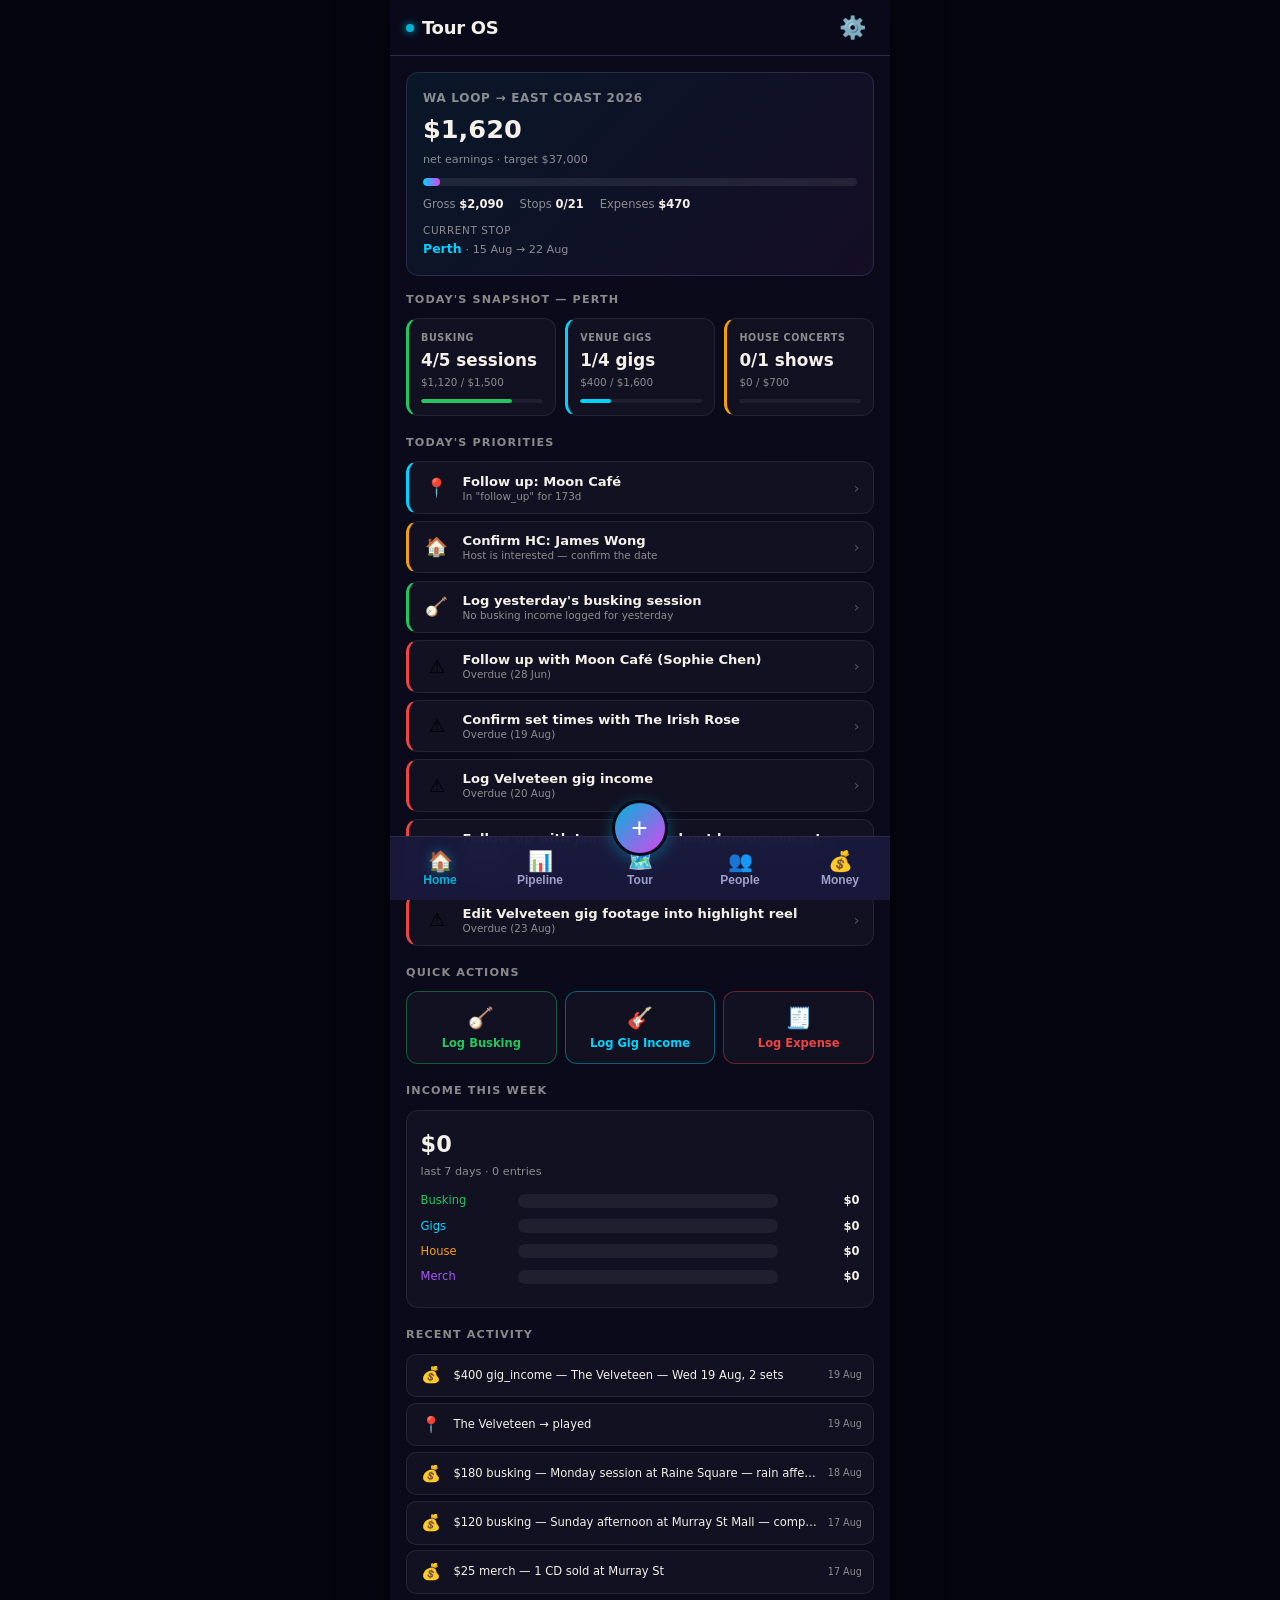
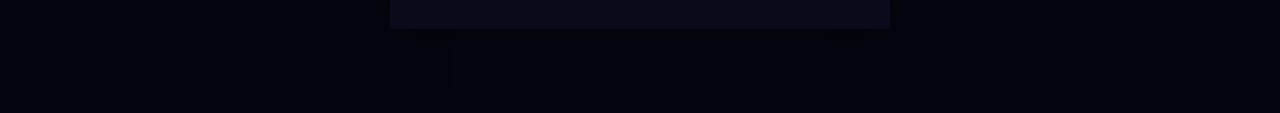
==== dashboard/index.html @ 9dd9453d "Tour OS v3 — Polish: fix all audit issues (WCAG, touch targets, auto-refresh, null guards, ARIA, con" ====
<!DOCTYPE html>
<html lang="en">
<head>
  <meta charset="UTF-8">
  <meta name="viewport" content="width=device-width, initial-scale=1.0">
  <meta name="apple-mobile-web-app-capable" content="yes">
  <meta name="apple-mobile-web-app-status-bar-style" content="black-translucent">
  <title>Tour OS v3 — Dylan Crowe Music</title>
  <style>
    /* ===== CSS Variables — Brand Colors ===== */
    :root {
      --bg: #0a0a1a;
      --bg-card: #1A1A3E;
      --bg-card-hover: #252555;
      --text: #F5F0E8;
      --text-muted: #a0a0c8;
      --cyan: #00B4D8;
      --cyan-bright: #00d2ff;
      --magenta: #D946EF;
      --amber: #D97706;
      --green: #166534;
      --green-bright: #22c55e;
      --red: #ef4444;
      --border: #2a2a4a;

      /* Stream colors */
      --stream-busking: #166534;
      --stream-venue: #00B4D8;
      --stream-house-concert: #D97706;

      /* Layout */
      --nav-height: 64px;
      --header-height: 56px;
      --max-width: 500px;
      --safe-bottom: env(safe-area-inset-bottom, 0px);
    }

    /* ===== Reset ===== */
    *, *::before, *::after {
      box-sizing: border-box;
      margin: 0;
      padding: 0;
    }

    html {
      -webkit-text-size-adjust: 100%;
      -webkit-tap-highlight-color: transparent;
    }

    body {
      font-family: -apple-system, system-ui, sans-serif;
      background: var(--bg);
      color: var(--text);
      line-height: 1.5;
      min-height: 100vh;
      overflow-x: hidden;
      padding-bottom: calc(var(--nav-height) + var(--safe-bottom) + 20px);
    }

    /* ===== App Container — Mobile-first, centered on desktop ===== */
    #app {
      max-width: var(--max-width);
      margin: 0 auto;
      min-height: 100vh;
      position: relative;
      background: var(--bg);
    }

    /* ===== Header ===== */
    .app-header {
      position: sticky;
      top: 0;
      z-index: 100;
      height: var(--header-height);
      background: rgba(10, 10, 26, 0.95);
      backdrop-filter: blur(10px);
      -webkit-backdrop-filter: blur(10px);
      border-bottom: 1px solid var(--border);
      display: flex;
      align-items: center;
      justify-content: space-between;
      padding: 0 16px;
    }

    .app-header h1 {
      font-size: 18px;
      font-weight: 700;
      letter-spacing: -0.3px;
      color: var(--text);
    }

    .app-header .header-title {
      display: flex;
      align-items: center;
      gap: 8px;
    }

    .app-header .header-title .logo-dot {
      width: 8px;
      height: 8px;
      border-radius: 50%;
      background: var(--cyan);
      box-shadow: 0 0 8px var(--cyan);
    }

    .settings-btn {
      width: 44px;
      height: 44px;
      border: none;
      background: transparent;
      color: var(--text-muted);
      font-size: 22px;
      cursor: pointer;
      display: flex;
      align-items: center;
      justify-content: center;
      border-radius: 50%;
      transition: all 0.2s ease;
    }

    .settings-btn:hover, .settings-btn:active {
      background: var(--bg-card-hover);
      color: var(--text);
    }

    /* ===== View Container ===== */
    .view-container {
      display: none;
      padding: 16px;
      animation: fadeIn 0.25s ease;
    }

    .view-container.active {
      display: block;
    }

    @keyframes fadeIn {
      from { opacity: 0; transform: translateY(4px); }
      to { opacity: 1; transform: translateY(0); }
    }

    /* ===== Bottom Navigation ===== */
    .bottom-nav {
      position: fixed;
      bottom: 0;
      left: 50%;
      transform: translateX(-50%);
      width: 100%;
      max-width: var(--max-width);
      height: calc(var(--nav-height) + var(--safe-bottom));
      padding-bottom: var(--safe-bottom);
      background: rgba(26, 26, 62, 0.95);
      backdrop-filter: blur(10px);
      -webkit-backdrop-filter: blur(10px);
      border-top: 1px solid var(--border);
      display: flex;
      align-items: center;
      justify-content: space-around;
      z-index: 200;
    }

    .nav-item {
      flex: 1;
      height: var(--nav-height);
      border: none;
      background: transparent;
      color: var(--text-muted);
      font-size: 12px;
      font-weight: 600;
      cursor: pointer;
      display: flex;
      flex-direction: column;
      align-items: center;
      justify-content: center;
      gap: 2px;
      transition: color 0.2s ease;
      -webkit-tap-highlight-color: transparent;
    }

    .nav-item .nav-icon {
      font-size: 20px;
      line-height: 1;
    }

    .nav-item.active {
      color: var(--cyan);
    }

    .nav-item.active .nav-icon {
      filter: drop-shadow(0 0 6px rgba(0, 180, 216, 0.5));
    }

    /* Center gap for FAB */
    .nav-item:nth-child(3) {
      position: relative;
    }

    /* ===== Floating Action Button (FAB) ===== */
    .fab {
      position: fixed;
      bottom: calc(var(--nav-height) - 20px + var(--safe-bottom));
      left: 50%;
      transform: translateX(-50%);
      width: 56px;
      height: 56px;
      border-radius: 50%;
      background: linear-gradient(135deg, var(--cyan), var(--magenta));
      border: 3px solid var(--bg);
      color: white;
      font-size: 28px;
      font-weight: 300;
      cursor: pointer;
      display: flex;
      align-items: center;
      justify-content: center;
      z-index: 210;
      box-shadow: 0 4px 16px rgba(0, 180, 216, 0.4);
      transition: transform 0.2s ease, box-shadow 0.2s ease;
      -webkit-tap-highlight-color: transparent;
    }

    .fab:hover, .fab:active {
      transform: translateX(-50%) scale(1.1);
      box-shadow: 0 6px 24px rgba(0, 180, 216, 0.6);
    }

    /* ===== Card ===== */
    .card {
      background: var(--bg-card);
      border: 1px solid var(--border);
      border-radius: 12px;
      padding: 16px;
      margin-bottom: 12px;
      transition: background 0.2s ease, border-color 0.2s ease;
    }

    .card:hover {
      background: var(--bg-card-hover);
    }

    .card-title {
      font-size: 14px;
      font-weight: 700;
      margin-bottom: 8px;
      color: var(--text);
    }

    .card-subtitle {
      font-size: 12px;
      color: var(--text-muted);
    }

    /* ===== Buttons ===== */
    .btn {
      min-height: 44px;
      padding: 10px 20px;
      border: 1px solid var(--border);
      border-radius: 8px;
      background: var(--bg-card);
      color: var(--text);
      font-size: 14px;
      font-weight: 600;
      cursor: pointer;
      display: inline-flex;
      align-items: center;
      justify-content: center;
      gap: 6px;
      transition: all 0.2s ease;
      -webkit-tap-highlight-color: transparent;
    }

    .btn:hover, .btn:active {
      background: var(--bg-card-hover);
      border-color: var(--cyan);
    }

    .btn-primary {
      background: var(--cyan);
      border-color: var(--cyan);
      color: var(--bg);
    }

    .btn-primary:hover, .btn-primary:active {
      background: var(--cyan-bright);
      border-color: var(--cyan-bright);
    }

    .btn-danger {
      border-color: var(--red);
      color: var(--red);
    }

    .btn-danger:hover, .btn-danger:active {
      background: rgba(239, 68, 68, 0.15);
    }

    .btn-block {
      width: 100%;
    }

    /* ===== Modal ===== */
    .modal-overlay {
      position: fixed;
      top: 0;
      left: 0;
      width: 100%;
      height: 100%;
      background: rgba(0, 0, 0, 0.7);
      backdrop-filter: blur(4px);
      -webkit-backdrop-filter: blur(4px);
      z-index: 300;
      display: none;
      align-items: flex-end;
      justify-content: center;
      animation: fadeIn 0.2s ease;
    }

    .modal-overlay.active {
      display: flex;
    }

    .modal {
      width: 100%;
      max-width: var(--max-width);
      max-height: 85vh;
      overflow-y: auto;
      background: var(--bg-card);
      border-radius: 16px 16px 0 0;
      border-top: 1px solid var(--border);
      padding: 20px 16px calc(20px + var(--safe-bottom));
      animation: slideUp 0.3s ease;
    }

    @keyframes slideUp {
      from { transform: translateY(100%); }
      to { transform: translateY(0); }
    }

    .modal-header {
      display: flex;
      align-items: center;
      justify-content: space-between;
      margin-bottom: 16px;
    }

    .modal-title {
      font-size: 18px;
      font-weight: 700;
    }

    .modal-close {
      width: 44px;
      height: 44px;
      border: none;
      background: transparent;
      color: var(--text-muted);
      font-size: 24px;
      cursor: pointer;
      display: flex;
      align-items: center;
      justify-content: center;
      border-radius: 50%;
      transition: all 0.2s ease;
    }

    .modal-close:hover, .modal-close:active {
      background: var(--bg-card-hover);
      color: var(--text);
    }

    /* ===== Form Elements ===== */
    .form-group {
      margin-bottom: 16px;
    }

    .form-label {
      display: block;
      font-size: 13px;
      font-weight: 600;
      color: var(--text-muted);
      margin-bottom: 6px;
    }

    .form-input, .form-select, .form-textarea {
      width: 100%;
      min-height: 44px;
      padding: 10px 12px;
      background: var(--bg);
      border: 1px solid var(--border);
      border-radius: 8px;
      color: var(--text);
      font-size: 15px;
      font-family: inherit;
      transition: border-color 0.2s ease;
    }

    .form-input:focus, .form-select:focus, .form-textarea:focus {
      outline: none;
      border-color: var(--cyan);
    }

    .form-textarea {
      min-height: 80px;
      resize: vertical;
    }

    /* ===== Toast Notification ===== */
    .toast {
      position: fixed;
      bottom: calc(var(--nav-height) + 20px + var(--safe-bottom));
      left: 50%;
      transform: translateX(-50%) translateY(100px);
      background: var(--bg-card);
      border: 1px solid var(--cyan);
      color: var(--text);
      padding: 12px 20px;
      border-radius: 8px;
      font-size: 14px;
      font-weight: 500;
      z-index: 400;
      opacity: 0;
      transition: all 0.3s ease;
      max-width: 90%;
      text-align: center;
      box-shadow: 0 4px 12px rgba(0, 0, 0, 0.3);
      pointer-events: none;
    }

    .toast.show {
      opacity: 1;
      transform: translateX(-50%) translateY(0);
    }

    .toast.success { border-color: var(--green-bright); }
    .toast.error { border-color: var(--red); }
    .toast.warning { border-color: var(--amber); }

    /* ===== Utility ===== */
    .text-muted { color: var(--text-muted); }
    .text-cyan { color: var(--cyan); }
    .text-magenta { color: var(--magenta); }
    .text-amber { color: var(--amber); }
    .text-green { color: var(--green-bright); }
    .text-red { color: var(--red); }
    .text-center { text-align: center; }
    .text-right { text-align: right; }
    .mt-8 { margin-top: 8px; }
    .mt-16 { margin-top: 16px; }
    .mb-8 { margin-bottom: 8px; }
    .mb-16 { margin-bottom: 16px; }
    .flex { display: flex; }
    .flex-col { flex-direction: column; }
    .items-center { align-items: center; }
    .justify-between { justify-content: space-between; }
    .gap-8 { gap: 8px; }
    .gap-12 { gap: 12px; }
    .w-full { width: 100%;; }

    /* ===== Badge ===== */
    .badge {
      display: inline-block;
      padding: 3px 8px;
      border-radius: 4px;
      font-size: 11px;
      font-weight: 600;
      text-transform: uppercase;
      letter-spacing: 0.3px;
    }

    .badge-cyan { background: rgba(0, 180, 216, 0.2); color: var(--cyan); }
    .badge-green { background: rgba(22, 101, 52, 0.3); color: var(--green-bright); }
    .badge-amber { background: rgba(217, 119, 6, 0.2); color: var(--amber); }
    .badge-red { background: rgba(239, 68, 68, 0.2); color: var(--red); }
    .badge-muted { background: rgba(136, 136, 170, 0.2); color: var(--text-muted); }

    /* ===== Progress Bar ===== */
    .progress-bar {
      width: 100%;
      height: 6px;
      background: var(--border);
      border-radius: 3px;
      overflow: hidden;
    }

    .progress-bar-fill {
      height: 100%;
      background: linear-gradient(90deg, var(--cyan), var(--magenta));
      border-radius: 3px;
      transition: width 0.3s ease;
    }

    /* ===== Empty State ===== */
    .empty-state {
      text-align: center;
      padding: 40px 20px;
      color: var(--text-muted);
    }

    .empty-state-icon {
      font-size: 48px;
      margin-bottom: 12px;
      opacity: 0.5;
    }

    /* ===== Responsive desktop centering ===== */
    @media (min-width: 501px) {
      body {
        background: #050510;
      }
      #app {
        box-shadow: 0 0 40px rgba(0, 0, 0, 0.5);
      }
    }
  
    /* ===== Additional CSS Variables (v3 integration) ===== */
    :root {
      --card: var(--bg-card);
      --card-brd: var(--border);
      --card-h: var(--bg-card-hover);
      --text-dim: var(--text-muted);
      --text-faint: rgba(136, 136, 170, 0.55);
      --off-white: var(--text);
      --expense: var(--red);
      --busking-l: var(--green-bright);
      --gig-l: var(--cyan-bright);
      --house-l: var(--amber);
      --merch: #a855f7;
      --st-booked: var(--green-bright);
    }

    /* ===== Modal sheet (used by pipeline modals) ===== */
    .modal-sheet {
      width: 100%;
      max-width: var(--max-width);
      max-height: 85vh;
      overflow-y: auto;
      background: var(--bg-card);
      border-radius: 16px 16px 0 0;
      border-top: 1px solid var(--border);
      padding: 20px 16px calc(20px + var(--safe-bottom));
      animation: slideUp 0.3s ease;
    }
    .modal-overlay.show { display: flex !important; }
    .modal-overlay .modal-sheet { animation: slideUp 0.3s ease; }

    /* ===== Section title ===== */
    .section-title {
      font-size: 0.75rem;
      text-transform: uppercase;
      letter-spacing: 0.1em;
      color: var(--text-muted);
      font-weight: 600;
      margin-bottom: 0.6rem;
      margin-top: 0.8rem;
    }

    /* ===== Filter bar ===== */
    .filter-bar {
      display: flex;
      gap: 0.4rem;
      align-items: center;
      margin-bottom: 0.8rem;
      flex-wrap: wrap;
    }
    .filter-bar select,
    .filter-bar input {
      min-height: 44px;
      padding: 6px 10px;
      background: var(--bg);
      border: 1px solid var(--border);
      border-radius: 8px;
      color: var(--text);
      font-size: 0.72rem;
      font-family: inherit;
    }
    .filter-bar select { flex: 0 0 auto; }
    .filter-bar input { flex: 1; min-width: 100px; }

    /* ===== Pipe group ===== */
    .pipe-group {
      margin-bottom: 0.8rem;
    }
    .pipe-group-title {
      display: flex;
      align-items: center;
      gap: 0.4rem;
      font-size: 0.78rem;
      font-weight: 700;
      margin-bottom: 0.4rem;
    }
    .pipe-count {
      background: rgba(255,255,255,0.08);
      border-radius: 10px;
      padding: 1px 8px;
      font-size: 0.65rem;
      color: var(--text-muted);
    }
    .pipe-terminal { opacity: 0.85; }
    .pipe-terminal-body { margin-top: 0.3rem; }

    /* ===== Entity / Venue cards ===== */
    .venue-card {
      background: var(--bg-card);
      border: 1px solid var(--border);
      border-radius: 8px;
      padding: 0.7rem;
      margin-bottom: 0.4rem;
      cursor: pointer;
      transition: background 0.2s;
    }
    .venue-card:active { background: var(--bg-card-hover); }
    .entity-card {
      background: var(--bg-card);
      border: 1px solid var(--border);
      border-radius: 8px;
      padding: 0.7rem;
      margin-bottom: 0.4rem;
    }
    .entity-hdr {
      display: flex;
      justify-content: space-between;
      align-items: flex-start;
      gap: 0.4rem;
    }
    .entity-name {
      font-size: 0.85rem;
      font-weight: 700;
      color: var(--text);
    }
    .entity-sub {
      font-size: 0.68rem;
      color: var(--text-muted);
    }
    .entity-row {
      display: flex;
      justify-content: space-between;
      align-items: center;
      padding: 0.2rem 0;
      font-size: 0.72rem;
    }
    .entity-row .lbl {
      color: var(--text-muted);
      font-size: 0.65rem;
      text-transform: uppercase;
      letter-spacing: 0.04em;
      font-weight: 600;
      flex-shrink: 0;
      margin-right: 0.4rem;
    }

    /* ===== Venue stage badge ===== */
    .venue-stage-badge {
      display: inline-block;
      padding: 2px 8px;
      border-radius: 4px;
      font-size: 0.6rem;
      font-weight: 700;
      text-transform: uppercase;
      letter-spacing: 0.03em;
    }
    .followup-alert {
      font-size: 0.6rem;
      color: var(--amber);
      font-weight: 600;
      margin-top: 0.3rem;
    }

    /* ===== Buttons (venue-btn) ===== */
    .venue-btn {
      min-height: 44px;
      padding: 6px 12px;
      border: 1px solid var(--border);
      border-radius: 8px;
      background: var(--bg-card);
      color: var(--text);
      font-size: 0.72rem;
      font-weight: 600;
      font-family: inherit;
      cursor: pointer;
      display: inline-flex;
      align-items: center;
      justify-content: center;
      gap: 4px;
      transition: all 0.2s;
      -webkit-tap-highlight-color: transparent;
    }
    .venue-btn:hover, .venue-btn:active {
      background: var(--bg-card-hover);
      border-color: var(--cyan);
    }
    .venue-btn.advance {
      color: var(--green-bright);
      border-color: rgba(34,197,94,0.3);
    }
    .venue-btn.advance:hover, .venue-btn.advance:active {
      background: rgba(34,197,94,0.1);
    }
    .venue-btn.call {
      color: var(--cyan);
      border-color: rgba(0,180,216,0.3);
    }
    .venue-btn.danger {
      color: var(--red);
      border-color: rgba(239,68,68,0.3);
    }

    /* ===== Modal fields (pipeline / finance) ===== */
    .modal-hdr {
      display: flex;
      align-items: center;
      justify-content: space-between;
      margin-bottom: 1rem;
    }
    .modal-field {
      margin-bottom: 0.8rem;
    }
    .modal-field label {
      display: block;
      font-size: 0.7rem;
      font-weight: 600;
      color: var(--text-muted);
      margin-bottom: 4px;
    }
    .modal-field input,
    .modal-field select,
    .modal-field textarea {
      width: 100%;
      min-height: 44px;
      padding: 8px 10px;
      background: var(--bg);
      border: 1px solid var(--border);
      border-radius: 8px;
      color: var(--text);
      font-size: 0.85rem;
      font-family: inherit;
      transition: border-color 0.2s;
    }
    .modal-field input:focus,
    .modal-field select:focus,
    .modal-field textarea:focus {
      outline: none;
      border-color: var(--cyan);
    }
    .modal-field textarea {
      min-height: 60px;
      resize: vertical;
    }
    .modal-submit {
      width: 100%;
      min-height: 44px;
      padding: 10px 20px;
      border: none;
      border-radius: 8px;
      background: linear-gradient(135deg, var(--cyan), var(--magenta));
      color: white;
      font-size: 0.85rem;
      font-weight: 700;
      cursor: pointer;
      margin-top: 0.4rem;
      transition: transform 0.1s;
      font-family: inherit;
    }
    .modal-submit:active { transform: scale(0.98); }
    .inline-edit {
      min-height: 32px !important;
      padding: 4px 8px !important;
      font-size: 0.72rem !important;
      border-radius: 4px !important;
      border: 1px solid var(--border);
      background: var(--bg);
      color: var(--text);
    }

    /* ===== Marketing checklist ===== */
    .mkt-check {
      display: flex;
      align-items: center;
      gap: 0.5rem;
      padding: 0.4rem 0.5rem;
      cursor: pointer;
      border-radius: 6px;
      transition: background 0.2s;
    }
    .mkt-check:hover { background: rgba(255,255,255,0.04); }
    .mkt-check.done .todo-text { text-decoration: line-through; opacity: 0.6; }
    .todo-check {
      width: 18px;
      height: 18px;
      border-radius: 4px;
      border: 2px solid var(--text-muted);
      flex-shrink: 0;
      position: relative;
      transition: all 0.2s;
    }
    .todo-check.done {
      background: var(--green-bright);
      border-color: var(--green-bright);
    }
    .todo-check.done::after {
      content: '✓';
      position: absolute;
      top: -2px;
      left: 2px;
      color: var(--bg);
      font-size: 12px;
      font-weight: 900;
    }
    .todo-text {
      font-size: 0.75rem;
      color: var(--text);
    }

    /* ===== Timeline (Tour tab) ===== */
    .timeline {
      position: relative;
      padding-left: 1.5rem;
    }
    .timeline::before {
      content: '';
      position: absolute;
      left: 5px;
      top: 0;
      bottom: 0;
      width: 2px;
      background: var(--border);
    }
    .stop-node {
      position: relative;
      margin-bottom: 0.6rem;
    }
    .stop-dot {
      position: absolute;
      left: -1.5rem;
      top: 0.6rem;
      width: 12px;
      height: 12px;
      border-radius: 50%;
      border: 2px solid var(--border);
      background: var(--bg);
      z-index: 1;
    }
    .stop-dot.planned { background: var(--text-muted); }
    .stop-dot.current { background: var(--cyan); box-shadow: 0 0 8px var(--cyan); }
    .stop-dot.completed { background: var(--green-bright); }
    .stop-card {
      background: var(--bg-card);
      border: 1px solid var(--border);
      border-radius: 8px;
      padding: 0.7rem;
      cursor: pointer;
      transition: border-color 0.2s;
    }
    .stop-card:active { border-color: var(--cyan); }
    .stop-card.active { border-color: var(--cyan); box-shadow: 0 0 8px rgba(0,180,216,0.2); }
    .stop-hdr {
      display: flex;
      justify-content: space-between;
      align-items: flex-start;
    }
    .stop-name { font-size: 0.85rem; font-weight: 700; }
    .stop-num { font-size: 0.6rem; color: var(--text-muted); }
    .stop-badge {
      font-size: 0.55rem;
      text-transform: uppercase;
      font-weight: 700;
      padding: 2px 6px;
      border-radius: 4px;
    }
    .stop-badge.planned { background: rgba(136,136,170,0.2); color: var(--text-muted); }
    .stop-badge.current { background: rgba(0,180,216,0.2); color: var(--cyan); }
    .stop-badge.completed { background: rgba(34,197,94,0.2); color: var(--green-bright); }
    .stop-meta {
      font-size: 0.65rem;
      color: var(--text-muted);
      margin-top: 0.2rem;
    }
    .stop-bars {
      display: flex;
      gap: 3px;
      margin-top: 0.4rem;
    }
    .stop-bar {
      flex: 1;
      height: 4px;
      border-radius: 2px;
      background: rgba(255,255,255,0.06);
      overflow: hidden;
    }
    .stop-bar-fill {
      height: 100%;
      border-radius: 2px;
      transition: width 0.4s;
    }
    .stop-bar-fill.busking { background: var(--green-bright); }
    .stop-bar-fill.gig { background: var(--cyan); }
    .stop-bar-fill.house { background: var(--amber); }

    /* ===== Stop detail ===== */
    .stop-detail-hdr {
      background: var(--bg-card);
      border: 1px solid var(--border);
      border-radius: 8px;
      padding: 0.8rem;
      margin-bottom: 0.8rem;
    }
    .stop-detail-name {
      font-size: 1.1rem;
      font-weight: 800;
    }
    .stop-detail-meta {
      font-size: 0.72rem;
      color: var(--text-muted);
      margin-top: 0.2rem;
    }

    /* ===== Tab bar ===== */
    .tab-bar {
      display: flex;
      gap: 0.3rem;
      margin-bottom: 0.8rem;
      background: var(--bg-card);
      border-radius: 10px;
      padding: 3px;
    }
    .tab-btn {
      flex: 1;
      padding: 0.5rem;
      border: none;
      background: transparent;
      color: var(--text-muted);
      font-family: inherit;
      font-size: 0.72rem;
      font-weight: 600;
      border-radius: 8px;
      cursor: pointer;
      transition: all 0.2s;
      min-height: 44px;
    }
    .tab-btn.active {
      background: rgba(255,255,255,0.06);
      color: var(--text);
    }
    .tab-btn.busking.active { color: var(--green-bright); }
    .tab-btn.gig.active { color: var(--cyan); }
    .tab-btn.house.active { color: var(--amber); }

    /* ===== Financial cards ===== */
    .fin-card {
      background: var(--bg-card);
      border: 1px solid var(--border);
      border-radius: 8px;
      padding: 0.7rem;
      margin-bottom: 0.6rem;
    }
    .fin-row {
      display: flex;
      justify-content: space-between;
      align-items: center;
      padding: 0.25rem 0;
      font-size: 0.78rem;
    }
    .fin-row .lbl {
      color: var(--text-muted);
      font-size: 0.7rem;
    }
    .fin-row .val {
      font-weight: 700;
    }
    .fin-row.income .val { color: var(--green-bright); }
    .fin-row.expense .val { color: var(--red); }
    .fin-row.fin-total {
      border-top: 1px solid var(--border);
      margin-top: 0.3rem;
      padding-top: 0.4rem;
      font-weight: 800;
      font-size: 0.85rem;
    }

    /* ===== Stream bars ===== */
    .stream-bar {
      height: 6px;
      border-radius: 3px;
      background: rgba(255,255,255,0.06);
      overflow: hidden;
    }
    .stream-bar-fill {
      height: 100%;
      border-radius: 3px;
      transition: width 0.4s;
    }

    /* ===== Stat grid (Money tab) ===== */
    .stat-grid {
      display: grid;
      gap: 0.6rem;
      margin-bottom: 0.8rem;
    }
    .stat-card {
      background: var(--bg-card);
      border: 1px solid var(--border);
      border-radius: 12px;
      padding: 0.8rem;
    }
    .stat-label {
      font-size: 0.75rem;
      text-transform: uppercase;
      letter-spacing: 0.06em;
      color: var(--text-muted);
      font-weight: 600;
    }
    .stat-val {
      font-size: 1.2rem;
      font-weight: 800;
      margin: 0.15rem 0;
    }
    .stat-sub {
      font-size: 0.75rem;
      color: var(--text-muted);
    }
    .stat-bar {
      height: 5px;
      border-radius: 3px;
      background: rgba(255,255,255,0.06);
      overflow: hidden;
      margin-top: 0.4rem;
    }
    .stat-bar-fill {
      height: 100%;
      border-radius: 3px;
      transition: width 0.4s;
    }

    /* ===== Pct badge ===== */
    .pct-badge {
      display: inline-block;
      padding: 2px 6px;
      border-radius: 4px;
      font-size: 0.55rem;
      font-weight: 700;
      text-transform: uppercase;
    }

    /* ===== People tab ===== */
    .contact-card {
      background: var(--bg-card);
      border: 1px solid var(--border);
      border-radius: 8px;
      padding: 0.7rem;
      margin-bottom: 0.4rem;
    }
    .contact-name {
      font-size: 0.85rem;
      font-weight: 700;
    }
    .contact-role {
      font-size: 0.65rem;
      color: var(--text-muted);
    }
    .contact-info {
      font-size: 0.7rem;
      color: var(--text-muted);
      margin-top: 0.3rem;
    }

    /* ===== Create sheet tabs ===== */
    .create-sheet-tabs {
      display: flex;
      gap: 0.3rem;
      margin-bottom: 0.8rem;
      background: var(--bg);
      border-radius: 10px;
      padding: 3px;
    }
    .create-tab {
      flex: 1;
      padding: 0.5rem;
      border: none;
      background: transparent;
      color: var(--text-muted);
      font-family: inherit;
      font-size: 0.7rem;
      font-weight: 600;
      border-radius: 8px;
      cursor: pointer;
      transition: all 0.2s;
    }
    .create-tab.active {
      background: rgba(255,255,255,0.06);
      color: var(--text);
    }

  </style>
</head>
<body>
  <div id="app">
    <main>
    <!-- Header -->
    <header class="app-header">
      <div class="header-title">
        <span class="logo-dot"></span>
        <h1 id="header-title">Tour OS</h1>
      </div>
      <button class="settings-btn" id="settings-btn" aria-label="Settings">⚙️</button>
    </header>

    <!-- Tab Views -->
    <div class="view-container active" id="view-home">
      <!-- Home tab content injected by command_center.js -->
      <div class="empty-state">
        <div class="empty-state-icon">🏠</div>
        <p>Home tab ready for content.</p>
      </div>
    </div>

    <div class="view-container" id="view-pipeline">
      <div id="pipeline-container"></div>
    </div>

    <div class="view-container" id="view-tour">
      <!-- Tour tab content injected by finance_busking.js -->
      <div class="empty-state">
        <div class="empty-state-icon">🗺️</div>
        <p>Tour tab ready for content.</p>
      </div>
    </div>

    <div class="view-container" id="view-people">
      <!-- People tab content injected by contacts_todos.js -->
      <div class="empty-state">
        <div class="empty-state-icon">👥</div>
        <p>People tab ready for content.</p>
      </div>
    </div>

    <div class="view-container" id="view-money">
      <!-- Money tab content injected by finance_busking.js -->
      <div class="empty-state">
        <div class="empty-state-icon">💰</div>
        <p>Money tab ready for content.</p>
      </div>
    </div>

    <!-- Modal Container -->
    <div class="modal-overlay" id="modal-overlay">
      <div class="modal" id="modal">
        <!-- Modal content injected dynamically -->
      </div>
    </div>

    <!-- Toast Notification -->
    <div class="toast" id="toast"></div>

    <!-- Floating Action Button -->
    <button class="fab" id="fab" aria-label="Create">+</button>

    <!-- Bottom Navigation -->
    <nav class="bottom-nav">
      <button class="nav-item active" data-tab="home" aria-label="Home — Command Center">
        <span class="nav-icon">🏠</span>
        <span>Home</span>
      </button>
      <button class="nav-item" data-tab="pipeline" aria-label="Pipeline — Venue and House Concert CRM">
        <span class="nav-icon">📊</span>
        <span>Pipeline</span>
      </button>
      <button class="nav-item" data-tab="tour" aria-label="Tour — Stops and Timeline">
        <span class="nav-icon">🗺️</span>
        <span>Tour</span>
      </button>
      <button class="nav-item" data-tab="people" aria-label="People — Contacts and Todos">
        <span class="nav-icon">👥</span>
        <span>People</span>
      </button>
      <button class="nav-item" data-tab="money" aria-label="Money — Income and Expenses">
        <span class="nav-icon">💰</span>
        <span>Money</span>
      </button>
    </nav>
    </main>
  </div>

<!-- ═══ V3 Seed Data ═══ -->
<script>
/**
 * Tour OS v3 — Seed Data
 * 
 * Migrated from v2 data.json. Contains:
 * - 21 tour stops (Perth → Sunshine Coast)
 * - 3 Perth venues (The Irish Rose, Moon Café, The Velveteen)
 * - 2 Perth busking spots (Raine Square, Murray Street Mall)
 * - 2 Perth house concerts (Sarah Mitchell, James Wong)
 * - 3 contacts (Dave O'Brien, Sophie Chen, Marcus Webb)
 * - 8 income entries
 * - 2 expenses
 * - 5 todos
 */

window.DASHBOARD_DATA = {
  tour_stops: [
    {
      id: 'stop_01',
      name: 'Perth',
      state: 'WA',
      segment: 'WA Loop',
      arrival_date: '2026-08-15',
      departure_date: '2026-08-22',
      status: 'current',
      targets: { busking_sessions: 5, busking_earnings: 1500, gigs: 4, gig_earnings: 1600, hc_shows: 1, hc_earnings: 700 },
      actuals: { busking_sessions: 4, busking_earnings: 1120, gigs_played: 1, gig_earnings: 400, hc_completed: 0, hc_earnings: 0 },
      venue_ids: ['ven_001', 'ven_002', 'ven_003'],
      house_concert_ids: ['hc_001', 'hc_002'],
      busking_spot_ids: ['bsk_001', 'bsk_002'],
      notes: 'Metro bandrooms, Raine Square busking, breweries.',
      created_at: '2026-06-01',
      updated_at: '2026-06-27'
    },
    {
      id: 'stop_02',
      name: 'Fremantle',
      state: 'WA',
      segment: 'WA Loop',
      arrival_date: '2026-08-22',
      departure_date: '2026-08-26',
      status: 'planned',
      targets: { busking_sessions: 3, busking_earnings: 900, gigs: 3, gig_earnings: 1200, hc_shows: 1, hc_earnings: 700 },
      actuals: { busking_sessions: 0, busking_earnings: 0, gigs_played: 0, gig_earnings: 0, hc_completed: 0, hc_earnings: 0 },
      venue_ids: [], house_concert_ids: [], busking_spot_ids: [],
      notes: 'Fremantle Markets, trendy late-night bars, busking.',
      created_at: '2026-06-01', updated_at: ''
    },
    {
      id: 'stop_03',
      name: 'Bunbury',
      state: 'WA',
      segment: 'WA Loop',
      arrival_date: '2026-08-26',
      departure_date: '2026-08-29',
      status: 'planned',
      targets: { busking_sessions: 3, busking_earnings: 900, gigs: 2, gig_earnings: 800, hc_shows: 0, hc_earnings: 0 },
      actuals: { busking_sessions: 0, busking_earnings: 0, gigs_played: 0, gig_earnings: 0, hc_completed: 0, hc_earnings: 0 },
      venue_ids: [], house_concert_ids: [], busking_spot_ids: [],
      notes: 'Local taverns, South West wine bars, regional theatres.',
      created_at: '2026-06-01', updated_at: ''
    },
    {
      id: 'stop_04',
      name: 'Margaret River',
      state: 'WA',
      segment: 'WA Loop',
      arrival_date: '2026-08-29',
      departure_date: '2026-09-03',
      status: 'planned',
      targets: { busking_sessions: 4, busking_earnings: 1200, gigs: 4, gig_earnings: 1600, hc_shows: 1, hc_earnings: 700 },
      actuals: { busking_sessions: 0, busking_earnings: 0, gigs_played: 0, gig_earnings: 0, hc_completed: 0, hc_earnings: 0 },
      venue_ids: [], house_concert_ids: [], busking_spot_ids: [],
      notes: 'High-paying tourist craft breweries, cellar doors.',
      created_at: '2026-06-01', updated_at: ''
    },
    {
      id: 'stop_05',
      name: 'Albany',
      state: 'WA',
      segment: 'WA Loop',
      arrival_date: '2026-09-03',
      departure_date: '2026-09-06',
      status: 'planned',
      targets: { busking_sessions: 3, busking_earnings: 900, gigs: 2, gig_earnings: 800, hc_shows: 0, hc_earnings: 0 },
      actuals: { busking_sessions: 0, busking_earnings: 0, gigs_played: 0, gig_earnings: 0, hc_completed: 0, hc_earnings: 0 },
      venue_ids: [], house_concert_ids: [], busking_spot_ids: [],
      notes: 'Historic pubs, Great Southern community spaces.',
      created_at: '2026-06-01', updated_at: ''
    },
    {
      id: 'stop_06',
      name: 'Esperance',
      state: 'WA',
      segment: 'WA Loop',
      arrival_date: '2026-09-06',
      departure_date: '2026-09-09',
      status: 'planned',
      targets: { busking_sessions: 2, busking_earnings: 600, gigs: 1, gig_earnings: 400, hc_shows: 0, hc_earnings: 0 },
      actuals: { busking_sessions: 0, busking_earnings: 0, gigs_played: 0, gig_earnings: 0, hc_completed: 0, hc_earnings: 0 },
      venue_ids: [], house_concert_ids: [], busking_spot_ids: [],
      notes: 'Esperance Yacht Club, regional community hub.',
      created_at: '2026-06-01', updated_at: ''
    },
    {
      id: 'stop_07',
      name: 'Kalgoorlie',
      state: 'WA',
      segment: 'WA Loop',
      arrival_date: '2026-09-09',
      departure_date: '2026-09-12',
      status: 'planned',
      targets: { busking_sessions: 2, busking_earnings: 600, gigs: 2, gig_earnings: 800, hc_shows: 0, hc_earnings: 0 },
      actuals: { busking_sessions: 0, busking_earnings: 0, gigs_played: 0, gig_earnings: 0, hc_completed: 0, hc_earnings: 0 },
      venue_ids: [], house_concert_ids: [], busking_spot_ids: [],
      notes: 'Historic goldfields pubs, high-paying working clubs.',
      created_at: '2026-06-01', updated_at: ''
    },
    {
      id: 'stop_08',
      name: 'Adelaide',
      state: 'SA',
      segment: 'SA Crossing',
      arrival_date: '2026-09-16',
      departure_date: '2026-09-22',
      status: 'planned',
      targets: { busking_sessions: 5, busking_earnings: 1500, gigs: 4, gig_earnings: 1600, hc_shows: 2, hc_earnings: 1400 },
      actuals: { busking_sessions: 0, busking_earnings: 0, gigs_played: 0, gig_earnings: 0, hc_completed: 0, hc_earnings: 0 },
      venue_ids: [], house_concert_ids: [], busking_spot_ids: [],
      notes: 'Rundle Mall high-volume busking, Grace Emily Hotel. Home base for ground ops.',
      created_at: '2026-06-01', updated_at: ''
    },
    {
      id: 'stop_09',
      name: 'Mount Gambier',
      state: 'SA',
      segment: 'SA Crossing',
      arrival_date: '2026-09-22',
      departure_date: '2026-09-24',
      status: 'planned',
      targets: { busking_sessions: 2, busking_earnings: 600, gigs: 1, gig_earnings: 400, hc_shows: 0, hc_earnings: 0 },
      actuals: { busking_sessions: 0, busking_earnings: 0, gigs_played: 0, gig_earnings: 0, hc_completed: 0, hc_earnings: 0 },
      venue_ids: [], house_concert_ids: [], busking_spot_ids: [],
      notes: 'Blue Lake regional pubs, acoustic wine lounges.',
      created_at: '2026-06-01', updated_at: ''
    },
    {
      id: 'stop_10',
      name: 'Warrnambool',
      state: 'VIC',
      segment: 'VIC Run',
      arrival_date: '2026-09-24',
      departure_date: '2026-09-26',
      status: 'planned',
      targets: { busking_sessions: 2, busking_earnings: 600, gigs: 1, gig_earnings: 400, hc_shows: 0, hc_earnings: 0 },
      actuals: { busking_sessions: 0, busking_earnings: 0, gigs_played: 0, gig_earnings: 0, hc_completed: 0, hc_earnings: 0 },
      venue_ids: [], house_concert_ids: [], busking_spot_ids: [],
      notes: 'Great Ocean Road coastal pubs, local arts center.',
      created_at: '2026-06-01', updated_at: ''
    },
    {
      id: 'stop_11',
      name: 'Geelong/Torquay',
      state: 'VIC',
      segment: 'VIC Run',
      arrival_date: '2026-09-26',
      departure_date: '2026-09-30',
      status: 'planned',
      targets: { busking_sessions: 3, busking_earnings: 900, gigs: 3, gig_earnings: 1200, hc_shows: 1, hc_earnings: 700 },
      actuals: { busking_sessions: 0, busking_earnings: 0, gigs_played: 0, gig_earnings: 0, hc_completed: 0, hc_earnings: 0 },
      venue_ids: [], house_concert_ids: [], busking_spot_ids: [],
      notes: 'Surf lifesaving clubs, Torquay breweries, coastal busking.',
      created_at: '2026-06-01', updated_at: ''
    },
    {
      id: 'stop_12',
      name: 'Melbourne',
      state: 'VIC',
      segment: 'VIC Run',
      arrival_date: '2026-09-30',
      departure_date: '2026-10-08',
      status: 'planned',
      targets: { busking_sessions: 6, busking_earnings: 1800, gigs: 5, gig_earnings: 2000, hc_shows: 2, hc_earnings: 1400 },
      actuals: { busking_sessions: 0, busking_earnings: 0, gigs_played: 0, gig_earnings: 0, hc_completed: 0, hc_earnings: 0 },
      venue_ids: [], house_concert_ids: [], busking_spot_ids: [],
      notes: 'Bourke St Mall high-traffic busking, iconic Fitzroy bandrooms.',
      created_at: '2026-06-01', updated_at: ''
    },
    {
      id: 'stop_13',
      name: 'Sydney',
      state: 'NSW',
      segment: 'NSW Coast',
      arrival_date: '2026-10-08',
      departure_date: '2026-10-16',
      status: 'planned',
      targets: { busking_sessions: 6, busking_earnings: 1800, gigs: 5, gig_earnings: 2000, hc_shows: 2, hc_earnings: 1400 },
      actuals: { busking_sessions: 0, busking_earnings: 0, gigs_played: 0, gig_earnings: 0, hc_completed: 0, hc_earnings: 0 },
      venue_ids: [], house_concert_ids: [], busking_spot_ids: [],
      notes: 'Inner West pubs, Pitt St Mall busking, beachside venues.',
      created_at: '2026-06-01', updated_at: ''
    },
    {
      id: 'stop_14',
      name: 'Newcastle',
      state: 'NSW',
      segment: 'NSW Coast',
      arrival_date: '2026-10-16',
      departure_date: '2026-10-20',
      status: 'planned',
      targets: { busking_sessions: 3, busking_earnings: 900, gigs: 3, gig_earnings: 1200, hc_shows: 1, hc_earnings: 700 },
      actuals: { busking_sessions: 0, busking_earnings: 0, gigs_played: 0, gig_earnings: 0, hc_completed: 0, hc_earnings: 0 },
      venue_ids: [], house_concert_ids: [], busking_spot_ids: [],
      notes: 'Beachfront beer gardens, Hunter region craft breweries.',
      created_at: '2026-06-01', updated_at: ''
    },
    {
      id: 'stop_15',
      name: 'Port Macquarie',
      state: 'NSW',
      segment: 'NSW Coast',
      arrival_date: '2026-10-20',
      departure_date: '2026-10-23',
      status: 'planned',
      targets: { busking_sessions: 3, busking_earnings: 900, gigs: 2, gig_earnings: 800, hc_shows: 0, hc_earnings: 0 },
      actuals: { busking_sessions: 0, busking_earnings: 0, gigs_played: 0, gig_earnings: 0, hc_completed: 0, hc_earnings: 0 },
      venue_ids: [], house_concert_ids: [], busking_spot_ids: [],
      notes: 'Mid North Coast taverns, tourist-heavy holiday park gigs.',
      created_at: '2026-06-01', updated_at: ''
    },
    {
      id: 'stop_16',
      name: 'Coffs Harbour',
      state: 'NSW',
      segment: 'NSW Coast',
      arrival_date: '2026-10-23',
      departure_date: '2026-10-26',
      status: 'planned',
      targets: { busking_sessions: 3, busking_earnings: 900, gigs: 2, gig_earnings: 800, hc_shows: 0, hc_earnings: 0 },
      actuals: { busking_sessions: 0, busking_earnings: 0, gigs_played: 0, gig_earnings: 0, hc_completed: 0, hc_earnings: 0 },
      venue_ids: [], house_concert_ids: [], busking_spot_ids: [],
      notes: 'Solitary Islands tourist pubs, coastal clubs.',
      created_at: '2026-06-01', updated_at: ''
    },
    {
      id: 'stop_17',
      name: 'Byron Bay',
      state: 'NSW',
      segment: 'NSW Coast',
      arrival_date: '2026-10-26',
      departure_date: '2026-10-31',
      status: 'planned',
      targets: { busking_sessions: 5, busking_earnings: 1500, gigs: 4, gig_earnings: 1600, hc_shows: 1, hc_earnings: 700 },
      actuals: { busking_sessions: 0, busking_earnings: 0, gigs_played: 0, gig_earnings: 0, hc_completed: 0, hc_earnings: 0 },
      venue_ids: [], house_concert_ids: [], busking_spot_ids: [],
      notes: 'Byron Great Dunny/Beachfront busking, boutique hotel lounges.',
      created_at: '2026-06-01', updated_at: ''
    },
    {
      id: 'stop_18',
      name: 'Brunswick Heads',
      state: 'NSW',
      segment: 'NSW Coast',
      arrival_date: '2026-10-31',
      departure_date: '2026-11-02',
      status: 'planned',
      targets: { busking_sessions: 2, busking_earnings: 600, gigs: 1, gig_earnings: 400, hc_shows: 0, hc_earnings: 0 },
      actuals: { busking_sessions: 0, busking_earnings: 0, gigs_played: 0, gig_earnings: 0, hc_completed: 0, hc_earnings: 0 },
      venue_ids: [], house_concert_ids: [], busking_spot_ids: [],
      notes: 'Hotel Brunswick (famous beer garden), riverside busking.',
      created_at: '2026-06-01', updated_at: ''
    },
    {
      id: 'stop_19',
      name: 'Gold Coast',
      state: 'QLD',
      segment: 'QLD Finale',
      arrival_date: '2026-11-02',
      departure_date: '2026-11-07',
      status: 'planned',
      targets: { busking_sessions: 4, busking_earnings: 1200, gigs: 3, gig_earnings: 1200, hc_shows: 1, hc_earnings: 700 },
      actuals: { busking_sessions: 0, busking_earnings: 0, gigs_played: 0, gig_earnings: 0, hc_completed: 0, hc_earnings: 0 },
      venue_ids: [], house_concert_ids: [], busking_spot_ids: [],
      notes: 'Surf clubs, Burleigh Heads busking, high-turnover hotels.',
      created_at: '2026-06-01', updated_at: ''
    },
    {
      id: 'stop_20',
      name: 'Brisbane',
      state: 'QLD',
      segment: 'QLD Finale',
      arrival_date: '2026-11-07',
      departure_date: '2026-11-14',
      status: 'planned',
      targets: { busking_sessions: 5, busking_earnings: 1500, gigs: 4, gig_earnings: 1600, hc_shows: 1, hc_earnings: 700 },
      actuals: { busking_sessions: 0, busking_earnings: 0, gigs_played: 0, gig_earnings: 0, hc_completed: 0, hc_earnings: 0 },
      venue_ids: [], house_concert_ids: [], busking_spot_ids: [],
      notes: 'Queen St Mall busking, Fortitude Valley live venues.',
      created_at: '2026-06-01', updated_at: ''
    },
    {
      id: 'stop_21',
      name: 'Sunshine Coast',
      state: 'QLD',
      segment: 'QLD Finale',
      arrival_date: '2026-11-14',
      departure_date: '2026-11-20',
      status: 'planned',
      targets: { busking_sessions: 5, busking_earnings: 1500, gigs: 4, gig_earnings: 1600, hc_shows: 1, hc_earnings: 700 },
      actuals: { busking_sessions: 0, busking_earnings: 0, gigs_played: 0, gig_earnings: 0, hc_completed: 0, hc_earnings: 0 },
      venue_ids: [], house_concert_ids: [], busking_spot_ids: [],
      notes: 'Hinterland breweries, Noosa waterfront spaces, tour wrap party.',
      created_at: '2026-06-01', updated_at: ''
    }
  ],

  venues: [
    {
      id: 'ven_001',
      name: 'The Irish Rose',
      phone: '(08) 9221 1234',
      email: 'bookings@irishroseperth.com.au',
      contact_name: "Dave O'Brien",
      contact_id: 'con_001',
      type: 'Irish Pub',
      city: 'Perth',
      state: 'WA',
      priority: 'high',
      tour_stop_id: 'stop_01',
      stage: 'booked',
      stage_history: [
        { stage: 'not_contacted', date: '2026-06-01', notes: 'Added to pipeline' },
        { stage: 'contacted', date: '2026-06-05', notes: 'Spoke to Dave. Interested. Send EPK.' },
        { stage: 'follow_up', date: '2026-06-12', notes: 'Followed up. Dave said checking calendar.' },
        { stage: 'booked', date: '2026-06-18', notes: 'Confirmed! Friday 21 Aug, 8pm set.' }
      ],
      follow_up_count: 1,
      first_contacted_date: '2026-06-05',
      gig: {
        date: '2026-08-21',
        fee: 400,
        set_times: '8:00pm - 9:15pm',
        sound_check: '6:30pm',
        pa_provided: true,
        rider: '1 meal + 2 drinks provided. BYO merch.',
        accommodation_offered: false
      },
      marketing: { epk_sent: true, epk_sent_date: '2026-06-05', media_pack_sent: false, media_pack_sent_date: null, tcs_sent: false, tcs_sent_date: null, reels_captured: true, venue_tagged: true, content_notes: 'Got great footage of the Friday night crowd. Venue posted on their IG story and tagged.' },
      decline_reason: null,
      tags: ['pub', 'live_music_friendly', 'fri_night'],
      status: 'active',
      created_at: '2026-06-01',
      updated_at: '2026-06-18'
    },
    {
      id: 'ven_002',
      name: 'Moon Café',
      phone: '(08) 9221 5678',
      email: 'hello@mooncafeperth.com.au',
      contact_name: 'Sophie Chen',
      contact_id: 'con_002',
      type: 'Café/Bar',
      city: 'Perth',
      state: 'WA',
      priority: 'medium',
      tour_stop_id: 'stop_01',
      stage: 'follow_up',
      stage_history: [
        { stage: 'not_contacted', date: '2026-06-01', notes: 'Added to pipeline' },
        { stage: 'contacted', date: '2026-06-08', notes: 'Left voicemail with Sophie.' },
        { stage: 'follow_up', date: '2026-06-16', notes: 'Emailed follow-up. No response yet.' }
      ],
      follow_up_count: 1,
      first_contacted_date: '2026-06-08',
      gig: null,
      marketing: { epk_sent: true, epk_sent_date: '2026-06-09', media_pack_sent: false, media_pack_sent_date: null, tcs_sent: false, tcs_sent_date: null, reels_captured: false, venue_tagged: false, content_notes: '' },
      decline_reason: null,
      tags: ['cafe', 'northbridge', 'weekend'],
      status: 'active',
      created_at: '2026-06-01',
      updated_at: '2026-06-16'
    },
    {
      id: 'ven_003',
      name: 'The Velveteen',
      phone: '(08) 9321 9012',
      email: 'bookings@velveteenperth.com.au',
      contact_name: 'Marcus Webb',
      contact_id: 'con_003',
      type: 'Live Music Venue',
      city: 'Perth',
      state: 'WA',
      priority: 'high',
      tour_stop_id: 'stop_01',
      stage: 'played',
      stage_history: [
        { stage: 'not_contacted', date: '2026-06-01', notes: 'Added to pipeline' },
        { stage: 'contacted', date: '2026-06-03', notes: 'Spoke to Marcus. Keen. Send EPK.' },
        { stage: 'booked', date: '2026-06-10', notes: 'Confirmed for Wed 19 Aug.' },
        { stage: 'played', date: '2026-08-19', notes: 'Great gig! 60 people, good energy. Marcus wants us back.' }
      ],
      follow_up_count: 0,
      first_contacted_date: '2026-06-03',
      gig: {
        date: '2026-08-19',
        fee: 400,
        set_times: '7:30pm - 8:45pm',
        sound_check: '6:00pm',
        pa_provided: true,
        rider: 'Drinks tab $50. Meal provided.',
        accommodation_offered: false
      },
      marketing: { epk_sent: true, epk_sent_date: '2026-06-03', media_pack_sent: false, media_pack_sent_date: null, tcs_sent: false, tcs_sent_date: null, reels_captured: true, venue_tagged: true, content_notes: 'Marcus posted on venue IG. Got 2 great reels — one crowd singing along.' },
      decline_reason: null,
      tags: ['live_venue', 'good_sound', 'repeat_booking'],
      status: 'active',
      created_at: '2026-06-01',
      updated_at: '2026-08-19'
    }
  ],

  house_concerts: [
    {
      id: 'hc_001',
      host_name: 'Sarah Mitchell',
      host_contact_id: null,
      source: 'Facebook group',
      source_detail: 'Perth Music Lovers',
      tour_stop_id: 'stop_01',
      stage: 'confirmed',
      stage_history: [
        { stage: 'posted', date: '2026-07-10', notes: 'Posted house concert invitation to Perth Music Lovers Facebook group.' },
        { stage: 'interested', date: '2026-07-14', notes: 'Sarah reached out via DM. Has a large living room, 25-30 friends.' },
        { stage: 'confirmed', date: '2026-07-20', notes: 'Confirmed for Tue 18 Aug. Classic tier, 25-35 guests.' }
      ],
      event: {
        date: '2026-08-18',
        tier: 'tier_2',
        tickets_sold: 28,
        tickets_target: 30,
        revenue_actual: 0,
        humanitix_link: 'https://events.humanitix.com/dylan-crowe-perth-sarah',
        door_time: '7:00pm',
        start_time: '7:30pm'
      },
      marketing: { promo_kit_sent: true, promo_kit_sent_date: '2026-07-21', invite_generated: false, invite_url: null, host_posted_socials: true, reels_captured: false, content_notes: 'Sarah has been great at sharing the invite link. Pre-event content planned.' },
      tags: ['facebook_referral', 'standard_tier', 'weeknight'],
      status: 'active',
      created_at: '2026-07-10',
      updated_at: '2026-07-20'
    },
    {
      id: 'hc_002',
      host_name: 'James Wong',
      host_contact_id: null,
      source: 'Venue referral',
      source_detail: 'Referred by Marcus at The Velveteen',
      tour_stop_id: 'stop_01',
      stage: 'interested',
      stage_history: [
        { stage: 'posted', date: '2026-07-15', notes: 'Marcus at The Velveteen mentioned James might host. Reached out.' },
        { stage: 'interested', date: '2026-07-22', notes: 'James responded. Interested but checking dates. Has outdoor deck space.' }
      ],
      event: null,
      marketing: { promo_kit_sent: false, promo_kit_sent_date: null, invite_generated: false, invite_url: null, host_posted_socials: false, reels_captured: false, content_notes: '' },
      tags: ['venue_referral', 'outdoor_space', 'potential_premium'],
      status: 'active',
      created_at: '2026-07-15',
      updated_at: '2026-07-22'
    }
  ],

  busking_spots: [
    {
      id: 'bsk_001',
      name: 'Raine Square',
      city: 'Perth',
      address: 'Raine Square, 300 Murray St, Perth WA 6000',
      traffic_rating: 5,
      permit_required: true,
      permit_obtained: true,
      best_time: 'Lunch 11:30am-2pm — office workers on lunch break. High foot traffic, high tips.',
      acoustics_notes: 'Covered arcade — good natural reverb, protected from wind.',
      tour_stop_id: 'stop_01',
      status: 'regular',
      sessions: [
        { id: 'ses_001', date: '2026-08-16', duration_minutes: 180, earnings: 320, merch_sales: 45, notes: 'Saturday lunch rush. Played 2 hours, crowd was generous. Sold 2 CDs.', income_id: 'inc_001' },
        { id: 'ses_002', date: '2026-08-18', duration_minutes: 150, earnings: 180, merch_sales: 0, notes: 'Monday, quieter than expected. Rain affected afternoon traffic.', income_id: 'inc_006' }
      ],
      earnings_stats: { total_earnings: 1000, total_sessions: 3, avg_earnings: 333.33 },
      tags: ['covered', 'high_traffic', 'lunch_rush', 'permit_free'],
      created_at: '2026-08-15',
      updated_at: '2026-08-18'
    },
    {
      id: 'bsk_002',
      name: 'Murray Street Mall',
      city: 'Perth',
      address: 'Murray Street Mall, Perth WA 6000',
      traffic_rating: 4,
      permit_required: true,
      permit_obtained: true,
      best_time: 'Afternoon 2pm-5pm — shoppers and tourists. Busiest Thu-Sat.',
      acoustics_notes: 'Open mall — some wind exposure. Position near Hay St entrance for shelter.',
      tour_stop_id: 'stop_01',
      status: 'tested',
      sessions: [
        { id: 'ses_003', date: '2026-08-17', duration_minutes: 200, earnings: 120, merch_sales: 25, notes: 'Sunday afternoon. Decent crowd but lots of competing buskers.', income_id: 'inc_003' }
      ],
      earnings_stats: { total_earnings: 120, total_sessions: 1, avg_earnings: 120 },
      tags: ['open_air', 'shopping', 'weekend_peak'],
      created_at: '2026-08-15',
      updated_at: '2026-08-17'
    }
  ],

  contacts: [
    {
      id: 'con_001',
      name: "Dave O'Brien",
      role: 'Venue Booker',
      phone: '(08) 9221 1234',
      email: 'bookings@irishroseperth.com.au',
      org: 'The Irish Rose',
      city: 'Perth',
      tags: ['venue_booker', 'repeat_referrer'],
      source: '',
      linked_entity_type: 'venue',
      linked_entity_id: 'ven_001',
      notes: 'Prefers phone over email. Great to work with.',
      last_contacted_date: '2026-06-18',
      status: 'active',
      created_at: '2026-06-01',
      updated_at: '2026-06-18'
    },
    {
      id: 'con_002',
      name: 'Sophie Chen',
      role: 'Venue Booker',
      phone: '(08) 9221 5678',
      email: 'hello@mooncafeperth.com.au',
      org: 'Moon Café',
      city: 'Perth',
      tags: ['venue_booker'],
      source: '',
      linked_entity_type: 'venue',
      linked_entity_id: 'ven_002',
      notes: 'Left voicemail. Emailed EPK. Awaiting response.',
      last_contacted_date: '2026-06-16',
      status: 'active',
      created_at: '2026-06-01',
      updated_at: '2026-06-16'
    },
    {
      id: 'con_003',
      name: 'Marcus Webb',
      role: 'Venue Booker',
      phone: '(08) 9321 9012',
      email: 'bookings@velveteenperth.com.au',
      org: 'The Velveteen',
      city: 'Perth',
      tags: ['venue_booker', 'content_collaborator', 'referrer'],
      source: '',
      linked_entity_type: 'venue',
      linked_entity_id: 'ven_003',
      notes: 'Referred James Wong for house concert. Excellent sound system. Wants us back.',
      last_contacted_date: '2026-08-19',
      status: 'active',
      created_at: '2026-06-01',
      updated_at: '2026-08-19'
    }
  ],

  income_log: [
    {
      id: 'inc_001',
      date: '2026-08-16',
      type: 'busking',
      amount: 320.00,
      source_entity_type: 'busking_spot',
      source_entity_id: 'bsk_001',
      tour_stop_id: 'stop_01',
      payment_method: 'cash',
      merch_sales: 45,
      notes: 'Saturday lunch rush at Raine Square — 3hr session',
      created_at: '2026-08-16',
      updated_at: '2026-08-16'
    },
    {
      id: 'inc_002',
      date: '2026-08-16',
      type: 'merch',
      amount: 45.00,
      source_entity_type: 'busking_spot',
      source_entity_id: 'bsk_001',
      tour_stop_id: 'stop_01',
      payment_method: 'cash',
      merch_sales: 0,
      notes: '2 CDs sold at Raine Square busking session',
      created_at: '2026-08-16',
      updated_at: '2026-08-16'
    },
    {
      id: 'inc_003',
      date: '2026-08-17',
      type: 'busking',
      amount: 120.00,
      source_entity_type: 'busking_spot',
      source_entity_id: 'bsk_002',
      tour_stop_id: 'stop_01',
      payment_method: 'cash',
      merch_sales: 25,
      notes: 'Sunday afternoon at Murray St Mall — competing buskers',
      created_at: '2026-08-17',
      updated_at: '2026-08-17'
    },
    {
      id: 'inc_004',
      date: '2026-08-17',
      type: 'merch',
      amount: 25.00,
      source_entity_type: 'busking_spot',
      source_entity_id: 'bsk_002',
      tour_stop_id: 'stop_01',
      payment_method: 'cash',
      merch_sales: 0,
      notes: '1 CD sold at Murray St',
      created_at: '2026-08-17',
      updated_at: '2026-08-17'
    },
    {
      id: 'inc_005',
      date: '2026-08-19',
      type: 'gig_income',
      amount: 400.00,
      source_entity_type: 'venue',
      source_entity_id: 'ven_003',
      tour_stop_id: 'stop_01',
      payment_method: 'cash',
      merch_sales: 0,
      notes: 'The Velveteen — Wed 19 Aug, 2 sets',
      created_at: '2026-08-19',
      updated_at: '2026-08-19'
    },
    {
      id: 'inc_006',
      date: '2026-08-18',
      type: 'busking',
      amount: 180.00,
      source_entity_type: 'busking_spot',
      source_entity_id: 'bsk_001',
      tour_stop_id: 'stop_01',
      payment_method: 'cash',
      merch_sales: 0,
      notes: 'Monday session at Raine Square — rain affected traffic',
      created_at: '2026-08-18',
      updated_at: '2026-08-18'
    },
    {
      id: 'inc_007',
      date: '2026-06-26',
      type: 'busking',
      amount: 500.00,
      source_entity_type: null,
      source_entity_id: null,
      tour_stop_id: 'stop_08',
      payment_method: 'cash',
      merch_sales: 0,
      notes: 'Test session — Coles Glenelg, 3 hours',
      created_at: '2026-06-26',
      updated_at: '2026-06-26'
    },
    {
      id: 'inc_008',
      date: '2026-06-26',
      type: 'busking',
      amount: 500.00,
      source_entity_type: 'busking_spot',
      source_entity_id: 'bsk_001',
      tour_stop_id: 'stop_01',
      payment_method: 'cash',
      merch_sales: 0,
      notes: 'Test busking session — 3hrs at Raine Square',
      created_at: '2026-06-26',
      updated_at: '2026-06-26'
    }
  ],

  expense_log: [
    {
      id: 'exp_001',
      date: '2026-08-15',
      category: 'fuel',
      amount: 350.00,
      description: 'Initial fuel fill-up for tour start',
      tour_stop_id: 'stop_01',
      odometer: 45230,
      vehicle_related: true,
      receipt_ref: '',
      created_at: '2026-08-15',
      updated_at: '2026-08-15'
    },
    {
      id: 'exp_002',
      date: '2026-08-16',
      category: 'gear',
      amount: 120.00,
      description: 'New guitar strings, capo, patch cable',
      tour_stop_id: 'stop_01',
      odometer: null,
      vehicle_related: false,
      receipt_ref: '',
      created_at: '2026-08-16',
      updated_at: '2026-08-16'
    }
  ],

  todos: [
    {
      id: 'todo_001',
      text: 'Follow up with Moon Café (Sophie Chen)',
      category: 'venue',
      priority: 'high',
      due_date: '2026-06-28',
      completed: false,
      completed_at: null,
      auto_generated: true,
      source_entity_type: 'venue',
      source_entity_id: 'ven_002',
      created_at: '2026-06-16',
      updated_at: '2026-06-16'
    },
    {
      id: 'todo_002',
      text: 'Confirm set times with The Irish Rose',
      category: 'venue',
      priority: 'high',
      due_date: '2026-08-19',
      completed: false,
      completed_at: null,
      auto_generated: true,
      source_entity_type: 'venue',
      source_entity_id: 'ven_001',
      created_at: '2026-06-18',
      updated_at: '2026-06-18'
    },
    {
      id: 'todo_003',
      text: 'Log Velveteen gig income',
      category: 'ops',
      priority: 'medium',
      due_date: '2026-08-20',
      completed: false,
      completed_at: null,
      auto_generated: false,
      source_entity_type: 'venue',
      source_entity_id: 'ven_003',
      created_at: '2026-08-19',
      updated_at: '2026-08-19'
    },
    {
      id: 'todo_004',
      text: 'Follow up with James Wong about house concert dates',
      category: 'house_concert',
      priority: 'medium',
      due_date: '2026-07-29',
      completed: false,
      completed_at: null,
      auto_generated: true,
      source_entity_type: 'house_concert',
      source_entity_id: 'hc_002',
      created_at: '2026-07-22',
      updated_at: '2026-07-22'
    },
    {
      id: 'todo_005',
      text: 'Edit Velveteen gig footage into highlight reel',
      category: 'content',
      priority: 'medium',
      due_date: '2026-08-23',
      completed: false,
      completed_at: null,
      auto_generated: false,
      source_entity_type: null,
      source_entity_id: null,
      created_at: '2026-08-19',
      updated_at: '2026-08-19'
    }
  ]
};

</script>

<!-- ═══ V3 Foundation / Data Layer ═══ -->
<script>
/**
 * Tour OS v3 — Foundation / Data Layer
 * 
 * Provides: localStorage persistence, CRUD operations, pipeline management,
 * stop recalculation, import/export, v2 migration, and event system.
 * 
 * Entities managed: tour_stops, contacts, venues, gigs, house_concerts,
 * busking_spots, income_log, expense_log, todos
 */

const TourOS = (function () {
  'use strict';

  const STORAGE_KEY = 'tourOS_v3_data';
  const V2_STORAGE_KEY = 'tourOS_data'; // old v2 localStorage key

  // ===== Canonical Pipeline Maps =====
  const PIPELINES = {
    venue: {
      not_contacted: ['contacted', 'declined'],
      contacted: ['follow_up', 'booked', 'declined'],
      follow_up: ['follow_up', 'booked', 'declined'],
      booked: ['confirmed', 'cancelled'],
      confirmed: ['played', 'cancelled'],
      played: [],
      declined: ['not_contacted'],
      cancelled: ['not_contacted']
    },
    house_concert: {
      posted: ['interested'],
      interested: ['confirmed', 'cancelled'],
      confirmed: ['completed', 'cancelled'],
      completed: [],
      cancelled: ['posted']
    },
    busking_spot: {
      discovered: ['tested'],
      tested: ['regular', 'discovered'],
      regular: ['retired'],
      retired: ['discovered']
    }
  };

  // ===== Entity type → collection key mapping =====
  // Supports both singular (pipeline type) and plural (collection) keys
  const ENTITY_COLLECTIONS = {
    tour_stops: 'tour_stops',
    tour_stop: 'tour_stops',
    contacts: 'contacts',
    contact: 'contacts',
    venues: 'venues',
    venue: 'venues',
    gigs: 'gigs',
    gig: 'gigs',
    house_concerts: 'house_concerts',
    house_concert: 'house_concerts',
    hc: 'house_concerts',
    busking_spots: 'busking_spots',
    busking_spot: 'busking_spots',
    bsk: 'busking_spots',
    income_log: 'income_log',
    income: 'income_log',
    expense_log: 'expense_log',
    expense: 'expense_log',
    todos: 'todos',
    todo: 'todos'
  };

  // ===== In-memory state =====
  let _data = null;
  let _changeCallbacks = [];

  // ===== Default empty state (merged with seed data on first load) =====
  function _defaultState() {
    return {
      meta: {
        version: '3.0',
        schema_version: '3.0',
        created_at: new Date().toISOString().split('T')[0],
        updated_at: new Date().toISOString(),
        artist: {
          name: 'Dylan Crowe',
          email: 'dylancrowemusic@gmail.com',
          phone: '0411 926 271',
          ig: '@dylan_crowe_music',
          yt: '@dylancrowemusic'
        }
      },
      config: {
        tour_name: 'WA Loop → East Coast 2026',
        tour_target: 37000,
        busking_min_session: 300,
        gig_target: 400,
        currency: 'AUD',
        brand: {
          cosmic_blue: '#1A1A3E',
          cyan: '#00B4D8',
          magenta: '#D946EF',
          amber: '#D97706',
          green: '#166534',
          off_white: '#F5F0E8'
        },
        stream_colors: {
          busking: '#166534',
          venue: '#00B4D8',
          house_concert: '#D97706'
        },
        hc_tiers: [
          { id: 'tier_1', label: 'Intimate', guests: '15-25', ticket_price: 25 },
          { id: 'tier_2', label: 'Standard', guests: '25-40', ticket_price: 25 },
          { id: 'tier_3', label: 'Large', guests: '40-50', ticket_price: 25 }
        ],
        venue_stages: ['not_contacted', 'contacted', 'follow_up', 'booked', 'confirmed', 'played', 'declined', 'cancelled'],
        hc_stages: ['posted', 'interested', 'confirmed', 'completed', 'cancelled']
      },
      tour_stops: [],
      contacts: [],
      venues: [],
      gigs: [],
      house_concerts: [],
      busking_spots: [],
      income_log: [],
      expense_log: [],
      todos: []
    };
  }

  // ===== Deep merge helper =====
  function _deepMerge(target, source) {
    if (!source) return target;
    if (typeof target !== 'object' || target === null) return source;
    if (typeof source !== 'object' || source === null) return source;
    if (Array.isArray(source)) return source; // arrays replace, don't merge
    const result = { ...target };
    for (const key of Object.keys(source)) {
      result[key] = _deepMerge(target[key], source[key]);
    }
    return result;
  }

  // ===== Load data from localStorage =====
  function loadData() {
    if (_data) return _data;

    const stored = localStorage.getItem(STORAGE_KEY);
    if (stored) {
      try {
        _data = JSON.parse(stored);
        // Merge with default state to ensure new fields exist
        _data = _deepMerge(_defaultState(), _data);
      } catch (e) {
        console.error('TourOS: Failed to parse stored data, falling back to seed', e);
        _data = _deepMerge(_defaultState(), _getSeedData());
        saveData();
      }
    } else {
      // First run — use seed data
      _data = _deepMerge(_defaultState(), _getSeedData());
      saveData();
    }
    return _data;
  }

  // ===== Get seed data from window.DASHBOARD_DATA (v3-seed-data.js) =====
  function _getSeedData() {
    if (typeof window !== 'undefined' && window.DASHBOARD_DATA) {
      return window.DASHBOARD_DATA;
    }
    return {};
  }

  // ===== Save data to localStorage =====
  function saveData() {
    if (!_data) return;
    _data.meta = _data.meta || {};
    _data.meta.updated_at = new Date().toISOString();
    try {
      localStorage.setItem(STORAGE_KEY, JSON.stringify(_data));
    } catch (e) {
      console.error('TourOS: Failed to save data', e);
    }
    notifyChange();
  }

  // ===== Generate ID =====
  function generateId(prefix) {
    const chars = 'abcdefghijklmnopqrstuvwxyz0123456789';
    let id = '';
    for (let i = 0; i < 6; i++) {
      id += chars[Math.floor(Math.random() * chars.length)];
    }
    return prefix + '_' + id;
  }

  // ===== Get current stop =====
  function getCurrentStop() {
    const stops = getAllEntities('tour_stops');
    return stops.find(s => s.status === 'current') || null;
  }

  // ===== Set current stop =====
  function setCurrentStop(id) {
    const stops = getAllEntities('tour_stops');
    stops.forEach(stop => {
      if (stop.status === 'current') {
        stop.status = 'completed';
        stop.updated_at = new Date().toISOString();
      }
    });
    const stop = getEntity('tour_stops', id);
    if (stop) {
      stop.status = 'current';
      stop.updated_at = new Date().toISOString();
      saveData();
      return stop;
    }
    return null;
  }

  // ===== CRUD: Create =====
  function createEntity(type, data) {
    if (!_data) loadData();
    const collection = ENTITY_COLLECTIONS[type];
    if (!collection) throw new Error(`Unknown entity type: ${type}`);

    if (!_data[collection]) _data[collection] = [];

    const now = new Date().toISOString();
    const prefixMap = {
      tour_stops: 'stop',
      contacts: 'con',
      venues: 'ven',
      gigs: 'gig',
      house_concerts: 'hc',
      busking_spots: 'bsk',
      income_log: 'inc',
      expense_log: 'exp',
      todos: 'todo'
    };

    const entity = {
      id: data.id || generateId(prefixMap[type] || type),
      ...data,
      created_at: data.created_at || now,
      updated_at: now
    };

    _data[collection].push(entity);
    saveData();
    return entity;
  }

  // ===== CRUD: Get single =====
  function getEntity(type, id) {
    if (!_data) loadData();
    const collection = ENTITY_COLLECTIONS[type];
    if (!collection || !_data[collection]) return null;
    return _data[collection].find(e => e.id === id) || null;
  }

  // ===== CRUD: Get all =====
  function getAllEntities(type) {
    if (!_data) loadData();
    const collection = ENTITY_COLLECTIONS[type];
    if (!collection || !_data[collection]) return [];
    return _data[collection];
  }

  // ===== CRUD: Update =====
  function updateEntity(type, id, data) {
    if (!_data) loadData();
    const collection = ENTITY_COLLECTIONS[type];
    if (!collection || !_data[collection]) return null;

    const idx = _data[collection].findIndex(e => e.id === id);
    if (idx === -1) return null;

    _data[collection][idx] = {
      ..._data[collection][idx],
      ...data,
      id: id, // preserve ID
      updated_at: new Date().toISOString()
    };

    saveData();
    return _data[collection][idx];
  }

  // ===== CRUD: Delete =====
  function deleteEntity(type, id) {
    if (!_data) loadData();
    const collection = ENTITY_COLLECTIONS[type];
    if (!collection || !_data[collection]) return false;

    const idx = _data[collection].findIndex(e => e.id === id);
    if (idx === -1) return false;

    _data[collection].splice(idx, 1);
    saveData();
    return true;
  }

  // ===== Archive entity =====
  function archiveEntity(type, id, reason) {
    const entity = getEntity(type, id);
    if (!entity) return null;
    return updateEntity(type, id, {
      status: 'archived',
      archive_reason: reason || '',
      archived_at: new Date().toISOString()
    });
  }

  // ===== Get valid pipeline transitions =====
  function getValidTransitions(type, currentStage) {
    const pipeline = PIPELINES[type];
    if (!pipeline) return [];
    return pipeline[currentStage] || [];
  }

  // ===== Advance pipeline stage =====
  function advancePipeline(type, id, newStage) {
    const entity = getEntity(type, id);
    if (!entity) throw new Error(`Entity not found: ${type}/${id}`);

    const currentStage = entity.stage || entity.status;
    const valid = getValidTransitions(type, currentStage);

    if (!valid.includes(newStage)) {
      throw new Error(`Invalid transition: ${currentStage} → ${newStage} for ${type}. Valid: ${valid.join(', ')}`);
    }

    // Build stage history entry
    const historyEntry = {
      stage: newStage,
      date: new Date().toISOString().split('T')[0],
      notes: ''
    };

    // Update entity
    const update = {
      stage: newStage,
      stage_history: [...(entity.stage_history || []), historyEntry]
    };

    // Special: follow_up → follow_up increments follow_up_count
    if (type === 'venue' && newStage === 'follow_up') {
      update.follow_up_count = (entity.follow_up_count || 0) + 1;
    }

    // Set first_contacted_date on first contact
    if (type === 'venue' && !entity.first_contacted_date && newStage === 'contacted') {
      update.first_contacted_date = historyEntry.date;
    }

    const updated = updateEntity(type, id, update);
    return updated;
  }

  // ===== Recalculate a single stop's actuals from income/expense logs =====
  function recalculateStop(stopId) {
    const stop = getEntity('tour_stops', stopId);
    if (!stop) return null;

    const incomeEntries = getAllEntities('income_log').filter(i => i.tour_stop_id === stopId);
    const expenseEntries = getAllEntities('expense_log').filter(e => e.tour_stop_id === stopId);

    // Calculate actuals
    let buskingSessions = 0;
    let buskingEarnings = 0;
    let gigsPlayed = 0;
    let gigEarnings = 0;
    let hcCompleted = 0;
    let hcEarnings = 0;
    let totalIncome = 0;
    let totalExpenses = 0;

    incomeEntries.forEach(entry => {
      totalIncome += entry.amount || 0;
      if (entry.type === 'busking') {
        buskingSessions++;
        buskingEarnings += entry.amount || 0;
      } else if (entry.type === 'venue' || entry.type === 'venue_gig') {
        gigEarnings += entry.amount || 0;
        // Count as played if income is logged
        gigsPlayed++;
      } else if (entry.type === 'house_concert') {
        hcEarnings += entry.amount || 0;
        hcCompleted++;
      }
    });

    expenseEntries.forEach(entry => {
      totalExpenses += entry.amount || 0;
    });

    const updated = updateEntity('tour_stops', stopId, {
      actuals: {
        busking_sessions: buskingSessions,
        busking_earnings: buskingEarnings,
        gigs_played: gigsPlayed,
        gig_earnings: gigEarnings,
        hc_completed: hcCompleted,
        hc_earnings: hcEarnings
      },
      financials: {
        actual_income: totalIncome,
        actual_expenses: totalExpenses,
        net: totalIncome - totalExpenses
      }
    });

    return updated;
  }

  // ===== Recalculate all stops =====
  function recalculateAll() {
    const stops = getAllEntities('tour_stops');
    stops.forEach(stop => recalculateStop(stop.id));
  }

  // ===== Export data as JSON string =====
  function exportData() {
    if (!_data) loadData();
    return JSON.stringify(_data, null, 2);
  }

  // ===== Import data from JSON string =====
  function importData(jsonString) {
    try {
      const parsed = JSON.parse(jsonString);
      if (!parsed.meta || !parsed.config) {
        throw new Error('Invalid data: missing meta or config');
      }
      _data = _deepMerge(_defaultState(), parsed);
      saveData();
      return true;
    } catch (e) {
      console.error('TourOS: Import failed', e);
      return false;
    }
  }

  // ===== Migrate v2 data if present =====
  function migrateV2Data() {
    const v2Stored = localStorage.getItem(V2_STORAGE_KEY);
    if (!v2Stored) return null;

    try {
      const v2 = JSON.parse(v2Stored);
      const migrated = _defaultState();

      // Migrate tour stops
      if (v2.tour_stops && Array.isArray(v2.tour_stops)) {
        migrated.tour_stops = v2.tour_stops.map((stop, idx) => {
          const segmentMap = ['WA Loop', 'WA Loop', 'WA Loop', 'WA Loop', 'WA Loop', 'WA Loop', 'WA Loop',
            'SA Crossing', 'SA Crossing', 'VIC Run', 'VIC Run', 'VIC Run',
            'NSW Coast', 'NSW Coast', 'NSW Coast', 'NSW Coast', 'NSW Coast', 'NSW Coast', 'NSW Coast',
            'QLD Finale', 'QLD Finale', 'QLD Finale'];

          const targets = stop.targets || {};
          const actuals = stop.actuals || {};

          return {
            id: `stop_${String(idx + 1).padStart(2, '0')}`,
            name: stop.name || '',
            state: stop.state || '',
            segment: segmentMap[idx] || '',
            arrival_date: stop.arrival_date || '',
            departure_date: stop.departure_date || '',
            status: stop.status ? stop.status.toLowerCase() : 'planned',
            targets: {
              busking_sessions: targets.busking?.sessions_target || 0,
              busking_earnings: targets.busking?.earnings_target || 0,
              gigs: targets.venue_gig?.gigs_target || 0,
              gig_earnings: targets.venue_gig?.earnings_target || 0,
              hc_shows: targets.house_concert?.shows_target || 0,
              hc_earnings: targets.house_concert?.earnings_target || 0
            },
            actuals: {
              busking_sessions: actuals.busking?.sessions_completed || 0,
              busking_earnings: actuals.busking?.earnings_actual || 0,
              gigs_played: actuals.venue_gig?.gigs_played || 0,
              gig_earnings: actuals.venue_gig?.earnings_actual || 0,
              hc_completed: actuals.house_concert?.shows_completed || 0,
              hc_earnings: actuals.house_concert?.earnings_actual || 0
            },
            venue_ids: [],
            house_concert_ids: [],
            busking_spot_ids: [],
            notes: stop.notes || '',
            created_at: '',
            updated_at: ''
          };
        });
      }

      // Migrate venues
      if (v2.venues && Array.isArray(v2.venues)) {
        migrated.venues = v2.venues.map((ven, idx) => {
          const stageMap = {
            'not_contacted': 'not_contacted',
            'called': 'contacted', 'emailed': 'contacted',
            'follow_up_1': 'follow_up', 'follow_up_2': 'follow_up',
            'booked': 'booked', 'confirmed': 'confirmed',
            'played': 'played', 'declined': 'declined', 'cancelled': 'cancelled'
          };
          return {
            id: ven.id || `ven_${String(idx + 1).padStart(3, '0')}`,
            name: ven.name || '',
            phone: ven.phone || '',
            email: ven.email || '',
            contact_name: ven.contact_name || '',
            contact_id: null,
            type: ven.venue_type || '',
            city: ven.city || '',
            state: ven.state || '',
            priority: ven.priority || 'medium',
            tour_stop_id: ven.tour_stop_id ? `stop_${String(ven.tour_stop_id).padStart(2, '0')}` : null,
            stage: stageMap[ven.pipeline_stage] || 'not_contacted',
            stage_history: (ven.stage_history || []).map(h => ({
              stage: stageMap[h.stage] || h.stage,
              date: h.date || '',
              notes: h.notes || ''
            })),
            follow_up_count: (ven.stage_history || []).filter(h => h.stage && h.stage.includes('follow_up')).length,
            first_contacted_date: ven.first_contacted_date || null,
            gig: ven.gig ? {
              date: ven.gig.date || '',
              fee: ven.gig.fee || 0,
              set_times: ven.gig.set_times ? (typeof ven.gig.set_times === 'string' ? ven.gig.set_times : ven.gig.set_times.join(' - ')) : '',
              sound_check: ven.gig.sound_check_time || '',
              pa_provided: ven.gig.pa_provided || false,
              rider: ven.gig.rider_notes || '',
              accommodation_offered: ven.gig.accommodation_offered || false
            } : null,
            marketing: { epk_sent: false, epk_sent_date: null, media_pack_sent: false, media_pack_sent_date: null, tcs_sent: false, tcs_sent_date: null, reels_captured: ven.marketing?.reels_captured || false, venue_tagged: ven.marketing?.venue_tagged_dylan || false, content_notes: ven.marketing?.content_notes || '' },
            decline_reason: null,
            tags: ven.tags || [],
            status: ven.status === 'in_pipeline' ? 'active' : (ven.status || 'active'),
            created_at: '',
            updated_at: ''
          };
        });
      }

      // Migrate house concerts
      if (v2.house_concerts && Array.isArray(v2.house_concerts)) {
        migrated.house_concerts = v2.house_concerts.map((hc, idx) => {
          const stageMap = { 'posted': 'posted', 'interested': 'interested', 'confirmed': 'confirmed', 'completed': 'completed', 'cancelled': 'cancelled' };
          return {
            id: hc.id || `hc_${String(idx + 1).padStart(3, '0')}`,
            host_name: hc.host_name || '',
            host_contact_id: null,
            source: hc.source || '',
            source_detail: hc.source_detail || '',
            tour_stop_id: hc.tour_stop_id ? `stop_${String(hc.tour_stop_id).padStart(2, '0')}` : null,
            stage: stageMap[hc.pipeline_stage] || 'posted',
            stage_history: (hc.stage_history || []).map(h => ({
              stage: stageMap[h.stage] || h.stage,
              date: h.date || '',
              notes: h.notes || ''
            })),
            event: hc.event ? {
              date: hc.event.date || '',
              tier: hc.event.tier === 'starter' ? 'tier_1' : hc.event.tier === 'standard' ? 'tier_2' : hc.event.tier === 'premium' ? 'tier_3' : hc.event.tier,
              tickets_sold: hc.event.tickets_sold || 0,
              tickets_target: hc.event.tickets_target || 0,
              revenue_actual: hc.event.revenue_actual || 0,
              humanitix_link: hc.event.humanitix_link || '',
              door_time: '',
              start_time: hc.event.set_times ? hc.event.set_times[0] : ''
            } : null,
            marketing: { promo_kit_sent: hc.marketing?.promo_kit_sent || false, promo_kit_sent_date: hc.marketing?.promo_kit_sent_date || null, invite_generated: false, invite_url: null, host_posted_socials: hc.marketing?.host_posted_socials || false, reels_captured: hc.marketing?.reels_captured || false, content_notes: hc.marketing?.content_notes || '' },
            tags: hc.tags || [],
            status: hc.status === 'in_pipeline' ? 'active' : (hc.status || 'active'),
            created_at: '',
            updated_at: ''
          };
        });
      }

      // Migrate busking spots
      if (v2.busking_spots && Array.isArray(v2.busking_spots)) {
        migrated.busking_spots = v2.busking_spots.map((bsk, idx) => {
          const statusMap = { 'discovered': 'discovered', 'tested': 'tested', 'played': 'tested', 'regular': 'regular', 'retired': 'retired' };
          return {
            id: bsk.id || `bsk_${String(idx + 1).padStart(3, '0')}`,
            name: bsk.name || '',
            city: bsk.city || '',
            address: bsk.address || '',
            traffic_rating: bsk.foot_traffic_rating || 3,
            permit_required: bsk.permit_required || false,
            permit_obtained: bsk.permit_obtained || false,
            best_time: bsk.best_time_notes || '',
            acoustics_notes: bsk.acoustics_notes || '',
            tour_stop_id: bsk.tour_stop_id ? `stop_${String(bsk.tour_stop_id).padStart(2, '0')}` : null,
            status: statusMap[bsk.status] || 'discovered',
            sessions: (bsk.earnings_history || []).map((s, si) => ({
              id: `ses_${idx}_${si}`,
              date: s.date || '',
              duration_minutes: s.duration_minutes || 0,
              earnings: s.earnings || 0,
              merch_sales: s.merch_sales || 0,
              notes: s.notes || '',
              income_id: null
            })),
            earnings_stats: {
              total_earnings: bsk.total_earnings_logged || 0,
              total_sessions: bsk.total_sessions || 0,
              avg_earnings: bsk.avg_earnings_per_session || 0
            },
            tags: bsk.tags || [],
            created_at: bsk.discovered_date || '',
            updated_at: ''
          };
        });
      }

      // Migrate income history
      if (v2.income_history && Array.isArray(v2.income_history)) {
        migrated.income_log = v2.income_history.map((inc, idx) => {
          const typeMap = { 'busking': 'busking', 'venue_gig': 'gig_income', 'merch': 'merch', 'house_concert': 'house_concert', 'gig': 'gig_income', 'venue': 'gig_income' };
          let sourceType = '';
          let sourceId = '';
          if (inc.busking_spot_id) { sourceType = 'busking_spot'; sourceId = inc.busking_spot_id; }
          else if (inc.venue_id) { sourceType = 'venue'; sourceId = inc.venue_id; }
          return {
            id: inc.id || `inc_${String(idx + 1).padStart(3, '0')}`,
            date: inc.date ? inc.date.split('T')[0] : '',
            type: typeMap[inc.type] || inc.type || 'misc',
            amount: inc.amount || 0,
            source_entity_type: sourceType,
            source_entity_id: sourceId,
            tour_stop_id: inc.tour_stop_id ? `stop_${String(inc.tour_stop_id).padStart(2, '0')}` : null,
            payment_method: 'cash',
            merch_sales: 0,
            notes: inc.description || '',
            created_at: '',
            updated_at: ''
          };
        });
      }

      // Migrate expense history
      if (v2.expense_history && Array.isArray(v2.expense_history)) {
        migrated.expense_log = v2.expense_history.map((exp, idx) => ({
          id: exp.id || `exp_${String(idx + 1).padStart(3, '0')}`,
          date: exp.date ? exp.date.split('T')[0] : '',
          category: exp.category === 'dog' ? 'maverick' : exp.category || 'misc',
          amount: exp.amount || 0,
          description: exp.description || '',
          tour_stop_id: exp.tour_stop_id ? `stop_${String(exp.tour_stop_id).padStart(2, '0')}` : null,
          odometer: null,
          vehicle_related: exp.category === 'fuel' || exp.category === 'vehicle_maintenance',
          receipt_ref: '',
          created_at: '',
          updated_at: ''
        }));
      }

      // Migrate todos (if they exist in v2)
      if (v2.todos && Array.isArray(v2.todos)) {
        migrated.todos = v2.todos.map((todo, idx) => ({
          id: todo.id || `todo_${String(idx + 1).padStart(3, '0')}`,
          text: todo.text || todo.title || '',
          category: todo.category || 'ops',
          priority: todo.priority || 'medium',
          due_date: todo.due_date || null,
          completed: todo.completed || false,
          completed_at: todo.completed_at || null,
          auto_generated: false,
          source_entity_type: null,
          source_entity_id: null,
          created_at: '',
          updated_at: ''
        }));
      }

      // Migrate meta
      if (v2.meta) {
        migrated.meta.artist = {
          name: v2.meta.artist?.name || 'Dylan Crowe',
          email: v2.meta.artist?.email || '',
          phone: '0411 926 271',
          ig: v2.meta.artist?.instagram || '',
          yt: '@dylancrowemusic'
        };
      }

      _data = migrated;
      saveData();
      return migrated;
    } catch (e) {
      console.error('TourOS: v2 migration failed', e);
      return null;
    }
  }

  // ===== Event System =====
  function onDataChange(callback) {
    if (typeof callback === 'function') {
      _changeCallbacks.push(callback);
    }
  }

  function notifyChange() {
    _changeCallbacks.forEach(cb => {
      try {
        cb(_data);
      } catch (e) {
        console.error('TourOS: Change callback error', e);
      }
    });
    document.dispatchEvent(new CustomEvent('tour-os:data-changed', { detail: _data }));
  }

  // ===== Reset to seed data =====
  function resetToSeed() {
    _data = _deepMerge(_defaultState(), _getSeedData());
    saveData();
    return _data;
  }

  // ===== Get full data object =====
  function getData() {
    if (!_data) loadData();
    return _data;
  }

  // ===== Public API =====
  return {
    // Storage
    loadData,
    saveData,
    getData,
    resetToSeed,
    exportData,
    importData,
    migrateV2Data,
    // IDs
    generateId,
    // Current stop
    getCurrentStop,
    setCurrentStop,
    // CRUD
    createEntity,
    getEntity,
    getAllEntities,
    updateEntity,
    deleteEntity,
    archiveEntity,
    // Pipeline
    advancePipeline,
    getValidTransitions,
    // Recalculation
    recalculateStop,
    recalculateAll,
    // Events
    onDataChange,
    notifyChange,
    // Config
    PIPELINES,
    STORAGE_KEY
  };
})();

// Expose globally
if (typeof window !== 'undefined') {
  window.TourOS = TourOS;
}

</script>

<!-- ═══ Bridge: expose TourOS as globals ═══ -->

<script>
// ═════════════════════════════════════════════════════════════════
// BRIDGE: Expose TourOS functions as bare globals for v3 modules
// ═════════════════════════════════════════════════════════════════
(function() {
  'use strict';

  // Live reference to data object (used by pipeline.js as global D)
  window.D = TourOS.getData();

  // Expose all TourOS functions as bare globals
  var fns = ['loadData','saveData','getData','resetToSeed','exportData','importData',
    'generateId','getCurrentStop','setCurrentStop','createEntity','getEntity',
    'getAllEntities','updateEntity','deleteEntity','archiveEntity',
    'advancePipeline','getValidTransitions','recalculateStop','recalculateAll',
    'onDataChange','notifyChange'];
  fns.forEach(function(fn) {
    if (typeof TourOS[fn] === 'function') {
      window[fn] = TourOS[fn];
    }
  });

  // saveEdits = saveData (pipeline.js calls saveEdits())
  window.saveEdits = TourOS.saveData;

  // ── Toast ──────────────────────────────────────────────────────
  window.showToast = function(msg) {
    var toast = document.getElementById('toast');
    if (!toast) {
      toast = document.createElement('div');
      toast.className = 'toast';
      toast.id = 'toast';
      document.body.appendChild(toast);
    }
    toast.textContent = msg;
    toast.className = 'toast show';
    clearTimeout(toast._timer);
    toast._timer = setTimeout(function() {
      toast.classList.remove('show');
    }, 2800);
  };

  // ── Modal helpers (used by pipeline.js) ────────────────────────
  // All V3 Pipe modals (venue detail, HC detail, media pack, T&Cs) share the
  // openModal() reveals a modal overlay. If modalId matches a dynamically
  // created overlay (e.g. 'mp-modal', 'tc-modal'), show that one. Otherwise
  // fall back to the static #modal-overlay / #modal container.
  window.openModal = function(modalId) {
    // Try to find a dynamic overlay by modalId first
    var dynOverlay = document.getElementById(modalId);
    if (dynOverlay && dynOverlay.classList.contains('modal-overlay')) {
      dynOverlay.classList.add('active');
      dynOverlay.classList.add('show');
      dynOverlay.style.display = 'flex';
      return;
    }
    // Fall back to static #modal-overlay / #modal
    var overlay = document.getElementById('modal-overlay');
    var modal = document.getElementById('modal');
    if (modal) {
      if (!modal.classList.contains('modal') && !modal.classList.contains('modal-sheet')) {
        modal.classList.add('modal');
      }
    }
    if (overlay) {
      overlay.classList.add('active');
      overlay.classList.add('show');
      overlay.style.display = 'flex';
    }
  };
  window.closeModal = function(modalId) {
    // Try dynamic overlay first
    var dynOverlay = document.getElementById(modalId);
    if (dynOverlay && dynOverlay.classList.contains('modal-overlay')) {
      dynOverlay.classList.remove('active');
      dynOverlay.classList.remove('show');
      dynOverlay.style.display = 'none';
      return;
    }
    // Fall back to static #modal-overlay / #modal
    var overlay = document.getElementById('modal-overlay');
    var modal = document.getElementById('modal');
    if (overlay) {
      overlay.classList.remove('active');
      overlay.classList.remove('show');
      overlay.style.display = 'none';
    }
    if (modal) {
      modal.innerHTML = '';
    }
  };

  // ── openEntity hook (used by command-center.js) ─────────────────
  window.openEntity = function(type, id) {
    if (type === 'venue' || type === 'venues') {
      if (window.V3Pipe) V3Pipe.openVenueDetail(id);
    } else if (type === 'house_concert' || type === 'house_concerts') {
      if (window.V3Pipe) V3Pipe.openHCDetail(id);
    }
  };

  // ── openCreateSheet hook (used by command-center.js) ────────────
  window.openCreateSheet = function(subtype) {
    if (typeof openCreateSheetModal === 'function') {
      openCreateSheetModal(subtype);
    }
  };

  // ── logBuskingSession hook (used by command-center.js) ──────────
  window.logBuskingSession = function(hint) {
    if (window.v3FinanceBusking) {
      v3FinanceBusking.openLogBuskingSession();
    }
  };

  // Keep D in sync after data changes
  TourOS.onDataChange(function(newData) {
    window.D = newData;
  });

})();
</script>


<!-- ═══ V3 Command Center (Home tab) ═══ -->
<script>
/* ═══════════════════════════════════════════════════════════════════════
   TOUR OS v3 — COMMAND CENTER (Home tab)
   The morning standup. Answers: "What do I need to do today?"
   ═══════════════════════════════════════════════════════════════════════

   Depends on v3-foundation.js which exposes:
     loadData()            -> full data object
     getCurrentStop()     -> current tour stop object | null
     getAllEntities(type) -> array of entities for the given type
     getEntity(type, id)   -> single entity

   Entity types (strings passed to getAllEntities/getEntity):
     'tour_stops', 'venues', 'gigs', 'house_concerts',
     'busking_spots', 'income_log', 'expense_log', 'todos', 'contacts'

   Renders into <div id="view-home">.
   Exposes: renderCommandCenter()
   ═══════════════════════════════════════════════════════════════════════ */

(function () {
  'use strict';

  /* ── Brand palette (mirrors foundation CSS vars; kept here so the
        command center is self-documenting and resilient if a var is
        missing). ───────────────────────────────────────────────────── */
  const COLORS = {
    busking: '#22c55e',   // green
    venue:   '#00d2ff',   // cyan
    house:   '#f59e0b',   // amber
    merch:   '#a855f7',
    expense: '#ef4444',
    cyan:    '#00d2ff',
    magenta: '#D946EF',
    muted:   'rgba(245,240,232,0.55)',
    card:    'rgba(255,255,255,0.03)',
    cardBrd: 'rgba(255,255,255,0.08)',
    cardHov: 'rgba(255,255,255,0.06)',
    text:    '#F5F0E8',
    bgCard:  '#1A1A3E'
  };

  /* ── Helpers ──────────────────────────────────────────────────────── */

  /** Format a number as AUD-style money: $1,234 (no decimals shown for
   *  whole dollars; two decimals if cents present). */
  function fmtMoney(n) {
    if (n == null || isNaN(n)) return '$0';
    const v = Math.abs(n) < 0.005 ? 0 : n;
    const rounded = Math.round(v * 100) / 100;
    const hasCents = Math.abs(rounded - Math.round(rounded)) > 0.005;
    const str = hasCents
      ? rounded.toLocaleString('en-AU', { minimumFractionDigits: 2, maximumFractionDigits: 2 })
      : Math.round(rounded).toLocaleString('en-AU');
    return '$' + str;
  }

  /** Today's date as YYYY-MM-DD in the user's local timezone. */
  function todayStr() {
    const d = new Date();
    const y = d.getFullYear();
    const m = String(d.getMonth() + 1).padStart(2, '0');
    const day = String(d.getDate()).padStart(2, '0');
    return `${y}-${m}-${day}`;
  }

  /** Date string offset by `days` from today (can be negative). */
  function dateOffsetStr(days) {
    const d = new Date();
    d.setDate(d.getDate() + days);
    const y = d.getFullYear();
    const m = String(d.getMonth() + 1).padStart(2, '0');
    const day = String(d.getDate()).padStart(2, '0');
    return `${y}-${m}-${day}`;
  }

  /** Pretty date: "15 Aug" or "15 Aug 2026" if year differs. */
  function fmtDate(iso) {
    if (!iso) return '';
    const d = new Date(iso + 'T00:00:00');
    if (isNaN(d.getTime())) return iso;
    const months = ['Jan','Feb','Mar','Apr','May','Jun','Jul','Aug','Sep','Oct','Nov','Dec'];
    const base = `${d.getDate()} ${months[d.getMonth()]}`;
    if (d.getFullYear() !== new Date().getFullYear()) return base + ' ' + d.getFullYear();
    return base;
  }

  /** Relative time: "2h ago", "3d ago", etc. */
  function relTime(iso) {
    if (!iso) return '';
    let d;
    if (typeof iso === 'string' && iso.includes('T')) {
      d = new Date(iso);
    } else {
      d = new Date(iso + 'T00:00:00');
    }
    if (isNaN(d.getTime())) return '';
    const now = new Date();
    const mins = Math.round((now - d) / 60000);
    if (mins < 1) return 'just now';
    if (mins < 60) return mins + 'm ago';
    const hrs = Math.floor(mins / 60);
    if (hrs < 24) return hrs + 'h ago';
    const days = Math.floor(hrs / 24);
    if (days < 7) return days + 'd ago';
    const weeks = Math.floor(days / 7);
    if (weeks < 5) return weeks + 'w ago';
    return fmtDate(typeof iso === 'string' && iso.includes('T') ? iso.slice(0, 10) : iso);
  }

  /** Clamp a value 0..100 for progress bars. */
  function pct(actual, target) {
    if (!target || target <= 0) return 0;
    return Math.max(0, Math.min(100, Math.round((actual / target) * 100)));
  }

  /** Escape text for safe HTML insertion. */
  function esc(s) {
    if (s == null) return '';
    return String(s)
      .replace(/&/g, '&amp;')
      .replace(/</g, '&lt;')
      .replace(/>/g, '&gt;')
      .replace(/"/g, '&quot;')
      .replace(/'/g, '&#39;');
  }

  /** Compute net earnings = total income - total expenses across the tour. */
  function computeNet(data) {
    const income = (data.income_log || []).reduce((s, e) => s + (Number(e.amount) || 0), 0);
    const expenses = (data.expense_log || []).reduce((s, e) => s + (Number(e.amount) || 0), 0);
    return { income, expenses, net: income - expenses };
  }

  /** Compute gross earnings = total income. */
  function computeGross(data) {
    return (data.income_log || []).reduce((s, e) => s + (Number(e.amount) || 0), 0);
  }

  /** Count stops completed (status === 'completed'). */
  function stopsCompleted(data) {
    return (data.tour_stops || []).filter(s => s.status && s.status.toLowerCase() === 'completed').length;
  }

  /** Income entries in the last 7 days, grouped by type. */
  function incomeThisWeek(data) {
    const cutoff = dateOffsetStr(-6); // 7 days inclusive of today
    const entries = (data.income_log || []).filter(e => e.date && e.date >= cutoff);
    const byType = { busking: 0, gig: 0, house_concert: 0, merch: 0, other: 0 };
    let total = 0;
    entries.forEach(e => {
      const amt = Number(e.amount) || 0;
      total += amt;
      const t = e.type;
      if (t === 'busking') byType.busking += amt;
      else if (t === 'gig' || t === 'gig_income' || t === 'venue' || t === 'venue_gig') byType.gig += amt;
      else if (t === 'house_concert' || t === 'hc') byType.house_concert += amt;
      else if (t === 'merch') byType.merch += amt;
      else byType.other += amt;
    });
    return { total, byType, count: entries.length };
  }

  /** Most-recent stage change date for an entity (from stage_history). */
  function lastStageChange(entity) {
    if (!entity.stage_history || !entity.stage_history.length) {
      return entity.updated_at || entity.created_at || null;
    }
    const dates = entity.stage_history
      .map(h => h.date || h.timestamp)
      .filter(Boolean)
      .sort();
    return dates.length ? dates[dates.length - 1] : null;
  }

  /** Hours since a given ISO date string (or 0 if unparseable). */
  function hoursSince(iso) {
    if (!iso) return Infinity;
    const d = new Date(iso.includes('T') ? iso : iso + 'T00:00:00');
    if (isNaN(d.getTime())) return Infinity;
    return (Date.now() - d.getTime()) / 3600000;
  }

  /** Recent activity items (income, expense, pipeline, todos), last 5. */
  function recentActivity(data) {
    const items = [];
    (data.income_log || []).forEach(e => {
      items.push({
        ts: e.created_at || e.date,
        icon: '💰',
        color: COLORS.busking,
        text: `${fmtMoney(e.amount)} ${e.type || 'income'} — ${e.notes || ''}`
      });
    });
    (data.expense_log || []).forEach(e => {
      items.push({
        ts: e.created_at || e.date,
        icon: '🧾',
        color: COLORS.expense,
        text: `${fmtMoney(e.amount)} ${e.category || 'expense'} — ${e.description || ''}`
      });
    });
    (data.venues || []).forEach(v => {
      (v.stage_history || []).forEach(h => {
        items.push({
          ts: h.date || h.timestamp,
          icon: '📍',
          color: COLORS.venue,
          text: `${v.name} → ${h.stage}`
        });
      });
    });
    (data.house_concerts || []).forEach(hc => {
      (hc.stage_history || []).forEach(h => {
        items.push({
          ts: h.date || h.timestamp,
          icon: '🏠',
          color: COLORS.house,
          text: `${hc.host_name} HC → ${h.stage}`
        });
      });
    });
    (data.todos || []).forEach(t => {
      if (t.completed && t.completed_at) {
        items.push({
          ts: t.completed_at,
          icon: '✅',
          color: COLORS.cyan,
          text: `Todo: ${t.text}`
        });
      }
    });
    items.sort((a, b) => {
      const ta = new Date(a.ts && a.ts.includes('T') ? a.ts : (a.ts || '') + 'T00:00:00').getTime() || 0;
      const tb = new Date(b.ts && b.ts.includes('T') ? b.ts : (b.ts || '') + 'T00:00:00').getTime() || 0;
      return tb - ta;
    });
    return items.slice(0, 5);
  }

  /* ── Priority computation ────────────────────────────────────────── */

  /**
   * Build the list of today's priority cards. Each card:
   *   { type, icon, color, title, subtitle, action }
   * `action` is a string token the host page can interpret, e.g.
   *   'open:venue:ven_001'  → open venue detail
   *   'open:house_concert:hc_001'
   *   'open:gig:gig_001'
   *   'log:busking:yesterday'
   *   'open:todo:todo_001'
   */
  function computePriorities(data) {
    const today = todayStr();
    const yesterday = dateOffsetStr(-1);
    const priorities = [];

    /* 1. Venues needing follow-up (stage = "follow_up", last change > 72h) */
    (data.venues || []).forEach(v => {
      if (v.stage === 'follow_up') {
        const last = lastStageChange(v);
        if (hoursSince(last) > 72) {
          priorities.push({
            type: 'venue_followup',
            icon: '📍',
            color: COLORS.venue,
            title: `Follow up: ${v.name}`,
            subtitle: `In "follow_up" for ${Math.round(hoursSince(last) / 24)}d`,
            action: `open:venue:${v.id}`
          });
        }
      }
    });

    /* 2. House concerts needing action:
          - posted but no responses (no stage_history beyond "posted")
          - interested needing confirmation */
    (data.house_concerts || []).forEach(hc => {
      if (hc.stage === 'posted') {
        const last = lastStageChange(hc);
        if (hoursSince(last) > 48) {
          priorities.push({
            type: 'hc_action',
            icon: '🏠',
            color: COLORS.house,
            title: `HC posted, no responses: ${hc.host_name}`,
            subtitle: 'Posted but no interest yet — re-post or chase',
            action: `open:house_concert:${hc.id}`
          });
        }
      } else if (hc.stage === 'interested') {
        priorities.push({
          type: 'hc_confirm',
          icon: '🏠',
          color: COLORS.house,
          title: `Confirm HC: ${hc.host_name}`,
          subtitle: 'Host is interested — confirm the date',
          action: `open:house_concert:${hc.id}`
        });
      }
    });

    /* 3. Gigs tonight (gig.date = today) */
    (data.gigs || []).forEach(g => {
      if (g.date === today) {
        const venue = getEntity ? getEntity('venues', g.venue_id) : null;
        const name = venue ? venue.name : 'Venue';
        priorities.push({
          type: 'gig_tonight',
          icon: '🎸',
          color: COLORS.venue,
          title: `Gig tonight: ${name}`,
          subtitle: g.set_times ? `Sets: ${g.set_times}` : 'Check set times',
          action: `open:gig:${g.id}`
        });
      }
    });

    /* 4. House concerts tonight (event.date = today) */
    (data.house_concerts || []).forEach(hc => {
      if (hc.event && hc.event.date === today) {
        priorities.push({
          type: 'hc_tonight',
          icon: '🎵',
          color: COLORS.house,
          title: `House concert tonight: ${hc.host_name}`,
          subtitle: hc.event.start_time ? `Starts ${hc.event.start_time}` : 'Tonight',
          action: `open:house_concert:${hc.id}`
        });
      }
    });

    /* 5. Unlogged busking sessions — if yesterday has no busking income
          entry, prompt to log. */
    const yBusking = (data.income_log || []).some(
      e => e.type === 'busking' && e.date === yesterday
    );
    if (!yBusking) {
      priorities.push({
        type: 'unlogged_busking',
        icon: '🪕',
        color: COLORS.busking,
        title: "Log yesterday's busking session",
        subtitle: 'No busking income logged for yesterday',
        action: 'log:busking:yesterday'
      });
    }

    /* 6. Open todos with due_date ≤ today */
    (data.todos || []).forEach(t => {
      if (!t.completed && t.due_date && t.due_date <= today) {
        const overdue = t.due_date < today;
        priorities.push({
          type: 'todo_due',
          icon: overdue ? '⚠️' : '✓',
          color: overdue ? COLORS.expense : COLORS.cyan,
          title: t.text,
          subtitle: overdue ? `Overdue (${fmtDate(t.due_date)})` : `Due today`,
          action: `open:todo:${t.id}`
        });
      }
    });

    return priorities;
  }

  /* ── HTML fragment builders ──────────────────────────────────────── */

  /** Inject scoped styles for the command center once. */
  let _stylesInjected = false;
  function injectStyles() {
    if (_stylesInjected) return;
    _stylesInjected = true;
    const css = `
      .cc-wrap { max-width: 720px; margin: 0 auto; }

      /* Tour progress header */
      .cc-tour-hdr {
        background: linear-gradient(135deg, rgba(0,180,216,0.08), rgba(217,70,239,0.05));
        border: 1px solid var(--card-brd, ${COLORS.cardBrd});
        border-radius: 12px; padding: 1rem; margin-bottom: 1rem;
      }
      .cc-tour-name { font-size: 0.75rem; text-transform: uppercase; letter-spacing: 0.06em;
        color: ${COLORS.muted}; font-weight: 600; }
      .cc-tour-net { font-size: 1.6rem; font-weight: 800; margin: 0.2rem 0; }
      .cc-tour-target { font-size: 0.7rem; color: ${COLORS.muted}; margin-bottom: 0.6rem; }
      .cc-progbar { height: 8px; border-radius: 4px; background: rgba(255,255,255,0.08);
        overflow: hidden; margin: 0.5rem 0; }
      .cc-progbar-fill { height: 100%; border-radius: 4px;
        background: linear-gradient(90deg, ${COLORS.cyan}, ${COLORS.magenta});
        transition: width 0.8s ease; }
      .cc-tour-stats { display: flex; gap: 1rem; flex-wrap: wrap; margin-top: 0.6rem;
        font-size: 0.72rem; color: ${COLORS.muted}; }
      .cc-tour-stats b { color: ${COLORS.text}; font-weight: 700; }
      .cc-current-stop { margin-top: 0.5rem; font-size: 0.78rem; }
      .cc-current-stop .cs-name { font-weight: 700; color: ${COLORS.cyan}; }

      /* Section heading */
      .cc-sec { margin-bottom: 1.2rem; }
      .cc-sec-title {
        font-size: 0.7rem; text-transform: uppercase; letter-spacing: 0.1em;
        color: ${COLORS.muted}; font-weight: 600; margin-bottom: 0.6rem;
      }

      /* Snapshot stream cards */
      .cc-snap-grid { display: grid; grid-template-columns: 1fr; gap: 0.6rem; }
      @media(min-width:600px){ .cc-snap-grid { grid-template-columns: repeat(3,1fr); } }
      .cc-snap-card {
        background: ${COLORS.card}; border: 1px solid ${COLORS.cardBrd};
        border-radius: 12px; padding: 0.75rem;
      }
      .cc-snap-card.busking { border-left: 3px solid ${COLORS.busking}; }
      .cc-snap-card.venue   { border-left: 3px solid ${COLORS.venue}; }
      .cc-snap-card.house   { border-left: 3px solid ${COLORS.house}; }
      .cc-snap-label { font-size: 0.6rem; text-transform: uppercase; letter-spacing: 0.06em;
        color: ${COLORS.muted}; font-weight: 600; }
      .cc-snap-val { font-size: 1.05rem; font-weight: 800; margin: 0.15rem 0; }
      .cc-snap-sub { font-size: 0.65rem; color: ${COLORS.muted}; }
      .cc-snap-bar { height: 4px; border-radius: 2px; background: rgba(255,255,255,0.06);
        margin-top: 0.5rem; overflow: hidden; }
      .cc-snap-bar-fill { height: 100%; border-radius: 2px; transition: width 0.6s ease; }
      .cc-snap-bar-fill.busking { background: ${COLORS.busking}; }
      .cc-snap-bar-fill.venue   { background: ${COLORS.venue}; }
      .cc-snap-bar-fill.house   { background: ${COLORS.house}; }

      /* Priority cards */
      .cc-priority {
        display: flex; align-items: center; gap: 0.7rem;
        background: ${COLORS.card}; border: 1px solid ${COLORS.cardBrd};
        border-radius: 12px; padding: 0.7rem 0.85rem; margin-bottom: 0.45rem;
        cursor: pointer; transition: background 0.2s, transform 0.1s;
        text-align: left; width: 100%; font-family: inherit;
        border-left: 3px solid var(--cc-pcolor, ${COLORS.muted});
      }
      .cc-priority:hover { background: ${COLORS.cardHov}; }
      .cc-priority:active { transform: scale(0.99); }
      .cc-pri-icon { font-size: 1.15rem; flex-shrink: 0; width: 1.8rem; text-align: center; }
      .cc-pri-body { flex: 1; min-width: 0; }
      .cc-pri-title { font-size: 0.82rem; font-weight: 700; color: ${COLORS.text}; }
      .cc-pri-sub { font-size: 0.65rem; color: ${COLORS.muted}; margin-top: 1px; }
      .cc-pri-chev { color: rgba(245,240,232,0.3); font-size: 0.9rem; flex-shrink: 0; }
      .cc-empty { text-align: center; padding: 1.2rem; color: ${COLORS.muted};
        font-size: 0.78rem; }

      /* Quick actions */
      .cc-quick-row { display: grid; grid-template-columns: repeat(3, 1fr); gap: 0.5rem; position: relative; z-index: 220; }
      .cc-quick-btn {
        position: relative;
        z-index: 220;
        min-height: 44px;
        padding: 0.85rem 0.5rem; border-radius: 12px; border: 1px solid;
        background: ${COLORS.card}; font-family: inherit; font-size: 0.72rem;
        font-weight: 700; color: ${COLORS.text}; cursor: pointer;
        display: flex; flex-direction: column; align-items: center; gap: 0.35rem;
        transition: background 0.2s, transform 0.1s; text-align: center;
      }
      .cc-quick-btn:active { transform: scale(0.97); }
      .cc-quick-btn.busking { border-color: rgba(34,197,94,0.4); color: ${COLORS.busking}; }
      .cc-quick-btn.busking:hover { background: rgba(34,197,94,0.08); }
      .cc-quick-btn.gig { border-color: rgba(0,210,255,0.4); color: ${COLORS.venue}; }
      .cc-quick-btn.gig:hover { background: rgba(0,210,255,0.08); }
      .cc-quick-btn.expense { border-color: rgba(239,68,68,0.4); color: ${COLORS.expense}; }
      .cc-quick-btn.expense:hover { background: rgba(239,68,68,0.08); }
      .cc-quick-icon { font-size: 1.3rem; }

      /* Income this week */
      .cc-week-total { font-size: 1.4rem; font-weight: 800; margin: 0.2rem 0; }
      .cc-week-sub { font-size: 0.7rem; color: ${COLORS.muted}; margin-bottom: 0.7rem; }
      .cc-week-row { display: flex; align-items: center; gap: 0.6rem; margin-bottom: 0.5rem; }
      .cc-week-label { font-size: 0.72rem; width: 5.5rem; flex-shrink: 0; }
      .cc-week-track { flex: 1; height: 14px; border-radius: 7px;
        background: rgba(255,255,255,0.06); overflow: hidden; position: relative; }
      .cc-week-fill { height: 100%; border-radius: 7px; transition: width 0.6s ease; }
      .cc-week-amt { font-size: 0.72rem; font-weight: 700; width: 4.5rem; text-align: right; flex-shrink: 0; }

      /* Recent activity */
      .cc-activity { display: flex; align-items: center; gap: 0.6rem;
        padding: 0.55rem 0.7rem; background: ${COLORS.card};
        border: 1px solid ${COLORS.cardBrd}; border-radius: 10px; margin-bottom: 0.35rem; }
      .cc-act-icon { font-size: 1rem; flex-shrink: 0; width: 1.6rem; text-align: center; }
      .cc-act-text { flex: 1; min-width: 0; font-size: 0.72rem; overflow: hidden;
        text-overflow: ellipsis; white-space: nowrap; }
      .cc-act-time { font-size: 0.6rem; color: ${COLORS.muted}; flex-shrink: 0; }
    `;
    const style = document.createElement('style');
    style.id = 'cc-v3-styles';
    style.textContent = css;
    document.head.appendChild(style);
  }

  /* ── Section renderers ────────────────────────────────────────────── */

  function renderTourHeader(data, stop) {
    const cfg = data.config || {};
    const tourName = cfg.tour_name || 'Tour';
    const target = cfg.tour_target || 37000;
    const { net, income, expenses } = computeNet(data);
    const gross = computeGross(data);
    const completed = stopsCompleted(data);
    const totalStops = (data.tour_stops || []).length;
    const netPct = pct(net, target);

    let stopHtml = '';
    if (stop) {
      stopHtml = `
        <div class="cc-current-stop">
          <span style="font-size:0.65rem;text-transform:uppercase;letter-spacing:0.06em;color:${COLORS.muted};">Current stop</span><br>
          <span class="cs-name">${esc(stop.name)}</span>
          <span style="color:${COLORS.muted};font-size:0.7rem;">
            · ${fmtDate(stop.arrival_date)} → ${fmtDate(stop.departure_date)}
          </span>
        </div>`;
    }

    return `
      <div class="cc-tour-hdr">
        <div class="cc-tour-name">${esc(tourName)}</div>
        <div class="cc-tour-net">${fmtMoney(net)}</div>
        <div class="cc-tour-target">net earnings · target ${fmtMoney(target)}</div>
        <div class="cc-progbar" role="progressbar" aria-valuenow="${netPct}" aria-valuemin="0" aria-valuemax="100">
          <div class="cc-progbar-fill" style="width:${netPct}%"></div>
        </div>
        <div class="cc-tour-stats">
          <span>Gross <b>${fmtMoney(gross)}</b></span>
          <span>Stops <b>${completed}/${totalStops}</b></span>
          <span>Expenses <b>${fmtMoney(expenses)}</b></span>
        </div>
        ${stopHtml}
      </div>`;
  }

  function renderSnapshot(data, stop) {
    if (!stop) {
      return `<div class="cc-sec">
        <div class="cc-sec-title">Today's Snapshot</div>
        <div class="cc-empty">No current tour stop set.</div>
      </div>`;
    }
    const t = stop.targets || {};
    const a = stop.actuals || {};

    // Busking
    const bT = t.busking_sessions || (t.busking && t.busking.sessions_target) || 0;
    const bA = a.busking_sessions || (a.busking && a.busking.sessions_completed) || 0;
    const bET = t.busking_earnings || (t.busking && t.busking.earnings_target) || 0;
    const bEA = a.busking_earnings || (a.busking && a.busking.earnings_actual) || 0;

    // Venue gigs
    const gT = t.gigs || (t.venue_gig && t.venue_gig.gigs_booked_target) || 0;
    const gA = a.gigs_played || (a.venue_gig && a.venue_gig.gigs_played) || 0;
    const gET = t.gig_earnings || (t.venue_gig && t.venue_gig.earnings_target) || 0;
    const gEA = a.gig_earnings || (a.venue_gig && a.venue_gig.earnings_actual) || 0;

    // House concerts
    const hT = t.hc_shows || (t.house_concert && t.house_concert.shows_confirmed_target) || 0;
    const hA = a.hc_completed || (a.house_concert && a.house_concert.shows_completed) || 0;
    const hET = t.hc_earnings || (t.house_concert && t.house_concert.earnings_target) || 0;
    const hEA = a.hc_earnings || (a.house_concert && a.house_concert.earnings_actual) || 0;

    function streamCard(cls, label, countTxt, earnTxt, earnPct) {
      return `
        <div class="cc-snap-card ${cls}">
          <div class="cc-snap-label">${label}</div>
          <div class="cc-snap-val">${esc(countTxt)}</div>
          <div class="cc-snap-sub">${esc(earnTxt)}</div>
          <div class="cc-snap-bar"><div class="cc-snap-bar-fill ${cls}" style="width:${earnPct}%"></div></div>
        </div>`;
    }

    return `
      <div class="cc-sec">
        <div class="cc-sec-title">Today's Snapshot — ${esc(stop.name)}</div>
        <div class="cc-snap-grid">
          ${streamCard('busking', 'Busking', `${bA}/${bT} sessions${bT > 0 ? (bA > bT ? ' ⚡' : (bA >= bT ? ' ✓' : '')) : ''}`,
              `${fmtMoney(bEA)} / ${fmtMoney(bET)}`, pct(bEA, bET))}
          ${streamCard('venue', 'Venue Gigs', `${gA}/${gT} gigs${gT > 0 ? (gA > gT ? ' ⚡' : (gA >= gT ? ' ✓' : '')) : ''}`,
              `${fmtMoney(gEA)} / ${fmtMoney(gET)}`, pct(gEA, gET))}
          ${streamCard('house', 'House Concerts', `${hA}/${hT} shows${hT > 0 ? (hA > hT ? ' ⚡' : (hA >= hT ? ' ✓' : '')) : ''}`,
              `${fmtMoney(hEA)} / ${fmtMoney(hET)}`, pct(hEA, hET))}
        </div>
      </div>`;
  }

  function renderPriorities(data) {
    const priorities = computePriorities(data);
    let html = `<div class="cc-sec">
      <div class="cc-sec-title">Today's Priorities</div>`;

    if (!priorities.length) {
      html += `<div class="cc-empty">✨ Nothing urgent today. You're on track.</div>`;
    } else {
      priorities.forEach(p => {
        html += `
          <button class="cc-priority" style="--cc-pcolor:${p.color}" data-action="${esc(p.action)}">
            <span class="cc-pri-icon">${p.icon}</span>
            <span class="cc-pri-body">
              <div class="cc-pri-title">${esc(p.title)}</div>
              <div class="cc-pri-sub">${esc(p.subtitle)}</div>
            </span>
            <span class="cc-pri-chev">›</span>
          </button>`;
      });
    }
    html += `</div>`;
    return html;
  }

  function renderQuickActions() {
    return `
      <div class="cc-sec">
        <div class="cc-sec-title">Quick Actions</div>
        <div class="cc-quick-row">
          <button class="cc-quick-btn busking" data-action="create:busking">
            <span class="cc-quick-icon">🪕</span>Log Busking
          </button>
          <button class="cc-quick-btn gig" data-action="create:gig_income">
            <span class="cc-quick-icon">🎸</span>Log Gig Income
          </button>
          <button class="cc-quick-btn expense" data-action="create:expense">
            <span class="cc-quick-icon">🧾</span>Log Expense
          </button>
        </div>
      </div>`;
  }

  function renderIncomeWeek(data) {
    const week = incomeThisWeek(data);
    const rows = [
      { label: 'Busking',  amt: week.byType.busking,        color: COLORS.busking },
      { label: 'Gigs',     amt: week.byType.gig,            color: COLORS.venue },
      { label: 'House',    amt: week.byType.house_concert,  color: COLORS.house },
      { label: 'Merch',    amt: week.byType.merch,          color: COLORS.merch }
    ];
    if (week.byType.other > 0) {
      rows.push({ label: 'Other', amt: week.byType.other, color: COLORS.muted });
    }
    const maxAmt = Math.max(1, ...rows.map(r => r.amt));

    let rowsHtml = '';
    rows.forEach(r => {
      const w = Math.max(2, Math.round((r.amt / maxAmt) * 100));
      rowsHtml += `
        <div class="cc-week-row">
          <span class="cc-week-label" style="color:${r.color}">${r.label}</span>
          <span class="cc-week-track"><span class="cc-week-fill" style="width:${w}%;background:${r.color}"></span></span>
          <span class="cc-week-amt">${fmtMoney(r.amt)}</span>
        </div>`;
    });

    return `
      <div class="cc-sec">
        <div class="cc-sec-title">Income This Week</div>
        <div style="background:${COLORS.card};border:1px solid ${COLORS.cardBrd};border-radius:12px;padding:0.85rem;">
          <div class="cc-week-total">${fmtMoney(week.total)}</div>
          <div class="cc-week-sub">last 7 days · ${week.count} entries</div>
          ${rowsHtml}
        </div>
      </div>`;
  }

  function renderRecentActivity(data) {
    const items = recentActivity(data);
    let html = `<div class="cc-sec">
      <div class="cc-sec-title">Recent Activity</div>`;
    if (!items.length) {
      html += `<div class="cc-empty">No recent activity yet.</div>`;
    } else {
      items.forEach(it => {
        html += `
          <div class="cc-activity">
            <span class="cc-act-icon" style="color:${it.color}">${it.icon}</span>
            <span class="cc-act-text">${esc(it.text)}</span>
            <span class="cc-act-time">${esc(relTime(it.ts))}</span>
          </div>`;
      });
    }
    html += `</div>`;
    return html;
  }

  /* ── Event wiring ─────────────────────────────────────────────────── */

  /** Dispatch a command-center action token to the host page.
   *  We try several well-known global hooks so this file is decoupled
   *  from the exact integration layer:
   *    1. window.openEntity(type, id)        — open detail
   *    2. window.openCreateSheet(type)       — open create sheet
   *    3. window.logBuskingSession(dateHint) — quick busking log
   *  If none exist, we dispatch a CustomEvent on document so the host
   *  can listen: 'tour-os:action' with detail.token. */
  function dispatchAction(token) {
    if (!token) return;
    const parts = token.split(':');
    const kind = parts[0];

    if (kind === 'open') {
      const type = parts[1];
      const id = parts[2];
      if (typeof window.openEntity === 'function') {
        window.openEntity(type, id);
        return;
      }
    } else if (kind === 'create') {
      const subtype = parts[1];
      if (typeof window.openCreateSheet === 'function') {
        window.openCreateSheet(subtype);
        return;
      }
    } else if (kind === 'log') {
      const sub = parts[1];
      const hint = parts[2];
      if (sub === 'busking' && typeof window.logBuskingSession === 'function') {
        window.logBuskingSession(hint);
        return;
      }
      // Fallback: treat like create:busking
      if (typeof window.openCreateSheet === 'function') {
        window.openCreateSheet('busking');
        return;
      }
    }

    // Generic fallback: emit a custom event
    document.dispatchEvent(new CustomEvent('tour-os:action', { detail: { token } }));
  }

  /** Attach click handlers to all [data-action] elements inside the view. */
  function wireActions(container) {
    container.querySelectorAll('[data-action]').forEach(el => {
      el.addEventListener('click', () => dispatchAction(el.getAttribute('data-action')));
    });
  }

  /* ── Main render entry point ─────────────────────────────────────── */

  /**
   * renderCommandCenter() — builds the Home tab content and injects it
   * into <div id="view-home">. Safe to call repeatedly (idempotent).
   */
  function renderCommandCenter() {
    injectStyles();

    let data;
    try {
      data = (typeof loadData === 'function') ? loadData() : window.__tourOSData;
    } catch (e) {
      console.error('[CommandCenter] loadData failed:', e);
      data = null;
    }
    if (!data) {
      const view = document.getElementById('view-home');
      if (view) view.innerHTML = `<div class="cc-empty">Unable to load tour data.</div>`;
      return;
    }

    let stop = null;
    try {
      stop = (typeof getCurrentStop === 'function') ? getCurrentStop() : null;
    } catch (e) {
      console.warn('[CommandCenter] getCurrentStop failed:', e);
    }
    // Fallback: find stop with status 'current'
    if (!stop && data.tour_stops) {
      stop = data.tour_stops.find(s => s.status && s.status.toLowerCase() === 'current') || null;
    }

    const html = `
      <div class="cc-wrap">
        ${renderTourHeader(data, stop)}
        ${renderSnapshot(data, stop)}
        ${renderPriorities(data)}
        ${renderQuickActions()}
        ${renderIncomeWeek(data)}
        ${renderRecentActivity(data)}
      </div>`;

    const view = document.getElementById('view-home');
    if (!view) {
      console.error('[CommandCenter] #view-home not found');
      return;
    }
    view.innerHTML = html;
    wireActions(view);
  }

  /* ── Public export ───────────────────────────────────────────────── */

  // Expose globally so foundation.js / index.html can call it.
  window.renderCommandCenter = renderCommandCenter;

  // Also re-render when the host signals a data change, if it dispatches
  // a 'tour-os:data-changed' event.
  document.addEventListener('tour-os:data-changed', renderCommandCenter);

})();

</script>

<!-- ═══ V3 Pipeline ═══ -->
<script>
/* ═══════════════════════════════════════════════════════════════
   TOUR OS v3 — PIPELINE VIEW
   Venue + House Concert Kanban, Detail Modals, Stage Advancement,
   Media Pack / T&Cs Sending, Marketing Checklists
   
   Renders into div#view-pipeline
   Loaded after main dashboard script — overrides renderPipeline()
   ═══════════════════════════════════════════════════════════════ */

(function() {
'use strict';

/* ═══════════════════════════════════════════════════════════════
   SECTION 0: V3 DATA LAYER ADAPTER
   Wraps the existing D global with v3 API functions.
   Normalizes v2 field names (pipeline_stage) and stage names to v3 canonical.
   ═══════════════════════════════════════════════════════════════ */

// V2 → V3 stage mapping for venues
var VENUE_STAGE_MAP = {
  'not_contacted': 'not_contacted',
  'called':        'contacted',
  'emailed':       'contacted',
  'follow_up_1':   'follow_up',
  'follow_up_2':   'follow_up',
  'booked':        'booked',
  'confirmed':     'confirmed',
  'played':        'played',
  'declined':      'declined',
  'cancelled':     'cancelled'
};

// V3 canonical venue stages in pipeline order
var VENUE_STAGES_V3 = ['not_contacted', 'contacted', 'follow_up', 'booked', 'confirmed', 'played'];
var VENUE_TERMINAL  = ['declined', 'cancelled'];

// V3 venue stage transitions
var VENUE_TRANSITIONS = {
  'not_contacted': ['contacted', 'declined'],
  'contacted':    ['follow_up', 'booked', 'declined'],
  'follow_up':    ['follow_up', 'booked', 'declined'],
  'booked':       ['confirmed', 'cancelled'],
  'confirmed':    ['played', 'cancelled'],
  'played':       [],
  'declined':     ['not_contacted'],
  'cancelled':    ['not_contacted']
};

// V3 canonical HC stages in pipeline order
var HC_STAGES_V3 = ['posted', 'interested', 'confirmed', 'completed'];
var HC_TERMINAL  = ['cancelled'];

// V3 HC stage transitions
var HC_TRANSITIONS = {
  'posted':     ['interested'],
  'interested': ['confirmed', 'cancelled'],
  'confirmed':  ['completed', 'cancelled'],
  'completed':  [],
  'cancelled':  ['posted']
};

// Stage display labels
var VENUE_STAGE_LABELS = {
  'not_contacted': 'Not Contacted',
  'contacted':     'Contacted',
  'follow_up':     'Follow Up',
  'booked':        'Booked',
  'confirmed':     'Confirmed',
  'played':        'Played',
  'declined':      'Declined',
  'cancelled':     'Cancelled'
};

var HC_STAGE_LABELS = {
  'posted':     'Posted',
  'interested': 'Interested',
  'confirmed':  'Confirmed',
  'completed':  'Completed',
  'cancelled':  'Cancelled'
};

// Stage colors
var VENUE_STAGE_COLORS = {
  'not_contacted': '#6b7280',
  'contacted':     '#3b82f6',
  'follow_up':     '#f59e0b',
  'booked':        '#22c55e',
  'confirmed':     '#06b6d4',
  'played':        '#14b8a6',
  'declined':      '#ef4444',
  'cancelled':     '#ef4444'
};

var HC_STAGE_COLORS = {
  'posted':     '#6b7280',
  'interested': '#f59e0b',
  'confirmed':  '#22c55e',
  'completed':  '#14b8a6',
  'cancelled':  '#ef4444'
};

// Decline reasons
var DECLINE_REASONS = [
  'No availability on tour dates',
  'Already booked',
  'Budget constraints',
  'Not interested in live music',
  'Venue closing/renovating',
  'No response after 3+ follow-ups',
  'Other'
];

/* ── Normalize: v2 venue → v3 venue ── */
function normalizeVenue(v) {
  var rawStage = v.stage || v.pipeline_stage || 'not_contacted';
  var stage = VENUE_STAGE_MAP[rawStage] || rawStage;
  
  // Normalize marketing fields (v2 → v3)
  var mkt = v.marketing || {};
  var marketing = {
    epk_sent:           !!(mkt.epk_sent),
    epk_sent_date:      mkt.epk_sent_date || null,
    media_pack_sent:    !!(mkt.media_pack_sent),
    media_pack_sent_date: mkt.media_pack_sent_date || null,
    tcs_sent:           !!(mkt.tcs_sent),
    tcs_sent_date:      mkt.tcs_sent_date || null,
    reels_captured:     !!(mkt.reels_captured),
    venue_tagged:       !!(mkt.venue_tagged || mkt.venue_tagged_dylan),
    content_notes:      mkt.content_notes || ''
  };
  
  // Normalize stage_history
  var stageHistory = (v.stage_history || []).map(function(sh) {
    return {
      stage: VENUE_STAGE_MAP[sh.stage] || sh.stage,
      date: sh.date || '',
      notes: sh.notes || ''
    };
  });
  
  // Normalize gig
  var gig = v.gig ? {
    date: v.gig.date || '',
    fee: v.gig.fee || 0,
    set_times: v.gig.set_times || [],
    set_duration_minutes: v.gig.set_duration_minutes || 45,
    sound_check: v.gig.sound_check_time || v.gig.sound_check || '',
    pa_provided: v.gig.pa_provided !== undefined ? v.gig.pa_provided : true,
    rider: v.gig.rider_notes || v.gig.rider || '',
    accommodation_offered: v.gig.accommodation_offered || false
  } : null;
  
  return {
    id: v.id,
    name: v.name || '',
    phone: v.phone || '',
    email: v.email || '',
    contact_name: v.contact_name || '',
    contact_id: v.contact_id || '',
    type: v.venue_type || v.type || '',
    city: v.city || '',
    state: v.state || '',
    priority: v.priority || 'medium',
    tour_stop_id: v.tour_stop_id,
    stage: stage,
    stage_history: stageHistory,
    follow_up_count: v.follow_up_count || 0,
    first_contacted_date: v.first_contacted_date || null,
    gig: gig,
    marketing: marketing,
    decline_reason: v.decline_reason || null,
    tags: v.tags || [],
    status: v.status || 'active',
    _raw: v  // keep reference to original for saving
  };
}

/* ── Normalize: v2 HC → v3 HC ── */
function normalizeHC(h) {
  var rawStage = h.stage || h.pipeline_stage || 'posted';
  // HC stages already match v3, but handle edge cases
  var stage = rawStage;
  
  var mkt = h.marketing || {};
  var marketing = {
    promo_kit_sent:        !!(mkt.promo_kit_sent),
    promo_kit_sent_date:   mkt.promo_kit_sent_date || null,
    invite_generated:      !!(mkt.invite_generated),
    invite_url:            mkt.invite_url || null,
    host_posted_socials:   !!(mkt.host_posted_socials),
    reels_captured:        !!(mkt.reels_captured),
    content_notes:         mkt.content_notes || ''
  };
  
  var stageHistory = (h.stage_history || []).map(function(sh) {
    return {
      stage: sh.stage,
      date: sh.date || '',
      notes: sh.notes || ''
    };
  });
  
  var event = h.event ? {
    date: h.event.date || '',
    tier: h.event.tier || 'tier_2',
    tickets_sold: h.event.tickets_sold || 0,
    tickets_target: h.event.tickets_target || 0,
    revenue_actual: h.event.revenue_actual || 0,
    revenue_projected: h.event.revenue_projected || 0,
    humanitix_link: h.event.humanitix_link || '',
    door_time: h.event.door_time || '',
    start_time: h.event.start_time || ''
  } : null;
  
  return {
    id: h.id,
    host_name: h.host_name || '',
    host_phone: h.host_phone || '',
    host_email: h.host_email || '',
    host_contact_id: h.host_contact_id || '',
    source: h.source || '',
    source_detail: h.source_detail || '',
    tour_stop_id: h.tour_stop_id,
    stage: stage,
    stage_history: stageHistory,
    event: event,
    marketing: marketing,
    tags: h.tags || [],
    status: h.status || 'active',
    _raw: h
  };
}

/* ── V3 Data API (wraps existing D global) ── */
function v3_getAllEntities(type) {
  if (type === 'venues') return (D.venues || []).map(normalizeVenue);
  if (type === 'house_concerts') return (D.house_concerts || []).map(normalizeHC);
  return [];
}

function v3_getEntity(type, id) {
  var arr = type === 'venues' ? D.venues : (type === 'house_concerts' ? D.house_concerts : []);
  var raw = arr.find(function(e) { return e.id === id; });
  if (!raw) return null;
  return type === 'venues' ? normalizeVenue(raw) : normalizeHC(raw);
}

function v3_getRawEntity(type, id) {
  var arr = type === 'venues' ? D.venues : (type === 'house_concerts' ? D.house_concerts : []);
  return arr.find(function(e) { return e.id === id; });
}

function v3_updateEntity(type, id, data) {
  var raw = v3_getRawEntity(type, id);
  if (!raw) return;
  // Merge data into raw object
  Object.keys(data).forEach(function(k) {
    if (k === '_raw' || k === 'stage' || k === 'stage_history') return;
    raw[k] = data[k];
  });
  // Handle stage updates specially
  if (data.stage) {
    raw.stage = data.stage;
    raw.pipeline_stage = data.stage; // keep v2 compat
    raw.status = data.stage;
  }
  if (data.stage_history) {
    raw.stage_history = data.stage_history;
  }
  if (data.marketing) {
    raw.marketing = raw.marketing || {};
    Object.keys(data.marketing).forEach(function(k) {
      raw.marketing[k] = data.marketing[k];
    });
  }
  if (data.gig) {
    raw.gig = data.gig;
  }
  if (data.event) {
    raw.event = data.event;
  }
  raw.updated_at = new Date().toISOString();
  saveEdits();
}

function v3_advancePipeline(type, id, newStage, notes) {
  var raw = v3_getRawEntity(type, id);
  if (!raw) return;
  var today = new Date().toISOString().slice(0, 10);
  
  // Get current stage (normalized)
  var currentStage;
  if (type === 'venues') {
    var norm = normalizeVenue(raw);
    currentStage = norm.stage;
  } else {
    currentStage = raw.stage || raw.pipeline_stage || 'posted';
  }
  
  // Update stage
  raw.stage = newStage;
  raw.pipeline_stage = newStage; // v2 compat
  raw.status = newStage;
  
  // Log to stage_history
  raw.stage_history = raw.stage_history || [];
  raw.stage_history.push({
    stage: newStage,
    date: today,
    notes: notes || ''
  });
  
  // Handle follow_up count increment
  if (type === 'venues' && newStage === 'follow_up' && currentStage === 'follow_up') {
    raw.follow_up_count = (raw.follow_up_count || 0) + 1;
  }
  
  // Handle first_contacted_date
  if (type === 'venues' && !raw.first_contacted_date && (newStage === 'contacted' || newStage === 'called' || newStage === 'emailed')) {
    raw.first_contacted_date = today;
  }
  
  // Handle decline_reason
  if (newStage === 'declined' && notes) {
    raw.decline_reason = notes;
  }
  
  // Handle confirmed venue → init gig if missing
  if (type === 'venues' && newStage === 'booked' && !raw.gig) {
    raw.gig = {
      date: '', fee: 400, set_times: [], set_duration_minutes: 45,
      sound_check_time: '', pa_provided: true, rider_notes: '', venue_notes: ''
    };
  }
  
  // Handle HC confirmed → init event if missing
  if (type === 'house_concerts' && newStage === 'confirmed' && !raw.event) {
    var stop = (D.tour_stops || []).find(function(s) { return s.id === raw.tour_stop_id; });
    raw.event = {
      date: stop ? (stop.arrival_date || '') : '',
      tier: 'tier_2',
      tickets_sold: 0,
      tickets_target: 30,
      revenue_projected: 750,
      revenue_actual: 0,
      humanitix_link: ''
    };
  }
  
  raw.updated_at = new Date().toISOString();
  saveEdits();
}

function v3_getValidTransitions(type, stage) {
  var transitions = type === 'venues' ? VENUE_TRANSITIONS : HC_TRANSITIONS;
  return transitions[stage] || [];
}

function v3_archiveEntity(type, id) {
  var raw = v3_getRawEntity(type, id);
  if (!raw) return;
  raw.status = 'archived';
  raw.updated_at = new Date().toISOString();
  saveEdits();
}

function v3_deleteEntity(type, id) {
  if (type === 'venues') {
    D.venues = (D.venues || []).filter(function(v) { return v.id !== id; });
  } else if (type === 'house_concerts') {
    D.house_concerts = (D.house_concerts || []).filter(function(h) { return h.id !== id; });
  }
  // Also remove from tour_stop arrays
  (D.tour_stops || []).forEach(function(stop) {
    if (type === 'venues' && stop.venue_ids) {
      stop.venue_ids = stop.venue_ids.filter(function(vid) { return vid !== id; });
    }
    if (type === 'house_concerts' && stop.house_concert_ids) {
      stop.house_concert_ids = stop.house_concert_ids.filter(function(hid) { return hid !== id; });
    }
  });
  saveEdits();
}

/* ═══════════════════════════════════════════════════════════════
   SECTION 1: PIPELINE STATE
   ═══════════════════════════════════════════════════════════════ */

var pipeState = {
  mode: 'venues',          // 'venues' | 'house_concerts'
  filterStage: 'all',      // 'all' or a specific stage
  searchTerm: '',
  showAllStops: false,     // false = current stop only
  editMode: false          // for detail modal edit toggle
};

/* ═══════════════════════════════════════════════════════════════
   SECTION 2: MAIN RENDER — overrides existing renderPipeline()
   ═══════════════════════════════════════════════════════════════ */

window.renderPipeline = function() {
  var container = document.getElementById('pipeline-container');
  if (!container) return;
  
  var stop = getCurrentStop();
  
  // ── Segmented control ──
  var html = '';
  html += '<div class="seg-control">';
  html += '<button class="seg-btn ' + (pipeState.mode === 'venues' ? 'active' : '') + '" onclick="V3Pipe.setMode(\'venues\')">🏢 Venues</button>';
  html += '<button class="seg-btn ' + (pipeState.mode === 'house_concerts' ? 'active' : '') + '" onclick="V3Pipe.setMode(\'house_concerts\')">🏠 House Concerts</button>';
  html += '</div>';
  
  // ── Filter bar ──
  html += renderFilterBar();
  
  // ── Scope label ──
  var allEntities = getScopedEntities();
  var scopeLabel = pipeState.showAllStops ? 'All stops' : (stop ? stop.name : 'No active stop');
  html += '<div class="pipe-scope-label">' + scopeLabel + ' — ' + allEntities.length + ' total</div>';
  
  // ── Render pipeline groups ──
  if (pipeState.mode === 'venues') {
    html += renderVenuePipeline(allEntities);
  } else {
    html += renderHCPipeline(allEntities);
  }
  
  if (!allEntities.length) {
    var emptyMsg = pipeState.mode === 'venues' 
      ? 'No venues in pipeline. Tap + to add a venue.'
      : 'No house concerts yet. Tap + to add a host.';
    html = html.replace(/<div class="pipe-scope-label">.*<\/div>/, '');
    html += '<div class="empty-state">' + emptyMsg + '</div>';
  }
  
  container.innerHTML = html;
};

/* ── Scoped entities (current stop or all) ── */
function getScopedEntities() {
  var stop = getCurrentStop();
  var type = pipeState.mode;
  
  var entities;
  if (pipeState.showAllStops) {
    entities = v3_getAllEntities(type);
  } else {
    if (!stop) return [];
    entities = v3_getAllEntities(type).filter(function(e) {
      return e.tour_stop_id === stop.id;
    });
    // If current stop has few, also show next stop
    if (entities.length < 3) {
      var stopIdx = (D.tour_stops || []).findIndex(function(s) { return s.id === stop.id; });
      if (stopIdx >= 0 && stopIdx < D.tour_stops.length - 1) {
        var nextStop = D.tour_stops[stopIdx + 1];
        var nextEntities = v3_getAllEntities(type).filter(function(e) {
          return e.tour_stop_id === nextStop.id;
        });
        entities = entities.concat(nextEntities);
      }
    }
  }
  
  // Apply search filter
  var searchLower = (pipeState.searchTerm || '').toLowerCase();
  if (searchLower) {
    entities = entities.filter(function(e) {
      var name = (pipeState.mode === 'venues' ? e.name : e.host_name) || '';
      var city = e.city || '';
      var contact = e.contact_name || e.host_name || '';
      return name.toLowerCase().indexOf(searchLower) !== -1 ||
             city.toLowerCase().indexOf(searchLower) !== -1 ||
             contact.toLowerCase().indexOf(searchLower) !== -1;
    });
  }
  
  return entities;
}

/* ── Filter bar ── */
function renderFilterBar() {
  var stages = pipeState.mode === 'venues' ? VENUE_STAGES_V3.concat(VENUE_TERMINAL) : HC_STAGES_V3.concat(HC_TERMINAL);
  var labels = pipeState.mode === 'venues' ? VENUE_STAGE_LABELS : HC_STAGE_LABELS;
  
  var html = '<div class="filter-bar">';
  html += '<select onchange="V3Pipe.setFilterStage(this.value)">';
  html += '<option value="all"' + (pipeState.filterStage === 'all' ? ' selected' : '') + '>All Stages</option>';
  stages.forEach(function(s) {
    html += '<option value="' + s + '"' + (pipeState.filterStage === s ? ' selected' : '') + '>' + labels[s] + '</option>';
  });
  html += '</select>';
  html += '<input type="text" placeholder="🔍 Search…" value="' + escAttr(pipeState.searchTerm) + '" oninput="V3Pipe.setSearch(this.value)">';
  html += '<label class="pipe-toggle"><input type="checkbox" ' + (pipeState.showAllStops ? 'checked' : '') + ' onchange="V3Pipe.setShowAll(this.checked)"> All stops</label>';
  html += '</div>';
  
  return html;
}

/* ═══════════════════════════════════════════════════════════════
   SECTION 3: VENUE PIPELINE
   ═══════════════════════════════════════════════════════════════ */

function renderVenuePipeline(entities) {
  var html = '';
  var stagesToShow = pipeState.filterStage === 'all' 
    ? VENUE_STAGES_V3 
    : [pipeState.filterStage];
  
  // Main stages
  stagesToShow.forEach(function(stage) {
    var stageVenues = entities.filter(function(v) { return v.stage === stage; });
    if (!stageVenues.length) return;
    html += renderVenueStageGroup(stage, stageVenues);
  });
  
  // Terminal stages (collapsible)
  if (pipeState.filterStage === 'all' || VENUE_TERMINAL.indexOf(pipeState.filterStage) !== -1) {
    VENUE_TERMINAL.forEach(function(stage) {
      if (pipeState.filterStage !== 'all' && pipeState.filterStage !== stage) return;
      var stageVenues = entities.filter(function(v) { return v.stage === stage; });
      if (!stageVenues.length) return;
      html += renderVenueTerminalGroup(stage, stageVenues);
    });
  }
  
  return html;
}

function renderVenueStageGroup(stage, venues) {
  var color = VENUE_STAGE_COLORS[stage] || '#888';
  var label = VENUE_STAGE_LABELS[stage] || stage;
  
  var html = '<div class="pipe-group">';
  html += '<div class="pipe-group-title" style="color:' + color + '">';
  html += '<span style="width:8px;height:8px;border-radius:50%;background:' + color + ';display:inline-block"></span>';
  html += label;
  html += '<span class="pipe-count">' + venues.length + '</span>';
  html += '</div>';
  
  venues.forEach(function(v) {
    html += renderVenueCard(v);
  });
  
  html += '</div>';
  return html;
}

function renderVenueTerminalGroup(stage, venues) {
  var color = VENUE_STAGE_COLORS[stage] || '#888';
  var label = VENUE_STAGE_LABELS[stage] || stage;
  var groupId = 'venue-terminal-' + stage;
  
  var html = '<div class="pipe-group pipe-terminal">';
  html += '<div class="pipe-group-title collapsible" style="color:' + color + ';cursor:pointer" onclick="V3Pipe.toggleCollapse(\'' + groupId + '\')">';
  html += '<span style="width:8px;height:8px;border-radius:50%;background:' + color + ';display:inline-block"></span>';
  html += label;
  html += '<span class="pipe-count">' + venues.length + '</span>';
  html += '<span class="collapse-icon" id="' + groupId + '-icon">▼</span>';
  html += '</div>';
  html += '<div class="pipe-terminal-body" id="' + groupId + '" style="display:none">';
  venues.forEach(function(v) {
    html += renderVenueCard(v);
  });
  html += '</div>';
  html += '</div>';
  return html;
}

function renderVenueCard(v) {
  var color = VENUE_STAGE_COLORS[v.stage] || '#888';
  var prioColor, prioBg, prioText;
  if (v.priority === 'high') { prioColor = '#ef4444'; prioBg = 'rgba(239,68,68,0.15)'; prioText = 'HIGH'; }
  else if (v.priority === 'low') { prioColor = '#9ca3af'; prioBg = 'rgba(156,163,175,0.12)'; prioText = 'LOW'; }
  else { prioColor = '#f59e0b'; prioBg = 'rgba(245,158,11,0.15)'; prioText = 'MED'; }
  
  var vid = v.id.replace(/'/g, "\\'");
  
  var html = '<div class="venue-card v3-venue-card" style="border-left:3px solid ' + color + '" onclick="V3Pipe.openVenueDetail(\'' + vid + '\')">';
  html += '<div class="entity-hdr">';
  html += '<div>';
  html += '<div class="entity-name">' + escHtml(v.name) + ' <span class="venue-stage-badge" style="background:' + prioBg + ';color:' + prioColor + '">' + prioText + '</span></div>';
  html += '<div class="entity-sub">' + escHtml(v.type) + ' · ' + escHtml(v.city) + '</div>';
  html += '</div>';
  html += '<span class="venue-stage-badge" style="background:' + color + '22;color:' + color + '">' + VENUE_STAGE_LABELS[v.stage] + '</span>';
  html += '</div>';
  
  if (v.contact_name) {
    html += '<div class="entity-row"><span class="lbl">Contact</span><span>' + escHtml(v.contact_name) + '</span></div>';
  }
  if (v.phone) {
    html += '<div class="entity-row"><span class="lbl">📞</span><a href="tel:' + encodeURIComponent(v.phone) + '" style="color:var(--cyan)" onclick="event.stopPropagation()">' + escHtml(v.phone) + '</a></div>';
  }
  if (v.gig && v.gig.date) {
    html += '<div class="entity-row"><span class="lbl">Gig Date</span><span style="color:var(--st-booked)">' + v.gig.date + '</span></div>';
  }
  
  // Follow-up count badge
  if (v.stage === 'follow_up' && v.follow_up_count > 0) {
    html += '<div class="followup-alert">Follow-up #' + v.follow_up_count + '</div>';
  }
  
  html += '</div>';
  return html;
}

/* ═══════════════════════════════════════════════════════════════
   SECTION 4: HOUSE CONCERT PIPELINE
   ═══════════════════════════════════════════════════════════════ */

function renderHCPipeline(entities) {
  var html = '';
  var stagesToShow = pipeState.filterStage === 'all' 
    ? HC_STAGES_V3 
    : [pipeState.filterStage];
  
  // Main stages
  stagesToShow.forEach(function(stage) {
    var stageHCs = entities.filter(function(h) { return h.stage === stage; });
    if (!stageHCs.length) return;
    html += renderHCStageGroup(stage, stageHCs);
  });
  
  // Terminal (cancelled) — collapsible
  if (pipeState.filterStage === 'all' || pipeState.filterStage === 'cancelled') {
    var cancelledHCs = entities.filter(function(h) { return h.stage === 'cancelled'; });
    if (cancelledHCs.length) {
      html += renderHCTerminalGroup('cancelled', cancelledHCs);
    }
  }
  
  return html;
}

function renderHCStageGroup(stage, hcs) {
  var color = HC_STAGE_COLORS[stage] || '#888';
  var label = HC_STAGE_LABELS[stage] || stage;
  
  var html = '<div class="pipe-group">';
  html += '<div class="pipe-group-title" style="color:' + color + '">';
  html += '<span style="width:8px;height:8px;border-radius:50%;background:' + color + ';display:inline-block"></span>';
  html += label;
  html += '<span class="pipe-count">' + hcs.length + '</span>';
  html += '</div>';
  
  hcs.forEach(function(h) {
    html += renderHCCard(h);
  });
  
  html += '</div>';
  return html;
}

function renderHCTerminalGroup(stage, hcs) {
  var color = HC_STAGE_COLORS[stage] || '#888';
  var label = HC_STAGE_LABELS[stage] || stage;
  var groupId = 'hc-terminal-' + stage;
  
  var html = '<div class="pipe-group pipe-terminal">';
  html += '<div class="pipe-group-title collapsible" style="color:' + color + ';cursor:pointer" onclick="V3Pipe.toggleCollapse(\'' + groupId + '\')">';
  html += '<span style="width:8px;height:8px;border-radius:50%;background:' + color + ';display:inline-block"></span>';
  html += label;
  html += '<span class="pipe-count">' + hcs.length + '</span>';
  html += '<span class="collapse-icon" id="' + groupId + '-icon">▼</span>';
  html += '</div>';
  html += '<div class="pipe-terminal-body" id="' + groupId + '" style="display:none">';
  hcs.forEach(function(h) {
    html += renderHCCard(h);
  });
  html += '</div>';
  html += '</div>';
  return html;
}

function renderHCCard(h) {
  var color = HC_STAGE_COLORS[h.stage] || '#888';
  var hid = h.id.replace(/'/g, "\\'");
  
  var html = '<div class="venue-card v3-hc-card" style="border-left:3px solid ' + color + '" onclick="V3Pipe.openHCDetail(\'' + hid + '\')">';
  html += '<div class="entity-hdr">';
  html += '<div>';
  html += '<div class="entity-name">🏠 ' + escHtml(h.host_name) + '</div>';
  html += '<div class="entity-sub">' + escHtml(h.source) + '</div>';
  html += '</div>';
  html += '<span class="venue-stage-badge" style="background:' + color + '22;color:' + color + '">' + HC_STAGE_LABELS[h.stage] + '</span>';
  html += '</div>';
  
  if (h.event && h.event.date) {
    html += '<div class="entity-row"><span class="lbl">Event Date</span><span style="color:var(--house-l)">' + h.event.date + '</span></div>';
  }
  if (h.source_detail) {
    html += '<div class="entity-row"><span class="lbl">Detail</span><span>' + escHtml(h.source_detail) + '</span></div>';
  }
  
  // Ticket progress if confirmed
  if (h.stage === 'confirmed' && h.event && h.event.tickets_target > 0) {
    var pct = Math.round((h.event.tickets_sold / h.event.tickets_target) * 100);
    html += '<div class="entity-row"><span class="lbl">Tickets</span><span>' + (h.event.tickets_sold||0) + '/' + h.event.tickets_target + ' (' + pct + '%)</span></div>';
    html += '<div class="stat-bar"><div class="stat-bar-fill" style="width:' + Math.min(pct,100) + '%;background:var(--house-l)"></div></div>';
  }
  
  html += '</div>';
  return html;
}

/* ═══════════════════════════════════════════════════════════════
   SECTION 5: VENUE DETAIL MODAL
   ═══════════════════════════════════════════════════════════════ */

window.V3Pipe_openVenueDetail = function(venueId) {
  var v = v3_getEntity('venues', venueId);
  if (!v) return;
  pipeState.editMode = false;
  renderVenueDetailModal(v);
};

function renderVenueDetailModal(v) {
  var color = VENUE_STAGE_COLORS[v.stage] || '#888';
  var vid = v.id.replace(/'/g, "\\'");
  var isEditing = pipeState.editMode;
  
  var html = '';
  
  // Header
  html += '<div class="modal-hdr">';
  html += '<div class="modal-title">' + escHtml(v.name) + '</div>';
  html += '<button class="modal-close" onclick="closeModal(\'vd-modal\')">✕</button>';
  html += '</div>';
  
  // Venue header info
  html += '<div class="venue-detail-hdr">';
  html += '<div class="entity-row"><span class="lbl">Type</span><span>' + escHtml(v.type || '—') + '</span></div>';
  html += '<div class="entity-row"><span class="lbl">City</span><span>' + escHtml(v.city) + '</span></div>';
  html += '<div class="entity-row"><span class="lbl">Stage</span><span class="venue-stage-badge" style="background:' + color + '22;color:' + color + '">' + VENUE_STAGE_LABELS[v.stage] + '</span></div>';
  html += '</div>';
  
  // Editable fields
  html += '<div class="section-title" style="margin:0.6rem 0 0.4rem">Details</div>';
  if (isEditing) {
    html += renderVenueEditFields(v, vid);
  } else {
    html += renderVenueReadFields(v);
  }
  
  // Call button
  if (v.phone) {
    html += '<a href="tel:' + encodeURIComponent(v.phone) + '" class="venue-btn call" style="display:block;text-align:center;margin:0.5rem 0;text-decoration:none">📞 Call ' + escHtml(v.phone) + '</a>';
  }
  
  // Stage advancement
  html += renderVenueStageAdvancement(v, vid);
  
  // Stage history
  html += renderStageHistory(v.stage_history, VENUE_STAGE_LABELS);
  
  // Marketing checklist
  html += renderVenueMarketingChecklist(v, vid);
  
  // Gig details (if stage >= booked)
  var stageIdx = VENUE_STAGES_V3.indexOf(v.stage);
  if (stageIdx >= 3 || v.gig) { // booked, confirmed, played
    html += renderGigDetails(v, vid);
  }
  
  // Media Pack + T&Cs buttons
  html += '<div class="venue-actions" style="margin-top:0.6rem">';
  html += '<button class="venue-btn" style="color:var(--magenta);border-color:rgba(217,70,239,0.3);flex:1" onclick="V3Pipe.openMediaPack(\'venues\',\'' + vid + '\')">📦 Send Media Pack</button>';
  if (stageIdx >= 3) {
    html += '<button class="venue-btn" style="color:var(--cyan);border-color:rgba(0,210,255,0.3);flex:1" onclick="V3Pipe.openTcsComposer(\'' + vid + '\')">📋 Send T&Cs</button>';
  }
  html += '</div>';
  
  // Footer actions
  html += '<div class="venue-actions" style="margin-top:0.8rem;padding-top:0.6rem;border-top:1px solid var(--card-brd)">';
  html += '<button class="venue-btn" onclick="V3Pipe.toggleEdit()">' + (isEditing ? '✓ Save' : '✏ Edit') + '</button>';
  html += '<button class="venue-btn" onclick="V3Pipe.archiveVenue(\'' + vid + '\')">📦 Archive</button>';
  html += '<button class="venue-btn" style="color:var(--expense);border-color:rgba(239,68,68,0.3)" onclick="V3Pipe.deleteVenue(\'' + vid + '\')">🗑 Delete</button>';
  html += '</div>';
  
  var sheet = document.getElementById('modal');
  if (sheet) sheet.innerHTML = html;
  openModal('vd-modal');
}

function renderVenueReadFields(v) {
  var html = '';
  if (v.contact_name) html += '<div class="entity-row"><span class="lbl">Contact</span><span>' + escHtml(v.contact_name) + '</span></div>';
  if (v.phone) html += '<div class="entity-row"><span class="lbl">Phone</span><span>' + escHtml(v.phone) + '</span></div>';
  if (v.email) html += '<div class="entity-row"><span class="lbl">Email</span><span>' + escHtml(v.email) + '</span></div>';
  if (v.priority) html += '<div class="entity-row"><span class="lbl">Priority</span><span style="text-transform:capitalize">' + v.priority + '</span></div>';
  if (v.tags && v.tags.length) html += '<div class="entity-row"><span class="lbl">Tags</span><span>' + v.tags.join(', ') + '</span></div>';
  return html;
}

function renderVenueEditFields(v, vid) {
  var html = '';
  html += '<div class="modal-field"><label>Venue Name</label><input type="text" id="vd-edit-name" value="' + escAttr(v.name) + '"></div>';
  html += '<div class="modal-field"><label>Phone</label><input type="tel" id="vd-edit-phone" value="' + escAttr(v.phone) + '"></div>';
  html += '<div class="modal-field"><label>Email</label><input type="email" id="vd-edit-email" value="' + escAttr(v.email) + '"></div>';
  html += '<div class="modal-field"><label>Contact Name</label><input type="text" id="vd-edit-contact_name" value="' + escAttr(v.contact_name) + '"></div>';
  html += '<div class="modal-field"><label>Venue Type</label><input type="text" id="vd-edit-type" value="' + escAttr(v.type) + '"></div>';
  html += '<div class="modal-field"><label>Priority</label><select id="vd-edit-priority"><option value="high"' + (v.priority==='high'?' selected':'') + '>High</option><option value="medium"' + (v.priority==='medium'?' selected':'') + '>Medium</option><option value="low"' + (v.priority==='low'?' selected':'') + '>Low</option></select></div>';
  html += '<div class="modal-field"><label>Notes</label><textarea id="vd-edit-notes" rows="3">' + escAttr((v.marketing && v.marketing.content_notes) || '') + '</textarea></div>';
  return html;
}

function renderVenueStageAdvancement(v, vid) {
  var transitions = v3_getValidTransitions('venues', v.stage);
  if (!transitions.length) {
    return '<div class="section-title" style="margin:0.6rem 0 0.4rem">Stage Advancement</div><div class="empty-state" style="padding:0.5rem">No further stages (terminal)</div>';
  }
  
  var html = '<div class="section-title" style="margin:0.6rem 0 0.4rem">Stage Advancement</div>';
  html += '<div class="venue-actions">';
  
  transitions.forEach(function(newStage) {
    var label = VENUE_STAGE_LABELS[newStage] || newStage;
    var isDecline = newStage === 'declined';
    var isCancel = newStage === 'cancelled';
    var isReengage = newStage === 'not_contacted' && (v.stage === 'declined' || v.stage === 'cancelled');
    var isFollowUp = newStage === 'follow_up' && v.stage === 'follow_up';
    
    var btnColor = isDecline || isCancel ? 'var(--expense)' : 'var(--st-booked)';
    var btnBorder = isDecline || isCancel ? 'rgba(239,68,68,0.3)' : 'rgba(34,197,94,0.3)';
    var btnLabel = label;
    if (isReengage) btnLabel = '🔄 Re-engage';
    if (isFollowUp) btnLabel = 'Follow Up → (count: ' + (v.follow_up_count + 1) + ')';
    
    var action = 'V3Pipe.advanceVenueStage(\'' + vid + '\',\'' + newStage + '\')';
    if (isDecline) action = 'V3Pipe.showDeclinePicker(\'' + vid + '\')';
    
    html += '<button class="venue-btn advance" style="color:' + btnColor + ';border-color:' + btnBorder + ';flex:1" onclick="' + action + '">→ ' + btnLabel + '</button>';
  });
  
  html += '</div>';
  return html;
}

function renderStageHistory(history, labels) {
  if (!history || !history.length) {
    return '<div class="section-title" style="margin:0.6rem 0 0.4rem">Stage History</div><div class="empty-state" style="padding:0.5rem">No history</div>';
  }
  
  var html = '<div class="section-title" style="margin:0.6rem 0 0.4rem">Stage History</div>';
  html += '<div class="stage-timeline">';
  history.forEach(function(sh, idx) {
    var label = labels[sh.stage] || sh.stage;
    html += '<div class="stage-tl-item">' + label + ' — ' + sh.date + (sh.notes ? ' (' + sh.notes + ')' : '') + '</div>';
  });
  html += '</div>';
  return html;
}

function renderVenueMarketingChecklist(v, vid) {
  var items = [
    { field: 'epk_sent', label: 'EPK Sent' },
    { field: 'media_pack_sent', label: 'Media Pack Sent' },
    { field: 'tcs_sent', label: 'T&Cs Sent' },
    { field: 'reels_captured', label: 'Reels Captured' },
    { field: 'venue_tagged', label: 'Venue Tagged' }
  ];
  
  var html = '<div class="section-title" style="margin:0.6rem 0 0.4rem">Marketing Checklist</div>';
  items.forEach(function(item) {
    var done = v.marketing && v.marketing[item.field];
    var dateField = item.field.replace('_sent', '_sent_date').replace('_tagged', '_tagged_date');
    var dateStr = (v.marketing && v.marketing[dateField]) ? ' (' + v.marketing[dateField] + ')' : '';
    html += '<div class="mkt-check ' + (done ? 'done' : '') + '" onclick="V3Pipe.toggleVenueMarketing(\'' + vid + '\',\'' + item.field + '\')">';
    html += '<div class="todo-check ' + (done ? 'done' : '') + '"></div>';
    html += '<span class="todo-text">' + item.label + dateStr + '</span>';
    html += '</div>';
  });
  return html;
}

function renderGigDetails(v, vid) {
  var gig = v.gig;
  if (!gig) {
    if (v.stage === 'booked') {
      return '<button class="modal-submit" onclick="V3Pipe.initGig(\'' + vid + '\')">Add Gig Details</button>';
    }
    return '';
  }
  
  var html = '<div class="section-title" style="margin:0.6rem 0 0.4rem">Gig Details</div>';
  html += '<div style="padding:0.5rem;background:rgba(34,197,94,0.06);border-radius:6px">';
  html += '<div class="entity-row"><span class="lbl">Date</span><input class="inline-edit" style="width:auto" type="date" value="' + (gig.date||'') + '" onchange="V3Pipe.updateGigField(\'' + vid + '\',\'date\',this.value)"></div>';
  html += '<div class="entity-row"><span class="lbl">Fee $</span><input class="inline-edit" type="number" value="' + (gig.fee||0) + '" onchange="V3Pipe.updateGigField(\'' + vid + '\',\'fee\',parseFloat(this.value)||0)"></div>';
  html += '<div class="entity-row"><span class="lbl">Set Times</span><input class="inline-edit" style="width:60%" type="text" value="' + escAttr(typeof gig.set_times === 'string' ? gig.set_times : (gig.set_times||[]).join(', ')) + '" onchange="V3Pipe.updateGigField(\'' + vid + '\',\'set_times\',this.value)"></div>';
  html += '<div class="entity-row"><span class="lbl">Sound Check</span><input class="inline-edit" style="width:80px" type="time" value="' + escAttr(gig.sound_check||'') + '" onchange="V3Pipe.updateGigField(\'' + vid + '\',\'sound_check\',this.value)"></div>';
  html += '<div class="entity-row"><span class="lbl">PA Provided</span><select class="inline-edit" onchange="V3Pipe.updateGigField(\'' + vid + '\',\'pa_provided\',this.value===\'true\')"><option value="true"' + (gig.pa_provided?' selected':'') + '>Yes</option><option value="false"' + (!gig.pa_provided?' selected':'') + '>No</option></select></div>';
  html += '<div class="entity-row"><span class="lbl">Rider</span><input class="inline-edit" style="width:60%" type="text" value="' + escAttr(gig.rider||'') + '" onchange="V3Pipe.updateGigField(\'' + vid + '\',\'rider\',this.value)"></div>';
  html += '</div>';
  return html;
}

/* ═══════════════════════════════════════════════════════════════
   SECTION 6: HC DETAIL MODAL
   ═══════════════════════════════════════════════════════════════ */

window.V3Pipe_openHCDetail = function(hcId) {
  var h = v3_getEntity('house_concerts', hcId);
  if (!h) return;
  pipeState.editMode = false;
  renderHCDetailModal(h);
};

function renderHCDetailModal(h) {
  var color = HC_STAGE_COLORS[h.stage] || '#888';
  var hid = h.id.replace(/'/g, "\\'");
  var isEditing = pipeState.editMode;
  
  var html = '';
  
  // Header
  html += '<div class="modal-hdr">';
  html += '<div class="modal-title">🏠 ' + escHtml(h.host_name) + '</div>';
  html += '<button class="modal-close" onclick="closeModal(\'modal-overlay\')">✕</button>';
  html += '</div>';
  
  // HC header info
  html += '<div class="venue-detail-hdr">';
  html += '<div class="entity-row"><span class="lbl">Source</span><span>' + escHtml(h.source || '—') + '</span></div>';
  if (h.source_detail) html += '<div class="entity-row"><span class="lbl">Detail</span><span>' + escHtml(h.source_detail) + '</span></div>';
  html += '<div class="entity-row"><span class="lbl">Stage</span><span class="venue-stage-badge" style="background:' + color + '22;color:' + color + '">' + HC_STAGE_LABELS[h.stage] + '</span></div>';
  html += '</div>';
  
  // Editable fields
  html += '<div class="section-title" style="margin:0.6rem 0 0.4rem">Host Details</div>';
  if (isEditing) {
    html += renderHCEditFields(h, hid);
  } else {
    html += renderHCReadFields(h);
  }
  
  // Stage advancement
  html += renderHCStageAdvancement(h, hid);
  
  // Stage history
  html += renderStageHistory(h.stage_history, HC_STAGE_LABELS);
  
  // Event details (if stage >= confirmed)
  var stageIdx = HC_STAGES_V3.indexOf(h.stage);
  if (stageIdx >= 2 || h.event) { // confirmed, completed
    html += renderHCEventDetails(h, hid);
  }
  
  // Marketing checklist
  html += renderHCMarketingChecklist(h, hid);
  
  // Promo Kit button
  html += '<div class="venue-actions" style="margin-top:0.6rem">';
  html += '<button class="venue-btn" style="color:var(--magenta);border-color:rgba(217,70,239,0.3);flex:1" onclick="V3Pipe.openMediaPack(\'house_concerts\',\'' + hid + '\')">📦 Send Promo Kit</button>';
  html += '</div>';
  
  // Footer actions
  html += '<div class="venue-actions" style="margin-top:0.8rem;padding-top:0.6rem;border-top:1px solid var(--card-brd)">';
  html += '<button class="venue-btn" onclick="V3Pipe.toggleEdit()">' + (isEditing ? '✓ Save' : '✏ Edit') + '</button>';
  html += '<button class="venue-btn" onclick="V3Pipe.archiveHC(\'' + hid + '\')">📦 Archive</button>';
  html += '<button class="venue-btn" style="color:var(--expense);border-color:rgba(239,68,68,0.3)" onclick="V3Pipe.deleteHC(\'' + hid + '\')">🗑 Delete</button>';
  html += '</div>';
  
  var sheet = document.getElementById('modal');
  if (sheet) sheet.innerHTML = html;
  openModal('modal-overlay');
}

function renderHCReadFields(h) {
  var html = '';
  if (h.host_phone) html += '<div class="entity-row"><span class="lbl">Phone</span><span>' + escHtml(h.host_phone) + '</span></div>';
  if (h.host_email) html += '<div class="entity-row"><span class="lbl">Email</span><span>' + escHtml(h.host_email) + '</span></div>';
  if (h.marketing && h.marketing.content_notes) html += '<div class="entity-row"><span class="lbl">Notes</span><span>' + escHtml(h.marketing.content_notes) + '</span></div>';
  return html;
}

function renderHCEditFields(h, hid) {
  var html = '';
  html += '<div class="modal-field"><label>Host Name</label><input type="text" id="hd-edit-host_name" value="' + escAttr(h.host_name) + '"></div>';
  html += '<div class="modal-field"><label>Phone</label><input type="tel" id="hd-edit-host_phone" value="' + escAttr(h.host_phone) + '"></div>';
  html += '<div class="modal-field"><label>Email</label><input type="email" id="hd-edit-host_email" value="' + escAttr(h.host_email) + '"></div>';
  html += '<div class="modal-field"><label>Source</label><select id="hd-edit-source">';
  ['Facebook group','Venue referral','Word of mouth','Instagram','Other'].forEach(function(s) {
    html += '<option value="' + s + '"' + (h.source === s ? ' selected' : '') + '>' + s + '</option>';
  });
  html += '</select></div>';
  html += '<div class="modal-field"><label>Notes</label><textarea id="hd-edit-notes" rows="3">' + escAttr((h.marketing && h.marketing.content_notes) || '') + '</textarea></div>';
  return html;
}

function renderHCStageAdvancement(h, hid) {
  var transitions = v3_getValidTransitions('house_concerts', h.stage);
  if (!transitions.length) {
    return '<div class="section-title" style="margin:0.6rem 0 0.4rem">Stage Advancement</div><div class="empty-state" style="padding:0.5rem">No further stages (terminal)</div>';
  }
  
  var html = '<div class="section-title" style="margin:0.6rem 0 0.4rem">Stage Advancement</div>';
  html += '<div class="venue-actions">';
  
  transitions.forEach(function(newStage) {
    var label = HC_STAGE_LABELS[newStage] || newStage;
    var isCancel = newStage === 'cancelled';
    var isReengage = newStage === 'posted' && h.stage === 'cancelled';
    
    var btnColor = isCancel ? 'var(--expense)' : 'var(--st-booked)';
    var btnBorder = isCancel ? 'rgba(239,68,68,0.3)' : 'rgba(34,197,94,0.3)';
    if (isReengage) label = '🔄 Re-engage';
    
    html += '<button class="venue-btn advance" style="color:' + btnColor + ';border-color:' + btnBorder + ';flex:1" onclick="V3Pipe.advanceHCStage(\'' + hid + '\',\'' + newStage + '\')">→ ' + label + '</button>';
  });
  
  html += '</div>';
  return html;
}

function renderHCEventDetails(h, hid) {
  var event = h.event;
  if (!event) {
    if (h.stage === 'confirmed') {
      return '<button class="modal-submit" onclick="V3Pipe.initHCEvent(\'' + hid + '\')">Add Event Details</button>';
    }
    return '';
  }
  
  var html = '<div class="section-title" style="margin:0.6rem 0 0.4rem">Event Details</div>';
  html += '<div style="padding:0.5rem;background:rgba(217,119,6,0.06);border-radius:6px">';
  html += '<div class="entity-row"><span class="lbl">Date</span><input class="inline-edit" style="width:auto" type="date" value="' + (event.date||'') + '" onchange="V3Pipe.updateHCEventField(\'' + hid + '\',\'date\',this.value)"></div>';
  html += '<div class="entity-row"><span class="lbl">Tier</span><select class="inline-edit" onchange="V3Pipe.updateHCEventField(\'' + hid + '\',\'tier\',this.value)">';
  var tiers = (D.config && D.config.hc_tiers) || [
    {id:'tier_1',label:'Intimate'},{id:'tier_2',label:'Standard'},{id:'tier_3',label:'Large'}
  ];
  tiers.forEach(function(t) {
    html += '<option value="' + t.id + '"' + (event.tier === t.id ? ' selected' : '') + '>' + t.label + ' (' + (t.guests||'') + ')</option>';
  });
  html += '</select></div>';
  html += '<div class="entity-row"><span class="lbl">Tickets Sold</span><input class="inline-edit" type="number" value="' + (event.tickets_sold||0) + '" onchange="V3Pipe.updateHCEventField(\'' + hid + '\',\'tickets_sold\',parseInt(this.value)||0)"></div>';
  html += '<div class="entity-row"><span class="lbl">Tickets Target</span><input class="inline-edit" type="number" value="' + (event.tickets_target||0) + '" onchange="V3Pipe.updateHCEventField(\'' + hid + '\',\'tickets_target\',parseInt(this.value)||0)"></div>';
  html += '<div class="entity-row"><span class="lbl">Humanitix</span><input class="inline-edit" style="width:60%" type="text" value="' + escAttr(event.humanitix_link||'') + '" onchange="V3Pipe.updateHCEventField(\'' + hid + '\',\'humanitix_link\',this.value)"></div>';
  html += '</div>';
  return html;
}

function renderHCMarketingChecklist(h, hid) {
  var items = [
    { field: 'promo_kit_sent', label: 'Promo Kit Sent' },
    { field: 'invite_generated', label: 'Invite Generated' },
    { field: 'host_posted_socials', label: 'Host Posted Socials' },
    { field: 'reels_captured', label: 'Reels Captured' }
  ];
  
  var html = '<div class="section-title" style="margin:0.6rem 0 0.4rem">Marketing Checklist</div>';
  items.forEach(function(item) {
    var done = h.marketing && h.marketing[item.field];
    var dateStr = '';
    if (item.field === 'promo_kit_sent' && h.marketing && h.marketing.promo_kit_sent_date) {
      dateStr = ' (' + h.marketing.promo_kit_sent_date + ')';
    }
    html += '<div class="mkt-check ' + (done ? 'done' : '') + '" onclick="V3Pipe.toggleHCMarketing(\'' + hid + '\',\'' + item.field + '\')">';
    html += '<div class="todo-check ' + (done ? 'done' : '') + '"></div>';
    html += '<span class="todo-text">' + item.label + dateStr + '</span>';
    html += '</div>';
  });
  return html;
}

/* ═══════════════════════════════════════════════════════════════
   SECTION 7: MEDIA PACK COMPOSER
   ═══════════════════════════════════════════════════════════════ */

var mediaPackComponents = {
  epk:        { label: 'EPK Link',        included: true },
  bio:        { label: 'Bio',             included: true },
  quotes:     { label: 'Press Quotes',    included: true },
  photos:     { label: 'Photos',          included: true },
  videos:     { label: 'Videos',           included: true },
  tech:       { label: 'Tech Requirements', included: true },
  availability: { label: 'Availability',  included: true },
  tcs:        { label: 'T&Cs',            included: true }
};

window.V3Pipe_openMediaPack = function(type, entityId) {
  var entity, recipientName, recipientEmail, venueName, gigDate, fee;
  
  if (type === 'venues') {
    entity = v3_getEntity('venues', entityId);
    if (!entity) return;
    recipientName = entity.contact_name || entity.name;
    recipientEmail = entity.email || '';
    venueName = entity.name;
    gigDate = entity.gig ? entity.gig.date : '';
    fee = entity.gig ? entity.gig.fee : 400;
  } else {
    entity = v3_getEntity('house_concerts', entityId);
    if (!entity) return;
    recipientName = entity.host_name;
    recipientEmail = entity.host_email || '';
    venueName = entity.host_name + ' (House Concert)';
    gigDate = entity.event ? entity.event.date : '';
    fee = entity.event ? (entity.event.revenue_projected || 700) : 700;
  }
  
  // Store context for sending
  pipeState._mediaPackContext = { type: type, entityId: entityId, entity: entity };
  
  var html = '';
  html += '<div class="modal-hdr">';
  html += '<div class="modal-title">📦 Media Pack Composer</div>';
  html += '<button class="modal-close" onclick="closeModal(\'mp-modal\')">✕</button>';
  html += '</div>';
  
  // Recipient
  html += '<div class="entity-row"><span class="lbl">To</span><span>' + escHtml(recipientName) + (recipientEmail ? ' &lt;' + escHtml(recipientEmail) + '&gt;' : ' (no email)') + '</span></div>';
  
  // Components
  html += '<div class="section-title" style="margin:0.6rem 0 0.4rem">Components</div>';
  Object.keys(mediaPackComponents).forEach(function(key) {
    var comp = mediaPackComponents[key];
    html += '<div class="mkt-check ' + (comp.included ? '' : '') + '" onclick="V3Pipe.toggleMediaComp(\'' + key + '\')">';
    html += '<div class="todo-check ' + (comp.included ? 'done' : '') + '"></div>';
    html += '<span class="todo-text">' + comp.label + '</span>';
    html += '</div>';
  });
  
  // Delivery options
  html += '<div class="section-title" style="margin:0.6rem 0 0.4rem">Delivery</div>';
  html += '<div class="venue-actions">';
  html += '<button class="venue-btn advance" style="flex:1" onclick="V3Pipe.sendMediaPack(\'email\')">📧 Email (mailto:)</button>';
  html += '<button class="venue-btn" style="flex:1;color:var(--cyan);border-color:rgba(0,210,255,0.3)" onclick="V3Pipe.sendMediaPack(\'clipboard\')">📋 Copy to Clipboard</button>';
  html += '</div>';
  
  // Preview
  html += '<div class="section-title" style="margin:0.6rem 0 0.4rem">Preview</div>';
  html += '<div id="mp-preview" style="background:rgba(0,0,0,0.3);border-radius:8px;padding:0.6rem;font-size:0.7rem;white-space:pre-wrap;max-height:200px;overflow-y:auto">' + escHtml(buildMediaPackText(entity, type)) + '</div>';
  
  var sheet = ensureModalSheet('mp-modal');
  sheet.innerHTML = html;
  openModal('mp-modal');
};

function buildMediaPackText(entity, type) {
  var artistName = (D.meta && D.meta.artist && D.meta.artist.name) || 'Dylan Crowe';
  var artistEmail = (D.meta && D.meta.artist && D.meta.artist.email) || 'dylancrowemusic@gmail.com';
  var artistIG = (D.meta && D.meta.artist && D.meta.artist.ig) || '@dylan_crowe_music';
  var venueName, gigDate, fee;
  
  if (type === 'venues') {
    venueName = entity.name;
    gigDate = entity.gig ? entity.gig.date : '';
    fee = entity.gig ? entity.gig.fee : 400;
  } else {
    venueName = entity.host_name + ' (House Concert)';
    gigDate = entity.event ? entity.event.date : '';
    fee = entity.event ? (entity.event.revenue_projected || 700) : 700;
  }
  
  var subject = 'Dylan Crowe — Media Pack & T&Cs for ' + venueName;
  var lines = [];
  lines.push('Subject: ' + subject);
  lines.push('');
  lines.push('Hi ' + (entity.contact_name || entity.host_name || 'there') + ',');
  lines.push('');
  lines.push('Thanks for your interest in having ' + artistName + ' perform at ' + venueName + '.');
  lines.push('');
  lines.push('Here\'s everything you need:');
  lines.push('');
  
  if (mediaPackComponents.epk.included) {
    lines.push('── EPK ──');
    lines.push('Link: https://dylancrowemusic.github.io/epk');
    lines.push('');
  }
  if (mediaPackComponents.bio.included) {
    lines.push('── BIO ──');
    lines.push('Dylan Crowe is a solo musician touring Australia — one guitar, one dog, every town. Raw, authentic performances blending folk, blues, and roots.');
    lines.push('');
  }
  if (mediaPackComponents.quotes.included) {
    lines.push('── PRESS QUOTES ──');
    lines.push('"A voice that stops you in your tracks." — RTRFM');
    lines.push('"Genuine, heartfelt, and unmissable." — Tone Deaf');
    lines.push('');
  }
  if (mediaPackComponents.photos.included) {
    lines.push('── PHOTOS ──');
    lines.push('Hi-res: https://dylancrowemusic.github.io/photos');
    lines.push('');
  }
  if (mediaPackComponents.videos.included) {
    lines.push('── VIDEOS ──');
    lines.push('Live: https://youtube.com/@dylancrowemusic');
    lines.push('Reels: https://instagram.com/' + artistIG.replace('@',''));
    lines.push('');
  }
  if (mediaPackComponents.tech.included) {
    lines.push('── TECH REQUIREMENTS ──');
    lines.push('• 1× vocal mic (SM58 or similar)');
    lines.push('• 1× DI box for acoustic guitar');
    lines.push('• 2× floor monitors');
    lines.push('• PA with mixing (or bring own)');
    lines.push('');
  }
  if (mediaPackComponents.availability.included) {
    lines.push('── AVAILABILITY ──');
    if (gigDate) lines.push('Date: ' + gigDate);
    lines.push('Touring Aug–Dec 2026');
    lines.push('');
  }
  if (mediaPackComponents.tcs.included) {
    lines.push('── TERMS & CONDITIONS ──');
    lines.push('Fee: $' + fee);
    lines.push('Payment: Cash or transfer on the night');
    lines.push('Cancellation: 48hrs notice required');
    lines.push('Performance: 2× 45min sets + sound check');
    lines.push('Merch: Artist retains 100%');
    lines.push('');
  }
  
  lines.push('Looking forward to it!');
  lines.push('');
  lines.push(artistName);
  lines.push(artistEmail + ' | ' + artistIG);
  
  return lines.join('\n');
}

/* ═══════════════════════════════════════════════════════════════
   SECTION 8: T&Cs COMPOSER
   ═══════════════════════════════════════════════════════════════ */

window.V3Pipe_openTcsComposer = function(venueId) {
  var v = v3_getEntity('venues', venueId);
  if (!v) return;
  
  var gig = v.gig || {};
  var venueName = v.name;
  var gigDate = gig.date || '';
  var fee = gig.fee || 400;
  var setTimes = typeof gig.set_times === 'string' ? gig.set_times : (gig.set_times || []).join(', ');
  var setDuration = gig.set_duration_minutes || 45;
  
  var html = '';
  html += '<div class="modal-hdr">';
  html += '<div class="modal-title">📋 T&Cs Composer</div>';
  html += '<button class="modal-close" onclick="closeModal(\'tc-modal\')">✕</button>';
  html += '</div>';
  
  // Context display
  html += '<div class="entity-row"><span class="lbl">Venue</span><span>' + escHtml(venueName) + '</span></div>';
  html += '<div class="entity-row"><span class="lbl">Date</span><span>' + (gigDate || 'TBD') + '</span></div>';
  html += '<div class="entity-row"><span class="lbl">Fee</span><span>$' + fee + '</span></div>';
  
  // T&Cs text with variable substitution
  var tcsText = buildTcsText(venueName, gigDate, fee, setTimes, setDuration);
  
  html += '<div class="section-title" style="margin:0.6rem 0 0.4rem">T&Cs Text</div>';
  html += '<div id="tc-preview" style="background:rgba(0,0,0,0.3);border-radius:8px;padding:0.6rem;font-size:0.7rem;white-space:pre-wrap;max-height:250px;overflow-y:auto">' + escHtml(tcsText) + '</div>';
  
  // Delivery options
  html += '<div class="section-title" style="margin:0.6rem 0 0.4rem">Delivery</div>';
  html += '<div class="venue-actions">';
  html += '<button class="venue-btn advance" style="flex:1" onclick="V3Pipe.sendTcs(\'email\',\'' + venueId.replace(/'/g,"\\'") + '\')">📧 Email (mailto:)</button>';
  html += '<button class="venue-btn" style="flex:1;color:var(--cyan);border-color:rgba(0,210,255,0.3)" onclick="V3Pipe.sendTcs(\'clipboard\',\'' + venueId.replace(/'/g,"\\'") + '\')">📋 Copy to Clipboard</button>';
  html += '</div>';
  
  var sheet = ensureModalSheet('tc-modal');
  sheet.innerHTML = html;
  openModal('tc-modal');
};

function buildTcsText(venueName, gigDate, fee, setTimes, setDuration) {
  var artistName = (D.meta && D.meta.artist && D.meta.artist.name) || 'Dylan Crowe';
  var subject = 'Dylan Crowe — Terms & Conditions for ' + venueName + (gigDate ? ' (' + gigDate + ')' : '');
  
  var lines = [];
  lines.push('Subject: ' + subject);
  lines.push('');
  lines.push('TERMS & CONDITIONS');
  lines.push('');
  lines.push('Venue: ' + venueName);
  if (gigDate) lines.push('Date: ' + gigDate);
  if (setTimes) lines.push('Set Times: ' + setTimes);
  lines.push('');
  lines.push('Fee: $' + fee);
  lines.push('Payment: Cash or bank transfer on the night');
  lines.push('Cancellation: 48hrs notice required (either party)');
  lines.push('Included: 1× ' + setDuration + 'min performance + sound check');
  lines.push('Merch: Artist retains 100% of merchandise sales');
  lines.push('PA: Provided by venue (unless otherwise agreed)');
  lines.push('Accommodation: Not required');
  lines.push('');
  lines.push('Please confirm by reply to lock in the date.');
  lines.push('');
  lines.push(artistName);
  
  return lines.join('\n');
}

/* ═══════════════════════════════════════════════════════════════
   SECTION 9: V3Pipe PUBLIC API (called from onclick handlers)
   ═══════════════════════════════════════════════════════════════ */

window.V3Pipe = {
  
  /* ── Segmented control ── */
  setMode: function(mode) {
    pipeState.mode = mode;
    pipeState.filterStage = 'all';
    pipeState.searchTerm = '';
    renderPipeline();
  },
  
  /* ── Filters ── */
  setFilterStage: function(stage) {
    pipeState.filterStage = stage;
    renderPipeline();
  },
  
  setSearch: function(term) {
    clearTimeout(pipeState._searchTimer);
    pipeState._searchTimer = setTimeout(function() {
      pipeState.searchTerm = term;
      renderPipeline();
    }, 200);
  },
  
  setShowAll: function(val) {
    pipeState.showAllStops = val;
    renderPipeline();
  },
  
  /* ── Collapsible sections ── */
  toggleCollapse: function(groupId) {
    var body = document.getElementById(groupId);
    var icon = document.getElementById(groupId + '-icon');
    if (body) {
      var isHidden = body.style.display === 'none';
      body.style.display = isHidden ? 'block' : 'none';
      if (icon) icon.textContent = isHidden ? '▲' : '▼';
    }
  },
  
  /* ── Venue detail ── */
  openVenueDetail: function(venueId) {
    V3Pipe_openVenueDetail(venueId);
  },
  
  openHCDetail: function(hcId) {
    V3Pipe_openHCDetail(hcId);
  },
  
  toggleEdit: function() {
    pipeState.editMode = !pipeState.editMode;
    // Save fields if switching from edit to read
    if (!pipeState.editMode) {
      // Determine which modal is open and save
      var vdModal = document.getElementById('vd-modal');
      var hdModal = document.getElementById('hd-modal');
      if (vdModal && vdModal.classList.contains('show')) {
        saveVenueEditFields();
      } else if (hdModal && hdModal.classList.contains('show')) {
        saveHCEditFields();
      }
    }
    // Re-render the open modal
    var vdModalEl = document.getElementById('vd-modal');
    var hdModalEl = document.getElementById('hd-modal');
    if (vdModalEl && vdModalEl.classList.contains('show')) {
      var vid = getCurrentModalEntityId('venues');
      if (vid) {
        var v = v3_getEntity('venues', vid);
        if (v) renderVenueDetailModal(v);
      }
    } else if (hdModalEl && hdModalEl.classList.contains('show')) {
      var hid = getCurrentModalEntityId('house_concerts');
      if (hid) {
        var h = v3_getEntity('house_concerts', hid);
        if (h) renderHCDetailModal(h);
      }
    }
  },
  
  /* ── Stage advancement ── */
  advanceVenueStage: function(venueId, newStage) {
    var v = v3_getEntity('venues', venueId);
    if (!v) return;
    
    var notes = '';
    if (newStage === 'follow_up' && v.stage === 'follow_up') {
      notes = 'Follow-up #' + (v.follow_up_count + 1);
    }
    
    v3_advancePipeline('venues', venueId, newStage, notes);
    showToast('✓ Stage: ' + VENUE_STAGE_LABELS[newStage]);
    
    // Re-render modal
    var updated = v3_getEntity('venues', venueId);
    if (updated) renderVenueDetailModal(updated);
  },
  
  advanceHCStage: function(hcId, newStage) {
    var h = v3_getEntity('house_concerts', hcId);
    if (!h) return;
    
    v3_advancePipeline('house_concerts', hcId, newStage, '');
    showToast('✓ Stage: ' + HC_STAGE_LABELS[newStage]);
    
    var updated = v3_getEntity('house_concerts', hcId);
    if (updated) renderHCDetailModal(updated);
  },
  
  showDeclinePicker: function(venueId) {
    var html = '';
    html += '<div class="modal-hdr">';
    html += '<div class="modal-title">Decline Venue</div>';
    html += '<button class="modal-close" onclick="closeModal(\'mp-modal\')">✕</button>';
    html += '</div>';
    html += '<div class="section-title" style="margin:0.6rem 0 0.4rem">Select Reason</div>';
    DECLINE_REASONS.forEach(function(reason) {
      var safeReason = reason.replace(/'/g, "\\'");
      html += '<button class="venue-btn" style="width:100%;margin-bottom:0.3rem;text-align:left" onclick="V3Pipe.confirmDecline(\'' + venueId + '\',\'' + safeReason + '\')">' + reason + '</button>';
    });
    
    var sheet = ensureModalSheet('mp-modal');
    sheet.innerHTML = html;
    openModal('mp-modal');
  },
  
  confirmDecline: function(venueId, reason) {
    v3_advancePipeline('venues', venueId, 'declined', reason);
    var raw = v3_getRawEntity('venues', venueId);
    if (raw) raw.decline_reason = reason;
    saveEdits();
    closeModal('mp-modal');
    showToast('✗ Venue declined: ' + reason);
    renderPipeline();
  },
  
  /* ── Marketing toggles ── */
  toggleVenueMarketing: function(venueId, field) {
    var v = v3_getEntity('venues', venueId);
    if (!v || !v.marketing) return;
    var newVal = !v.marketing[field];
    var data = { marketing: {} };
    data.marketing[field] = newVal;
    // Set date fields
    if (field === 'epk_sent' && newVal) data.marketing.epk_sent_date = new Date().toISOString().slice(0,10);
    if (field === 'media_pack_sent' && newVal) data.marketing.media_pack_sent_date = new Date().toISOString().slice(0,10);
    if (field === 'tcs_sent' && newVal) data.marketing.tcs_sent_date = new Date().toISOString().slice(0,10);
    v3_updateEntity('venues', venueId, data);
    
    var updated = v3_getEntity('venues', venueId);
    if (updated) renderVenueDetailModal(updated);
  },
  
  toggleHCMarketing: function(hcId, field) {
    var h = v3_getEntity('house_concerts', hcId);
    if (!h || !h.marketing) return;
    var newVal = !h.marketing[field];
    var data = { marketing: {} };
    data.marketing[field] = newVal;
    if (field === 'promo_kit_sent' && newVal) data.marketing.promo_kit_sent_date = new Date().toISOString().slice(0,10);
    v3_updateEntity('house_concerts', hcId, data);
    
    var updated = v3_getEntity('house_concerts', hcId);
    if (updated) renderHCDetailModal(updated);
  },
  
  /* ── Gig field update ── */
  updateGigField: function(venueId, field, value) {
    var raw = v3_getRawEntity('venues', venueId);
    if (!raw || !raw.gig) return;
    raw.gig[field] = value;
    // Map v3 field names to v2 for sound_check
    if (field === 'sound_check') raw.gig.sound_check_time = value;
    if (field === 'rider') raw.gig.rider_notes = value;
    saveEdits();
  },
  
  /* ── HC event field update ── */
  updateHCEventField: function(hcId, field, value) {
    var raw = v3_getRawEntity('house_concerts', hcId);
    if (!raw || !raw.event) return;
    raw.event[field] = value;
    // Recompute projected revenue
    if (field === 'tickets_target' || field === 'tier') {
      var price = 25;
      if (D.config && D.config.hc_tiers) {
        var tier = (D.config.hc_tiers || []).find(function(t) { return t.id === raw.event.tier; });
        if (tier) price = tier.ticket_price || 25;
      }
      raw.event.revenue_projected = (raw.event.tickets_target || 0) * price;
    }
    saveEdits();
  },
  
  /* ── Init gig ── */
  initGig: function(venueId) {
    var raw = v3_getRawEntity('venues', venueId);
    if (!raw) return;
    raw.gig = {
      date: '', fee: 400, set_times: [], set_duration_minutes: 45,
      sound_check_time: '', pa_provided: true, rider_notes: '', venue_notes: ''
    };
    saveEdits();
    var updated = v3_getEntity('venues', venueId);
    if (updated) renderVenueDetailModal(updated);
  },
  
  /* ── Init HC event ── */
  initHCEvent: function(hcId) {
    var raw = v3_getRawEntity('house_concerts', hcId);
    if (!raw) return;
    var stop = (D.tour_stops || []).find(function(s) { return s.id === raw.tour_stop_id; });
    raw.event = {
      date: stop ? (stop.arrival_date || '') : '',
      tier: 'tier_2', tickets_sold: 0, tickets_target: 30,
      revenue_projected: 750, revenue_actual: 0, humanitix_link: ''
    };
    saveEdits();
    var updated = v3_getEntity('house_concerts', hcId);
    if (updated) renderHCDetailModal(updated);
  },
  
  /* ── Archive ── */
  archiveVenue: function(venueId) {
    if (!confirm('Archive this venue?')) return;
    v3_archiveEntity('venues', venueId);
    closeModal('vd-modal');
    showToast('📦 Venue archived');
    renderPipeline();
  },
  
  archiveHC: function(hcId) {
    if (!confirm('Archive this house concert?')) return;
    v3_archiveEntity('house_concerts', hcId);
    closeModal('hd-modal');
    showToast('📦 House concert archived');
    renderPipeline();
  },
  
  /* ── Delete ── */
  deleteVenue: function(venueId) {
    if (!confirm('Permanently delete this venue? This cannot be undone.')) return;
    v3_deleteEntity('venues', venueId);
    closeModal('vd-modal');
    showToast('🗑 Venue deleted');
    renderPipeline();
  },
  
  deleteHC: function(hcId) {
    if (!confirm('Permanently delete this house concert? This cannot be undone.')) return;
    v3_deleteEntity('house_concerts', hcId);
    closeModal('hd-modal');
    showToast('🗑 House concert deleted');
    renderPipeline();
  },
  
  /* ── Media Pack ── */
  openMediaPack: function(type, entityId) {
    V3Pipe_openMediaPack(type, entityId);
  },
  
  toggleMediaComp: function(key) {
    if (mediaPackComponents[key]) {
      mediaPackComponents[key].included = !mediaPackComponents[key].included;
      // Update the checkbox visually
      var ctx = pipeState._mediaPackContext;
      if (ctx) {
        V3Pipe_openMediaPack(ctx.type, ctx.entityId);
      }
    }
  },
  
  sendMediaPack: function(method) {
    var ctx = pipeState._mediaPackContext;
    if (!ctx) return;
    var entity = ctx.type === 'venues' ? v3_getEntity('venues', ctx.entityId) : v3_getEntity('house_concerts', ctx.entityId);
    if (!entity) return;
    
    var text = buildMediaPackText(entity, ctx.type);
    var email = ctx.type === 'venues' ? entity.email : entity.host_email;
    var subject = 'Dylan Crowe — Media Pack & T&Cs for ' + (ctx.type === 'venues' ? entity.name : entity.host_name + ' (House Concert)');
    
    // Limit to 2000 chars for mailto
    if (text.length > 2000) text = text.substring(0, 1997) + '...';
    
    if (method === 'email' && email) {
      var mailto = 'mailto:' + encodeURIComponent(email) + '?subject=' + encodeURIComponent(subject) + '&body=' + encodeURIComponent(text);
      window.location.href = mailto;
    } else if (method === 'clipboard') {
      copyToClipboard(text);
      showToast('📋 Media pack copied to clipboard');
    } else if (method === 'email' && !email) {
      copyToClipboard(text);
      showToast('⚠ No email — copied to clipboard instead');
    }
    
    // Log marketing
    var today = new Date().toISOString().slice(0,10);
    if (ctx.type === 'venues') {
      v3_updateEntity('venues', ctx.entityId, {
        marketing: { media_pack_sent: true, media_pack_sent_date: today }
      });
    } else {
      v3_updateEntity('house_concerts', ctx.entityId, {
        marketing: { promo_kit_sent: true, promo_kit_sent_date: today }
      });
    }
    
    // Create follow-up reminder (5 days)
    var followUpDate = new Date();
    followUpDate.setDate(followUpDate.getDate() + 5);
    var fuDateStr = followUpDate.toISOString().slice(0,10);
    var todoText = 'Follow up on media pack — ' + (ctx.type === 'venues' ? entity.name : entity.host_name);
    addTodo(todoText, 'venue', 'medium', fuDateStr, ctx.type, ctx.entityId);
    
    showToast('✓ Media pack sent & logged');
    closeModal('mp-modal');
  },
  
  /* ── T&Cs ── */
  openTcsComposer: function(venueId) {
    V3Pipe_openTcsComposer(venueId);
  },
  
  sendTcs: function(method, venueId) {
    var v = v3_getEntity('venues', venueId);
    if (!v || !v.gig) return;
    
    var text = buildTcsText(v.name, v.gig.date, v.gig.fee, typeof v.gig.set_times === 'string' ? v.gig.set_times : (v.gig.set_times||[]).join(', '), v.gig.set_duration_minutes || 45);
    var email = v.email;
    var subject = 'Dylan Crowe — Terms & Conditions for ' + v.name + (v.gig.date ? ' (' + v.gig.date + ')' : '');
    
    if (text.length > 2000) text = text.substring(0, 1997) + '...';
    
    if (method === 'email' && email) {
      var mailto = 'mailto:' + encodeURIComponent(email) + '?subject=' + encodeURIComponent(subject) + '&body=' + encodeURIComponent(text);
      window.location.href = mailto;
    } else if (method === 'clipboard') {
      copyToClipboard(text);
      showToast('📋 T&Cs copied to clipboard');
    } else if (method === 'email' && !email) {
      copyToClipboard(text);
      showToast('⚠ No email — copied to clipboard instead');
    }
    
    // Log marketing
    var today = new Date().toISOString().slice(0,10);
    v3_updateEntity('venues', venueId, {
      marketing: { tcs_sent: true, tcs_sent_date: today }
    });
    
    showToast('✓ T&Cs sent & logged');
    closeModal('tc-modal');
  }
};

/* ═══════════════════════════════════════════════════════════════
   SECTION 10: HELPER FUNCTIONS
   ═══════════════════════════════════════════════════════════════ */

/* ── Get current modal entity ID (tracks which entity is in the modal) ── */
var _currentModalEntity = { venues: null, house_concerts: null };

var _origOpenVenueDetail = window.V3Pipe_openVenueDetail;
window.V3Pipe_openVenueDetail = function(venueId) {
  _currentModalEntity.venues = venueId;
  _origOpenVenueDetail(venueId);
};

var _origOpenHCDetail = window.V3Pipe_openHCDetail;
window.V3Pipe_openHCDetail = function(hcId) {
  _currentModalEntity.house_concerts = hcId;
  _origOpenHCDetail(hcId);
};

function getCurrentModalEntityId(type) {
  return _currentModalEntity[type];
}

/* ── Save venue edit fields ── */
function saveVenueEditFields() {
  var vid = _currentModalEntity.venues;
  if (!vid) return;
  var name = valSafe('vd-edit-name');
  var data = {};
  if (name !== null) data.name = name;
  data.phone = valSafe('vd-edit-phone') || '';
  data.email = valSafe('vd-edit-email') || '';
  data.contact_name = valSafe('vd-edit-contact_name') || '';
  data.venue_type = valSafe('vd-edit-type') || '';
  data.type = data.venue_type;
  data.priority = valSafe('vd-edit-priority') || 'medium';
  var notes = valSafe('vd-edit-notes');
  if (notes !== null) {
    data.marketing = data.marketing || {};
    data.marketing.content_notes = notes;
  }
  v3_updateEntity('venues', vid, data);
  showToast('✓ Venue saved');
}

/* ── Save HC edit fields ── */
function saveHCEditFields() {
  var hid = _currentModalEntity.house_concerts;
  if (!hid) return;
  var data = {};
  data.host_name = valSafe('hd-edit-host_name') || '';
  data.host_phone = valSafe('hd-edit-host_phone') || '';
  data.host_email = valSafe('hd-edit-host_email') || '';
  data.source = valSafe('hd-edit-source') || '';
  var notes = valSafe('hd-edit-notes');
  if (notes !== null) {
    data.marketing = data.marketing || {};
    data.marketing.content_notes = notes;
  }
  v3_updateEntity('house_concerts', hid, data);
  showToast('✓ House concert saved');
}

/* ── Safe value getter (returns null if element doesn't exist) ── */
function valSafe(id) {
  var el = document.getElementById(id);
  if (!el) return null;
  return el.value;
}

/* ── Ensure modal exists (create if not) ── */
function ensureModalSheet(modalId) {
  var modal = document.getElementById(modalId);
  if (!modal) {
    modal = document.createElement('div');
    modal.className = 'modal-overlay';
    modal.id = modalId;
    var sheet = document.createElement('div');
    sheet.className = 'modal-sheet';
    modal.appendChild(sheet);
    modal.addEventListener('click', function(e) {
      if (e.target === modal) modal.classList.remove('show');
    });
    document.body.appendChild(modal);
    return sheet;
  }
  var sheet = modal.querySelector('.modal-sheet');
  if (!sheet) {
    sheet = document.createElement('div');
    sheet.className = 'modal-sheet';
    modal.appendChild(sheet);
  }
  return sheet;
}

/* ── Copy to clipboard ── */
function copyToClipboard(text) {
  if (navigator.clipboard && navigator.clipboard.writeText) {
    navigator.clipboard.writeText(text).catch(function() {
      fallbackCopy(text);
    });
  } else {
    fallbackCopy(text);
  }
}

function fallbackCopy(text) {
  var textarea = document.createElement('textarea');
  textarea.value = text;
  textarea.style.position = 'fixed';
  textarea.style.opacity = '0';
  document.body.appendChild(textarea);
  textarea.select();
  try { document.execCommand('copy'); } catch(e) {}
  document.body.removeChild(textarea);
}

/* ── Add todo ── */
function addTodo(text, category, priority, dueDate, sourceType, sourceId) {
  D.todos = D.todos || [];
  D.todos.push({
    id: 'todo-' + Date.now(),
    text: text,
    category: category || 'venue',
    priority: priority || 'medium',
    due_date: dueDate || '',
    completed: false,
    completed_at: null,
    auto_generated: true,
    source_entity_type: sourceType || '',
    source_entity_id: sourceId || '',
    created_at: new Date().toISOString().slice(0,10),
    updated_at: new Date().toISOString()
  });
  saveEdits();
}

/* ── Escape helpers ── */
function escAttr(s) {
  if (s === null || s === undefined) return '';
  return String(s).replace(/&/g,'&amp;').replace(/"/g,'&quot;').replace(/'/g,'&#39;').replace(/</g,'&lt;').replace(/>/g,'&gt;');
}

function escHtml(s) {
  if (s === null || s === undefined) return '';
  return String(s).replace(/&/g,'&amp;').replace(/</g,'&lt;').replace(/>/g,'&gt;').replace(/"/g,'&quot;');
}

/* ── Toast (use existing if available, else fallback) ── */
function showToast(msg) {
  if (typeof window.showToast === 'function') {
    window.showToast(msg);
  } else {
    var toast = document.getElementById('toast');
    if (!toast) {
      toast = document.createElement('div');
      toast.className = 'toast';
      toast.id = 'toast';
      document.body.appendChild(toast);
    }
    toast.textContent = msg;
    toast.classList.add('show');
    clearTimeout(toast._t);
    toast._t = setTimeout(function() { toast.classList.remove('show'); }, 2500);
  }
}

/* ═══════════════════════════════════════════════════════════════
   SECTION 11: INJECT CSS FOR V3 PIPELINE COMPONENTS
   ═══════════════════════════════════════════════════════════════ */

(function injectCSS() {
  var css = `
/* ── V3 Pipeline: Segmented Control ── */
.seg-control {
  display: flex;
  gap: 0.25rem;
  background: var(--card);
  border: 1px solid var(--card-brd);
  border-radius: 10px;
  padding: 3px;
  margin-bottom: 0.8rem;
}
.seg-btn {
  flex: 1;
  padding: 0.5rem;
  border: none;
  background: transparent;
  color: var(--text-dim);
  font-family: inherit;
  font-size: 0.75rem;
  font-weight: 600;
  border-radius: 8px;
  cursor: pointer;
  transition: all 0.2s;
  min-height: 40px;
}
.seg-btn.active {
  background: rgba(255,255,255,0.06);
  color: var(--off-white);
}

/* ── V3 Pipeline: Scope label ── */
.pipe-scope-label {
  font-size: 0.75rem;
  color: var(--text-dim);
  margin-bottom: 0.8rem;
}

/* ── V3 Pipeline: Toggle ── */
.pipe-toggle {
  display: flex;
  align-items: center;
  gap: 0.3rem;
  font-size: 0.65rem;
  color: var(--text-dim);
  white-space: nowrap;
  cursor: pointer;
}
.pipe-toggle input {
  width: 16px;
  height: 16px;
  accent-color: var(--cyan);
}

/* ── V3 Pipeline: Terminal groups ── */
.pipe-terminal .pipe-group-title {
  opacity: 0.7;
}
.collapse-icon {
  margin-left: auto;
  font-size: 0.65rem;
  color: var(--text-dim);
}

/* ── V3 Pipeline: Venue/HC cards ── */
.v3-venue-card, .v3-hc-card {
  background: var(--card);
  border: 1px solid var(--card-brd);
  border-radius: 8px;
  padding: 0.7rem;
  margin-bottom: 0.4rem;
  cursor: pointer;
  transition: background 0.2s;
}
.v3-venue-card:active, .v3-hc-card:active {
  background: var(--card-h, rgba(255,255,255,0.06));
}

/* ── V3 Pipeline: Stage timeline ── */
.stage-timeline {
  display: flex;
  flex-direction: column;
  gap: 0.2rem;
}
.stage-tl-item {
  font-size: 0.68rem;
  padding: 0.35rem 0.5rem;
  background: rgba(255,255,255,0.02);
  border-radius: 4px;
  border-left: 2px solid var(--card-brd);
}

/* ── V3 Pipeline: Modal sheets for media pack / T&Cs ── */
#mp-modal .modal-sheet, #tc-modal .modal-sheet {
  max-height: 90vh;
}

/* ── V3 Pipeline: Venue actions flex ── */
.venue-actions {
  display: flex;
  gap: 0.4rem;
  margin-top: 0.5rem;
  flex-wrap: wrap;
}
.venue-actions .venue-btn {
  flex: 1;
  min-width: 80px;
  text-align: center;
}
  `;
  
  var style = document.createElement('style');
  style.textContent = css;
  document.head.appendChild(style);
})();

/* ═══════════════════════════════════════════════════════════════
   SECTION 12: INITIALIZE — hook into existing switchView
   ═══════════════════════════════════════════════════════════════ */

// The existing switchView('pipeline') already calls renderPipeline(),
// which we've overridden above. No additional wiring needed.

// Re-render pipeline if it's the active view on load
if (document.readyState !== 'loading') {
  var activeView = document.querySelector('.view.active');
  if (activeView && activeView.id === 'view-pipeline') {
    renderPipeline();
  }
} else {
  document.addEventListener('DOMContentLoaded', function() {
    var activeView = document.querySelector('.view.active');
    if (activeView && activeView.id === 'view-pipeline') {
      renderPipeline();
    }
  });
}

})();

</script>

<!-- ═══ V3 Finance & Busking ═══ -->
<script>
/* ═══════════════════════════════════════════════════════════════════════
   TOUR OS v3 — FINANCE & BUSKING MODULE
   Agent 4: Busking + Financials
   
   Renders:
   - Tour tab (div id="view-tour"): Route timeline + Stop detail + Busking session logging
   - Money tab (div id="view-money"): Financials dashboard + Income/Expense logging
   
   Depends on v3 data layer:
   - loadData(), saveData()
   - getAllEntities(type), getEntity(type, id)
   - createEntity(type, data), updateEntity(type, id, data), deleteEntity(type, id)
   - getCurrentStop(), setCurrentStop(id)
   - recalculateStop(stopId), recalculateAll()
   - generateId(prefix)
   ═══════════════════════════════════════════════════════════════════════ */

(function () {
  'use strict';

  // ── Helpers ────────────────────────────────────────────────────────────

  /** Format a number as AUD currency: $X,XXX.XX */
  function fmt$(amount) {
    var n = Number(amount) || 0;
    return '$' + n.toLocaleString('en-AU', { minimumFractionDigits: 2, maximumFractionDigits: 2 });
  }

  /** Format a date string (YYYY-MM-DD) to a readable label */
  function fmtDate(dateStr) {
    if (!dateStr) return '';
    var d = new Date(dateStr + 'T00:00:00');
    if (isNaN(d.getTime())) return dateStr;
    return d.toLocaleDateString('en-AU', { day: 'numeric', month: 'short' });
  }

  /** Format a date range */
  function fmtDateRange(a, b) {
    if (!a && !b) return '';
    if (!b || a === b) return fmtDate(a);
    return fmtDate(a) + ' – ' + fmtDate(b);
  }

  /** Escape HTML */
  function esc(str) {
    if (str === null || str === undefined) return '';
    return String(str).replace(/&/g, '&amp;').replace(/</g, '&lt;').replace(/>/g, '&gt;')
      .replace(/"/g, '&quot;').replace(/'/g, '&#39;');
  }

  /** Clamp a value between min and max */
  function clamp(val, min, max) {
    val = Number(val) || 0;
    return Math.max(min, Math.min(max, val));
  }

  /** Percentage helper — returns "XX%" string */
  function pct(numerator, denominator) {
    var d = Number(denominator) || 0;
    if (d === 0) return '0%';
    return Math.round((Number(numerator) || 0) / d * 100) + '%';
  }

  /** Today's date as YYYY-MM-DD */
  function today() {
    var d = new Date();
    var mo = String(d.getMonth() + 1).padStart(2, '0');
    var da = String(d.getDate()).padStart(2, '0');
    return d.getFullYear() + '-' + mo + '-' + da;
  }

  /** Show a toast (if showToast exists, else alert) */
  function notify(msg) {
    if (typeof showToast === 'function') showToast(msg);
    else alert(msg);
  }

  /** Open/close modal helpers (use global modal system if available) */
  var modalCounter = 0;

  function openModalSheet(id, contentHTML, opts) {
    opts = opts || {};
    var overlayId = 'v3modal-' + id;
    var existing = document.getElementById(overlayId);
    if (existing) existing.remove();

    var overlay = document.createElement('div');
    overlay.className = 'modal-overlay show';
    overlay.id = overlayId;
    overlay.style.zIndex = opts.zIndex || 350;

    var sheet = document.createElement('div');
    sheet.className = 'modal-sheet';
    sheet.innerHTML = contentHTML;

    overlay.appendChild(sheet);

    // Close on overlay click (but not sheet click)
    overlay.addEventListener('click', function (e) {
      if (e.target === overlay) closeModalSheet(id);
    });

    document.body.appendChild(overlay);
    return overlay;
  }

  function closeModalSheet(id) {
    var overlay = document.getElementById('v3modal-' + id);
    if (overlay) overlay.remove();
  }

  // Close sheet when clicking elements with data-close="id"
  document.addEventListener('click', function (e) {
    var el = e.target.closest('[data-close-sheet]');
    if (el) {
      var sid = el.getAttribute('data-close-sheet');
      closeModalSheet(sid);
    }
  });

  // ── Income type labels & colors ────────────────────────────────────────
  var INCOME_TYPES = {
    busking: { label: 'Busking', color: '#22c55e', icon: '🎸' },
    gig_income: { label: 'Gig Income', color: '#00d2ff', icon: '🎤' },
    house_concert: { label: 'House Concert', color: '#f59e0b', icon: '🏠' },
    merch: { label: 'Merch', color: '#a855f7', icon: '👕' },
    other: { label: 'Other', color: '#8888aa', icon: '💰' }
  };

  var EXPENSE_CATEGORIES = {
    fuel: { label: 'Fuel', color: '#ef4444', icon: '⛽' },
    accommodation: { label: 'Accommodation', color: '#8b5cf6', icon: '🏨' },
    food: { label: 'Food', color: '#f59e0b', icon: '🍔' },
    gear: { label: 'Gear', color: '#06b6d4', icon: '🎛️' },
    maverick: { label: 'Maverick', color: '#22c55e', icon: '🐕' },
    marketing: { label: 'Marketing', color: '#ec4899', icon: '📢' },
    vehicle_maintenance: { label: 'Vehicle Maint.', color: '#f97316', icon: '🔧' },
    misc: { label: 'Misc', color: '#8888aa', icon: '📦' }
  };

  // ═══════════════════════════════════════════════════════════════════════
  // PART A: TOUR TAB
  // ═══════════════════════════════════════════════════════════════════════

  /** Current state for Tour tab */
  var tourState = {
    subview: 'route',      // 'route' | 'calendar'
    selectedStopId: null,  // when in stop detail
    stopDetailTab: 'busking' // 'busking' | 'gigs' | 'financials'
  };

  // ── Main render entry point for Tour tab ───────────────────────────────
  function renderTour() {
    var container = document.getElementById('view-tour');
    if (!container) return;

    // If a stop is selected, show stop detail
    if (tourState.selectedStopId) {
      container.innerHTML = renderStopDetailHTML(tourState.selectedStopId);
      bindStopDetailEvents();
      return;
    }

    // Segmented control: Route | Calendar
    var html = '' +
      '<div style="display:flex;gap:0.3rem;margin-bottom:1rem;background:var(--card);border-radius:10px;padding:3px;">' +
        '<button id="v3-tour-seg-route" class="tab-btn ' + (tourState.subview === 'route' ? 'active' : '') + '" style="flex:1;text-align:center;">🗺️ Route</button>' +
        '<button id="v3-tour-seg-calendar" class="tab-btn ' + (tourState.subview === 'calendar' ? 'active' : '') + '" style="flex:1;text-align:center;">📅 Calendar</button>' +
      '</div>';

    if (tourState.subview === 'calendar') {
      html += '<div class="empty-state">' +
        '<div style="font-size:2rem;margin-bottom:0.5rem">📅</div>' +
        '<div style="font-weight:700;margin-bottom:0.3rem">Calendar View</div>' +
        '<div>Coming in Phase 2</div>' +
        '<div style="font-size:0.65rem;margin-top:0.5rem;color:var(--text-faint)">Unified calendar for gigs, busking sessions, HC shows, and travel.</div>' +
      '</div>';
    } else {
      html += renderRouteTimeline();
    }

    container.innerHTML = html;

    // Bind segmented control
    var routeBtn = document.getElementById('v3-tour-seg-route');
    var calBtn = document.getElementById('v3-tour-seg-calendar');
    if (routeBtn) routeBtn.addEventListener('click', function () {
      tourState.subview = 'route';
      renderTour();
    });
    if (calBtn) calBtn.addEventListener('click', function () {
      tourState.subview = 'calendar';
      renderTour();
    });

    // Bind stop card clicks
    container.querySelectorAll('[data-stop-id]').forEach(function (el) {
      el.addEventListener('click', function () {
        tourState.selectedStopId = el.getAttribute('data-stop-id');
        renderTour();
      });
    });
  }

  // ── Route Timeline ─────────────────────────────────────────────────────
  function renderRouteTimeline() {
    var stops = getAllEntities('tour_stops') || [];
    if (stops.length === 0) {
      return '<div class="empty-state">No tour stops yet. Add stops in Settings.</div>';
    }

    // Sort by arrival date
    stops.sort(function (a, b) {
      return (a.arrival_date || '').localeCompare(b.arrival_date || '');
    });

    var currentStop = getCurrentStop();

    var html = '<div class="section-title">Tour Route — ' + stops.length + ' Stops</div>';
    html += '<div class="timeline">';

    stops.forEach(function (stop, idx) {
      var status = stop.status || 'planned';
      var isCurrent = status === 'current';
      var isCompleted = status === 'completed';

      // Dot class
      var dotClass = 'planned';
      if (isCurrent) dotClass = 'current';
      else if (isCompleted) dotClass = 'completed';

      // Badge
      var badgeClass = dotClass;
      var badgeLabel = status.charAt(0).toUpperCase() + status.slice(1);

      // Progress bars
      var targets = stop.targets || {};
      var actuals = stop.actuals || {};

      // Support both v3 flat structure and nested structure
      var bTargetSessions = targets.busking_sessions || (targets.busking && targets.busking.sessions_target) || 0;
      var bActualSessions = actuals.busking_sessions || (actuals.busking && actuals.busking.sessions_completed) || 0;
      var bPct = bTargetSessions > 0 ? clamp(bActualSessions / bTargetSessions * 100, 0, 100) : 0;

      var gTargetGigs = targets.gigs || (targets.venue_gig && targets.venue_gig.gigs_target) || 0;
      var gActualGigs = actuals.gigs_played || (actuals.venue_gig && actuals.venue_gig.gigs_played) || 0;
      var gPct = gTargetGigs > 0 ? clamp(gActualGigs / gTargetGigs * 100, 0, 100) : 0;

      var hTargetShows = targets.hc_shows || (targets.house_concert && targets.house_concert.shows_target) || 0;
      var hActualShows = actuals.hc_completed || (actuals.house_concert && actuals.house_concert.shows_completed) || 0;
      var hPct = hTargetShows > 0 ? clamp(hActualShows / hTargetShows * 100, 0, 100) : 0;

      var isActive = currentStop && currentStop.id === stop.id;

      html += '<div class="stop-node">' +
        '<div class="stop-dot ' + dotClass + '"></div>' +
        '<div class="stop-card ' + (isActive ? 'active' : '') + '" data-stop-id="' + esc(stop.id) + '">' +
          '<div class="stop-hdr">' +
            '<div>' +
              '<span class="stop-name">' + esc(stop.name) + ', ' + esc(stop.state || '') + '</span>' +
              ' <span class="stop-num">#' + (idx + 1) + '</span>' +
            '</div>' +
            '<span class="stop-badge ' + badgeClass + '">' + esc(badgeLabel) + '</span>' +
          '</div>' +
          '<div class="stop-meta">' + fmtDateRange(stop.arrival_date, stop.departure_date) + (stop.segment ? ' · ' + esc(stop.segment) : '') + '</div>' +
          '<div class="stop-bars">' +
            '<div class="stop-bar" title="Busking: ' + bActualSessions + '/' + bTargetSessions + ' sessions"><div class="stop-bar-fill busking" style="width:' + bPct + '%"></div></div>' +
            '<div class="stop-bar" title="Gigs: ' + gActualGigs + '/' + gTargetGigs + ' gigs"><div class="stop-bar-fill gig" style="width:' + gPct + '%"></div></div>' +
            '<div class="stop-bar" title="HC: ' + hActualShows + '/' + hTargetShows + ' shows"><div class="stop-bar-fill house" style="width:' + hPct + '%"></div></div>' +
          '</div>' +
        '</div>' +
      '</div>';
    });

    html += '</div>';
    return html;
  }

  // ── Stop Detail ────────────────────────────────────────────────────────
  function renderStopDetailHTML(stopId) {
    var stop = getEntity('tour_stops', stopId);
    if (!stop) {
      tourState.selectedStopId = null;
      return '<div class="empty-state">Stop not found. <button class="venue-btn" onclick="window._v3TourBack()">← Back</button></div>';
    }

    var status = stop.status || 'planned';
    var badgeClass = status === 'current' ? 'current' : (status === 'completed' ? 'completed' : 'planned');

    var html = '' +
      '<div style="margin-bottom:0.8rem;">' +
        '<button class="venue-btn" id="v3-stop-back">← Back to Route</button>' +
      '</div>';

    // Stop detail header
    html += '<div class="stop-detail-hdr">' +
      '<div class="stop-detail-name">' + esc(stop.name) + ', ' + esc(stop.state || '') + '</div>' +
      '<div class="stop-detail-meta">' +
        fmtDateRange(stop.arrival_date, stop.departure_date) +
        (stop.segment ? ' · ' + esc(stop.segment) : '') +
      '</div>' +
      '<div style="margin-top:0.4rem;">' +
        '<span class="stop-badge ' + badgeClass + '">' + esc(status.charAt(0).toUpperCase() + status.slice(1)) + '</span>' +
      '</div>' +
    '</div>';

    // Tabs: Busking | Gigs | Financials
    var activeTab = tourState.stopDetailTab;
    html += '<div class="tab-bar">' +
      '<button class="tab-btn busking ' + (activeTab === 'busking' ? 'active' : '') + '" data-tab="busking">🎸 Busking</button>' +
      '<button class="tab-btn gig ' + (activeTab === 'gigs' ? 'active' : '') + '" data-tab="gigs">🎤 Gigs</button>' +
      '<button class="tab-btn house ' + (activeTab === 'financials' ? 'active' : '') + '" data-tab="financials">💰 Financials</button>' +
    '</div>';

    // Tab content
    if (activeTab === 'busking') {
      html += renderStopBuskingTab(stop);
    } else if (activeTab === 'gigs') {
      html += renderStopGigsTab(stop);
    } else {
      html += renderStopFinancialsTab(stop);
    }

    return html;
  }

  // ── Stop Detail: Busking Tab ───────────────────────────────────────────
  function renderStopBuskingTab(stop) {
    var spots = (getAllEntities('busking_spots') || []).filter(function (s) {
      return s.tour_stop_id === stop.id;
    });

    // Sync spot IDs from stop if available
    if (stop.busking_spot_ids && stop.busking_spot_ids.length > 0 && spots.length === 0) {
      // Try matching by id reference
      stop.busking_spot_ids.forEach(function (sid) {
        var spot = getEntity('busking_spots', sid);
        if (spot) spots.push(spot);
      });
    }

    var html = '' +
      '<div style="display:flex;gap:0.4rem;margin-bottom:0.8rem;">' +
        '<button class="venue-btn advance" id="v3-log-session" style="flex:1;font-size:0.72rem;">📝 Log Session</button>' +
        '<button class="venue-btn call" id="v3-add-spot" style="flex:1;font-size:0.72rem;">➕ Add Spot</button>' +
      '</div>';

    if (spots.length === 0) {
      html += '<div class="empty-state">' +
        '<div style="font-size:1.5rem;margin-bottom:0.3rem">🎸</div>' +
        '<div>No busking spots for ' + esc(stop.name) + ' yet.</div>' +
        '<div style="font-size:0.65rem;margin-top:0.3rem;color:var(--text-faint)">Tap "Add Spot" to discover a new location.</div>' +
      '</div>';
      return html;
    }

    html += '<div class="section-title">Busking Spots (' + spots.length + ')</div>';

    spots.forEach(function (spot) {
      var stats = spot.earnings_stats || { total_earnings: 0, total_sessions: 0, avg_earnings: 0 };
      var sessions = spot.sessions || [];
      var rating = spot.traffic_rating || 0;
      var ratingStars = '';
      for (var i = 0; i < 5; i++) {
        ratingStars += i < rating ? '★' : '☆';
      }

      html += '<div class="entity-card" data-spot-id="' + esc(spot.id) + '" style="cursor:pointer;">' +
        '<div class="entity-hdr">' +
          '<div>' +
            '<div class="entity-name">' + esc(spot.name) + '</div>' +
            '<div class="entity-sub">' + esc(spot.city || '') + ' · <span style="color:var(--amber);">' + ratingStars + '</span></div>' +
          '</div>' +
          '<div style="text-align:right;">' +
            '<div style="font-size:0.8rem;font-weight:700;color:var(--busking-l);">' + fmt$(stats.total_earnings) + '</div>' +
            '<div class="entity-sub">' + (stats.total_sessions || sessions.length) + ' sessions</div>' +
          '</div>' +
        '</div>' +
        '<div class="entity-row">' +
          '<span class="lbl">Status</span>' +
          '<span style="font-size:0.65rem;text-transform:uppercase;">' + esc(spot.status || 'discovered') + '</span>' +
        '</div>' +
      '</div>';
    });

    return html;
  }

  // ── Stop Detail: Gigs Tab ──────────────────────────────────────────────
  function renderStopGigsTab(stop) {
    // Get gigs for this stop
    var gigs = (getAllEntities('gigs') || []).filter(function (g) {
      return g.tour_stop_id === stop.id;
    });

    // Also get venues for this stop (gigs may not exist yet)
    var venues = (getAllEntities('venues') || []).filter(function (v) {
      return v.tour_stop_id === stop.id;
    });

    var html = '';

    if (gigs.length === 0 && venues.length === 0) {
      html += '<div class="empty-state">' +
        '<div style="font-size:1.5rem;margin-bottom:0.3rem">🎤</div>' +
        '<div>No gigs for ' + esc(stop.name) + ' yet.</div>' +
        '<div style="font-size:0.65rem;margin-top:0.3rem;color:var(--text-faint)">Add venues in the Pipeline tab to start booking gigs.</div>' +
      '</div>';
      return html;
    }

    // Gigs list
    if (gigs.length > 0) {
      html += '<div class="section-title">Booked Gigs (' + gigs.length + ')</div>';
      gigs.forEach(function (gig) {
        var venue = gig.venue_id ? getEntity('venues', gig.venue_id) : null;
        var venueName = venue ? venue.name : 'Unknown Venue';
        var statusBadge = gig.status || 'booked';
        var incomeBadge = gig.income_logged ? '<span class="pct-badge" style="background:rgba(34,197,94,0.15);color:var(--green-bright);">Income Logged</span>' : '<span class="pct-badge" style="background:rgba(245,158,11,0.15);color:#f59e0b;">Income Pending</span>';

        html += '<div class="entity-card" data-gig-id="' + esc(gig.id) + '" style="cursor:pointer;">' +
          '<div class="entity-hdr">' +
            '<div>' +
              '<div class="entity-name">' + esc(venueName) + '</div>' +
              '<div class="entity-sub">' + fmtDate(gig.date) + (gig.set_times ? ' · ' + esc(gig.set_times) : '') + '</div>' +
            '</div>' +
            '<div style="text-align:right;">' +
              '<div style="font-size:0.8rem;font-weight:700;color:var(--gig-l);">' + fmt$(gig.fee) + '</div>' +
              incomeBadge +
            '</div>' +
          '</div>' +
          '<div class="entity-row">' +
            '<span class="lbl">Status</span>' +
            '<span style="font-size:0.65rem;text-transform:uppercase;font-weight:700;">' + esc(statusBadge) + '</span>' +
          '</div>' +
        '</div>';
      });
    }

    // Venues without gigs (pipeline)
    if (venues.length > 0) {
      var unbooked = venues.filter(function (v) {
        return !gigs.some(function (g) { return g.venue_id === v.id; });
      });
      if (unbooked.length > 0) {
        html += '<div class="section-title" style="margin-top:1rem;">Pipeline Venues (' + unbooked.length + ')</div>';
        unbooked.forEach(function (venue) {
          html += '<div class="entity-card">' +
            '<div class="entity-hdr">' +
              '<div>' +
                '<div class="entity-name">' + esc(venue.name) + '</div>' +
                '<div class="entity-sub">' + esc(venue.type || '') + ' · ' + esc(venue.city || '') + '</div>' +
              '</div>' +
              '<span style="font-size:0.6rem;text-transform:uppercase;padding:2px 6px;border-radius:4px;background:rgba(255,255,255,0.06);color:var(--text-dim);">' + esc(venue.stage || 'not_contacted') + '</span>' +
            '</div>' +
          '</div>';
        });
      }
    }

    return html;
  }

  // ── Stop Detail: Financials Tab ────────────────────────────────────────
  function renderStopFinancialsTab(stop) {
    var targets = stop.targets || {};
    var actuals = stop.actuals || {};
    var fin = stop.financials || {};

    // Projected vs actual income
    var projectedIncome = fin.projected_income || 0;
    var actualIncome = fin.actual_income || 0;
    var actualExpenses = fin.actual_expenses || 0;
    var net = fin.net !== undefined ? fin.net : (actualIncome - actualExpenses);

    // Recalculate from income/expense logs to ensure accuracy
    var incomes = (getAllEntities('income_log') || []).filter(function (i) {
      return i.tour_stop_id === stop.id;
    });
    var expenses = (getAllEntities('expense_log') || []).filter(function (e) {
      return e.tour_stop_id === stop.id;
    });
    var calcIncome = incomes.reduce(function (sum, i) { return sum + (Number(i.amount) || 0); }, 0);
    var calcExpenses = expenses.reduce(function (sum, e) { return sum + (Number(e.amount) || 0); }, 0);
    var calcNet = calcIncome - calcExpenses;

    // Use calculated values (more accurate)
    actualIncome = calcIncome;
    actualExpenses = calcExpenses;
    net = calcNet;

    var html = '<div class="fin-card">' +
      '<div class="fin-row income"><span class="lbl">Projected Income</span><span class="val">' + fmt$(projectedIncome) + '</span></div>' +
      '<div class="fin-row income"><span class="lbl">Actual Income</span><span class="val">' + fmt$(actualIncome) + '</span></div>' +
      '<div class="fin-row expense"><span class="lbl">Actual Expenses</span><span class="val">-' + fmt$(actualExpenses) + '</span></div>' +
      '<div class="fin-row fin-total"><span>Net</span><span style="color:' + (net >= 0 ? 'var(--green-bright)' : 'var(--expense)') + '">' + fmt$(net) + '</span></div>' +
    '</div>';

    // Editable projection
    html += '<div class="section-title">Edit Projections</div>';
    html += '<div class="fin-card">' +
      '<div class="modal-field">' +
        '<label>Projected Income ($)</label>' +
        '<input type="number" step="0.01" value="' + projectedIncome + '" data-projection="projected_income" data-stop-id="' + esc(stop.id) + '" style="width:100%;padding:0.6rem;border-radius:8px;border:1px solid var(--card-brd);background:rgba(0,0,0,0.3);color:var(--off-white);font-size:0.85rem;min-height:44px;" />' +
      '</div>' +
    '</div>';

    // Income breakdown for this stop
    if (incomes.length > 0) {
      html += '<div class="section-title" style="margin-top:1rem;">Income Breakdown</div>';
      html += '<div class="fin-card">';
      var incomeByType = {};
      incomes.forEach(function (i) {
        var t = i.type || 'other';
        incomeByType[t] = (incomeByType[t] || 0) + (Number(i.amount) || 0);
      });
      Object.keys(incomeByType).forEach(function (type) {
        var typeInfo = INCOME_TYPES[type] || INCOME_TYPES.other;
        var amt = incomeByType[type];
        var barPct = actualIncome > 0 ? clamp(amt / actualIncome * 100, 0, 100) : 0;
        html += '<div class="fin-row income">' +
          '<span class="lbl">' + typeInfo.icon + ' ' + esc(typeInfo.label) + '</span>' +
          '<span class="val">' + fmt$(amt) + '</span>' +
        '</div>' +
        '<div class="stream-bar" style="margin:0.2rem 0 0.5rem;"><div class="stream-bar-fill" style="width:' + barPct + '%;background:' + typeInfo.color + ';"></div></div>';
      });
      html += '</div>';
    }

    // Expense breakdown for this stop
    if (expenses.length > 0) {
      html += '<div class="section-title" style="margin-top:1rem;">Expense Breakdown</div>';
      html += '<div class="fin-card">';
      var expByCat = {};
      expenses.forEach(function (e) {
        var c = e.category || 'misc';
        expByCat[c] = (expByCat[c] || 0) + (Number(e.amount) || 0);
      });
      Object.keys(expByCat).forEach(function (cat) {
        var catInfo = EXPENSE_CATEGORIES[cat] || EXPENSE_CATEGORIES.misc;
        var amt = expByCat[cat];
        var barPct = actualExpenses > 0 ? clamp(amt / actualExpenses * 100, 0, 100) : 0;
        html += '<div class="fin-row expense">' +
          '<span class="lbl">' + catInfo.icon + ' ' + esc(catInfo.label) + '</span>' +
          '<span class="val">-' + fmt$(amt) + '</span>' +
        '</div>' +
        '<div class="stream-bar" style="margin:0.2rem 0 0.5rem;"><div class="stream-bar-fill" style="width:' + barPct + '%;background:' + catInfo.color + ';"></div></div>';
      });
      html += '</div>';
    }

    if (incomes.length === 0 && expenses.length === 0) {
      html += '<div class="empty-state" style="margin-top:1rem;">No transactions logged for this stop yet.</div>';
    }

    return html;
  }

  // ── Stop Detail Event Binding ──────────────────────────────────────────
  function bindStopDetailEvents() {
    // Back button
    var backBtn = document.getElementById('v3-stop-back');
    if (backBtn) backBtn.addEventListener('click', function () {
      tourState.selectedStopId = null;
      renderTour();
    });

    // Tab buttons
    document.querySelectorAll('[data-tab]').forEach(function (btn) {
      btn.addEventListener('click', function () {
        tourState.stopDetailTab = btn.getAttribute('data-tab');
        renderTour();
      });
    });

    // Log Session button
    var logBtn = document.getElementById('v3-log-session');
    if (logBtn) logBtn.addEventListener('click', function () {
      openLogBuskingSessionModal(tourState.selectedStopId);
    });

    // Add Spot button
    var addSpotBtn = document.getElementById('v3-add-spot');
    if (addSpotBtn) addSpotBtn.addEventListener('click', function () {
      openAddBuskingSpotModal(tourState.selectedStopId);
    });

    // Spot card clicks
    document.querySelectorAll('[data-spot-id]').forEach(function (el) {
      el.addEventListener('click', function () {
        openSpotDetailModal(el.getAttribute('data-spot-id'));
      });
    });

    // Gig card clicks
    document.querySelectorAll('[data-gig-id]').forEach(function (el) {
      el.addEventListener('click', function () {
        openGigDetailModal(el.getAttribute('data-gig-id'));
      });
    });

    // Projection input
    document.querySelectorAll('[data-projection]').forEach(function (input) {
      input.addEventListener('change', function () {
        var field = input.getAttribute('data-projection');
        var stopId = input.getAttribute('data-stop-id');
        var val = parseFloat(input.value) || 0;
        var stop = getEntity('tour_stops', stopId);
        if (stop) {
          if (!stop.financials) stop.financials = {};
          stop.financials[field] = val;
          stop.updated_at = new Date().toISOString();
          updateEntity('tour_stops', stopId, stop);
          saveData();
          recalculateStop(stopId);
          notify('Projection updated');
        }
      });
    });
  }

  // ── Log Busking Session Modal ───────────────────────────────────────────
  function openLogBuskingSessionModal(stopId) {
    var stop = getEntity('tour_stops', stopId);
    if (!stop) return;

    // Get spots for this stop
    var spots = (getAllEntities('busking_spots') || []).filter(function (s) {
      return s.tour_stop_id === stopId;
    });

    var spotOptions = spots.map(function (s) {
      return '<option value="' + esc(s.id) + '">' + esc(s.name) + '</option>';
    }).join('');

    var html = '' +
      '<div class="modal-hdr">' +
        '<div class="modal-title">🎸 Log Busking Session</div>' +
        '<button class="modal-close" data-close-sheet="log-session">✕</button>' +
      '</div>' +
      '<div class="modal-field">' +
        '<label>Busking Spot</label>' +
        '<select id="v3-session-spot">' +
          (spotOptions || '<option value="">No spots yet</option>') +
          '<option value="__quick_add">➕ Quick Add New Spot</option>' +
        '</select>' +
      '</div>' +
      '<div class="modal-field">' +
        '<label>Date</label>' +
        '<input type="date" id="v3-session-date" value="' + today() + '" />' +
      '</div>' +
      '<div class="modal-field">' +
        '<label>Duration (minutes)</label>' +
        '<input type="number" id="v3-session-duration" value="120" min="0" step="15" />' +
      '</div>' +
      '<div class="modal-field">' +
        '<label>Earnings ($)</label>' +
        '<input type="number" id="v3-session-earnings" value="0" min="0" step="0.01" placeholder="0.00 (rainout/moved on is OK)" />' +
      '</div>' +
      '<div class="modal-field">' +
        '<label>Merch Sales ($) — Optional</label>' +
        '<input type="number" id="v3-session-merch" value="0" min="0" step="0.01" />' +
      '</div>' +
      '<div class="modal-field">' +
        '<label>Notes</label>' +
        '<textarea id="v3-session-notes" rows="2" placeholder="Good crowd, weather, etc." style="min-height:60px;"></textarea>' +
      '</div>' +
      '<button class="modal-submit" id="v3-session-save">Save Session</button>';

    openModalSheet('log-session', html);

    // Handle spot selector change — show quick add fields
    var spotSelect = document.getElementById('v3-session-spot');
    var quickAddDiv = null;
    if (spotSelect) {
      spotSelect.addEventListener('change', function () {
        if (this.value === '__quick_add') {
          if (!quickAddDiv) {
            quickAddDiv = document.createElement('div');
            quickAddDiv.id = 'v3-quick-add-spot';
            quickAddDiv.innerHTML =
              '<div class="modal-field" style="margin-top:0.6rem;padding:0.6rem;border-radius:8px;border:1px solid var(--card-brd);background:rgba(0,0,0,0.2);">' +
                '<label>New Spot Name</label>' +
                '<input type="text" id="v3-quick-spot-name" placeholder="e.g. Murray St Mall" />' +
                '<label style="margin-top:0.4rem;">Traffic Rating (1-5)</label>' +
                '<input type="number" id="v3-quick-spot-rating" value="3" min="1" max="5" />' +
              '</div>';
            spotSelect.parentNode.appendChild(quickAddDiv);
          }
        } else {
          if (quickAddDiv) {
            quickAddDiv.remove();
            quickAddDiv = null;
          }
        }
      });
    }

    // Save button
    var saveBtn = document.getElementById('v3-session-save');
    if (saveBtn) saveBtn.addEventListener('click', function () {
      saveBuskingSession(stopId);
    });
  }

  function saveBuskingSession(stopId) {
    var spotSelect = document.getElementById('v3-session-spot');
    var dateInput = document.getElementById('v3-session-date');
    var durationInput = document.getElementById('v3-session-duration');
    var earningsInput = document.getElementById('v3-session-earnings');
    var merchInput = document.getElementById('v3-session-merch');
    var notesInput = document.getElementById('v3-session-notes');

    if (!spotSelect || !spotSelect.value) {
      notify('Please select a spot (or quick add one)');
      return;
    }

    var spotId = spotSelect.value;
    var spotName = '';

    // Handle quick add
    if (spotId === '__quick_add') {
      var nameInput = document.getElementById('v3-quick-spot-name');
      var ratingInput = document.getElementById('v3-quick-spot-rating');
      if (!nameInput || !nameInput.value.trim()) {
        notify('Enter a name for the new spot');
        return;
      }
      spotName = nameInput.value.trim();
      var rating = parseInt(ratingInput ? ratingInput.value : '3') || 3;

      // Create new busking spot
      var newSpot = {
        id: generateId('bsk'),
        name: spotName,
        city: '',
        address: '',
        traffic_rating: rating,
        permit_required: false,
        permit_obtained: false,
        best_time: '',
        acoustics_notes: '',
        tour_stop_id: stopId,
        status: 'discovered',
        sessions: [],
        earnings_stats: { total_earnings: 0, total_sessions: 0, avg_earnings: 0 },
        tags: [],
        created_at: new Date().toISOString(),
        updated_at: new Date().toISOString()
      };
      newSpot = createEntity('busking_spots', newSpot);

      // Link to stop
      var stop = getEntity('tour_stops', stopId);
      if (stop) {
        if (!stop.busking_spot_ids) stop.busking_spot_ids = [];
        stop.busking_spot_ids.push(newSpot.id);
        stop.updated_at = new Date().toISOString();
        updateEntity('tour_stops', stopId, stop);
      }

      spotId = newSpot.id;
    } else {
      var existingSpot = getEntity('busking_spots', spotId);
      spotName = existingSpot ? existingSpot.name : 'Busking';
    }

    var date = dateInput ? dateInput.value : today();
    var duration = parseInt(durationInput ? durationInput.value : '120') || 0;
    var earnings = parseFloat(earningsInput ? earningsInput.value : '0') || 0;
    var merch = parseFloat(merchInput ? merchInput.value : '0') || 0;
    var notes = notesInput ? notesInput.value.trim() : '';

    // Create income_log entry
    var incomeEntry = {
      id: generateId('inc'),
      date: date,
      type: 'busking',
      amount: earnings + merch, // Include merch in total income if separate merch income entry needed
      source_entity_type: 'busking_spot',
      source_entity_id: spotId,
      tour_stop_id: stopId,
      payment_method: 'cash',
      merch_sales: merch,
      notes: notes || (duration + 'min session at ' + spotName),
      created_at: new Date().toISOString(),
      updated_at: new Date().toISOString()
    };
    incomeEntry = createEntity('income_log', incomeEntry);

    // If merch sales > 0, also create a merch income entry
    if (merch > 0) {
      var merchEntry = {
        id: generateId('inc'),
        date: date,
        type: 'merch',
        amount: merch,
        source_entity_type: 'busking_spot',
        source_entity_id: spotId,
        tour_stop_id: stopId,
        payment_method: 'cash',
        merch_sales: merch,
        notes: 'Merch sales during busking session at ' + spotName,
        created_at: new Date().toISOString(),
        updated_at: new Date().toISOString()
      };
      createEntity('income_log', merchEntry);
      // Adjust the busking income entry to exclude merch (since merch is separate)
      incomeEntry.amount = earnings;
      updateEntity('income_log', incomeEntry.id, incomeEntry);
    }

    // Create session entry and append to spot's sessions[]
    var session = {
      id: generateId('ses'),
      date: date,
      duration_minutes: duration,
      earnings: earnings,
      merch_sales: merch,
      notes: notes,
      income_id: incomeEntry.id
    };

    var spot = getEntity('busking_spots', spotId);
    if (spot) {
      if (!spot.sessions) spot.sessions = [];
      spot.sessions.push(session);

      // Update earnings stats
      var totalEarnings = spot.sessions.reduce(function (sum, s) { return sum + (Number(s.earnings) || 0); }, 0);
      var totalSessions = spot.sessions.length;
      spot.earnings_stats = {
        total_earnings: totalEarnings,
        total_sessions: totalSessions,
        avg_earnings: totalSessions > 0 ? totalEarnings / totalSessions : 0
      };

      // Auto-update status: discovered → tested after first session
      if (spot.status === 'discovered') {
        spot.status = 'tested';
      }

      spot.updated_at = new Date().toISOString();
      updateEntity('busking_spots', spotId, spot);
    }

    // Update stop actuals
    var stopEntity = getEntity('tour_stops', stopId);
    if (stopEntity) {
      if (!stopEntity.actuals) stopEntity.actuals = {};
      // Support both flat and nested structures
      if (stopEntity.actuals.busking_sessions !== undefined) {
        stopEntity.actuals.busking_sessions = (stopEntity.actuals.busking_sessions || 0) + 1;
      } else if (stopEntity.actuals.busking) {
        stopEntity.actuals.busking.sessions_completed = (stopEntity.actuals.busking.sessions_completed || 0) + 1;
        stopEntity.actuals.busking.earnings_actual = (stopEntity.actuals.busking.earnings_actual || 0) + earnings;
      }
      stopEntity.updated_at = new Date().toISOString();
      updateEntity('tour_stops', stopId, stopEntity);
    }

    saveData();
    recalculateStop(stopId);

    closeModalSheet('log-session');
    notify('Session logged: ' + fmt$(earnings) + (merch > 0 ? ' + ' + fmt$(merch) + ' merch' : ''));

    // Re-render
    renderTour();
  }

  // ── Add Busking Spot Modal ──────────────────────────────────────────────
  function openAddBuskingSpotModal(stopId) {
    var html = '' +
      '<div class="modal-hdr">' +
        '<div class="modal-title">➕ Add Busking Spot</div>' +
        '<button class="modal-close" data-close-sheet="add-spot">✕</button>' +
      '</div>' +
      '<div class="modal-field">' +
        '<label>Spot Name *</label>' +
        '<input type="text" id="v3-spot-name" placeholder="e.g. Raine Square" />' +
      '</div>' +
      '<div class="modal-field">' +
        '<label>City / Area</label>' +
        '<input type="text" id="v3-spot-city" placeholder="e.g. Perth CBD" />' +
      '</div>' +
      '<div class="modal-field">' +
        '<label>Address</label>' +
        '<input type="text" id="v3-spot-address" placeholder="Street address" />' +
      '</div>' +
      '<div class="modal-field">' +
        '<label>Traffic Rating (1-5)</label>' +
        '<input type="number" id="v3-spot-rating" value="3" min="1" max="5" />' +
      '</div>' +
      '<div class="modal-field">' +
        '<label>Best Time</label>' +
        '<input type="text" id="v3-spot-besttime" placeholder="e.g. Lunch 12-2pm" />' +
      '</div>' +
      '<div class="modal-field">' +
        '<label>Permit Required?</label>' +
        '<select id="v3-spot-permit">' +
          '<option value="false">No</option>' +
          '<option value="true">Yes</option>' +
        '</select>' +
      '</div>' +
      '<div class="modal-field">' +
        '<label>Acoustics Notes</label>' +
        '<textarea id="v3-spot-acoustics" rows="2" placeholder="Reverb, echo, wind exposure..." style="min-height:50px;"></textarea>' +
      '</div>' +
      '<button class="modal-submit" id="v3-spot-save">Add Spot</button>';

    openModalSheet('add-spot', html);

    var saveBtn = document.getElementById('v3-spot-save');
    if (saveBtn) saveBtn.addEventListener('click', function () {
      saveNewSpot(stopId);
    });
  }

  function saveNewSpot(stopId) {
    var name = (document.getElementById('v3-spot-name') || {}).value;
    if (!name || !name.trim()) {
      notify('Spot name is required');
      return;
    }

    var city = (document.getElementById('v3-spot-city') || {}).value || '';
    var address = (document.getElementById('v3-spot-address') || {}).value || '';
    var rating = parseInt((document.getElementById('v3-spot-rating') || {}).value) || 3;
    var bestTime = (document.getElementById('v3-spot-besttime') || {}).value || '';
    var permit = (document.getElementById('v3-spot-permit') || {}).value === 'true';
    var acoustics = (document.getElementById('v3-spot-acoustics') || {}).value || '';

    var newSpot = {
      id: generateId('bsk'),
      name: name.trim(),
      city: city.trim(),
      address: address.trim(),
      traffic_rating: rating,
      permit_required: permit,
      permit_obtained: false,
      best_time: bestTime.trim(),
      acoustics_notes: acoustics.trim(),
      tour_stop_id: stopId,
      status: 'discovered',
      sessions: [],
      earnings_stats: { total_earnings: 0, total_sessions: 0, avg_earnings: 0 },
      tags: [],
      created_at: new Date().toISOString(),
      updated_at: new Date().toISOString()
    };
    newSpot = createEntity('busking_spots', newSpot);

    // Link to stop
    var stop = getEntity('tour_stops', stopId);
    if (stop) {
      if (!stop.busking_spot_ids) stop.busking_spot_ids = [];
      stop.busking_spot_ids.push(newSpot.id);
      stop.updated_at = new Date().toISOString();
      updateEntity('tour_stops', stopId, stop);
    }

    saveData();
    closeModalSheet('add-spot');
    notify('Spot added: ' + name.trim());
    renderTour();
  }

  // ── Spot Detail Modal ──────────────────────────────────────────────────
  function openSpotDetailModal(spotId) {
    var spot = getEntity('busking_spots', spotId);
    if (!spot) return;

    var sessions = spot.sessions || [];
    var stats = spot.earnings_stats || { total_earnings: 0, total_sessions: 0, avg_earnings: 0 };
    var rating = spot.traffic_rating || 0;
    var ratingStars = '';
    for (var i = 0; i < 5; i++) ratingStars += i < rating ? '★' : '☆';

    var html = '' +
      '<div class="modal-hdr">' +
        '<div class="modal-title">🎸 ' + esc(spot.name) + '</div>' +
        '<button class="modal-close" data-close-sheet="spot-detail">✕</button>' +
      '</div>';

    // Spot info
    html += '<div class="entity-card">' +
      '<div class="entity-row"><span class="lbl">Location</span><span>' + esc(spot.city || '') + (spot.address ? ', ' + esc(spot.address) : '') + '</span></div>' +
      '<div class="entity-row"><span class="lbl">Rating</span><span style="color:var(--amber);">' + ratingStars + '</span></div>' +
      '<div class="entity-row"><span class="lbl">Status</span><span style="text-transform:uppercase;font-size:0.65rem;font-weight:700;">' + esc(spot.status || 'discovered') + '</span></div>' +
      (spot.best_time ? '<div class="entity-row"><span class="lbl">Best Time</span><span>' + esc(spot.best_time) + '</span></div>' : '') +
      (spot.permit_required ? '<div class="entity-row"><span class="lbl">Permit</span><span>' + (spot.permit_obtained ? '✅ Obtained' : '⚠️ Required') + '</span></div>' : '') +
      (spot.acoustics_notes ? '<div class="entity-row"><span class="lbl">Acoustics</span><span style="font-size:0.65rem;">' + esc(spot.acoustics_notes) + '</span></div>' : '') +
      '<div style="border-top:1px solid var(--card-brd);margin-top:0.4rem;padding-top:0.4rem;">' +
        '<div class="fin-row income"><span class="lbl">Total Earnings</span><span class="val">' + fmt$(stats.total_earnings) + '</span></div>' +
        '<div class="fin-row"><span class="lbl">Sessions</span><span>' + (stats.total_sessions || sessions.length) + '</span></div>' +
        '<div class="fin-row"><span class="lbl">Avg / Session</span><span>' + fmt$(stats.avg_earnings) + '</span></div>' +
      '</div>' +
    '</div>';

    // Status changer
    var statuses = ['discovered', 'tested', 'regular', 'retired'];
    html += '<div class="section-title">Status</div><div style="display:flex;gap:0.3rem;flex-wrap:wrap;margin-bottom:0.8rem;">';
    statuses.forEach(function (s) {
      var isActive = spot.status === s;
      html += '<button class="venue-btn ' + (isActive ? 'advance' : '') + '" data-spot-status="' + s + '" data-spot-id="' + esc(spotId) + '" style="font-size:0.6rem;text-transform:uppercase;">' + s + '</button>';
    });
    html += '</div>';

    // Sessions list
    html += '<div class="section-title">Sessions (' + sessions.length + ')</div>';
    if (sessions.length === 0) {
      html += '<div class="empty-state" style="padding:1rem;">No sessions logged yet.</div>';
    } else {
      // Sort by date desc
      var sortedSessions = sessions.slice().sort(function (a, b) {
        return (b.date || '').localeCompare(a.date || '');
      });
      sortedSessions.forEach(function (session) {
        html += '<div class="entity-card" style="padding:0.6rem;">' +
          '<div class="entity-hdr">' +
            '<div>' +
              '<div class="entity-sub" style="font-weight:700;color:var(--off-white);">' + fmtDate(session.date) + '</div>' +
              '<div class="entity-sub">' + (session.duration_minutes || 0) + ' min' + (session.notes ? ' · ' + esc(session.notes) : '') + '</div>' +
            '</div>' +
            '<div style="text-align:right;">' +
              '<div style="font-weight:700;color:var(--busking-l);">' + fmt$(session.earnings) + '</div>' +
              (session.merch_sales > 0 ? '<div class="entity-sub" style="color:var(--merch);">+' + fmt$(session.merch_sales) + ' merch</div>' : '') +
            '</div>' +
          '</div>' +
          '<div style="display:flex;gap:0.3rem;margin-top:0.4rem;">' +
            '<button class="venue-btn" data-edit-session="' + esc(session.id) + '" data-spot-id="' + esc(spotId) + '" style="font-size:0.6rem;">✏️ Edit</button>' +
            '<button class="venue-btn danger" data-delete-session="' + esc(session.id) + '" data-spot-id="' + esc(spotId) + '" style="font-size:0.6rem;color:var(--expense);">🗑️ Delete</button>' +
          '</div>' +
        '</div>';
      });
    }

    // Log session button
    html += '<button class="modal-submit" id="v3-spot-log-session" style="margin-top:0.6rem;">📝 Log New Session</button>';

    openModalSheet('spot-detail', html);

    // Bind status buttons
    document.querySelectorAll('[data-spot-status]').forEach(function (btn) {
      btn.addEventListener('click', function () {
        var newStatus = btn.getAttribute('data-spot-status');
        var sid = btn.getAttribute('data-spot-id');
        var s = getEntity('busking_spots', sid);
        if (s) {
          s.status = newStatus;
          s.updated_at = new Date().toISOString();
          updateEntity('busking_spots', sid, s);
          saveData();
          closeModalSheet('spot-detail');
          openSpotDetailModal(sid);
          notify('Status updated to ' + newStatus);
        }
      });
    });

    // Bind edit session
    document.querySelectorAll('[data-edit-session]').forEach(function (btn) {
      btn.addEventListener('click', function () {
        var sessionId = btn.getAttribute('data-edit-session');
        var sid = btn.getAttribute('data-spot-id');
        openEditSessionModal(sid, sessionId);
      });
    });

    // Bind delete session
    document.querySelectorAll('[data-delete-session]').forEach(function (btn) {
      btn.addEventListener('click', function () {
        var sessionId = btn.getAttribute('data-delete-session');
        var sid = btn.getAttribute('data-spot-id');
        deleteSession(sid, sessionId);
      });
    });

    // Log session button
    var logBtn = document.getElementById('v3-spot-log-session');
    if (logBtn) logBtn.addEventListener('click', function () {
      var s = getEntity('busking_spots', spotId);
      closeModalSheet('spot-detail');
      if (s && s.tour_stop_id) {
        openLogBuskingSessionModal(s.tour_stop_id);
      }
    });
  }

  // ── Edit Session Modal ─────────────────────────────────────────────────
  function openEditSessionModal(spotId, sessionId) {
    var spot = getEntity('busking_spots', spotId);
    if (!spot || !spot.sessions) return;

    var session = spot.sessions.find(function (s) { return s.id === sessionId; });
    if (!session) return;

    var html = '' +
      '<div class="modal-hdr">' +
        '<div class="modal-title">✏️ Edit Session</div>' +
        '<button class="modal-close" data-close-sheet="edit-session">✕</button>' +
      '</div>' +
      '<div class="modal-field">' +
        '<label>Date</label>' +
        '<input type="date" id="v3-edit-session-date" value="' + esc(session.date || today()) + '" />' +
      '</div>' +
      '<div class="modal-field">' +
        '<label>Duration (minutes)</label>' +
        '<input type="number" id="v3-edit-session-duration" value="' + (session.duration_minutes || 120) + '" min="0" step="15" />' +
      '</div>' +
      '<div class="modal-field">' +
        '<label>Earnings ($)</label>' +
        '<input type="number" id="v3-edit-session-earnings" value="' + (session.earnings || 0) + '" min="0" step="0.01" />' +
      '</div>' +
      '<div class="modal-field">' +
        '<label>Merch Sales ($)</label>' +
        '<input type="number" id="v3-edit-session-merch" value="' + (session.merch_sales || 0) + '" min="0" step="0.01" />' +
      '</div>' +
      '<div class="modal-field">' +
        '<label>Notes</label>' +
        '<textarea id="v3-edit-session-notes" rows="2" style="min-height:50px;">' + esc(session.notes || '') + '</textarea>' +
      '</div>' +
      '<button class="modal-submit" id="v3-edit-session-save">Update Session</button>';

    openModalSheet('edit-session', html);

    var saveBtn = document.getElementById('v3-edit-session-save');
    if (saveBtn) saveBtn.addEventListener('click', function () {
      var date = (document.getElementById('v3-edit-session-date') || {}).value || today();
      var duration = parseInt((document.getElementById('v3-edit-session-duration') || {}).value) || 0;
      var earnings = parseFloat((document.getElementById('v3-edit-session-earnings') || {}).value) || 0;
      var merch = parseFloat((document.getElementById('v3-edit-session-merch') || {}).value) || 0;
      var notes = ((document.getElementById('v3-edit-session-notes') || {}).value || '').trim();

      // Update session in spot
      session.date = date;
      session.duration_minutes = duration;
      session.earnings = earnings;
      session.merch_sales = merch;
      session.notes = notes;

      // Recalculate spot stats
      var totalEarnings = spot.sessions.reduce(function (sum, s) { return sum + (Number(s.earnings) || 0); }, 0);
      var totalSessions = spot.sessions.length;
      spot.earnings_stats = {
        total_earnings: totalEarnings,
        total_sessions: totalSessions,
        avg_earnings: totalSessions > 0 ? totalEarnings / totalSessions : 0
      };
      spot.updated_at = new Date().toISOString();
      updateEntity('busking_spots', spotId, spot);

      // Update income_log entry if linked
      if (session.income_id) {
        var income = getEntity('income_log', session.income_id);
        if (income) {
          income.amount = earnings;
          income.date = date;
          income.notes = notes || income.notes;
          income.updated_at = new Date().toISOString();
          updateEntity('income_log', income.id, income);
        }
      }

      saveData();
      if (spot.tour_stop_id) recalculateStop(spot.tour_stop_id);

      closeModalSheet('edit-session');
      closeModalSheet('spot-detail');
      notify('Session updated');
      openSpotDetailModal(spotId);
    });
  }

  // ── Delete Session ─────────────────────────────────────────────────────
  function deleteSession(spotId, sessionId) {
    if (!confirm('Delete this session? This cannot be undone.')) return;

    var spot = getEntity('busking_spots', spotId);
    if (!spot || !spot.sessions) return;

    var session = spot.sessions.find(function (s) { return s.id === sessionId; });
    if (!session) return;

    // Remove from spot
    spot.sessions = spot.sessions.filter(function (s) { return s.id !== sessionId; });

    // Recalculate stats
    var totalEarnings = spot.sessions.reduce(function (sum, s) { return sum + (Number(s.earnings) || 0); }, 0);
    var totalSessions = spot.sessions.length;
    spot.earnings_stats = {
      total_earnings: totalEarnings,
      total_sessions: totalSessions,
      avg_earnings: totalSessions > 0 ? totalEarnings / totalSessions : 0
    };
    spot.updated_at = new Date().toISOString();
    updateEntity('busking_spots', spotId, spot);

    // Delete linked income_log entry
    if (session.income_id) {
      deleteEntity('income_log', session.income_id);
    }

    saveData();
    if (spot.tour_stop_id) recalculateStop(spot.tour_stop_id);

    closeModalSheet('spot-detail');
    notify('Session deleted');
    openSpotDetailModal(spotId);
  }

  // ── Gig Detail Modal ───────────────────────────────────────────────────
  function openGigDetailModal(gigId) {
    var gig = getEntity('gigs', gigId);
    if (!gig) return;

    var venue = gig.venue_id ? getEntity('venues', gig.venue_id) : null;
    var venueName = venue ? venue.name : 'Unknown Venue';

    var html = '' +
      '<div class="modal-hdr">' +
        '<div class="modal-title">🎤 ' + esc(venueName) + '</div>' +
        '<button class="modal-close" data-close-sheet="gig-detail">✕</button>' +
      '</div>';

    // Gig details (editable)
    html += '<div class="entity-card">' +
      '<div class="modal-field">' +
        '<label>Gig Date</label>' +
        '<input type="date" id="v3-gig-date" value="' + esc(gig.date || '') + '" />' +
      '</div>' +
      '<div class="modal-field">' +
        '<label>Fee ($)</label>' +
        '<input type="number" id="v3-gig-fee" value="' + (gig.fee || 0) + '" min="0" step="0.01" />' +
      '</div>' +
      '<div class="modal-field">' +
        '<label>Status</label>' +
        '<select id="v3-gig-status">' +
          ['booked', 'confirmed', 'played', 'cancelled'].map(function (s) {
            return '<option value="' + s + '"' + (gig.status === s ? ' selected' : '') + '>' + s.charAt(0).toUpperCase() + s.slice(1) + '</option>';
          }).join('') +
        '</select>' +
      '</div>' +
      '<div class="modal-field">' +
        '<label>Set Times</label>' +
        '<input type="text" id="v3-gig-settimes" value="' + esc(gig.set_times || '') + '" placeholder="e.g. 8:00pm - 10:00pm" />' +
      '</div>' +
      '<div class="modal-field">' +
        '<label>Sound Check</label>' +
        '<input type="text" id="v3-gig-soundcheck" value="' + esc(gig.sound_check || '') + '" placeholder="e.g. 6:30pm" />' +
      '</div>' +
      '<div class="modal-field">' +
        '<label>PA Provided?</label>' +
        '<select id="v3-gig-pa">' +
          '<option value="true"' + (gig.pa_provided ? ' selected' : '') + '>Yes</option>' +
          '<option value="false"' + (!gig.pa_provided ? ' selected' : '') + '>No</option>' +
        '</select>' +
      '</div>' +
      '<div class="modal-field">' +
        '<label>Rider</label>' +
        '<textarea id="v3-gig-rider" rows="2" style="min-height:50px;">' + esc(gig.rider || '') + '</textarea>' +
      '</div>' +
      '<div class="modal-field">' +
        '<label>Accommodation Offered?</label>' +
        '<select id="v3-gig-accomm">' +
          '<option value="true"' + (gig.accommodation_offered ? ' selected' : '') + '>Yes</option>' +
          '<option value="false"' + (!gig.accommodation_offered ? ' selected' : '') + '>No</option>' +
        '</select>' +
      '</div>' +
      '<div class="modal-field">' +
        '<label>Setlist Notes</label>' +
        '<textarea id="v3-gig-setlist" rows="2" style="min-height:50px;">' + esc(gig.setlist_notes || '') + '</textarea>' +
      '</div>' +
    '</div>';

    // Income status
    if (gig.income_logged) {
      html += '<div class="fin-card" style="border-color:rgba(34,197,94,0.2);"><div class="fin-row income"><span class="lbl">✅ Income Logged</span><span class="val">' + fmt$(gig.fee) + '</span></div></div>';
    } else {
      html += '<button class="modal-submit" id="v3-gig-log-income" style="background:linear-gradient(135deg, var(--green-bright), #16a34a);">💰 Log Gig Income (' + fmt$(gig.fee || 0) + ')</button>';
    }

    // Save button
    html += '<button class="modal-submit" id="v3-gig-save">Save Changes</button>';

    openModalSheet('gig-detail', html);

    // Save button
    var saveBtn = document.getElementById('v3-gig-save');
    if (saveBtn) saveBtn.addEventListener('click', function () {
      gig.date = (document.getElementById('v3-gig-date') || {}).value || gig.date;
      gig.fee = parseFloat((document.getElementById('v3-gig-fee') || {}).value) || 0;
      gig.status = (document.getElementById('v3-gig-status') || {}).value || gig.status;
      gig.set_times = (document.getElementById('v3-gig-settimes') || {}).value || '';
      gig.sound_check = (document.getElementById('v3-gig-soundcheck') || {}).value || '';
      gig.pa_provided = (document.getElementById('v3-gig-pa') || {}).value === 'true';
      gig.rider = (document.getElementById('v3-gig-rider') || {}).value || '';
      gig.accommodation_offered = (document.getElementById('v3-gig-accomm') || {}).value === 'true';
      gig.setlist_notes = (document.getElementById('v3-gig-setlist') || {}).value || '';
      gig.updated_at = new Date().toISOString();
      updateEntity('gigs', gigId, gig);
      saveData();
      if (gig.tour_stop_id) recalculateStop(gig.tour_stop_id);
      closeModalSheet('gig-detail');
      notify('Gig updated');
      renderTour();
    });

    // Log income button
    var logIncomeBtn = document.getElementById('v3-gig-log-income');
    if (logIncomeBtn) logIncomeBtn.addEventListener('click', function () {
      // Create income_log entry for this gig
      var incomeEntry = {
        id: generateId('inc'),
        date: gig.date || today(),
        type: 'gig_income',
        amount: gig.fee || 0,
        source_entity_type: 'gig',
        source_entity_id: gigId,
        tour_stop_id: gig.tour_stop_id || '',
        payment_method: 'bank_transfer',
        merch_sales: 0,
        notes: 'Gig at ' + venueName,
        created_at: new Date().toISOString(),
        updated_at: new Date().toISOString()
      };
      createEntity('income_log', incomeEntry);

      // Mark gig income as logged
      gig.income_logged = true;
      gig.updated_at = new Date().toISOString();
      updateEntity('gigs', gigId, gig);

      saveData();
      if (gig.tour_stop_id) recalculateStop(gig.tour_stop_id);

      closeModalSheet('gig-detail');
      notify('Gig income logged: ' + fmt$(gig.fee));
      renderTour();
    });
  }


  // ═══════════════════════════════════════════════════════════════════════
  // PART B: MONEY TAB
  // ═══════════════════════════════════════════════════════════════════════

  /** Current state for Money tab */
  var moneyState = {
    showAllStops: false
  };

  // ── Main render entry point for Money tab ──────────────────────────────
  function renderMoney() {
    var container = document.getElementById('view-money');
    if (!container) return;

    // Ensure recalculation
    if (typeof recalculateAll === 'function') {
      recalculateAll();
    }

    var config = (loadData() && loadData().config) || {};
    var tourTarget = config.tour_target || 37000;

    // Get all income and expenses
    var incomes = getAllEntities('income_log') || [];
    var expenses = getAllEntities('expense_log') || [];

    var grossEarnings = incomes.reduce(function (sum, i) { return sum + (Number(i.amount) || 0); }, 0);
    var totalExpenses = expenses.reduce(function (sum, e) { return sum + (Number(e.amount) || 0); }, 0);
    var netEarnings = grossEarnings - totalExpenses;
    var progressPct = tourTarget > 0 ? clamp(netEarnings / tourTarget * 100, 0, 100) : 0;

    var html = '';

    // Header
    html += '<div style="display:flex;justify-content:space-between;align-items:center;margin-bottom:1rem;">' +
      '<div>' +
        '<div style="font-size:1.1rem;font-weight:800;">💰 Tour Financials</div>' +
        '<div class="entity-sub">' + (config.tour_name || 'WA Loop → East Coast 2026') + '</div>' +
      '</div>' +
      '<button class="venue-btn" id="v3-export-fin" style="font-size:0.65rem;">📥 Export</button>' +
    '</div>';

    // Summary cards (4)
    html += '<div class="stat-grid" style="grid-template-columns:1fr 1fr;">';
    // Gross Earnings
    html += '<div class="stat-card">' +
      '<div class="stat-label">Gross Earnings</div>' +
      '<div class="stat-val fmt-money" style="color:var(--green-bright);">' + fmt$(grossEarnings) + '</div>' +
      '<div class="stat-sub">' + incomes.length + ' income entries</div>' +
    '</div>';
    // Total Expenses
    html += '<div class="stat-card">' +
      '<div class="stat-label">Total Expenses</div>' +
      '<div class="stat-val fmt-money" style="color:var(--expense);">' + fmt$(totalExpenses) + '</div>' +
      '<div class="stat-sub">' + expenses.length + ' expense entries</div>' +
    '</div>';
    // Net Earnings
    var netColor = netEarnings >= 0 ? 'var(--green-bright)' : 'var(--expense)';
    html += '<div class="stat-card">' +
      '<div class="stat-label">Net Earnings</div>' +
      '<div class="stat-val fmt-money" style="color:' + netColor + ';">' + fmt$(netEarnings) + '</div>' +
      '<div class="stat-sub">Gross - Expenses</div>' +
    '</div>';
    // Progress to target
    html += '<div class="stat-card">' +
      '<div class="stat-label">Progress to ' + fmt$(tourTarget) + '</div>' +
      '<div class="stat-val fmt-money" style="color:var(--cyan);">' + Math.round(progressPct) + '%</div>' +
      '<div class="stat-sub">' + fmt$(netEarnings) + ' / ' + fmt$(tourTarget) + '</div>' +
      '<div class="stat-bar"><div class="stat-bar-fill" style="width:' + progressPct + '%;background:var(--cyan);"></div></div>' +
    '</div>';
    html += '</div>';

    // Log Income + Log Expense buttons
    html += '<div style="display:flex;gap:0.4rem;margin-bottom:1rem;">' +
      '<button class="venue-btn advance" id="v3-log-income" style="flex:1;font-size:0.72rem;padding:0.6rem;">💰 Log Income</button>' +
      '<button class="venue-btn" id="v3-log-expense" style="flex:1;font-size:0.72rem;padding:0.6rem;color:var(--expense);border-color:rgba(239,68,68,0.3);">💸 Log Expense</button>' +
    '</div>';

    // Income breakdown by type
    var incomeByType = {};
    incomes.forEach(function (i) {
      var t = i.type || 'other';
      incomeByType[t] = (incomeByType[t] || 0) + (Number(i.amount) || 0);
    });

    html += '<div class="section-title">Income by Type</div>';
    html += '<div class="fin-card">';
    if (Object.keys(incomeByType).length === 0) {
      html += '<div class="empty-state" style="padding:1rem;">No income logged yet.</div>';
    } else {
      Object.keys(incomeByType).forEach(function (type) {
        var typeInfo = INCOME_TYPES[type] || INCOME_TYPES.other;
        var amt = incomeByType[type];
        var barPct = grossEarnings > 0 ? clamp(amt / grossEarnings * 100, 0, 100) : 0;
        html += '<div class="fin-row income">' +
          '<span class="lbl">' + typeInfo.icon + ' ' + esc(typeInfo.label) + '</span>' +
          '<span class="val">' + fmt$(amt) + '</span>' +
        '</div>' +
        '<div class="stream-bar" style="margin:0.2rem 0 0.5rem;"><div class="stream-bar-fill" style="width:' + barPct + '%;background:' + typeInfo.color + ';"></div></div>';
      });
    }
    html += '</div>';

    // Expense breakdown by category
    var expByCat = {};
    expenses.forEach(function (e) {
      var c = e.category || 'misc';
      expByCat[c] = (expByCat[c] || 0) + (Number(e.amount) || 0);
    });

    html += '<div class="section-title">Expenses by Category</div>';
    html += '<div class="fin-card">';
    if (Object.keys(expByCat).length === 0) {
      html += '<div class="empty-state" style="padding:1rem;">No expenses logged yet.</div>';
    } else {
      Object.keys(expByCat).forEach(function (cat) {
        var catInfo = EXPENSE_CATEGORIES[cat] || EXPENSE_CATEGORIES.misc;
        var amt = expByCat[cat];
        var barPct = totalExpenses > 0 ? clamp(amt / totalExpenses * 100, 0, 100) : 0;
        html += '<div class="fin-row expense">' +
          '<span class="lbl">' + catInfo.icon + ' ' + esc(catInfo.label) + '</span>' +
          '<span class="val">-' + fmt$(amt) + '</span>' +
        '</div>' +
        '<div class="stream-bar" style="margin:0.2rem 0 0.5rem;"><div class="stream-bar-fill" style="width:' + barPct + '%;background:' + catInfo.color + ';"></div></div>';
      });
    }
    html += '</div>';

    // Per-stop breakdown table
    html += renderPerStopBreakdown();

    container.innerHTML = html;

    // Bind buttons
    var exportBtn = document.getElementById('v3-export-fin');
    if (exportBtn) exportBtn.addEventListener('click', exportFinancialsJSON);

    var logIncomeBtn = document.getElementById('v3-log-income');
    if (logIncomeBtn) logIncomeBtn.addEventListener('click', openLogIncomeModal);

    var logExpenseBtn = document.getElementById('v3-log-expense');
    if (logExpenseBtn) logExpenseBtn.addEventListener('click', openLogExpenseModal);

    // Bind projection inputs
    container.querySelectorAll('[data-stop-projection]').forEach(function (input) {
      input.addEventListener('change', function () {
        var stopId = input.getAttribute('data-stop-id');
        var field = input.getAttribute('data-stop-projection');
        var val = parseFloat(input.value) || 0;
        var stop = getEntity('tour_stops', stopId);
        if (stop) {
          if (!stop.financials) stop.financials = {};
          stop.financials[field] = val;
          stop.updated_at = new Date().toISOString();
          updateEntity('tour_stops', stopId, stop);
          saveData();
          notify('Projection updated');
        }
      });
    });
  }

  // ── Per-Stop Breakdown Table ───────────────────────────────────────────
  function renderPerStopBreakdown() {
    var stops = getAllEntities('tour_stops') || [];
    if (stops.length === 0) return '';

    // Sort by arrival date
    stops.sort(function (a, b) {
      return (a.arrival_date || '').localeCompare(b.arrival_date || '');
    });

    var incomes = getAllEntities('income_log') || [];
    var expenses = getAllEntities('expense_log') || [];

    var html = '<div class="section-title">Per-Stop Breakdown</div>';
    html += '<div class="fin-card" style="overflow-x:auto;">';

    // Table header
    html += '<table style="width:100%;border-collapse:collapse;font-size:0.7rem;">' +
      '<thead><tr style="border-bottom:1px solid var(--card-brd);">' +
        '<th style="text-align:left;padding:0.4rem 0.3rem;font-weight:700;color:var(--text-dim);font-size:0.6rem;text-transform:uppercase;">Stop</th>' +
        '<th style="text-align:right;padding:0.4rem 0.3rem;font-weight:700;color:var(--text-dim);font-size:0.6rem;text-transform:uppercase;">Projected</th>' +
        '<th style="text-align:right;padding:0.4rem 0.3rem;font-weight:700;color:var(--text-dim);font-size:0.6rem;text-transform:uppercase;">Actual</th>' +
        '<th style="text-align:right;padding:0.4rem 0.3rem;font-weight:700;color:var(--text-dim);font-size:0.6rem;text-transform:uppercase;">Expenses</th>' +
        '<th style="text-align:right;padding:0.4rem 0.3rem;font-weight:700;color:var(--text-dim);font-size:0.6rem;text-transform:uppercase;">Net</th>' +
        '<th style="text-align:right;padding:0.4rem 0.3rem;font-weight:700;color:var(--text-dim);font-size:0.6rem;text-transform:uppercase;">Δ</th>' +
      '</tr></thead><tbody>';

    var totalProjected = 0, totalActual = 0, totalExp = 0;

    stops.forEach(function (stop) {
      var stopIncomes = incomes.filter(function (i) { return i.tour_stop_id === stop.id; });
      var stopExpenses = expenses.filter(function (e) { return e.tour_stop_id === stop.id; });
      var actual = stopIncomes.reduce(function (s, i) { return s + (Number(i.amount) || 0); }, 0);
      var exp = stopExpenses.reduce(function (s, e) { return s + (Number(e.amount) || 0); }, 0);
      var net = actual - exp;

      var fin = stop.financials || {};
      var projected = fin.projected_income || 0;
      var variance = actual - projected;

      totalProjected += projected;
      totalActual += actual;
      totalExp += exp;

      var netColor = net >= 0 ? 'var(--green-bright)' : 'var(--expense)';
      var varColor = variance >= 0 ? 'var(--green-bright)' : 'var(--amber)';

      html += '<tr style="border-bottom:1px solid rgba(255,255,255,0.03);">' +
        '<td style="padding:0.4rem 0.3rem;font-weight:600;">' + esc(stop.name) + '</td>' +
        '<td style="text-align:right;padding:0.4rem 0.3rem;">' +
          '<input type="number" value="' + projected + '" step="0.01" data-stop-projection="projected_income" data-stop-id="' + esc(stop.id) + '" style="width:70px;text-align:right;padding:0.2rem 0.3rem;border-radius:4px;border:1px solid var(--card-brd);background:rgba(0,0,0,0.3);color:var(--off-white);font-size:0.65rem;" />' +
        '</td>' +
        '<td style="text-align:right;padding:0.4rem 0.3rem;color:var(--green-bright);">' + fmt$(actual) + '</td>' +
        '<td style="text-align:right;padding:0.4rem 0.3rem;color:var(--expense);">' + fmt$(exp) + '</td>' +
        '<td style="text-align:right;padding:0.4rem 0.3rem;font-weight:700;color:' + netColor + ';">' + fmt$(net) + '</td>' +
        '<td style="text-align:right;padding:0.4rem 0.3rem;font-size:0.6rem;color:' + varColor + ';">' + (variance >= 0 ? '+' : '') + fmt$(variance) + '</td>' +
      '</tr>';
    });

    // Totals row
    var totalNet = totalActual - totalExp;
    var totalVar = totalActual - totalProjected;
    var totalNetColor = totalNet >= 0 ? 'var(--green-bright)' : 'var(--expense)';
    var totalVarColor = totalVar >= 0 ? 'var(--green-bright)' : 'var(--amber)';

    html += '<tr style="border-top:2px solid var(--card-brd);font-weight:800;">' +
      '<td style="padding:0.5rem 0.3rem;">TOTAL</td>' +
      '<td style="text-align:right;padding:0.5rem 0.3rem;">' + fmt$(totalProjected) + '</td>' +
      '<td style="text-align:right;padding:0.5rem 0.3rem;color:var(--green-bright);">' + fmt$(totalActual) + '</td>' +
      '<td style="text-align:right;padding:0.5rem 0.3rem;color:var(--expense);">' + fmt$(totalExp) + '</td>' +
      '<td style="text-align:right;padding:0.5rem 0.3rem;color:' + totalNetColor + ';">' + fmt$(totalNet) + '</td>' +
      '<td style="text-align:right;padding:0.5rem 0.3rem;font-size:0.6rem;color:' + totalVarColor + ';">' + (totalVar >= 0 ? '+' : '') + fmt$(totalVar) + '</td>' +
    '</tr>';

    html += '</tbody></table>';
    html += '</div>';

    return html;
  }

  // ── Export Financials as JSON ──────────────────────────────────────────
  function exportFinancialsJSON() {
    var data = loadData() || {};
    var exportObj = {
      exported_at: new Date().toISOString(),
      tour_name: (data.config && data.config.tour_name) || 'Tour',
      tour_target: (data.config && data.config.tour_target) || 37000,
      income_log: getAllEntities('income_log') || [],
      expense_log: getAllEntities('expense_log') || [],
      tour_stops: (getAllEntities('tour_stops') || []).map(function (s) {
        return {
          id: s.id,
          name: s.name,
          state: s.state,
          arrival_date: s.arrival_date,
          departure_date: s.departure_date,
          status: s.status,
          targets: s.targets,
          actuals: s.actuals,
          financials: s.financials
        };
      })
    };

    var json = JSON.stringify(exportObj, null, 2);
    var blob = new Blob([json], { type: 'application/json' });
    var url = URL.createObjectURL(blob);
    var a = document.createElement('a');
    a.href = url;
    a.download = 'tour-financials-' + today() + '.json';
    document.body.appendChild(a);
    a.click();
    document.body.removeChild(a);
    URL.revokeObjectURL(url);
    notify('Financials exported');
  }

  // ── Log Income Modal ───────────────────────────────────────────────────
  function openLogIncomeModal() {
    var currentStop = getCurrentStop();
    var stops = getAllEntities('tour_stops') || [];
    var stopOptions = stops.map(function (s) {
      var isCurrent = currentStop && s.id === currentStop.id;
      return '<option value="' + esc(s.id) + '"' + (isCurrent ? ' selected' : '') + '>' + esc(s.name) + ', ' + esc(s.state || '') + (isCurrent ? ' (current)' : '') + '</option>';
    }).join('');

    var typeOptions = Object.keys(INCOME_TYPES).map(function (t) {
      var info = INCOME_TYPES[t];
      return '<option value="' + t + '">' + info.icon + ' ' + esc(info.label) + '</option>';
    }).join('');

    var html = '' +
      '<div class="modal-hdr">' +
        '<div class="modal-title">💰 Log Income</div>' +
        '<button class="modal-close" data-close-sheet="log-income">✕</button>' +
      '</div>' +
      '<div class="modal-field">' +
        '<label>Income Type</label>' +
        '<select id="v3-income-type">' + typeOptions + '</select>' +
      '</div>' +
      '<div class="modal-field">' +
        '<label>Amount ($)</label>' +
        '<input type="number" id="v3-income-amount" value="0" min="0" step="0.01" placeholder="0.00" />' +
      '</div>' +
      '<div class="modal-field">' +
        '<label>Date</label>' +
        '<input type="date" id="v3-income-date" value="' + today() + '" />' +
      '</div>' +
      '<div class="modal-field" id="v3-income-source-field">' +
        '<label>Source (linked entity)</label>' +
        '<select id="v3-income-source-entity"><option value="">— Select —</option></select>' +
      '</div>' +
      '<div class="modal-field" id="v3-income-source-manual-field" style="display:none;">' +
        '<label>Source (manual)</label>' +
        '<input type="text" id="v3-income-source" placeholder="Optional description" />' +
      '</div>' +
      '<div class="modal-field">' +
        '<label>Tour Stop</label>' +
        '<select id="v3-income-stop">' + (stopOptions || '<option value="">No stops</option>') + '</select>' +
      '</div>' +
      '<div class="modal-field">' +
        '<label>Payment Method</label>' +
        '<select id="v3-income-method">' +
          '<option value="cash">💵 Cash</option>' +
          '<option value="bank_transfer">🏦 Bank Transfer</option>' +
          '<option value="paypal">💳 PayPal</option>' +
        '</select>' +
      '</div>' +
      '<div class="modal-field">' +
        '<label>Notes</label>' +
        '<textarea id="v3-income-notes" rows="2" style="min-height:50px;" placeholder="Optional notes..."></textarea>' +
      '</div>' +
      '<button class="modal-submit" id="v3-income-save">Save Income</button>';

    openModalSheet('log-income', html);

    // Wire up dynamic source-entity dropdown based on income type
    var typeSelect = document.getElementById('v3-income-type');
    if (typeSelect) typeSelect.addEventListener('change', updateIncomeSourceDropdown);
    updateIncomeSourceDropdown();

    var saveBtn = document.getElementById('v3-income-save');
    if (saveBtn) saveBtn.addEventListener('click', saveIncomeEntry);
  }

  function updateIncomeSourceDropdown() {
    var type = (document.getElementById('v3-income-type') || {}).value || 'other';
    var selectEl = document.getElementById('v3-income-source-entity');
    var fieldEl = document.getElementById('v3-income-source-field');
    var manualFieldEl = document.getElementById('v3-income-source-manual-field');
    if (!selectEl || !fieldEl) return;

    var optionsHtml = '<option value="">— Select —</option>';

    if (type === 'gig_income' || type === 'venue') {
      var venues = getAllEntities('venues') || [];
      venues.forEach(function (v) {
        optionsHtml += '<option value="venue:' + esc(v.id) + '">' + esc(v.name) + (v.city ? ', ' + esc(v.city) : '') + '</option>';
      });
    } else if (type === 'house_concert') {
      var hcs = getAllEntities('house_concerts') || [];
      hcs.forEach(function (hc) {
        var label = hc.host_name ? esc(hc.host_name) : esc(hc.id);
        optionsHtml += '<option value="house_concert:' + esc(hc.id) + '">' + label + '</option>';
      });
    } else if (type === 'busking') {
      var spots = getAllEntities('busking_spots') || [];
      spots.forEach(function (s) {
        optionsHtml += '<option value="busking_spot:' + esc(s.id) + '">' + esc(s.name || s.id) + '</option>';
      });
    }

    // Show linked dropdown for entity-backed types, show manual field for others
    if (type === 'gig_income' || type === 'venue' || type === 'house_concert' || type === 'busking') {
      fieldEl.style.display = '';
      manualFieldEl.style.display = 'none';
    } else {
      fieldEl.style.display = 'none';
      manualFieldEl.style.display = '';
    }

    selectEl.innerHTML = optionsHtml;
  }

  function saveIncomeEntry() {
    var type = (document.getElementById('v3-income-type') || {}).value || 'other';
    var amount = parseFloat((document.getElementById('v3-income-amount') || {}).value) || 0;
    var date = (document.getElementById('v3-income-date') || {}).value || today();
    var sourceManual = ((document.getElementById('v3-income-source') || {}).value || '').trim();
    var sourceEntityVal = ((document.getElementById('v3-income-source-entity') || {}).value || '').trim();
    var stopId = (document.getElementById('v3-income-stop') || {}).value || '';
    var method = (document.getElementById('v3-income-method') || {}).value || 'cash';
    var notes = ((document.getElementById('v3-income-notes') || {}).value || '').trim();

    if (amount < 0) {
      notify('Amount cannot be negative');
      return;
    }

    // Parse source entity type and id from dropdown value (format: "entity_type:entity_id")
    var sourceEntityType = '';
    var sourceEntityId = '';
    if (sourceEntityVal && sourceEntityVal.indexOf(':') > -1) {
      var parts = sourceEntityVal.split(':');
      sourceEntityType = parts[0];
      sourceEntityId = parts.slice(1).join(':');
    }

    var entry = {
      id: generateId('inc'),
      date: date,
      type: type,
      amount: amount,
      source_entity_type: sourceEntityType || null,
      source_entity_id: sourceEntityId || null,
      tour_stop_id: stopId,
      payment_method: method,
      merch_sales: 0,
      notes: notes || sourceManual || INCOME_TYPES[type].label,
      created_at: new Date().toISOString(),
      updated_at: new Date().toISOString()
    };

    createEntity('income_log', entry);
    saveData();
    if (stopId) recalculateStop(stopId);

    closeModalSheet('log-income');
    notify('Income logged: ' + fmt$(amount));
    renderMoney();
  }

  // ── Log Expense Modal ──────────────────────────────────────────────────
  function openLogExpenseModal() {
    var currentStop = getCurrentStop();
    var stops = getAllEntities('tour_stops') || [];
    var stopOptions = stops.map(function (s) {
      var isCurrent = currentStop && s.id === currentStop.id;
      return '<option value="' + esc(s.id) + '"' + (isCurrent ? ' selected' : '') + '>' + esc(s.name) + ', ' + esc(s.state || '') + (isCurrent ? ' (current)' : '') + '</option>';
    }).join('');

    var catOptions = Object.keys(EXPENSE_CATEGORIES).map(function (c) {
      var info = EXPENSE_CATEGORIES[c];
      return '<option value="' + c + '">' + info.icon + ' ' + esc(info.label) + '</option>';
    }).join('');

    var html = '' +
      '<div class="modal-hdr">' +
        '<div class="modal-title">💸 Log Expense</div>' +
        '<button class="modal-close" data-close-sheet="log-expense">✕</button>' +
      '</div>' +
      '<div class="modal-field">' +
        '<label>Category</label>' +
        '<select id="v3-expense-cat">' + catOptions + '</select>' +
      '</div>' +
      '<div class="modal-field">' +
        '<label>Amount ($)</label>' +
        '<input type="number" id="v3-expense-amount" value="0" min="0" step="0.01" placeholder="0.00" />' +
      '</div>' +
      '<div class="modal-field">' +
        '<label>Date</label>' +
        '<input type="date" id="v3-expense-date" value="' + today() + '" />' +
      '</div>' +
      '<div class="modal-field">' +
        '<label>Tour Stop</label>' +
        '<select id="v3-expense-stop">' + (stopOptions || '<option value="">No stops</option>') + '</select>' +
      '</div>' +
      '<div class="modal-field">' +
        '<label>Description</label>' +
        '<input type="text" id="v3-expense-desc" placeholder="e.g. Diesel fill-up" />' +
      '</div>' +
      '<div class="modal-field">' +
        '<label>Odometer (if vehicle-related)</label>' +
        '<input type="number" id="v3-expense-odo" value="" placeholder="e.g. 45230" />' +
      '</div>' +
      '<div class="modal-field">' +
        '<label>Receipt Reference (optional)</label>' +
        '<input type="text" id="v3-expense-receipt" placeholder="e.g. BP Receipt #12345" />' +
      '</div>' +
      '<button class="modal-submit" id="v3-expense-save" style="background:linear-gradient(135deg, var(--expense), #dc2626);">Save Expense</button>';

    openModalSheet('log-expense', html);

    // Auto-show odometer for vehicle-related categories
    var catSelect = document.getElementById('v3-expense-cat');
    var odoField = document.getElementById('v3-expense-odo');
    if (catSelect && odoField) {
      var odoParent = odoField.closest('.modal-field');
      catSelect.addEventListener('change', function () {
        var isVehicle = this.value === 'fuel' || this.value === 'vehicle_maintenance';
        odoParent.style.opacity = isVehicle ? '1' : '0.4';
      });
    }

    var saveBtn = document.getElementById('v3-expense-save');
    if (saveBtn) saveBtn.addEventListener('click', saveExpenseEntry);
  }

  function saveExpenseEntry() {
    var category = (document.getElementById('v3-expense-cat') || {}).value || 'misc';
    var amount = parseFloat((document.getElementById('v3-expense-amount') || {}).value) || 0;
    var date = (document.getElementById('v3-expense-date') || {}).value || today();
    var stopId = (document.getElementById('v3-expense-stop') || {}).value || '';
    var desc = ((document.getElementById('v3-expense-desc') || {}).value || '').trim();
    var odo = (document.getElementById('v3-expense-odo') || {}).value;
    var receipt = ((document.getElementById('v3-expense-receipt') || {}).value || '').trim();

    if (amount <= 0) {
      notify('Amount must be greater than 0');
      return;
    }

    var isVehicle = category === 'fuel' || category === 'vehicle_maintenance';

    var entry = {
      id: generateId('exp'),
      date: date,
      category: category,
      amount: amount,
      description: desc || EXPENSE_CATEGORIES[category].label,
      tour_stop_id: stopId,
      odometer: odo ? parseInt(odo) : null,
      vehicle_related: isVehicle,
      receipt_ref: receipt,
      created_at: new Date().toISOString(),
      updated_at: new Date().toISOString()
    };

    createEntity('expense_log', entry);
    saveData();
    if (stopId) recalculateStop(stopId);

    closeModalSheet('log-expense');
    notify('Expense logged: ' + fmt$(amount));
    renderMoney();
  }


  // ═══════════════════════════════════════════════════════════════════════
  // PUBLIC API
  // ═══════════════════════════════════════════════════════════════════════

  // Expose render functions globally
  window.renderTour = renderTour;
  window.renderMoney = renderMoney;

  // Expose back button handler for inline onclick
  window._v3TourBack = function () {
    tourState.selectedStopId = null;
    renderTour();
  };

  // Expose for external integration (FAB / Create Sheet)
  window.v3FinanceBusking = {
    renderTour: renderTour,
    renderMoney: renderMoney,
    openLogBuskingSession: function (stopId) {
      var cs = getCurrentStop();
      openLogBuskingSessionModal(stopId || (cs && cs.id));
    },
    openLogIncome: openLogIncomeModal,
    openLogExpense: openLogExpenseModal,
    openAddSpot: function (stopId) {
      var cs = getCurrentStop();
      openAddBuskingSpotModal(stopId || (cs && cs.id));
    },
    // Reset tour detail to route view
    backToRoute: function () {
      tourState.selectedStopId = null;
      tourState.stopDetailTab = 'busking';
      renderTour();
    }
  };

})();

</script>

<!-- ═══ V3 Contacts, Todos & Create Sheet ═══ -->

<script>
// ═════════════════════════════════════════════════════════════════
// TOUR OS v3 — CONTACTS, TODOS & CREATE SHEET MODULE
// Renders People tab and handles + FAB create sheet
// ═════════════════════════════════════════════════════════════════
(function() {
  'use strict';

  function esc(s) {
    if (s == null) return '';
    return String(s).replace(/&/g,'&amp;').replace(/</g,'&lt;').replace(/>/g,'&gt;')
      .replace(/"/g,'&quot;').replace(/'/g,'&#39;');
  }

  function fmtDate(dateStr) {
    if (!dateStr) return '';
    var d = new Date(dateStr + 'T00:00:00');
    if (isNaN(d.getTime())) return dateStr;
    var months = ['Jan','Feb','Mar','Apr','May','Jun','Jul','Aug','Sep','Oct','Nov','Dec'];
    return d.getDate() + ' ' + months[d.getMonth()];
  }

  // ── Render People tab ──────────────────────────────────────────
  window.renderPeople = function() {
    var container = document.getElementById('view-people');
    if (!container) return;

    var contacts = TourOS.getAllEntities('contacts') || [];
    var todos = TourOS.getAllEntities('todos') || [];

    var html = '';

    // Todos section
    html += '<div class="section-title">📋 Todos (' + todos.filter(function(t){return !t.completed;}).length + ' open)</div>';
    if (todos.length === 0) {
      html += '<div class="empty-state" style="padding:1rem;font-size:0.75rem;">No todos yet.</div>';
    } else {
      todos.forEach(function(todo) {
        var prioColor = todo.priority === 'high' ? 'var(--red)' : (todo.priority === 'medium' ? 'var(--amber)' : 'var(--text-muted)');
        var overdue = todo.due_date && todo.due_date < new Date().toISOString().slice(0,10) && !todo.completed;
        html += '<div class="entity-card" style="opacity:' + (todo.completed ? '0.5' : '1') + ';">' +
          '<div class="entity-hdr">' +
            '<div>' +
              '<div class="entity-name" style="' + (todo.completed ? 'text-decoration:line-through;' : '') + '">' + esc(todo.text) + '</div>' +
              '<div class="entity-sub">' + esc(todo.category || 'ops') +
              (todo.due_date ? ' · due ' + fmtDate(todo.due_date) : '') +
              (overdue ? ' ⚠️ overdue' : '') + '</div>' +
            '</div>' +
            '<button class="venue-btn" style="font-size:0.6rem;min-height:44px;padding:4px 8px;" data-toggle-todo="' + esc(todo.id) + '">' +
              (todo.completed ? '↩' : '✓') + '</button>' +
          '</div>' +
          (todo.priority ? '<div style="margin-top:0.2rem;"><span class="badge" style="background:' + prioColor + '22;color:' + prioColor + ';">' + esc(todo.priority) + '</span></div>' : '') +
        '</div>';
      });
    }

    // Contacts section
    html += '<div class="section-title">👥 Contacts (' + contacts.length + ')</div>';
    if (contacts.length === 0) {
      html += '<div class="empty-state" style="padding:1rem;font-size:0.75rem;">No contacts yet. Tap + to add one.</div>';
    } else {
      contacts.forEach(function(c) {
        html += '<div class="contact-card">' +
          '<div class="entity-hdr">' +
            '<div>' +
              '<div class="contact-name">' + esc(c.name) + '</div>' +
              '<div class="contact-role">' + esc(c.role || '') + (c.org ? ' · ' + esc(c.org) : '') + '</div>' +
            '</div>' +
            '<div>' +
              (c.phone ? '<a href="tel:' + encodeURIComponent(c.phone) + '" style="color:var(--cyan);font-size:1rem;text-decoration:none;" onclick="event.stopPropagation()">📞</a> ' : '') +
              (c.email ? '<a href="mailto:' + encodeURIComponent(c.email) + '" style="color:var(--cyan);font-size:1rem;text-decoration:none;" onclick="event.stopPropagation()">✉️</a>' : '') +
            '</div>' +
          '</div>' +
          (c.phone ? '<div class="contact-info">📞 ' + esc(c.phone) + '</div>' : '') +
          (c.email ? '<div class="contact-info">✉️ ' + esc(c.email) + '</div>' : '') +
          (c.city ? '<div class="contact-info">📍 ' + esc(c.city) + '</div>' : '') +
          (c.notes ? '<div class="contact-info" style="font-style:italic;">' + esc(c.notes) + '</div>' : '') +
        '</div>';
      });
    }

    container.innerHTML = html;

    // Bind todo toggle
    container.querySelectorAll('[data-toggle-todo]').forEach(function(btn) {
      btn.addEventListener('click', function() {
        var todoId = btn.getAttribute('data-toggle-todo');
        var todo = TourOS.getEntity('todos', todoId);
        if (todo) {
          todo.completed = !todo.completed;
          todo.completed_at = todo.completed ? new Date().toISOString() : null;
          todo.updated_at = new Date().toISOString();
          TourOS.updateEntity('todos', todoId, todo);
          TourOS.saveData();
          showToast(todo.completed ? '✓ Todo completed' : '↩ Todo reopened');
          renderPeople();
        }
      });
    });
  };

  // ═══════════════════════════════════════════════════════════════
  // CREATE SHEET — opened by + FAB
  // ═══════════════════════════════════════════════════════════════

  var createSheetType = 'contact'; // 'contact' | 'todo' | 'venue' | 'hc'

  window.openCreateSheetModal = function(subtype) {
    if (subtype === 'busking') {
      // Delegate to finance module
      if (window.v3FinanceBusking) {
        v3FinanceBusking.openLogBuskingSession();
      }
      return;
    }
    if (subtype === 'gig_income' || subtype === 'expense') {
      if (subtype === 'gig_income' && window.v3FinanceBusking) {
        v3FinanceBusking.openLogIncome();
      } else if (subtype === 'expense' && window.v3FinanceBusking) {
        v3FinanceBusking.openLogExpense();
      }
      return;
    }

    // Determine initial tab based on current view
    var activeView = document.querySelector('.view-container.active');
    if (activeView) {
      var id = activeView.id;
      if (id === 'view-pipeline') createSheetType = 'venue';
      else if (id === 'view-tour') createSheetType = 'venue';
      else if (id === 'view-people') createSheetType = 'contact';
      else if (id === 'view-money') createSheetType = 'expense';
      else createSheetType = subtype || 'contact';
    } else {
      createSheetType = subtype || 'contact';
    }

    renderCreateSheet();
  };

  function renderCreateSheet() {
    var overlay = document.getElementById('modal-overlay');
    var modal = document.getElementById('modal');
    if (!overlay || !modal) return;

    var html = '';
    // Tab selector
    html += '<div class="create-sheet-tabs">';
    html += '<button class="create-tab ' + (createSheetType === 'contact' ? 'active' : '') + '" data-cs-tab="contact">👤 Contact</button>';
    html += '<button class="create-tab ' + (createSheetType === 'todo' ? 'active' : '') + '" data-cs-tab="todo">📋 Todo</button>';
    html += '<button class="create-tab ' + (createSheetType === 'venue' ? 'active' : '') + '" data-cs-tab="venue">🏢 Venue</button>';
    html += '<button class="create-tab ' + (createSheetType === 'hc' ? 'active' : '') + '" data-cs-tab="hc">🏠 House Concert</button>';
    html += '</div>';

    // Form based on type
    if (createSheetType === 'contact') {
      html += renderContactForm();
    } else if (createSheetType === 'todo') {
      html += renderTodoForm();
    } else if (createSheetType === 'venue') {
      html += renderVenueForm();
    } else if (createSheetType === 'hc') {
      html += renderHCForm();
    }

    modal.innerHTML = html;
    overlay.classList.add('active');

    // Bind tab switching
    modal.querySelectorAll('[data-cs-tab]').forEach(function(btn) {
      btn.addEventListener('click', function() {
        createSheetType = btn.getAttribute('data-cs-tab');
        renderCreateSheet();
      });
    });

    // Bind form submission
    var saveBtn = modal.querySelector('[data-cs-save]');
    if (saveBtn) {
      saveBtn.addEventListener('click', handleCreateSave);
    }

    // Close on overlay click
    overlay.onclick = function(e) {
      if (e.target === overlay) {
        overlay.classList.remove('active');
      }
    };

    // Close button
    var closeBtn = modal.querySelector('[data-cs-close]');
    if (closeBtn) {
      closeBtn.onclick = function() {
        overlay.classList.remove('active');
      };
    }
  }

  function renderContactForm() {
    return '' +
      '<div class="modal-hdr">' +
        '<div class="modal-title">👤 Add Contact</div>' +
        '<button class="modal-close" data-cs-close>✕</button>' +
      '</div>' +
      '<div class="modal-field"><label>Name *</label><input type="text" id="cs-contact-name" placeholder="e.g. Jane Smith" /></div>' +
      '<div class="modal-field"><label>Role</label><input type="text" id="cs-contact-role" placeholder="e.g. Venue Booker, Host" /></div>' +
      '<div class="modal-field"><label>Phone</label><input type="tel" id="cs-contact-phone" placeholder="04xx xxx xxx" /></div>' +
      '<div class="modal-field"><label>Email</label><input type="email" id="cs-contact-email" placeholder="name@example.com" /></div>' +
      '<div class="modal-field"><label>Organisation</label><input type="text" id="cs-contact-org" placeholder="e.g. The Irish Rose" /></div>' +
      '<div class="modal-field"><label>City</label><input type="text" id="cs-contact-city" placeholder="e.g. Perth" /></div>' +
      '<button class="modal-submit" data-cs-save>Save Contact</button>';
  }

  function renderTodoForm() {
    return '' +
      '<div class="modal-hdr">' +
        '<div class="modal-title">📋 Add Todo</div>' +
        '<button class="modal-close" data-cs-close>✕</button>' +
      '</div>' +
      '<div class="modal-field"><label>Task *</label><input type="text" id="cs-todo-text" placeholder="e.g. Follow up with venue" /></div>' +
      '<div class="modal-field"><label>Category</label><select id="cs-todo-category">' +
        '<option value="venue">Venue</option>' +
        '<option value="house_concert">House Concert</option>' +
        '<option value="ops">Ops</option>' +
        '<option value="content">Content</option>' +
        '<option value="finance">Finance</option>' +
        '<option value="personal">Personal</option>' +
      '</select></div>' +
      '<div class="modal-field"><label>Priority</label><select id="cs-todo-priority">' +
        '<option value="high">High</option>' +
        '<option value="medium" selected>Medium</option>' +
        '<option value="low">Low</option>' +
      '</select></div>' +
      '<div class="modal-field"><label>Due Date</label><input type="date" id="cs-todo-due" /></div>' +
      '<button class="modal-submit" data-cs-save>Save Todo</button>';
  }

  function renderVenueForm() {
    var stops = TourOS.getAllEntities('tour_stops') || [];
    var stopOpts = stops.map(function(s) {
      return '<option value="' + esc(s.id) + '">' + esc(s.name) + ', ' + esc(s.state || '') + '</option>';
    }).join('');

    return '' +
      '<div class="modal-hdr">' +
        '<div class="modal-title">🏢 Add Venue</div>' +
        '<button class="modal-close" data-cs-close>✕</button>' +
      '</div>' +
      '<div class="modal-field"><label>Venue Name *</label><input type="text" id="cs-venue-name" placeholder="e.g. The Irish Rose" /></div>' +
      '<div class="modal-field"><label>Contact Name</label><input type="text" id="cs-venue-contact" placeholder="e.g. Dave O\'Brien" /></div>' +
      '<div class="modal-field"><label>Phone</label><input type="tel" id="cs-venue-phone" placeholder="(08) xxxx xxxx" /></div>' +
      '<div class="modal-field"><label>Email</label><input type="email" id="cs-venue-email" placeholder="bookings@venue.com.au" /></div>' +
      '<div class="modal-field"><label>Venue Type</label><input type="text" id="cs-venue-type" placeholder="e.g. Irish Pub, Café/Bar" /></div>' +
      '<div class="modal-field"><label>City</label><input type="text" id="cs-venue-city" placeholder="e.g. Perth" /></div>' +
      '<div class="modal-field"><label>State</label><input type="text" id="cs-venue-state" placeholder="e.g. WA" /></div>' +
      '<div class="modal-field"><label>Tour Stop</label><select id="cs-venue-stop">' + (stopOpts || '<option value="">No stops</option>') + '</select></div>' +
      '<div class="modal-field"><label>Priority</label><select id="cs-venue-priority"><option value="high">High</option><option value="medium" selected>Medium</option><option value="low">Low</option></select></div>' +
      '<button class="modal-submit" data-cs-save>Save Venue</button>';
  }

  function renderHCForm() {
    var stops = TourOS.getAllEntities('tour_stops') || [];
    var stopOpts = stops.map(function(s) {
      return '<option value="' + esc(s.id) + '">' + esc(s.name) + ', ' + esc(s.state || '') + '</option>';
    }).join('');

    return '' +
      '<div class="modal-hdr">' +
        '<div class="modal-title">🏠 Add House Concert</div>' +
        '<button class="modal-close" data-cs-close>✕</button>' +
      '</div>' +
      '<div class="modal-field"><label>Host Name *</label><input type="text" id="cs-hc-host" placeholder="e.g. Sarah Mitchell" /></div>' +
      '<div class="modal-field"><label>Host Phone</label><input type="tel" id="cs-hc-phone" placeholder="04xx xxx xxx" /></div>' +
      '<div class="modal-field"><label>Host Email</label><input type="email" id="cs-hc-email" placeholder="host@example.com" /></div>' +
      '<div class="modal-field"><label>Source</label><select id="cs-hc-source">' +
        '<option value="Facebook group">Facebook group</option>' +
        '<option value="Venue referral">Venue referral</option>' +
        '<option value="Word of mouth">Word of mouth</option>' +
        '<option value="Instagram">Instagram</option>' +
        '<option value="Other">Other</option>' +
      '</select></div>' +
      '<div class="modal-field"><label>Tour Stop</label><select id="cs-hc-stop">' + (stopOpts || '<option value="">No stops</option>') + '</select></div>' +
      '<button class="modal-submit" data-cs-save>Save House Concert</button>';
  }

  function val(id) {
    var el = document.getElementById(id);
    return el ? el.value.trim() : '';
  }

  function handleCreateSave() {
    var today = new Date().toISOString().slice(0, 10);

    if (createSheetType === 'contact') {
      var name = val('cs-contact-name');
      if (!name) { showToast('⚠ Name is required'); return; }
      TourOS.createEntity('contacts', {
        name: name,
        role: val('cs-contact-role'),
        phone: val('cs-contact-phone'),
        email: val('cs-contact-email'),
        org: val('cs-contact-org'),
        city: val('cs-contact-city'),
        tags: [],
        source: '',
        linked_entity_type: '',
        linked_entity_id: '',
        notes: '',
        last_contacted_date: '',
        status: 'active'
      });
      TourOS.saveData();
      showToast('✓ Contact added: ' + name);
      closeModal();
      renderPeople();

    } else if (createSheetType === 'todo') {
      var text = val('cs-todo-text');
      if (!text) { showToast('⚠ Task is required'); return; }
      TourOS.createEntity('todos', {
        text: text,
        category: val('cs-todo-category'),
        priority: val('cs-todo-priority'),
        due_date: val('cs-todo-due') || null,
        completed: false,
        completed_at: null,
        auto_generated: false,
        source_entity_type: null,
        source_entity_id: null
      });
      TourOS.saveData();
      showToast('✓ Todo added');
      closeModal();
      renderPeople();

    } else if (createSheetType === 'venue') {
      var vname = val('cs-venue-name');
      if (!vname) { showToast('⚠ Venue name is required'); return; }
      var stopId = val('cs-venue-stop');
      var venue = {
        name: vname,
        phone: val('cs-venue-phone'),
        email: val('cs-venue-email'),
        contact_name: val('cs-venue-contact'),
        contact_id: null,
        type: val('cs-venue-type'),
        city: val('cs-venue-city'),
        state: val('cs-venue-state'),
        priority: val('cs-venue-priority'),
        tour_stop_id: stopId || null,
        stage: 'not_contacted',
        stage_history: [{ stage: 'not_contacted', date: today, notes: 'Added to pipeline' }],
        follow_up_count: 0,
        first_contacted_date: null,
        gig: null,
        marketing: { epk_sent: false, epk_sent_date: null, media_pack_sent: false, media_pack_sent_date: null, tcs_sent: false, tcs_sent_date: null, reels_captured: false, venue_tagged: false, content_notes: '' },
        decline_reason: null,
        tags: [],
        status: 'active'
      };
      venue = TourOS.createEntity('venues', venue);

      // Link to stop
      if (stopId) {
        var stop = TourOS.getEntity('tour_stops', stopId);
        if (stop) {
          if (!stop.venue_ids) stop.venue_ids = [];
          stop.venue_ids.push(venue.id);
          TourOS.updateEntity('tour_stops', stopId, stop);
        }
      }
      TourOS.saveData();
      showToast('✓ Venue added: ' + vname);
      closeModal();
      if (typeof renderPipeline === 'function') renderPipeline();

    } else if (createSheetType === 'hc') {
      var hostName = val('cs-hc-host');
      if (!hostName) { showToast('⚠ Host name is required'); return; }
      var hcStopId = val('cs-hc-stop');
      var hc = {
        host_name: hostName,
        host_phone: val('cs-hc-phone'),
        host_email: val('cs-hc-email'),
        host_contact_id: null,
        source: val('cs-hc-source'),
        source_detail: '',
        tour_stop_id: hcStopId || null,
        stage: 'posted',
        stage_history: [{ stage: 'posted', date: today, notes: 'Added to pipeline' }],
        event: null,
        marketing: { promo_kit_sent: false, promo_kit_sent_date: null, invite_generated: false, invite_url: null, host_posted_socials: false, reels_captured: false, content_notes: '' },
        tags: [],
        status: 'active'
      };
      hc = TourOS.createEntity('house_concerts', hc);

      // Link to stop
      if (hcStopId) {
        var hcStop = TourOS.getEntity('tour_stops', hcStopId);
        if (hcStop) {
          if (!hcStop.house_concert_ids) hcStop.house_concert_ids = [];
          hcStop.house_concert_ids.push(hc.id);
          TourOS.updateEntity('tour_stops', hcStopId, hcStop);
        }
      }
      TourOS.saveData();
      showToast('✓ House concert added: ' + hostName);
      closeModal();
      if (typeof renderPipeline === 'function') renderPipeline();
    }
  }

  function closeModal() {
    var overlay = document.getElementById('modal-overlay');
    if (overlay) overlay.classList.remove('active');
  }

})();
</script>


<!-- ═══ Init ═══ -->

<script>
// ═════════════════════════════════════════════════════════════════
// INIT — Tab navigation, FAB wiring, default view
// ═════════════════════════════════════════════════════════════════
document.addEventListener('DOMContentLoaded', function() {
  // Load data
  TourOS.loadData();

  // ── Tab navigation ─────────────────────────────────────────────
  var navItems = document.querySelectorAll('.nav-item');
  var views = document.querySelectorAll('.view-container');

  function switchTab(tabName) {
    // Update nav
    navItems.forEach(function(n) {
      n.classList.toggle('active', n.getAttribute('data-tab') === tabName);
    });
    // Update views
    views.forEach(function(v) {
      v.classList.toggle('active', v.id === 'view-' + tabName);
    });
    // Render the active view
    try {
      switch (tabName) {
        case 'home':     if (typeof renderCommandCenter === 'function') renderCommandCenter(); break;
        case 'pipeline': if (typeof renderPipeline === 'function') renderPipeline(); break;
        case 'tour':     if (typeof renderTour === 'function') renderTour(); break;
        case 'people':   if (typeof renderPeople === 'function') renderPeople(); break;
        case 'money':    if (typeof renderMoney === 'function') renderMoney(); break;
      }
    } catch (e) {
      console.error('[Init] Render error for tab "' + tabName + '":', e);
    }
  }

  navItems.forEach(function(item) {
    item.addEventListener('click', function() {
      switchTab(item.getAttribute('data-tab'));
    });
  });

  // ── FAB ────────────────────────────────────────────────────────
  var fab = document.getElementById('fab');
  if (fab) {
    fab.addEventListener('click', function() {
      if (typeof openCreateSheetModal === 'function') {
        openCreateSheetModal();
      }
    });
  }

  // ── Settings button ────────────────────────────────────────────
  var settingsBtn = document.getElementById('settings-btn');
  if (settingsBtn) {
    settingsBtn.addEventListener('click', function() {
      var overlay = document.getElementById('modal-overlay');
      var modal = document.getElementById('modal');
      if (!overlay || !modal) return;
      var html = '';
      html += '<div class="modal-hdr">';
      html += '<div class="modal-title">⚙️ Settings</div>';
      html += '<button class="modal-close" onclick="closeModal(\'modal-overlay\')">✕</button>';
      html += '</div>';
      html += '<div style="padding:0.5rem 0">';
      // Export
      html += '<button class="venue-btn" style="width:100%;margin-bottom:0.5rem" onclick="exportData()">📥 Export Data (JSON)</button>';
      // Import
      html += '<button class="venue-btn" style="width:100%;margin-bottom:0.5rem" onclick="var j=prompt(\'Paste JSON data to import:\');if(j)importData(j)">📤 Import Data</button>';
      // Reset
      html += '<button class="venue-btn" style="width:100%;color:var(--expense);border-color:rgba(239,68,68,0.3)" onclick="if(confirm(\'Reset all data to seed data? This will erase your changes.\')){TourOS.resetToSeed();window.D=TourOS.getData();showToast(\'✓ Data reset to seed\');switchTab(\'home\');closeModal(\'modal-overlay\');}">🗑 Reset to Seed Data</button>';
      html += '</div>';
      modal.innerHTML = html;
      overlay.classList.add('active');
      overlay.classList.add('show');
      overlay.style.display = 'flex';
    });
  }

  // ── Show Home tab by default ───────────────────────────────────
  switchTab('home');
});
</script>

</body>
</html>
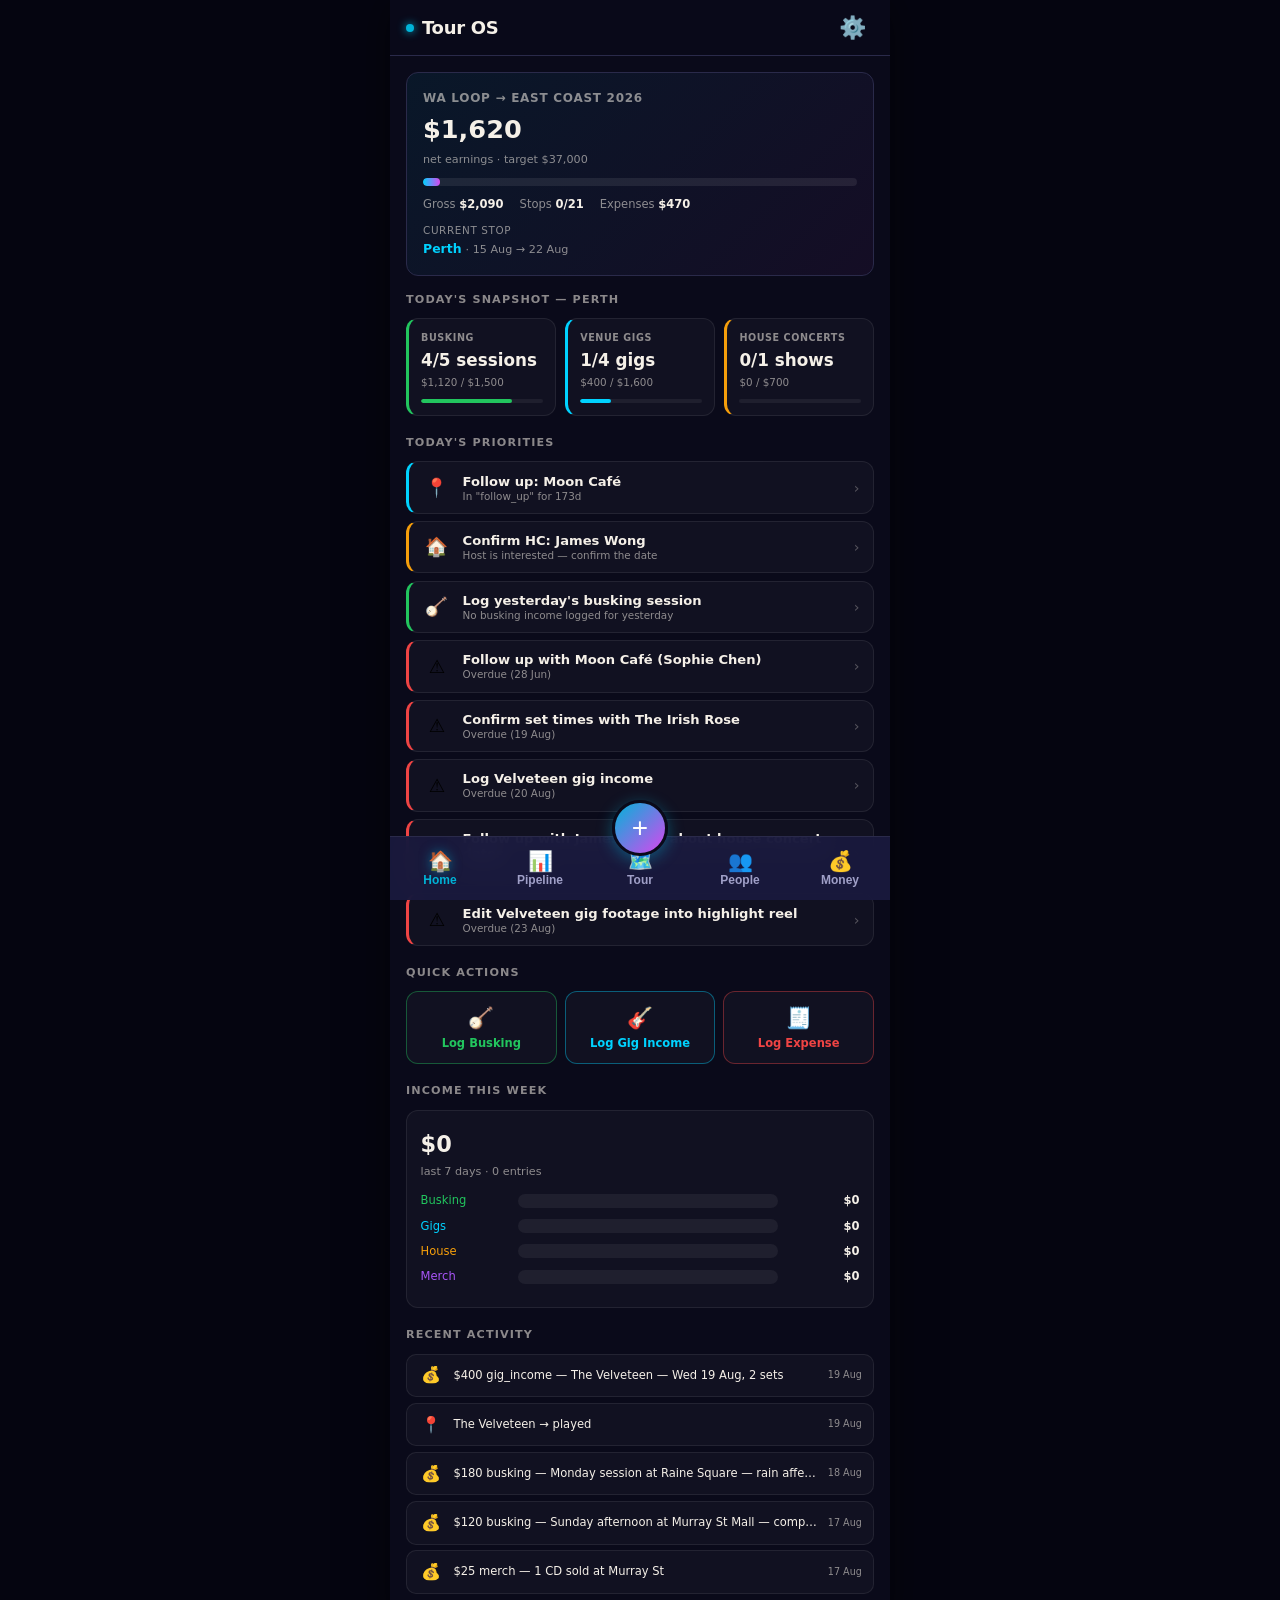
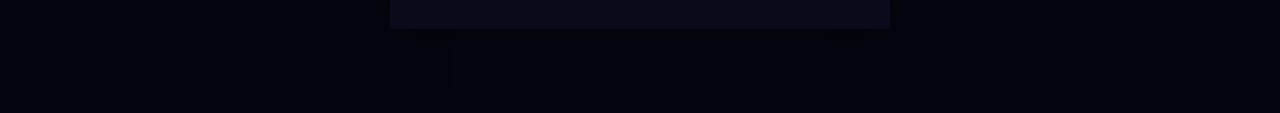
==== commit 3bf82eb7: "Tour tab redesign: 3-segment (Route|Todos|Calendar) + stop detail Todos tab - Tour tab now has 3 seg" ====
--- a/dashboard/index.html
+++ b/dashboard/index.html
@@ -1163,11 +1163,11 @@
         <span class="nav-icon">📊</span>
         <span>Pipeline</span>
       </button>
-      <button class="nav-item" data-tab="tour" aria-label="Tour — Stops and Timeline">
+      <button class="nav-item" data-tab="tour" aria-label="Tour — Stops, Timeline, and Todos">
         <span class="nav-icon">🗺️</span>
         <span>Tour</span>
       </button>
-      <button class="nav-item" data-tab="people" aria-label="People — Contacts and Todos">
+      <button class="nav-item" data-tab="people" aria-label="People — Contacts">
         <span class="nav-icon">👥</span>
         <span>People</span>
       </button>
@@ -2644,6 +2644,7 @@
           category: todo.category || 'ops',
           priority: todo.priority || 'medium',
           due_date: todo.due_date || null,
+          tour_stop_id: todo.tour_stop_id || null,
           completed: todo.completed || false,
           completed_at: todo.completed_at || null,
           auto_generated: false,
@@ -3081,7 +3082,7 @@
     (data.venues || []).forEach(v => {
       (v.stage_history || []).forEach(h => {
         items.push({
-          ts: h.date || h.timestamp,
+          ts: h.timestamp || h.date,
           icon: '📍',
           color: COLORS.venue,
           text: `${v.name} → ${h.stage}`
@@ -3091,7 +3092,7 @@
     (data.house_concerts || []).forEach(hc => {
       (hc.stage_history || []).forEach(h => {
         items.push({
-          ts: h.date || h.timestamp,
+          ts: h.timestamp || h.date,
           icon: '🏠',
           color: COLORS.house,
           text: `${hc.host_name} HC → ${h.stage}`
@@ -3670,6 +3671,29 @@
   // a 'tour-os:data-changed' event.
   document.addEventListener('tour-os:data-changed', renderCommandCenter);
 
+  // Re-render the active tab view when data changes (e.g. stage advancement
+  // via the venue detail modal) so the board refreshes without a tab switch.
+  // Guard against re-entrancy: renderMoney() calls recalculateAll() which calls
+  // saveData() which dispatches this event again — without the guard this is
+  // an infinite loop that freezes the browser.
+  var _tabRenderInProgress = false;
+  document.addEventListener('tour-os:data-changed', function() {
+    if (_tabRenderInProgress) return;
+    var activeTab = document.querySelector('.nav-item.active');
+    if (!activeTab) return;
+    var tab = activeTab.getAttribute('data-tab');
+    _tabRenderInProgress = true;
+    try {
+      if (tab === 'pipeline' && typeof renderPipeline === 'function') renderPipeline();
+      if (tab === 'people' && typeof renderPeople === 'function') renderPeople();
+      if (tab === 'money' && typeof renderMoney === 'function') renderMoney();
+      if (tab === 'tour' && typeof renderTour === 'function') renderTour();
+    } catch (e) {
+      console.error('[Tab auto-refresh] render error:', e);
+    }
+    _tabRenderInProgress = false;
+  });
+
 })();
 
 </script>
@@ -3964,7 +3988,8 @@
 function v3_advancePipeline(type, id, newStage, notes) {
   var raw = v3_getRawEntity(type, id);
   if (!raw) return;
-  var today = new Date().toISOString().slice(0, 10);
+  var now = new Date().toISOString();
+  var today = now.slice(0, 10);
   
   // Get current stage (normalized)
   var currentStage;
@@ -3985,6 +4010,7 @@
   raw.stage_history.push({
     stage: newStage,
     date: today,
+    timestamp: now,
     notes: notes || ''
   });
   
@@ -5794,9 +5820,10 @@
 
   /** Current state for Tour tab */
   var tourState = {
-    subview: 'route',      // 'route' | 'calendar'
+    subview: 'route',      // 'route' | 'todos' | 'calendar'
     selectedStopId: null,  // when in stop detail
-    stopDetailTab: 'busking' // 'busking' | 'gigs' | 'financials'
+    stopDetailTab: 'busking', // 'busking' | 'gigs' | 'todos' | 'financials'
+    todoFilter: 'open'    // 'all' | 'open' | 'completed' | 'overdue'
   };
 
   // ── Main render entry point for Tour tab ───────────────────────────────
@@ -5811,10 +5838,11 @@
       return;
     }
 
-    // Segmented control: Route | Calendar
+    // Segmented control: Route | Todos | Calendar
     var html = '' +
       '<div style="display:flex;gap:0.3rem;margin-bottom:1rem;background:var(--card);border-radius:10px;padding:3px;">' +
         '<button id="v3-tour-seg-route" class="tab-btn ' + (tourState.subview === 'route' ? 'active' : '') + '" style="flex:1;text-align:center;">🗺️ Route</button>' +
+        '<button id="v3-tour-seg-todos" class="tab-btn ' + (tourState.subview === 'todos' ? 'active' : '') + '" style="flex:1;text-align:center;">📋 Todos</button>' +
         '<button id="v3-tour-seg-calendar" class="tab-btn ' + (tourState.subview === 'calendar' ? 'active' : '') + '" style="flex:1;text-align:center;">📅 Calendar</button>' +
       '</div>';
 
@@ -5825,6 +5853,8 @@
         '<div>Coming in Phase 2</div>' +
         '<div style="font-size:0.65rem;margin-top:0.5rem;color:var(--text-faint)">Unified calendar for gigs, busking sessions, HC shows, and travel.</div>' +
       '</div>';
+    } else if (tourState.subview === 'todos') {
+      html += renderTourTodosView();
     } else {
       html += renderRouteTimeline();
     }
@@ -5833,9 +5863,14 @@
 
     // Bind segmented control
     var routeBtn = document.getElementById('v3-tour-seg-route');
+    var todosBtn = document.getElementById('v3-tour-seg-todos');
     var calBtn = document.getElementById('v3-tour-seg-calendar');
     if (routeBtn) routeBtn.addEventListener('click', function () {
       tourState.subview = 'route';
+      renderTour();
+    });
+    if (todosBtn) todosBtn.addEventListener('click', function () {
+      tourState.subview = 'todos';
       renderTour();
     });
     if (calBtn) calBtn.addEventListener('click', function () {
@@ -5850,6 +5885,156 @@
         renderTour();
       });
     });
+
+    // Bind todo toggle
+    container.querySelectorAll('[data-toggle-todo]').forEach(function(btn) {
+      btn.addEventListener('click', function() {
+        var todoId = btn.getAttribute('data-toggle-todo');
+        var todo = TourOS.getEntity('todos', todoId);
+        if (todo) {
+          todo.completed = !todo.completed;
+          todo.completed_at = todo.completed ? new Date().toISOString() : null;
+          todo.updated_at = new Date().toISOString();
+          TourOS.updateEntity('todos', todoId, todo);
+          TourOS.saveData();
+          showToast(todo.completed ? '✓ Todo completed' : '↩ Todo reopened');
+          renderTour();
+        }
+      });
+    });
+
+    // Bind todo filter chips
+    container.querySelectorAll('[data-todo-filter]').forEach(function(chip) {
+      chip.addEventListener('click', function() {
+        tourState.todoFilter = chip.getAttribute('data-todo-filter');
+        renderTour();
+      });
+    });
+
+    // Bind todo "jump to stop"
+    container.querySelectorAll('[data-jump-stop]').forEach(function(el) {
+      el.addEventListener('click', function(e) {
+        e.stopPropagation();
+        var stopId = el.getAttribute('data-jump-stop');
+        tourState.selectedStopId = stopId;
+        tourState.stopDetailTab = 'todos';
+        renderTour();
+      });
+    });
+  }
+
+  // ── Tour Todos View (overarching) ──────────────────────────────────────
+  function renderTourTodosView() {
+    var todos = TourOS.getAllEntities('todos') || [];
+    var today = new Date().toISOString().slice(0, 10);
+    var stops = TourOS.getAllEntities('tour_stops') || [];
+    var stopMap = {};
+    stops.forEach(function(s) { stopMap[s.id] = s; });
+
+    // Helper: resolve which tour stop a todo belongs to
+    function todoStopId(todo) {
+      if (todo.tour_stop_id) return todo.tour_stop_id;
+      if (todo.source_entity_type && todo.source_entity_id) {
+        var ent = TourOS.getEntity(todo.source_entity_type, todo.source_entity_id);
+        if (ent && ent.tour_stop_id) return ent.tour_stop_id;
+      }
+      return null;
+    }
+
+    // Filter
+    var filtered;
+    switch (tourState.todoFilter) {
+      case 'completed':
+        filtered = todos.filter(function(t) { return t.completed; });
+        break;
+      case 'overdue':
+        filtered = todos.filter(function(t) {
+          return !t.completed && t.due_date && t.due_date < today;
+        });
+        break;
+      case 'all':
+        filtered = todos.slice();
+        break;
+      default: // 'open'
+        filtered = todos.filter(function(t) { return !t.completed; });
+    }
+
+    // Sort: overdue first (by due date), then open (by due date), then completed
+    filtered.sort(function(a, b) {
+      var aOver = !a.completed && a.due_date && a.due_date < today ? 1 : 0;
+      var bOver = !b.completed && b.due_date && b.due_date < today ? 1 : 0;
+      if (aOver !== bOver) return bOver - aOver;
+      if (a.completed !== b.completed) return a.completed ? 1 : -1;
+      return (a.due_date || '9999').localeCompare(b.due_date || '9999');
+    });
+
+    var openCount = todos.filter(function(t) { return !t.completed; }).length;
+    var overdueCount = todos.filter(function(t) {
+      return !t.completed && t.due_date && t.due_date < today;
+    }).length;
+    var completedCount = todos.filter(function(t) { return t.completed; }).length;
+
+    var html = '';
+
+    // Title + count
+    html += '<div class="section-title">📋 Todos — ' + openCount + ' open';
+    if (overdueCount > 0) html += ' · <span style="color:var(--red);">' + overdueCount + ' overdue</span>';
+    html += '</div>';
+
+    // Filter chips
+    html += '<div class="ct-filter-bar" style="margin-bottom:0.8rem;">';
+    var filters = [
+      { id: 'open', label: 'Open', count: openCount },
+      { id: 'overdue', label: '⚠️ Overdue', count: overdueCount },
+      { id: 'completed', label: '✓ Done', count: completedCount },
+      { id: 'all', label: 'All', count: todos.length }
+    ];
+    filters.forEach(function(f) {
+      var active = tourState.todoFilter === f.id ? ' active' : '';
+      html += '<button class="ct-chip' + active + '" data-todo-filter="' + f.id + '">' + f.label +
+        '<span class="ct-chip-count">' + f.count + '</span></button>';
+    });
+    html += '</div>';
+
+    // Todo list
+    if (filtered.length === 0) {
+      html += '<div class="empty-state" style="padding:1.5rem;font-size:0.75rem;">' +
+        '<div style="font-size:1.5rem;margin-bottom:0.3rem">📋</div>' +
+        (tourState.todoFilter === 'open' ? 'No open todos. Tap + to add one.' :
+         tourState.todoFilter === 'overdue' ? 'No overdue todos. Nice work!' :
+         tourState.todoFilter === 'completed' ? 'No completed todos yet.' : 'No todos.') +
+      '</div>';
+    } else {
+      filtered.forEach(function(todo) {
+        var prioColor = todo.priority === 'high' ? 'var(--red)' : (todo.priority === 'medium' ? 'var(--amber)' : 'var(--text-muted)');
+        var overdue = todo.due_date && todo.due_date < today && !todo.completed;
+        var stopId = todoStopId(todo);
+        var stopName = stopId && stopMap[stopId] ? stopMap[stopId].name : null;
+
+        html += '<div class="entity-card" style="opacity:' + (todo.completed ? '0.5' : '1') + ';">' +
+          '<div class="entity-hdr">' +
+            '<div>' +
+              '<div class="entity-name" style="' + (todo.completed ? 'text-decoration:line-through;' : '') + '">' + esc(todo.text) + '</div>' +
+              '<div class="entity-sub">' + esc(todo.category || 'ops') +
+              (todo.due_date ? ' · due ' + fmtDate(todo.due_date) : '') +
+              (overdue ? ' ⚠️ overdue' : '') + '</div>' +
+            '</div>' +
+            '<button class="venue-btn" style="font-size:0.6rem;min-height:44px;padding:4px 8px;" data-toggle-todo="' + esc(todo.id) + '">' +
+              (todo.completed ? '↩' : '✓') + '</button>' +
+          '</div>';
+
+        // Badges row
+        var badges = '';
+        if (todo.priority) badges += '<span class="badge" style="background:' + prioColor + '22;color:' + prioColor + ';">' + esc(todo.priority) + '</span>';
+        if (stopName) badges += '<span class="badge" style="background:var(--cyan)22;color:var(--cyan);cursor:pointer;" data-jump-stop="' + esc(stopId) + '">📍 ' + esc(stopName) + '</span>';
+        if (todo.source_entity_type) badges += '<span class="badge" style="background:var(--magenta)22;color:var(--magenta);">' + esc(todo.source_entity_type.replace('_', ' ')) + '</span>';
+        if (badges) html += '<div style="margin-top:0.3rem;display:flex;gap:0.3rem;flex-wrap:wrap;">' + badges + '</div>';
+
+        html += '</div>';
+      });
+    }
+
+    return html;
   }
 
   // ── Route Timeline ─────────────────────────────────────────────────────
@@ -5954,11 +6139,12 @@
       '</div>' +
     '</div>';
 
-    // Tabs: Busking | Gigs | Financials
+    // Tabs: Busking | Gigs | Todos | Financials
     var activeTab = tourState.stopDetailTab;
     html += '<div class="tab-bar">' +
       '<button class="tab-btn busking ' + (activeTab === 'busking' ? 'active' : '') + '" data-tab="busking">🎸 Busking</button>' +
       '<button class="tab-btn gig ' + (activeTab === 'gigs' ? 'active' : '') + '" data-tab="gigs">🎤 Gigs</button>' +
+      '<button class="tab-btn ' + (activeTab === 'todos' ? 'active' : '') + '" data-tab="todos" style="border-color:var(--cyan);">📋 Todos</button>' +
       '<button class="tab-btn house ' + (activeTab === 'financials' ? 'active' : '') + '" data-tab="financials">💰 Financials</button>' +
     '</div>';
 
@@ -5967,6 +6153,8 @@
       html += renderStopBuskingTab(stop);
     } else if (activeTab === 'gigs') {
       html += renderStopGigsTab(stop);
+    } else if (activeTab === 'todos') {
+      html += renderStopTodosTab(stop);
     } else {
       html += renderStopFinancialsTab(stop);
     }
@@ -6106,6 +6294,77 @@
           '</div>';
         });
       }
+    }
+
+    return html;
+  }
+
+  // ── Stop Detail: Todos Tab ─────────────────────────────────────────────
+  function renderStopTodosTab(stop) {
+    var todos = TourOS.getAllEntities('todos') || [];
+    var today = new Date().toISOString().slice(0, 10);
+
+    // Find todos linked to this stop:
+    // 1. todo.tour_stop_id === stop.id (direct)
+    // 2. todo.source_entity_type → entity.tour_stop_id === stop.id (indirect)
+    var stopTodos = todos.filter(function(t) {
+      if (t.tour_stop_id === stop.id) return true;
+      if (t.source_entity_type && t.source_entity_id) {
+        var ent = TourOS.getEntity(t.source_entity_type, t.source_entity_id);
+        if (ent && ent.tour_stop_id === stop.id) return true;
+      }
+      return false;
+    });
+
+    // Sort: overdue first, then open by due date, then completed
+    stopTodos.sort(function(a, b) {
+      var aOver = !a.completed && a.due_date && a.due_date < today ? 1 : 0;
+      var bOver = !b.completed && b.due_date && b.due_date < today ? 1 : 0;
+      if (aOver !== bOver) return bOver - aOver;
+      if (a.completed !== b.completed) return a.completed ? 1 : -1;
+      return (a.due_date || '9999').localeCompare(b.due_date || '9999');
+    });
+
+    var openCount = stopTodos.filter(function(t) { return !t.completed; }).length;
+
+    var html = '' +
+      '<div style="display:flex;gap:0.4rem;margin-bottom:0.8rem;">' +
+        '<button class="venue-btn" id="v3-add-stop-todo" style="flex:1;font-size:0.72rem;">📋 Add Todo for ' + esc(stop.name) + '</button>' +
+      '</div>';
+
+    html += '<div class="section-title">📋 ' + openCount + ' open · ' + stopTodos.length + ' total</div>';
+
+    if (stopTodos.length === 0) {
+      html += '<div class="empty-state">' +
+        '<div style="font-size:1.5rem;margin-bottom:0.3rem">📋</div>' +
+        '<div>No todos for ' + esc(stop.name) + ' yet.</div>' +
+        '<div style="font-size:0.65rem;margin-top:0.3rem;color:var(--text-faint)">Tap "Add Todo" to create one linked to this stop.</div>' +
+      '</div>';
+    } else {
+      stopTodos.forEach(function(todo) {
+        var prioColor = todo.priority === 'high' ? 'var(--red)' : (todo.priority === 'medium' ? 'var(--amber)' : 'var(--text-muted)');
+        var overdue = todo.due_date && todo.due_date < today && !todo.completed;
+
+        html += '<div class="entity-card" style="opacity:' + (todo.completed ? '0.5' : '1') + ';">' +
+          '<div class="entity-hdr">' +
+            '<div>' +
+              '<div class="entity-name" style="' + (todo.completed ? 'text-decoration:line-through;' : '') + '">' + esc(todo.text) + '</div>' +
+              '<div class="entity-sub">' + esc(todo.category || 'ops') +
+              (todo.due_date ? ' · due ' + fmtDate(todo.due_date) : '') +
+              (overdue ? ' ⚠️ overdue' : '') + '</div>' +
+            '</div>' +
+            '<button class="venue-btn" style="font-size:0.6rem;min-height:44px;padding:4px 8px;" data-toggle-todo="' + esc(todo.id) + '">' +
+              (todo.completed ? '↩' : '✓') + '</button>' +
+          '</div>';
+
+        // Badges
+        var badges = '';
+        if (todo.priority) badges += '<span class="badge" style="background:' + prioColor + '22;color:' + prioColor + ';">' + esc(todo.priority) + '</span>';
+        if (todo.source_entity_type) badges += '<span class="badge" style="background:var(--magenta)22;color:var(--magenta);">' + esc(todo.source_entity_type.replace('_', ' ')) + '</span>';
+        if (badges) html += '<div style="margin-top:0.3rem;display:flex;gap:0.3rem;flex-wrap:wrap;">' + badges + '</div>';
+
+        html += '</div>';
+      });
     }
 
     return html;
@@ -6233,6 +6492,17 @@
     var addSpotBtn = document.getElementById('v3-add-spot');
     if (addSpotBtn) addSpotBtn.addEventListener('click', function () {
       openAddBuskingSpotModal(tourState.selectedStopId);
+    });
+
+    // Add Stop-Todo button
+    var addStopTodoBtn = document.getElementById('v3-add-stop-todo');
+    if (addStopTodoBtn) addStopTodoBtn.addEventListener('click', function () {
+      // Pre-fill the create sheet with todo type and tour_stop_id
+      createSheetType = 'todo';
+      renderCreateSheet();
+      // Set the tour stop hidden field after form renders
+      var stopField = document.getElementById('cs-todo-stop');
+      if (stopField) stopField.value = tourState.selectedStopId;
     });
 
     // Spot card clicks
@@ -7603,33 +7873,8 @@
     if (!container) return;
 
     var contacts = TourOS.getAllEntities('contacts') || [];
-    var todos = TourOS.getAllEntities('todos') || [];
 
     var html = '';
-
-    // Todos section
-    html += '<div class="section-title">📋 Todos (' + todos.filter(function(t){return !t.completed;}).length + ' open)</div>';
-    if (todos.length === 0) {
-      html += '<div class="empty-state" style="padding:1rem;font-size:0.75rem;">No todos yet.</div>';
-    } else {
-      todos.forEach(function(todo) {
-        var prioColor = todo.priority === 'high' ? 'var(--red)' : (todo.priority === 'medium' ? 'var(--amber)' : 'var(--text-muted)');
-        var overdue = todo.due_date && todo.due_date < new Date().toISOString().slice(0,10) && !todo.completed;
-        html += '<div class="entity-card" style="opacity:' + (todo.completed ? '0.5' : '1') + ';">' +
-          '<div class="entity-hdr">' +
-            '<div>' +
-              '<div class="entity-name" style="' + (todo.completed ? 'text-decoration:line-through;' : '') + '">' + esc(todo.text) + '</div>' +
-              '<div class="entity-sub">' + esc(todo.category || 'ops') +
-              (todo.due_date ? ' · due ' + fmtDate(todo.due_date) : '') +
-              (overdue ? ' ⚠️ overdue' : '') + '</div>' +
-            '</div>' +
-            '<button class="venue-btn" style="font-size:0.6rem;min-height:44px;padding:4px 8px;" data-toggle-todo="' + esc(todo.id) + '">' +
-              (todo.completed ? '↩' : '✓') + '</button>' +
-          '</div>' +
-          (todo.priority ? '<div style="margin-top:0.2rem;"><span class="badge" style="background:' + prioColor + '22;color:' + prioColor + ';">' + esc(todo.priority) + '</span></div>' : '') +
-        '</div>';
-      });
-    }
 
     // Contacts section
     html += '<div class="section-title">👥 Contacts (' + contacts.length + ')</div>';
@@ -7657,23 +7902,6 @@
     }
 
     container.innerHTML = html;
-
-    // Bind todo toggle
-    container.querySelectorAll('[data-toggle-todo]').forEach(function(btn) {
-      btn.addEventListener('click', function() {
-        var todoId = btn.getAttribute('data-toggle-todo');
-        var todo = TourOS.getEntity('todos', todoId);
-        if (todo) {
-          todo.completed = !todo.completed;
-          todo.completed_at = todo.completed ? new Date().toISOString() : null;
-          todo.updated_at = new Date().toISOString();
-          TourOS.updateEntity('todos', todoId, todo);
-          TourOS.saveData();
-          showToast(todo.completed ? '✓ Todo completed' : '↩ Todo reopened');
-          renderPeople();
-        }
-      });
-    });
   };
 
   // ═══════════════════════════════════════════════════════════════
@@ -7704,7 +7932,7 @@
     if (activeView) {
       var id = activeView.id;
       if (id === 'view-pipeline') createSheetType = 'venue';
-      else if (id === 'view-tour') createSheetType = 'venue';
+      else if (id === 'view-tour') createSheetType = 'todo';
       else if (id === 'view-people') createSheetType = 'contact';
       else if (id === 'view-money') createSheetType = 'expense';
       else createSheetType = subtype || 'contact';
@@ -7789,6 +8017,11 @@
   }
 
   function renderTodoForm() {
+    var stops = TourOS.getAllEntities('tour_stops') || [];
+    var stopOpts = stops.map(function(s) {
+      return '<option value="' + esc(s.id) + '">' + esc(s.name) + ', ' + esc(s.state || '') + '</option>';
+    }).join('');
+
     return '' +
       '<div class="modal-hdr">' +
         '<div class="modal-title">📋 Add Todo</div>' +
@@ -7809,6 +8042,7 @@
         '<option value="low">Low</option>' +
       '</select></div>' +
       '<div class="modal-field"><label>Due Date</label><input type="date" id="cs-todo-due" /></div>' +
+      '<div class="modal-field"><label>Link to Tour Stop</label><select id="cs-todo-stop"><option value="">— None —</option>' + (stopOpts || '') + '</select></div>' +
       '<button class="modal-submit" data-cs-save>Save Todo</button>';
   }
 
@@ -7899,6 +8133,7 @@
         category: val('cs-todo-category'),
         priority: val('cs-todo-priority'),
         due_date: val('cs-todo-due') || null,
+        tour_stop_id: val('cs-todo-stop') || null,
         completed: false,
         completed_at: null,
         auto_generated: false,
@@ -7908,7 +8143,7 @@
       TourOS.saveData();
       showToast('✓ Todo added');
       closeModal();
-      renderPeople();
+      renderTour();
 
     } else if (createSheetType === 'venue') {
       var vname = val('cs-venue-name');
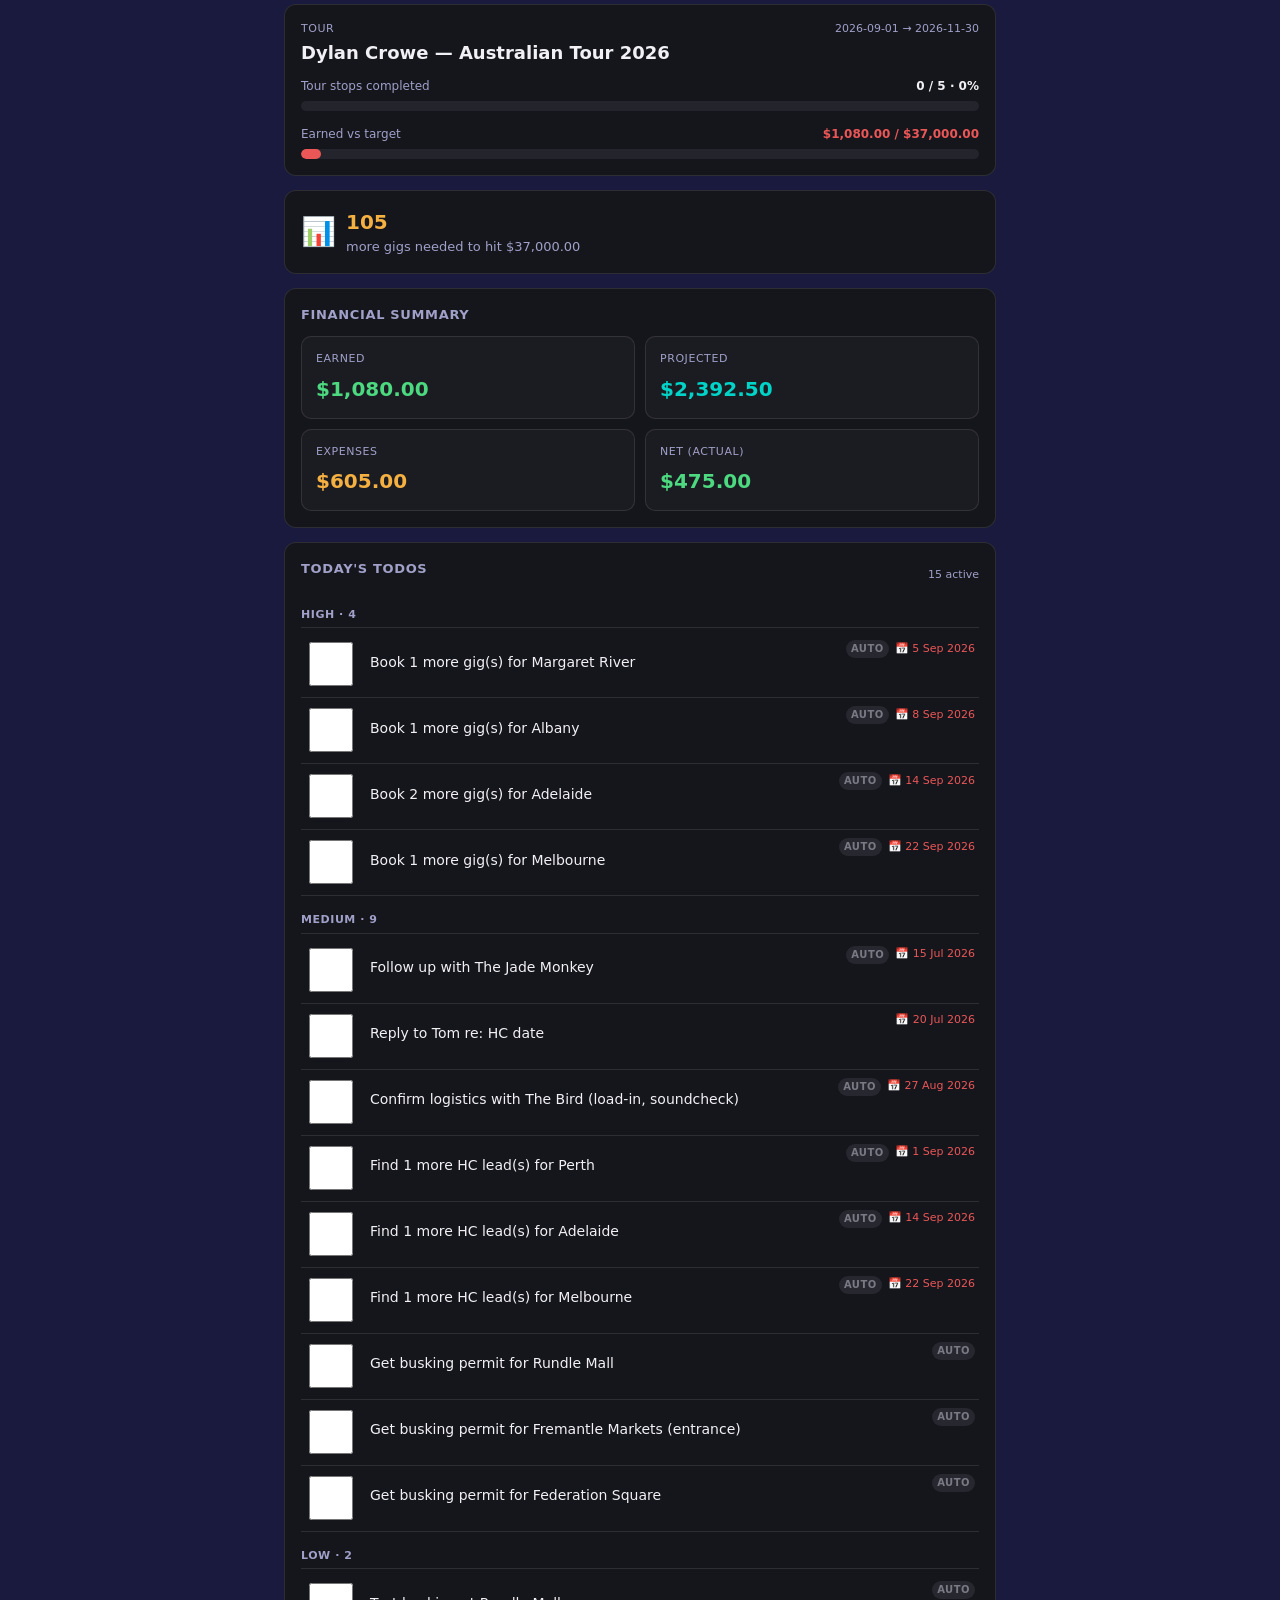
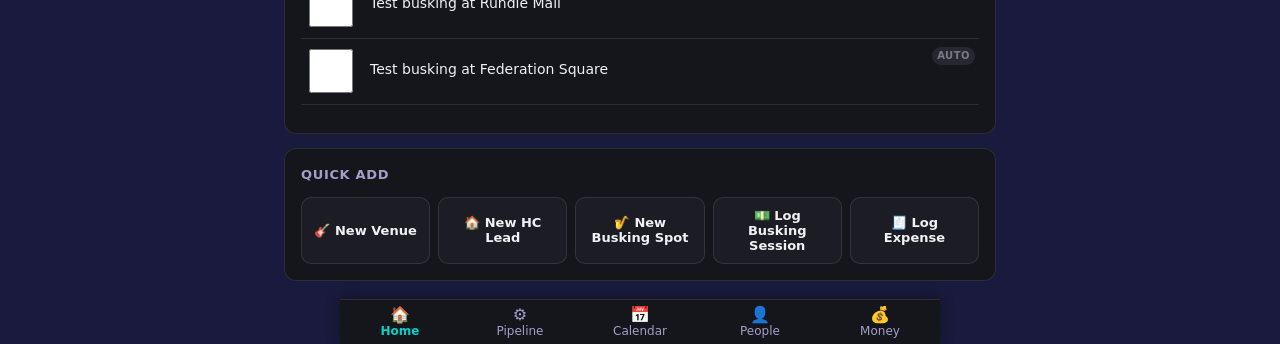
==== commit e6a04fcf: "feat: Deploy Tour OS v4 dashboard — production ready - Complete rebuild from scratch (v3 was a write" ====
--- a/dashboard/index.html
+++ b/dashboard/index.html
@@ -3,8319 +3,15 @@
 <head>
   <meta charset="UTF-8">
   <meta name="viewport" content="width=device-width, initial-scale=1.0">
-  <meta name="apple-mobile-web-app-capable" content="yes">
-  <meta name="apple-mobile-web-app-status-bar-style" content="black-translucent">
-  <title>Tour OS v3 — Dylan Crowe Music</title>
-  <style>
-    /* ===== CSS Variables — Brand Colors ===== */
-    :root {
-      --bg: #0a0a1a;
-      --bg-card: #1A1A3E;
-      --bg-card-hover: #252555;
-      --text: #F5F0E8;
-      --text-muted: #a0a0c8;
-      --cyan: #00B4D8;
-      --cyan-bright: #00d2ff;
-      --magenta: #D946EF;
-      --amber: #D97706;
-      --green: #166534;
-      --green-bright: #22c55e;
-      --red: #ef4444;
-      --border: #2a2a4a;
-
-      /* Stream colors */
-      --stream-busking: #166534;
-      --stream-venue: #00B4D8;
-      --stream-house-concert: #D97706;
-
-      /* Layout */
-      --nav-height: 64px;
-      --header-height: 56px;
-      --max-width: 500px;
-      --safe-bottom: env(safe-area-inset-bottom, 0px);
-    }
-
-    /* ===== Reset ===== */
-    *, *::before, *::after {
-      box-sizing: border-box;
-      margin: 0;
-      padding: 0;
-    }
-
-    html {
-      -webkit-text-size-adjust: 100%;
-      -webkit-tap-highlight-color: transparent;
-    }
-
-    body {
-      font-family: -apple-system, system-ui, sans-serif;
-      background: var(--bg);
-      color: var(--text);
-      line-height: 1.5;
-      min-height: 100vh;
-      overflow-x: hidden;
-      padding-bottom: calc(var(--nav-height) + var(--safe-bottom) + 20px);
-    }
-
-    /* ===== App Container — Mobile-first, centered on desktop ===== */
-    #app {
-      max-width: var(--max-width);
-      margin: 0 auto;
-      min-height: 100vh;
-      position: relative;
-      background: var(--bg);
-    }
-
-    /* ===== Header ===== */
-    .app-header {
-      position: sticky;
-      top: 0;
-      z-index: 100;
-      height: var(--header-height);
-      background: rgba(10, 10, 26, 0.95);
-      backdrop-filter: blur(10px);
-      -webkit-backdrop-filter: blur(10px);
-      border-bottom: 1px solid var(--border);
-      display: flex;
-      align-items: center;
-      justify-content: space-between;
-      padding: 0 16px;
-    }
-
-    .app-header h1 {
-      font-size: 18px;
-      font-weight: 700;
-      letter-spacing: -0.3px;
-      color: var(--text);
-    }
-
-    .app-header .header-title {
-      display: flex;
-      align-items: center;
-      gap: 8px;
-    }
-
-    .app-header .header-title .logo-dot {
-      width: 8px;
-      height: 8px;
-      border-radius: 50%;
-      background: var(--cyan);
-      box-shadow: 0 0 8px var(--cyan);
-    }
-
-    .settings-btn {
-      width: 44px;
-      height: 44px;
-      border: none;
-      background: transparent;
-      color: var(--text-muted);
-      font-size: 22px;
-      cursor: pointer;
-      display: flex;
-      align-items: center;
-      justify-content: center;
-      border-radius: 50%;
-      transition: all 0.2s ease;
-    }
-
-    .settings-btn:hover, .settings-btn:active {
-      background: var(--bg-card-hover);
-      color: var(--text);
-    }
-
-    /* ===== View Container ===== */
-    .view-container {
-      display: none;
-      padding: 16px;
-      animation: fadeIn 0.25s ease;
-    }
-
-    .view-container.active {
-      display: block;
-    }
-
-    @keyframes fadeIn {
-      from { opacity: 0; transform: translateY(4px); }
-      to { opacity: 1; transform: translateY(0); }
-    }
-
-    /* ===== Bottom Navigation ===== */
-    .bottom-nav {
-      position: fixed;
-      bottom: 0;
-      left: 50%;
-      transform: translateX(-50%);
-      width: 100%;
-      max-width: var(--max-width);
-      height: calc(var(--nav-height) + var(--safe-bottom));
-      padding-bottom: var(--safe-bottom);
-      background: rgba(26, 26, 62, 0.95);
-      backdrop-filter: blur(10px);
-      -webkit-backdrop-filter: blur(10px);
-      border-top: 1px solid var(--border);
-      display: flex;
-      align-items: center;
-      justify-content: space-around;
-      z-index: 200;
-    }
-
-    .nav-item {
-      flex: 1;
-      height: var(--nav-height);
-      border: none;
-      background: transparent;
-      color: var(--text-muted);
-      font-size: 12px;
-      font-weight: 600;
-      cursor: pointer;
-      display: flex;
-      flex-direction: column;
-      align-items: center;
-      justify-content: center;
-      gap: 2px;
-      transition: color 0.2s ease;
-      -webkit-tap-highlight-color: transparent;
-    }
-
-    .nav-item .nav-icon {
-      font-size: 20px;
-      line-height: 1;
-    }
-
-    .nav-item.active {
-      color: var(--cyan);
-    }
-
-    .nav-item.active .nav-icon {
-      filter: drop-shadow(0 0 6px rgba(0, 180, 216, 0.5));
-    }
-
-    /* Center gap for FAB */
-    .nav-item:nth-child(3) {
-      position: relative;
-    }
-
-    /* ===== Floating Action Button (FAB) ===== */
-    .fab {
-      position: fixed;
-      bottom: calc(var(--nav-height) - 20px + var(--safe-bottom));
-      left: 50%;
-      transform: translateX(-50%);
-      width: 56px;
-      height: 56px;
-      border-radius: 50%;
-      background: linear-gradient(135deg, var(--cyan), var(--magenta));
-      border: 3px solid var(--bg);
-      color: white;
-      font-size: 28px;
-      font-weight: 300;
-      cursor: pointer;
-      display: flex;
-      align-items: center;
-      justify-content: center;
-      z-index: 210;
-      box-shadow: 0 4px 16px rgba(0, 180, 216, 0.4);
-      transition: transform 0.2s ease, box-shadow 0.2s ease;
-      -webkit-tap-highlight-color: transparent;
-    }
-
-    .fab:hover, .fab:active {
-      transform: translateX(-50%) scale(1.1);
-      box-shadow: 0 6px 24px rgba(0, 180, 216, 0.6);
-    }
-
-    /* ===== Card ===== */
-    .card {
-      background: var(--bg-card);
-      border: 1px solid var(--border);
-      border-radius: 12px;
-      padding: 16px;
-      margin-bottom: 12px;
-      transition: background 0.2s ease, border-color 0.2s ease;
-    }
-
-    .card:hover {
-      background: var(--bg-card-hover);
-    }
-
-    .card-title {
-      font-size: 14px;
-      font-weight: 700;
-      margin-bottom: 8px;
-      color: var(--text);
-    }
-
-    .card-subtitle {
-      font-size: 12px;
-      color: var(--text-muted);
-    }
-
-    /* ===== Buttons ===== */
-    .btn {
-      min-height: 44px;
-      padding: 10px 20px;
-      border: 1px solid var(--border);
-      border-radius: 8px;
-      background: var(--bg-card);
-      color: var(--text);
-      font-size: 14px;
-      font-weight: 600;
-      cursor: pointer;
-      display: inline-flex;
-      align-items: center;
-      justify-content: center;
-      gap: 6px;
-      transition: all 0.2s ease;
-      -webkit-tap-highlight-color: transparent;
-    }
-
-    .btn:hover, .btn:active {
-      background: var(--bg-card-hover);
-      border-color: var(--cyan);
-    }
-
-    .btn-primary {
-      background: var(--cyan);
-      border-color: var(--cyan);
-      color: var(--bg);
-    }
-
-    .btn-primary:hover, .btn-primary:active {
-      background: var(--cyan-bright);
-      border-color: var(--cyan-bright);
-    }
-
-    .btn-danger {
-      border-color: var(--red);
-      color: var(--red);
-    }
-
-    .btn-danger:hover, .btn-danger:active {
-      background: rgba(239, 68, 68, 0.15);
-    }
-
-    .btn-block {
-      width: 100%;
-    }
-
-    /* ===== Modal ===== */
-    .modal-overlay {
-      position: fixed;
-      top: 0;
-      left: 0;
-      width: 100%;
-      height: 100%;
-      background: rgba(0, 0, 0, 0.7);
-      backdrop-filter: blur(4px);
-      -webkit-backdrop-filter: blur(4px);
-      z-index: 300;
-      display: none;
-      align-items: flex-end;
-      justify-content: center;
-      animation: fadeIn 0.2s ease;
-    }
-
-    .modal-overlay.active {
-      display: flex;
-    }
-
-    .modal {
-      width: 100%;
-      max-width: var(--max-width);
-      max-height: 85vh;
-      overflow-y: auto;
-      background: var(--bg-card);
-      border-radius: 16px 16px 0 0;
-      border-top: 1px solid var(--border);
-      padding: 20px 16px calc(20px + var(--safe-bottom));
-      animation: slideUp 0.3s ease;
-    }
-
-    @keyframes slideUp {
-      from { transform: translateY(100%); }
-      to { transform: translateY(0); }
-    }
-
-    .modal-header {
-      display: flex;
-      align-items: center;
-      justify-content: space-between;
-      margin-bottom: 16px;
-    }
-
-    .modal-title {
-      font-size: 18px;
-      font-weight: 700;
-    }
-
-    .modal-close {
-      width: 44px;
-      height: 44px;
-      border: none;
-      background: transparent;
-      color: var(--text-muted);
-      font-size: 24px;
-      cursor: pointer;
-      display: flex;
-      align-items: center;
-      justify-content: center;
-      border-radius: 50%;
-      transition: all 0.2s ease;
-    }
-
-    .modal-close:hover, .modal-close:active {
-      background: var(--bg-card-hover);
-      color: var(--text);
-    }
-
-    /* ===== Form Elements ===== */
-    .form-group {
-      margin-bottom: 16px;
-    }
-
-    .form-label {
-      display: block;
-      font-size: 13px;
-      font-weight: 600;
-      color: var(--text-muted);
-      margin-bottom: 6px;
-    }
-
-    .form-input, .form-select, .form-textarea {
-      width: 100%;
-      min-height: 44px;
-      padding: 10px 12px;
-      background: var(--bg);
-      border: 1px solid var(--border);
-      border-radius: 8px;
-      color: var(--text);
-      font-size: 15px;
-      font-family: inherit;
-      transition: border-color 0.2s ease;
-    }
-
-    .form-input:focus, .form-select:focus, .form-textarea:focus {
-      outline: none;
-      border-color: var(--cyan);
-    }
-
-    .form-textarea {
-      min-height: 80px;
-      resize: vertical;
-    }
-
-    /* ===== Toast Notification ===== */
-    .toast {
-      position: fixed;
-      bottom: calc(var(--nav-height) + 20px + var(--safe-bottom));
-      left: 50%;
-      transform: translateX(-50%) translateY(100px);
-      background: var(--bg-card);
-      border: 1px solid var(--cyan);
-      color: var(--text);
-      padding: 12px 20px;
-      border-radius: 8px;
-      font-size: 14px;
-      font-weight: 500;
-      z-index: 400;
-      opacity: 0;
-      transition: all 0.3s ease;
-      max-width: 90%;
-      text-align: center;
-      box-shadow: 0 4px 12px rgba(0, 0, 0, 0.3);
-      pointer-events: none;
-    }
-
-    .toast.show {
-      opacity: 1;
-      transform: translateX(-50%) translateY(0);
-    }
-
-    .toast.success { border-color: var(--green-bright); }
-    .toast.error { border-color: var(--red); }
-    .toast.warning { border-color: var(--amber); }
-
-    /* ===== Utility ===== */
-    .text-muted { color: var(--text-muted); }
-    .text-cyan { color: var(--cyan); }
-    .text-magenta { color: var(--magenta); }
-    .text-amber { color: var(--amber); }
-    .text-green { color: var(--green-bright); }
-    .text-red { color: var(--red); }
-    .text-center { text-align: center; }
-    .text-right { text-align: right; }
-    .mt-8 { margin-top: 8px; }
-    .mt-16 { margin-top: 16px; }
-    .mb-8 { margin-bottom: 8px; }
-    .mb-16 { margin-bottom: 16px; }
-    .flex { display: flex; }
-    .flex-col { flex-direction: column; }
-    .items-center { align-items: center; }
-    .justify-between { justify-content: space-between; }
-    .gap-8 { gap: 8px; }
-    .gap-12 { gap: 12px; }
-    .w-full { width: 100%;; }
-
-    /* ===== Badge ===== */
-    .badge {
-      display: inline-block;
-      padding: 3px 8px;
-      border-radius: 4px;
-      font-size: 11px;
-      font-weight: 600;
-      text-transform: uppercase;
-      letter-spacing: 0.3px;
-    }
-
-    .badge-cyan { background: rgba(0, 180, 216, 0.2); color: var(--cyan); }
-    .badge-green { background: rgba(22, 101, 52, 0.3); color: var(--green-bright); }
-    .badge-amber { background: rgba(217, 119, 6, 0.2); color: var(--amber); }
-    .badge-red { background: rgba(239, 68, 68, 0.2); color: var(--red); }
-    .badge-muted { background: rgba(136, 136, 170, 0.2); color: var(--text-muted); }
-
-    /* ===== Progress Bar ===== */
-    .progress-bar {
-      width: 100%;
-      height: 6px;
-      background: var(--border);
-      border-radius: 3px;
-      overflow: hidden;
-    }
-
-    .progress-bar-fill {
-      height: 100%;
-      background: linear-gradient(90deg, var(--cyan), var(--magenta));
-      border-radius: 3px;
-      transition: width 0.3s ease;
-    }
-
-    /* ===== Empty State ===== */
-    .empty-state {
-      text-align: center;
-      padding: 40px 20px;
-      color: var(--text-muted);
-    }
-
-    .empty-state-icon {
-      font-size: 48px;
-      margin-bottom: 12px;
-      opacity: 0.5;
-    }
-
-    /* ===== Responsive desktop centering ===== */
-    @media (min-width: 501px) {
-      body {
-        background: #050510;
-      }
-      #app {
-        box-shadow: 0 0 40px rgba(0, 0, 0, 0.5);
-      }
-    }
-  
-    /* ===== Additional CSS Variables (v3 integration) ===== */
-    :root {
-      --card: var(--bg-card);
-      --card-brd: var(--border);
-      --card-h: var(--bg-card-hover);
-      --text-dim: var(--text-muted);
-      --text-faint: rgba(136, 136, 170, 0.55);
-      --off-white: var(--text);
-      --expense: var(--red);
-      --busking-l: var(--green-bright);
-      --gig-l: var(--cyan-bright);
-      --house-l: var(--amber);
-      --merch: #a855f7;
-      --st-booked: var(--green-bright);
-    }
-
-    /* ===== Modal sheet (used by pipeline modals) ===== */
-    .modal-sheet {
-      width: 100%;
-      max-width: var(--max-width);
-      max-height: 85vh;
-      overflow-y: auto;
-      background: var(--bg-card);
-      border-radius: 16px 16px 0 0;
-      border-top: 1px solid var(--border);
-      padding: 20px 16px calc(20px + var(--safe-bottom));
-      animation: slideUp 0.3s ease;
-    }
-    .modal-overlay.show { display: flex !important; }
-    .modal-overlay .modal-sheet { animation: slideUp 0.3s ease; }
-
-    /* ===== Section title ===== */
-    .section-title {
-      font-size: 0.75rem;
-      text-transform: uppercase;
-      letter-spacing: 0.1em;
-      color: var(--text-muted);
-      font-weight: 600;
-      margin-bottom: 0.6rem;
-      margin-top: 0.8rem;
-    }
-
-    /* ===== Filter bar ===== */
-    .filter-bar {
-      display: flex;
-      gap: 0.4rem;
-      align-items: center;
-      margin-bottom: 0.8rem;
-      flex-wrap: wrap;
-    }
-    .filter-bar select,
-    .filter-bar input {
-      min-height: 44px;
-      padding: 6px 10px;
-      background: var(--bg);
-      border: 1px solid var(--border);
-      border-radius: 8px;
-      color: var(--text);
-      font-size: 0.72rem;
-      font-family: inherit;
-    }
-    .filter-bar select { flex: 0 0 auto; }
-    .filter-bar input { flex: 1; min-width: 100px; }
-
-    /* ===== Pipe group ===== */
-    .pipe-group {
-      margin-bottom: 0.8rem;
-    }
-    .pipe-group-title {
-      display: flex;
-      align-items: center;
-      gap: 0.4rem;
-      font-size: 0.78rem;
-      font-weight: 700;
-      margin-bottom: 0.4rem;
-    }
-    .pipe-count {
-      background: rgba(255,255,255,0.08);
-      border-radius: 10px;
-      padding: 1px 8px;
-      font-size: 0.65rem;
-      color: var(--text-muted);
-    }
-    .pipe-terminal { opacity: 0.85; }
-    .pipe-terminal-body { margin-top: 0.3rem; }
-
-    /* ===== Entity / Venue cards ===== */
-    .venue-card {
-      background: var(--bg-card);
-      border: 1px solid var(--border);
-      border-radius: 8px;
-      padding: 0.7rem;
-      margin-bottom: 0.4rem;
-      cursor: pointer;
-      transition: background 0.2s;
-    }
-    .venue-card:active { background: var(--bg-card-hover); }
-    .entity-card {
-      background: var(--bg-card);
-      border: 1px solid var(--border);
-      border-radius: 8px;
-      padding: 0.7rem;
-      margin-bottom: 0.4rem;
-    }
-    .entity-hdr {
-      display: flex;
-      justify-content: space-between;
-      align-items: flex-start;
-      gap: 0.4rem;
-    }
-    .entity-name {
-      font-size: 0.85rem;
-      font-weight: 700;
-      color: var(--text);
-    }
-    .entity-sub {
-      font-size: 0.68rem;
-      color: var(--text-muted);
-    }
-    .entity-row {
-      display: flex;
-      justify-content: space-between;
-      align-items: center;
-      padding: 0.2rem 0;
-      font-size: 0.72rem;
-    }
-    .entity-row .lbl {
-      color: var(--text-muted);
-      font-size: 0.65rem;
-      text-transform: uppercase;
-      letter-spacing: 0.04em;
-      font-weight: 600;
-      flex-shrink: 0;
-      margin-right: 0.4rem;
-    }
-
-    /* ===== Venue stage badge ===== */
-    .venue-stage-badge {
-      display: inline-block;
-      padding: 2px 8px;
-      border-radius: 4px;
-      font-size: 0.6rem;
-      font-weight: 700;
-      text-transform: uppercase;
-      letter-spacing: 0.03em;
-    }
-    .followup-alert {
-      font-size: 0.6rem;
-      color: var(--amber);
-      font-weight: 600;
-      margin-top: 0.3rem;
-    }
-
-    /* ===== Buttons (venue-btn) ===== */
-    .venue-btn {
-      min-height: 44px;
-      padding: 6px 12px;
-      border: 1px solid var(--border);
-      border-radius: 8px;
-      background: var(--bg-card);
-      color: var(--text);
-      font-size: 0.72rem;
-      font-weight: 600;
-      font-family: inherit;
-      cursor: pointer;
-      display: inline-flex;
-      align-items: center;
-      justify-content: center;
-      gap: 4px;
-      transition: all 0.2s;
-      -webkit-tap-highlight-color: transparent;
-    }
-    .venue-btn:hover, .venue-btn:active {
-      background: var(--bg-card-hover);
-      border-color: var(--cyan);
-    }
-    .venue-btn.advance {
-      color: var(--green-bright);
-      border-color: rgba(34,197,94,0.3);
-    }
-    .venue-btn.advance:hover, .venue-btn.advance:active {
-      background: rgba(34,197,94,0.1);
-    }
-    .venue-btn.call {
-      color: var(--cyan);
-      border-color: rgba(0,180,216,0.3);
-    }
-    .venue-btn.danger {
-      color: var(--red);
-      border-color: rgba(239,68,68,0.3);
-    }
-
-    /* ===== Modal fields (pipeline / finance) ===== */
-    .modal-hdr {
-      display: flex;
-      align-items: center;
-      justify-content: space-between;
-      margin-bottom: 1rem;
-    }
-    .modal-field {
-      margin-bottom: 0.8rem;
-    }
-    .modal-field label {
-      display: block;
-      font-size: 0.7rem;
-      font-weight: 600;
-      color: var(--text-muted);
-      margin-bottom: 4px;
-    }
-    .modal-field input,
-    .modal-field select,
-    .modal-field textarea {
-      width: 100%;
-      min-height: 44px;
-      padding: 8px 10px;
-      background: var(--bg);
-      border: 1px solid var(--border);
-      border-radius: 8px;
-      color: var(--text);
-      font-size: 0.85rem;
-      font-family: inherit;
-      transition: border-color 0.2s;
-    }
-    .modal-field input:focus,
-    .modal-field select:focus,
-    .modal-field textarea:focus {
-      outline: none;
-      border-color: var(--cyan);
-    }
-    .modal-field textarea {
-      min-height: 60px;
-      resize: vertical;
-    }
-    .modal-submit {
-      width: 100%;
-      min-height: 44px;
-      padding: 10px 20px;
-      border: none;
-      border-radius: 8px;
-      background: linear-gradient(135deg, var(--cyan), var(--magenta));
-      color: white;
-      font-size: 0.85rem;
-      font-weight: 700;
-      cursor: pointer;
-      margin-top: 0.4rem;
-      transition: transform 0.1s;
-      font-family: inherit;
-    }
-    .modal-submit:active { transform: scale(0.98); }
-    .inline-edit {
-      min-height: 32px !important;
-      padding: 4px 8px !important;
-      font-size: 0.72rem !important;
-      border-radius: 4px !important;
-      border: 1px solid var(--border);
-      background: var(--bg);
-      color: var(--text);
-    }
-
-    /* ===== Marketing checklist ===== */
-    .mkt-check {
-      display: flex;
-      align-items: center;
-      gap: 0.5rem;
-      padding: 0.4rem 0.5rem;
-      cursor: pointer;
-      border-radius: 6px;
-      transition: background 0.2s;
-    }
-    .mkt-check:hover { background: rgba(255,255,255,0.04); }
-    .mkt-check.done .todo-text { text-decoration: line-through; opacity: 0.6; }
-    .todo-check {
-      width: 18px;
-      height: 18px;
-      border-radius: 4px;
-      border: 2px solid var(--text-muted);
-      flex-shrink: 0;
-      position: relative;
-      transition: all 0.2s;
-    }
-    .todo-check.done {
-      background: var(--green-bright);
-      border-color: var(--green-bright);
-    }
-    .todo-check.done::after {
-      content: '✓';
-      position: absolute;
-      top: -2px;
-      left: 2px;
-      color: var(--bg);
-      font-size: 12px;
-      font-weight: 900;
-    }
-    .todo-text {
-      font-size: 0.75rem;
-      color: var(--text);
-    }
-
-    /* ===== Timeline (Tour tab) ===== */
-    .timeline {
-      position: relative;
-      padding-left: 1.5rem;
-    }
-    .timeline::before {
-      content: '';
-      position: absolute;
-      left: 5px;
-      top: 0;
-      bottom: 0;
-      width: 2px;
-      background: var(--border);
-    }
-    .stop-node {
-      position: relative;
-      margin-bottom: 0.6rem;
-    }
-    .stop-dot {
-      position: absolute;
-      left: -1.5rem;
-      top: 0.6rem;
-      width: 12px;
-      height: 12px;
-      border-radius: 50%;
-      border: 2px solid var(--border);
-      background: var(--bg);
-      z-index: 1;
-    }
-    .stop-dot.planned { background: var(--text-muted); }
-    .stop-dot.current { background: var(--cyan); box-shadow: 0 0 8px var(--cyan); }
-    .stop-dot.completed { background: var(--green-bright); }
-    .stop-card {
-      background: var(--bg-card);
-      border: 1px solid var(--border);
-      border-radius: 8px;
-      padding: 0.7rem;
-      cursor: pointer;
-      transition: border-color 0.2s;
-    }
-    .stop-card:active { border-color: var(--cyan); }
-    .stop-card.active { border-color: var(--cyan); box-shadow: 0 0 8px rgba(0,180,216,0.2); }
-    .stop-hdr {
-      display: flex;
-      justify-content: space-between;
-      align-items: flex-start;
-    }
-    .stop-name { font-size: 0.85rem; font-weight: 700; }
-    .stop-num { font-size: 0.6rem; color: var(--text-muted); }
-    .stop-badge {
-      font-size: 0.55rem;
-      text-transform: uppercase;
-      font-weight: 700;
-      padding: 2px 6px;
-      border-radius: 4px;
-    }
-    .stop-badge.planned { background: rgba(136,136,170,0.2); color: var(--text-muted); }
-    .stop-badge.current { background: rgba(0,180,216,0.2); color: var(--cyan); }
-    .stop-badge.completed { background: rgba(34,197,94,0.2); color: var(--green-bright); }
-    .stop-meta {
-      font-size: 0.65rem;
-      color: var(--text-muted);
-      margin-top: 0.2rem;
-    }
-    .stop-bars {
-      display: flex;
-      gap: 3px;
-      margin-top: 0.4rem;
-    }
-    .stop-bar {
-      flex: 1;
-      height: 4px;
-      border-radius: 2px;
-      background: rgba(255,255,255,0.06);
-      overflow: hidden;
-    }
-    .stop-bar-fill {
-      height: 100%;
-      border-radius: 2px;
-      transition: width 0.4s;
-    }
-    .stop-bar-fill.busking { background: var(--green-bright); }
-    .stop-bar-fill.gig { background: var(--cyan); }
-    .stop-bar-fill.house { background: var(--amber); }
-
-    /* ===== Stop detail ===== */
-    .stop-detail-hdr {
-      background: var(--bg-card);
-      border: 1px solid var(--border);
-      border-radius: 8px;
-      padding: 0.8rem;
-      margin-bottom: 0.8rem;
-    }
-    .stop-detail-name {
-      font-size: 1.1rem;
-      font-weight: 800;
-    }
-    .stop-detail-meta {
-      font-size: 0.72rem;
-      color: var(--text-muted);
-      margin-top: 0.2rem;
-    }
-
-    /* ===== Tab bar ===== */
-    .tab-bar {
-      display: flex;
-      gap: 0.3rem;
-      margin-bottom: 0.8rem;
-      background: var(--bg-card);
-      border-radius: 10px;
-      padding: 3px;
-    }
-    .tab-btn {
-      flex: 1;
-      padding: 0.5rem;
-      border: none;
-      background: transparent;
-      color: var(--text-muted);
-      font-family: inherit;
-      font-size: 0.72rem;
-      font-weight: 600;
-      border-radius: 8px;
-      cursor: pointer;
-      transition: all 0.2s;
-      min-height: 44px;
-    }
-    .tab-btn.active {
-      background: rgba(255,255,255,0.06);
-      color: var(--text);
-    }
-    .tab-btn.busking.active { color: var(--green-bright); }
-    .tab-btn.gig.active { color: var(--cyan); }
-    .tab-btn.house.active { color: var(--amber); }
-
-    /* ===== Financial cards ===== */
-    .fin-card {
-      background: var(--bg-card);
-      border: 1px solid var(--border);
-      border-radius: 8px;
-      padding: 0.7rem;
-      margin-bottom: 0.6rem;
-    }
-    .fin-row {
-      display: flex;
-      justify-content: space-between;
-      align-items: center;
-      padding: 0.25rem 0;
-      font-size: 0.78rem;
-    }
-    .fin-row .lbl {
-      color: var(--text-muted);
-      font-size: 0.7rem;
-    }
-    .fin-row .val {
-      font-weight: 700;
-    }
-    .fin-row.income .val { color: var(--green-bright); }
-    .fin-row.expense .val { color: var(--red); }
-    .fin-row.fin-total {
-      border-top: 1px solid var(--border);
-      margin-top: 0.3rem;
-      padding-top: 0.4rem;
-      font-weight: 800;
-      font-size: 0.85rem;
-    }
-
-    /* ===== Stream bars ===== */
-    .stream-bar {
-      height: 6px;
-      border-radius: 3px;
-      background: rgba(255,255,255,0.06);
-      overflow: hidden;
-    }
-    .stream-bar-fill {
-      height: 100%;
-      border-radius: 3px;
-      transition: width 0.4s;
-    }
-
-    /* ===== Stat grid (Money tab) ===== */
-    .stat-grid {
-      display: grid;
-      gap: 0.6rem;
-      margin-bottom: 0.8rem;
-    }
-    .stat-card {
-      background: var(--bg-card);
-      border: 1px solid var(--border);
-      border-radius: 12px;
-      padding: 0.8rem;
-    }
-    .stat-label {
-      font-size: 0.75rem;
-      text-transform: uppercase;
-      letter-spacing: 0.06em;
-      color: var(--text-muted);
-      font-weight: 600;
-    }
-    .stat-val {
-      font-size: 1.2rem;
-      font-weight: 800;
-      margin: 0.15rem 0;
-    }
-    .stat-sub {
-      font-size: 0.75rem;
-      color: var(--text-muted);
-    }
-    .stat-bar {
-      height: 5px;
-      border-radius: 3px;
-      background: rgba(255,255,255,0.06);
-      overflow: hidden;
-      margin-top: 0.4rem;
-    }
-    .stat-bar-fill {
-      height: 100%;
-      border-radius: 3px;
-      transition: width 0.4s;
-    }
-
-    /* ===== Pct badge ===== */
-    .pct-badge {
-      display: inline-block;
-      padding: 2px 6px;
-      border-radius: 4px;
-      font-size: 0.55rem;
-      font-weight: 700;
-      text-transform: uppercase;
-    }
-
-    /* ===== People tab ===== */
-    .contact-card {
-      background: var(--bg-card);
-      border: 1px solid var(--border);
-      border-radius: 8px;
-      padding: 0.7rem;
-      margin-bottom: 0.4rem;
-    }
-    .contact-name {
-      font-size: 0.85rem;
-      font-weight: 700;
-    }
-    .contact-role {
-      font-size: 0.65rem;
-      color: var(--text-muted);
-    }
-    .contact-info {
-      font-size: 0.7rem;
-      color: var(--text-muted);
-      margin-top: 0.3rem;
-    }
-
-    /* ===== Create sheet tabs ===== */
-    .create-sheet-tabs {
-      display: flex;
-      gap: 0.3rem;
-      margin-bottom: 0.8rem;
-      background: var(--bg);
-      border-radius: 10px;
-      padding: 3px;
-    }
-    .create-tab {
-      flex: 1;
-      padding: 0.5rem;
-      border: none;
-      background: transparent;
-      color: var(--text-muted);
-      font-family: inherit;
-      font-size: 0.7rem;
-      font-weight: 600;
-      border-radius: 8px;
-      cursor: pointer;
-      transition: all 0.2s;
-    }
-    .create-tab.active {
-      background: rgba(255,255,255,0.06);
-      color: var(--text);
-    }
-
-  </style>
+  <title>Dylan Crowe Music — Tour OS v4</title>
+  <link rel="stylesheet" href="./css/tokens.css">
+  <link rel="stylesheet" href="./css/base.css">
+  <link rel="stylesheet" href="./css/components.css">
 </head>
 <body>
-  <div id="app">
-    <main>
-    <!-- Header -->
-    <header class="app-header">
-      <div class="header-title">
-        <span class="logo-dot"></span>
-        <h1 id="header-title">Tour OS</h1>
-      </div>
-      <button class="settings-btn" id="settings-btn" aria-label="Settings">⚙️</button>
-    </header>
-
-    <!-- Tab Views -->
-    <div class="view-container active" id="view-home">
-      <!-- Home tab content injected by command_center.js -->
-      <div class="empty-state">
-        <div class="empty-state-icon">🏠</div>
-        <p>Home tab ready for content.</p>
-      </div>
-    </div>
-
-    <div class="view-container" id="view-pipeline">
-      <div id="pipeline-container"></div>
-    </div>
-
-    <div class="view-container" id="view-tour">
-      <!-- Tour tab content injected by finance_busking.js -->
-      <div class="empty-state">
-        <div class="empty-state-icon">🗺️</div>
-        <p>Tour tab ready for content.</p>
-      </div>
-    </div>
-
-    <div class="view-container" id="view-people">
-      <!-- People tab content injected by contacts_todos.js -->
-      <div class="empty-state">
-        <div class="empty-state-icon">👥</div>
-        <p>People tab ready for content.</p>
-      </div>
-    </div>
-
-    <div class="view-container" id="view-money">
-      <!-- Money tab content injected by finance_busking.js -->
-      <div class="empty-state">
-        <div class="empty-state-icon">💰</div>
-        <p>Money tab ready for content.</p>
-      </div>
-    </div>
-
-    <!-- Modal Container -->
-    <div class="modal-overlay" id="modal-overlay">
-      <div class="modal" id="modal">
-        <!-- Modal content injected dynamically -->
-      </div>
-    </div>
-
-    <!-- Toast Notification -->
-    <div class="toast" id="toast"></div>
-
-    <!-- Floating Action Button -->
-    <button class="fab" id="fab" aria-label="Create">+</button>
-
-    <!-- Bottom Navigation -->
-    <nav class="bottom-nav">
-      <button class="nav-item active" data-tab="home" aria-label="Home — Command Center">
-        <span class="nav-icon">🏠</span>
-        <span>Home</span>
-      </button>
-      <button class="nav-item" data-tab="pipeline" aria-label="Pipeline — Venue and House Concert CRM">
-        <span class="nav-icon">📊</span>
-        <span>Pipeline</span>
-      </button>
-      <button class="nav-item" data-tab="tour" aria-label="Tour — Stops, Timeline, and Todos">
-        <span class="nav-icon">🗺️</span>
-        <span>Tour</span>
-      </button>
-      <button class="nav-item" data-tab="people" aria-label="People — Contacts">
-        <span class="nav-icon">👥</span>
-        <span>People</span>
-      </button>
-      <button class="nav-item" data-tab="money" aria-label="Money — Income and Expenses">
-        <span class="nav-icon">💰</span>
-        <span>Money</span>
-      </button>
-    </nav>
-    </main>
-  </div>
-
-<!-- ═══ V3 Seed Data ═══ -->
-<script>
-/**
- * Tour OS v3 — Seed Data
- * 
- * Migrated from v2 data.json. Contains:
- * - 21 tour stops (Perth → Sunshine Coast)
- * - 3 Perth venues (The Irish Rose, Moon Café, The Velveteen)
- * - 2 Perth busking spots (Raine Square, Murray Street Mall)
- * - 2 Perth house concerts (Sarah Mitchell, James Wong)
- * - 3 contacts (Dave O'Brien, Sophie Chen, Marcus Webb)
- * - 8 income entries
- * - 2 expenses
- * - 5 todos
- */
-
-window.DASHBOARD_DATA = {
-  tour_stops: [
-    {
-      id: 'stop_01',
-      name: 'Perth',
-      state: 'WA',
-      segment: 'WA Loop',
-      arrival_date: '2026-08-15',
-      departure_date: '2026-08-22',
-      status: 'current',
-      targets: { busking_sessions: 5, busking_earnings: 1500, gigs: 4, gig_earnings: 1600, hc_shows: 1, hc_earnings: 700 },
-      actuals: { busking_sessions: 4, busking_earnings: 1120, gigs_played: 1, gig_earnings: 400, hc_completed: 0, hc_earnings: 0 },
-      venue_ids: ['ven_001', 'ven_002', 'ven_003'],
-      house_concert_ids: ['hc_001', 'hc_002'],
-      busking_spot_ids: ['bsk_001', 'bsk_002'],
-      notes: 'Metro bandrooms, Raine Square busking, breweries.',
-      created_at: '2026-06-01',
-      updated_at: '2026-06-27'
-    },
-    {
-      id: 'stop_02',
-      name: 'Fremantle',
-      state: 'WA',
-      segment: 'WA Loop',
-      arrival_date: '2026-08-22',
-      departure_date: '2026-08-26',
-      status: 'planned',
-      targets: { busking_sessions: 3, busking_earnings: 900, gigs: 3, gig_earnings: 1200, hc_shows: 1, hc_earnings: 700 },
-      actuals: { busking_sessions: 0, busking_earnings: 0, gigs_played: 0, gig_earnings: 0, hc_completed: 0, hc_earnings: 0 },
-      venue_ids: [], house_concert_ids: [], busking_spot_ids: [],
-      notes: 'Fremantle Markets, trendy late-night bars, busking.',
-      created_at: '2026-06-01', updated_at: ''
-    },
-    {
-      id: 'stop_03',
-      name: 'Bunbury',
-      state: 'WA',
-      segment: 'WA Loop',
-      arrival_date: '2026-08-26',
-      departure_date: '2026-08-29',
-      status: 'planned',
-      targets: { busking_sessions: 3, busking_earnings: 900, gigs: 2, gig_earnings: 800, hc_shows: 0, hc_earnings: 0 },
-      actuals: { busking_sessions: 0, busking_earnings: 0, gigs_played: 0, gig_earnings: 0, hc_completed: 0, hc_earnings: 0 },
-      venue_ids: [], house_concert_ids: [], busking_spot_ids: [],
-      notes: 'Local taverns, South West wine bars, regional theatres.',
-      created_at: '2026-06-01', updated_at: ''
-    },
-    {
-      id: 'stop_04',
-      name: 'Margaret River',
-      state: 'WA',
-      segment: 'WA Loop',
-      arrival_date: '2026-08-29',
-      departure_date: '2026-09-03',
-      status: 'planned',
-      targets: { busking_sessions: 4, busking_earnings: 1200, gigs: 4, gig_earnings: 1600, hc_shows: 1, hc_earnings: 700 },
-      actuals: { busking_sessions: 0, busking_earnings: 0, gigs_played: 0, gig_earnings: 0, hc_completed: 0, hc_earnings: 0 },
-      venue_ids: [], house_concert_ids: [], busking_spot_ids: [],
-      notes: 'High-paying tourist craft breweries, cellar doors.',
-      created_at: '2026-06-01', updated_at: ''
-    },
-    {
-      id: 'stop_05',
-      name: 'Albany',
-      state: 'WA',
-      segment: 'WA Loop',
-      arrival_date: '2026-09-03',
-      departure_date: '2026-09-06',
-      status: 'planned',
-      targets: { busking_sessions: 3, busking_earnings: 900, gigs: 2, gig_earnings: 800, hc_shows: 0, hc_earnings: 0 },
-      actuals: { busking_sessions: 0, busking_earnings: 0, gigs_played: 0, gig_earnings: 0, hc_completed: 0, hc_earnings: 0 },
-      venue_ids: [], house_concert_ids: [], busking_spot_ids: [],
-      notes: 'Historic pubs, Great Southern community spaces.',
-      created_at: '2026-06-01', updated_at: ''
-    },
-    {
-      id: 'stop_06',
-      name: 'Esperance',
-      state: 'WA',
-      segment: 'WA Loop',
-      arrival_date: '2026-09-06',
-      departure_date: '2026-09-09',
-      status: 'planned',
-      targets: { busking_sessions: 2, busking_earnings: 600, gigs: 1, gig_earnings: 400, hc_shows: 0, hc_earnings: 0 },
-      actuals: { busking_sessions: 0, busking_earnings: 0, gigs_played: 0, gig_earnings: 0, hc_completed: 0, hc_earnings: 0 },
-      venue_ids: [], house_concert_ids: [], busking_spot_ids: [],
-      notes: 'Esperance Yacht Club, regional community hub.',
-      created_at: '2026-06-01', updated_at: ''
-    },
-    {
-      id: 'stop_07',
-      name: 'Kalgoorlie',
-      state: 'WA',
-      segment: 'WA Loop',
-      arrival_date: '2026-09-09',
-      departure_date: '2026-09-12',
-      status: 'planned',
-      targets: { busking_sessions: 2, busking_earnings: 600, gigs: 2, gig_earnings: 800, hc_shows: 0, hc_earnings: 0 },
-      actuals: { busking_sessions: 0, busking_earnings: 0, gigs_played: 0, gig_earnings: 0, hc_completed: 0, hc_earnings: 0 },
-      venue_ids: [], house_concert_ids: [], busking_spot_ids: [],
-      notes: 'Historic goldfields pubs, high-paying working clubs.',
-      created_at: '2026-06-01', updated_at: ''
-    },
-    {
-      id: 'stop_08',
-      name: 'Adelaide',
-      state: 'SA',
-      segment: 'SA Crossing',
-      arrival_date: '2026-09-16',
-      departure_date: '2026-09-22',
-      status: 'planned',
-      targets: { busking_sessions: 5, busking_earnings: 1500, gigs: 4, gig_earnings: 1600, hc_shows: 2, hc_earnings: 1400 },
-      actuals: { busking_sessions: 0, busking_earnings: 0, gigs_played: 0, gig_earnings: 0, hc_completed: 0, hc_earnings: 0 },
-      venue_ids: [], house_concert_ids: [], busking_spot_ids: [],
-      notes: 'Rundle Mall high-volume busking, Grace Emily Hotel. Home base for ground ops.',
-      created_at: '2026-06-01', updated_at: ''
-    },
-    {
-      id: 'stop_09',
-      name: 'Mount Gambier',
-      state: 'SA',
-      segment: 'SA Crossing',
-      arrival_date: '2026-09-22',
-      departure_date: '2026-09-24',
-      status: 'planned',
-      targets: { busking_sessions: 2, busking_earnings: 600, gigs: 1, gig_earnings: 400, hc_shows: 0, hc_earnings: 0 },
-      actuals: { busking_sessions: 0, busking_earnings: 0, gigs_played: 0, gig_earnings: 0, hc_completed: 0, hc_earnings: 0 },
-      venue_ids: [], house_concert_ids: [], busking_spot_ids: [],
-      notes: 'Blue Lake regional pubs, acoustic wine lounges.',
-      created_at: '2026-06-01', updated_at: ''
-    },
-    {
-      id: 'stop_10',
-      name: 'Warrnambool',
-      state: 'VIC',
-      segment: 'VIC Run',
-      arrival_date: '2026-09-24',
-      departure_date: '2026-09-26',
-      status: 'planned',
-      targets: { busking_sessions: 2, busking_earnings: 600, gigs: 1, gig_earnings: 400, hc_shows: 0, hc_earnings: 0 },
-      actuals: { busking_sessions: 0, busking_earnings: 0, gigs_played: 0, gig_earnings: 0, hc_completed: 0, hc_earnings: 0 },
-      venue_ids: [], house_concert_ids: [], busking_spot_ids: [],
-      notes: 'Great Ocean Road coastal pubs, local arts center.',
-      created_at: '2026-06-01', updated_at: ''
-    },
-    {
-      id: 'stop_11',
-      name: 'Geelong/Torquay',
-      state: 'VIC',
-      segment: 'VIC Run',
-      arrival_date: '2026-09-26',
-      departure_date: '2026-09-30',
-      status: 'planned',
-      targets: { busking_sessions: 3, busking_earnings: 900, gigs: 3, gig_earnings: 1200, hc_shows: 1, hc_earnings: 700 },
-      actuals: { busking_sessions: 0, busking_earnings: 0, gigs_played: 0, gig_earnings: 0, hc_completed: 0, hc_earnings: 0 },
-      venue_ids: [], house_concert_ids: [], busking_spot_ids: [],
-      notes: 'Surf lifesaving clubs, Torquay breweries, coastal busking.',
-      created_at: '2026-06-01', updated_at: ''
-    },
-    {
-      id: 'stop_12',
-      name: 'Melbourne',
-      state: 'VIC',
-      segment: 'VIC Run',
-      arrival_date: '2026-09-30',
-      departure_date: '2026-10-08',
-      status: 'planned',
-      targets: { busking_sessions: 6, busking_earnings: 1800, gigs: 5, gig_earnings: 2000, hc_shows: 2, hc_earnings: 1400 },
-      actuals: { busking_sessions: 0, busking_earnings: 0, gigs_played: 0, gig_earnings: 0, hc_completed: 0, hc_earnings: 0 },
-      venue_ids: [], house_concert_ids: [], busking_spot_ids: [],
-      notes: 'Bourke St Mall high-traffic busking, iconic Fitzroy bandrooms.',
-      created_at: '2026-06-01', updated_at: ''
-    },
-    {
-      id: 'stop_13',
-      name: 'Sydney',
-      state: 'NSW',
-      segment: 'NSW Coast',
-      arrival_date: '2026-10-08',
-      departure_date: '2026-10-16',
-      status: 'planned',
-      targets: { busking_sessions: 6, busking_earnings: 1800, gigs: 5, gig_earnings: 2000, hc_shows: 2, hc_earnings: 1400 },
-      actuals: { busking_sessions: 0, busking_earnings: 0, gigs_played: 0, gig_earnings: 0, hc_completed: 0, hc_earnings: 0 },
-      venue_ids: [], house_concert_ids: [], busking_spot_ids: [],
-      notes: 'Inner West pubs, Pitt St Mall busking, beachside venues.',
-      created_at: '2026-06-01', updated_at: ''
-    },
-    {
-      id: 'stop_14',
-      name: 'Newcastle',
-      state: 'NSW',
-      segment: 'NSW Coast',
-      arrival_date: '2026-10-16',
-      departure_date: '2026-10-20',
-      status: 'planned',
-      targets: { busking_sessions: 3, busking_earnings: 900, gigs: 3, gig_earnings: 1200, hc_shows: 1, hc_earnings: 700 },
-      actuals: { busking_sessions: 0, busking_earnings: 0, gigs_played: 0, gig_earnings: 0, hc_completed: 0, hc_earnings: 0 },
-      venue_ids: [], house_concert_ids: [], busking_spot_ids: [],
-      notes: 'Beachfront beer gardens, Hunter region craft breweries.',
-      created_at: '2026-06-01', updated_at: ''
-    },
-    {
-      id: 'stop_15',
-      name: 'Port Macquarie',
-      state: 'NSW',
-      segment: 'NSW Coast',
-      arrival_date: '2026-10-20',
-      departure_date: '2026-10-23',
-      status: 'planned',
-      targets: { busking_sessions: 3, busking_earnings: 900, gigs: 2, gig_earnings: 800, hc_shows: 0, hc_earnings: 0 },
-      actuals: { busking_sessions: 0, busking_earnings: 0, gigs_played: 0, gig_earnings: 0, hc_completed: 0, hc_earnings: 0 },
-      venue_ids: [], house_concert_ids: [], busking_spot_ids: [],
-      notes: 'Mid North Coast taverns, tourist-heavy holiday park gigs.',
-      created_at: '2026-06-01', updated_at: ''
-    },
-    {
-      id: 'stop_16',
-      name: 'Coffs Harbour',
-      state: 'NSW',
-      segment: 'NSW Coast',
-      arrival_date: '2026-10-23',
-      departure_date: '2026-10-26',
-      status: 'planned',
-      targets: { busking_sessions: 3, busking_earnings: 900, gigs: 2, gig_earnings: 800, hc_shows: 0, hc_earnings: 0 },
-      actuals: { busking_sessions: 0, busking_earnings: 0, gigs_played: 0, gig_earnings: 0, hc_completed: 0, hc_earnings: 0 },
-      venue_ids: [], house_concert_ids: [], busking_spot_ids: [],
-      notes: 'Solitary Islands tourist pubs, coastal clubs.',
-      created_at: '2026-06-01', updated_at: ''
-    },
-    {
-      id: 'stop_17',
-      name: 'Byron Bay',
-      state: 'NSW',
-      segment: 'NSW Coast',
-      arrival_date: '2026-10-26',
-      departure_date: '2026-10-31',
-      status: 'planned',
-      targets: { busking_sessions: 5, busking_earnings: 1500, gigs: 4, gig_earnings: 1600, hc_shows: 1, hc_earnings: 700 },
-      actuals: { busking_sessions: 0, busking_earnings: 0, gigs_played: 0, gig_earnings: 0, hc_completed: 0, hc_earnings: 0 },
-      venue_ids: [], house_concert_ids: [], busking_spot_ids: [],
-      notes: 'Byron Great Dunny/Beachfront busking, boutique hotel lounges.',
-      created_at: '2026-06-01', updated_at: ''
-    },
-    {
-      id: 'stop_18',
-      name: 'Brunswick Heads',
-      state: 'NSW',
-      segment: 'NSW Coast',
-      arrival_date: '2026-10-31',
-      departure_date: '2026-11-02',
-      status: 'planned',
-      targets: { busking_sessions: 2, busking_earnings: 600, gigs: 1, gig_earnings: 400, hc_shows: 0, hc_earnings: 0 },
-      actuals: { busking_sessions: 0, busking_earnings: 0, gigs_played: 0, gig_earnings: 0, hc_completed: 0, hc_earnings: 0 },
-      venue_ids: [], house_concert_ids: [], busking_spot_ids: [],
-      notes: 'Hotel Brunswick (famous beer garden), riverside busking.',
-      created_at: '2026-06-01', updated_at: ''
-    },
-    {
-      id: 'stop_19',
-      name: 'Gold Coast',
-      state: 'QLD',
-      segment: 'QLD Finale',
-      arrival_date: '2026-11-02',
-      departure_date: '2026-11-07',
-      status: 'planned',
-      targets: { busking_sessions: 4, busking_earnings: 1200, gigs: 3, gig_earnings: 1200, hc_shows: 1, hc_earnings: 700 },
-      actuals: { busking_sessions: 0, busking_earnings: 0, gigs_played: 0, gig_earnings: 0, hc_completed: 0, hc_earnings: 0 },
-      venue_ids: [], house_concert_ids: [], busking_spot_ids: [],
-      notes: 'Surf clubs, Burleigh Heads busking, high-turnover hotels.',
-      created_at: '2026-06-01', updated_at: ''
-    },
-    {
-      id: 'stop_20',
-      name: 'Brisbane',
-      state: 'QLD',
-      segment: 'QLD Finale',
-      arrival_date: '2026-11-07',
-      departure_date: '2026-11-14',
-      status: 'planned',
-      targets: { busking_sessions: 5, busking_earnings: 1500, gigs: 4, gig_earnings: 1600, hc_shows: 1, hc_earnings: 700 },
-      actuals: { busking_sessions: 0, busking_earnings: 0, gigs_played: 0, gig_earnings: 0, hc_completed: 0, hc_earnings: 0 },
-      venue_ids: [], house_concert_ids: [], busking_spot_ids: [],
-      notes: 'Queen St Mall busking, Fortitude Valley live venues.',
-      created_at: '2026-06-01', updated_at: ''
-    },
-    {
-      id: 'stop_21',
-      name: 'Sunshine Coast',
-      state: 'QLD',
-      segment: 'QLD Finale',
-      arrival_date: '2026-11-14',
-      departure_date: '2026-11-20',
-      status: 'planned',
-      targets: { busking_sessions: 5, busking_earnings: 1500, gigs: 4, gig_earnings: 1600, hc_shows: 1, hc_earnings: 700 },
-      actuals: { busking_sessions: 0, busking_earnings: 0, gigs_played: 0, gig_earnings: 0, hc_completed: 0, hc_earnings: 0 },
-      venue_ids: [], house_concert_ids: [], busking_spot_ids: [],
-      notes: 'Hinterland breweries, Noosa waterfront spaces, tour wrap party.',
-      created_at: '2026-06-01', updated_at: ''
-    }
-  ],
-
-  venues: [
-    {
-      id: 'ven_001',
-      name: 'The Irish Rose',
-      phone: '(08) 9221 1234',
-      email: 'bookings@irishroseperth.com.au',
-      contact_name: "Dave O'Brien",
-      contact_id: 'con_001',
-      type: 'Irish Pub',
-      city: 'Perth',
-      state: 'WA',
-      priority: 'high',
-      tour_stop_id: 'stop_01',
-      stage: 'booked',
-      stage_history: [
-        { stage: 'not_contacted', date: '2026-06-01', notes: 'Added to pipeline' },
-        { stage: 'contacted', date: '2026-06-05', notes: 'Spoke to Dave. Interested. Send EPK.' },
-        { stage: 'follow_up', date: '2026-06-12', notes: 'Followed up. Dave said checking calendar.' },
-        { stage: 'booked', date: '2026-06-18', notes: 'Confirmed! Friday 21 Aug, 8pm set.' }
-      ],
-      follow_up_count: 1,
-      first_contacted_date: '2026-06-05',
-      gig: {
-        date: '2026-08-21',
-        fee: 400,
-        set_times: '8:00pm - 9:15pm',
-        sound_check: '6:30pm',
-        pa_provided: true,
-        rider: '1 meal + 2 drinks provided. BYO merch.',
-        accommodation_offered: false
-      },
-      marketing: { epk_sent: true, epk_sent_date: '2026-06-05', media_pack_sent: false, media_pack_sent_date: null, tcs_sent: false, tcs_sent_date: null, reels_captured: true, venue_tagged: true, content_notes: 'Got great footage of the Friday night crowd. Venue posted on their IG story and tagged.' },
-      decline_reason: null,
-      tags: ['pub', 'live_music_friendly', 'fri_night'],
-      status: 'active',
-      created_at: '2026-06-01',
-      updated_at: '2026-06-18'
-    },
-    {
-      id: 'ven_002',
-      name: 'Moon Café',
-      phone: '(08) 9221 5678',
-      email: 'hello@mooncafeperth.com.au',
-      contact_name: 'Sophie Chen',
-      contact_id: 'con_002',
-      type: 'Café/Bar',
-      city: 'Perth',
-      state: 'WA',
-      priority: 'medium',
-      tour_stop_id: 'stop_01',
-      stage: 'follow_up',
-      stage_history: [
-        { stage: 'not_contacted', date: '2026-06-01', notes: 'Added to pipeline' },
-        { stage: 'contacted', date: '2026-06-08', notes: 'Left voicemail with Sophie.' },
-        { stage: 'follow_up', date: '2026-06-16', notes: 'Emailed follow-up. No response yet.' }
-      ],
-      follow_up_count: 1,
-      first_contacted_date: '2026-06-08',
-      gig: null,
-      marketing: { epk_sent: true, epk_sent_date: '2026-06-09', media_pack_sent: false, media_pack_sent_date: null, tcs_sent: false, tcs_sent_date: null, reels_captured: false, venue_tagged: false, content_notes: '' },
-      decline_reason: null,
-      tags: ['cafe', 'northbridge', 'weekend'],
-      status: 'active',
-      created_at: '2026-06-01',
-      updated_at: '2026-06-16'
-    },
-    {
-      id: 'ven_003',
-      name: 'The Velveteen',
-      phone: '(08) 9321 9012',
-      email: 'bookings@velveteenperth.com.au',
-      contact_name: 'Marcus Webb',
-      contact_id: 'con_003',
-      type: 'Live Music Venue',
-      city: 'Perth',
-      state: 'WA',
-      priority: 'high',
-      tour_stop_id: 'stop_01',
-      stage: 'played',
-      stage_history: [
-        { stage: 'not_contacted', date: '2026-06-01', notes: 'Added to pipeline' },
-        { stage: 'contacted', date: '2026-06-03', notes: 'Spoke to Marcus. Keen. Send EPK.' },
-        { stage: 'booked', date: '2026-06-10', notes: 'Confirmed for Wed 19 Aug.' },
-        { stage: 'played', date: '2026-08-19', notes: 'Great gig! 60 people, good energy. Marcus wants us back.' }
-      ],
-      follow_up_count: 0,
-      first_contacted_date: '2026-06-03',
-      gig: {
-        date: '2026-08-19',
-        fee: 400,
-        set_times: '7:30pm - 8:45pm',
-        sound_check: '6:00pm',
-        pa_provided: true,
-        rider: 'Drinks tab $50. Meal provided.',
-        accommodation_offered: false
-      },
-      marketing: { epk_sent: true, epk_sent_date: '2026-06-03', media_pack_sent: false, media_pack_sent_date: null, tcs_sent: false, tcs_sent_date: null, reels_captured: true, venue_tagged: true, content_notes: 'Marcus posted on venue IG. Got 2 great reels — one crowd singing along.' },
-      decline_reason: null,
-      tags: ['live_venue', 'good_sound', 'repeat_booking'],
-      status: 'active',
-      created_at: '2026-06-01',
-      updated_at: '2026-08-19'
-    }
-  ],
-
-  house_concerts: [
-    {
-      id: 'hc_001',
-      host_name: 'Sarah Mitchell',
-      host_contact_id: null,
-      source: 'Facebook group',
-      source_detail: 'Perth Music Lovers',
-      tour_stop_id: 'stop_01',
-      stage: 'confirmed',
-      stage_history: [
-        { stage: 'posted', date: '2026-07-10', notes: 'Posted house concert invitation to Perth Music Lovers Facebook group.' },
-        { stage: 'interested', date: '2026-07-14', notes: 'Sarah reached out via DM. Has a large living room, 25-30 friends.' },
-        { stage: 'confirmed', date: '2026-07-20', notes: 'Confirmed for Tue 18 Aug. Classic tier, 25-35 guests.' }
-      ],
-      event: {
-        date: '2026-08-18',
-        tier: 'tier_2',
-        tickets_sold: 28,
-        tickets_target: 30,
-        revenue_actual: 0,
-        humanitix_link: 'https://events.humanitix.com/dylan-crowe-perth-sarah',
-        door_time: '7:00pm',
-        start_time: '7:30pm'
-      },
-      marketing: { promo_kit_sent: true, promo_kit_sent_date: '2026-07-21', invite_generated: false, invite_url: null, host_posted_socials: true, reels_captured: false, content_notes: 'Sarah has been great at sharing the invite link. Pre-event content planned.' },
-      tags: ['facebook_referral', 'standard_tier', 'weeknight'],
-      status: 'active',
-      created_at: '2026-07-10',
-      updated_at: '2026-07-20'
-    },
-    {
-      id: 'hc_002',
-      host_name: 'James Wong',
-      host_contact_id: null,
-      source: 'Venue referral',
-      source_detail: 'Referred by Marcus at The Velveteen',
-      tour_stop_id: 'stop_01',
-      stage: 'interested',
-      stage_history: [
-        { stage: 'posted', date: '2026-07-15', notes: 'Marcus at The Velveteen mentioned James might host. Reached out.' },
-        { stage: 'interested', date: '2026-07-22', notes: 'James responded. Interested but checking dates. Has outdoor deck space.' }
-      ],
-      event: null,
-      marketing: { promo_kit_sent: false, promo_kit_sent_date: null, invite_generated: false, invite_url: null, host_posted_socials: false, reels_captured: false, content_notes: '' },
-      tags: ['venue_referral', 'outdoor_space', 'potential_premium'],
-      status: 'active',
-      created_at: '2026-07-15',
-      updated_at: '2026-07-22'
-    }
-  ],
-
-  busking_spots: [
-    {
-      id: 'bsk_001',
-      name: 'Raine Square',
-      city: 'Perth',
-      address: 'Raine Square, 300 Murray St, Perth WA 6000',
-      traffic_rating: 5,
-      permit_required: true,
-      permit_obtained: true,
-      best_time: 'Lunch 11:30am-2pm — office workers on lunch break. High foot traffic, high tips.',
-      acoustics_notes: 'Covered arcade — good natural reverb, protected from wind.',
-      tour_stop_id: 'stop_01',
-      status: 'regular',
-      sessions: [
-        { id: 'ses_001', date: '2026-08-16', duration_minutes: 180, earnings: 320, merch_sales: 45, notes: 'Saturday lunch rush. Played 2 hours, crowd was generous. Sold 2 CDs.', income_id: 'inc_001' },
-        { id: 'ses_002', date: '2026-08-18', duration_minutes: 150, earnings: 180, merch_sales: 0, notes: 'Monday, quieter than expected. Rain affected afternoon traffic.', income_id: 'inc_006' }
-      ],
-      earnings_stats: { total_earnings: 1000, total_sessions: 3, avg_earnings: 333.33 },
-      tags: ['covered', 'high_traffic', 'lunch_rush', 'permit_free'],
-      created_at: '2026-08-15',
-      updated_at: '2026-08-18'
-    },
-    {
-      id: 'bsk_002',
-      name: 'Murray Street Mall',
-      city: 'Perth',
-      address: 'Murray Street Mall, Perth WA 6000',
-      traffic_rating: 4,
-      permit_required: true,
-      permit_obtained: true,
-      best_time: 'Afternoon 2pm-5pm — shoppers and tourists. Busiest Thu-Sat.',
-      acoustics_notes: 'Open mall — some wind exposure. Position near Hay St entrance for shelter.',
-      tour_stop_id: 'stop_01',
-      status: 'tested',
-      sessions: [
-        { id: 'ses_003', date: '2026-08-17', duration_minutes: 200, earnings: 120, merch_sales: 25, notes: 'Sunday afternoon. Decent crowd but lots of competing buskers.', income_id: 'inc_003' }
-      ],
-      earnings_stats: { total_earnings: 120, total_sessions: 1, avg_earnings: 120 },
-      tags: ['open_air', 'shopping', 'weekend_peak'],
-      created_at: '2026-08-15',
-      updated_at: '2026-08-17'
-    }
-  ],
-
-  contacts: [
-    {
-      id: 'con_001',
-      name: "Dave O'Brien",
-      role: 'Venue Booker',
-      phone: '(08) 9221 1234',
-      email: 'bookings@irishroseperth.com.au',
-      org: 'The Irish Rose',
-      city: 'Perth',
-      tags: ['venue_booker', 'repeat_referrer'],
-      source: '',
-      linked_entity_type: 'venue',
-      linked_entity_id: 'ven_001',
-      notes: 'Prefers phone over email. Great to work with.',
-      last_contacted_date: '2026-06-18',
-      status: 'active',
-      created_at: '2026-06-01',
-      updated_at: '2026-06-18'
-    },
-    {
-      id: 'con_002',
-      name: 'Sophie Chen',
-      role: 'Venue Booker',
-      phone: '(08) 9221 5678',
-      email: 'hello@mooncafeperth.com.au',
-      org: 'Moon Café',
-      city: 'Perth',
-      tags: ['venue_booker'],
-      source: '',
-      linked_entity_type: 'venue',
-      linked_entity_id: 'ven_002',
-      notes: 'Left voicemail. Emailed EPK. Awaiting response.',
-      last_contacted_date: '2026-06-16',
-      status: 'active',
-      created_at: '2026-06-01',
-      updated_at: '2026-06-16'
-    },
-    {
-      id: 'con_003',
-      name: 'Marcus Webb',
-      role: 'Venue Booker',
-      phone: '(08) 9321 9012',
-      email: 'bookings@velveteenperth.com.au',
-      org: 'The Velveteen',
-      city: 'Perth',
-      tags: ['venue_booker', 'content_collaborator', 'referrer'],
-      source: '',
-      linked_entity_type: 'venue',
-      linked_entity_id: 'ven_003',
-      notes: 'Referred James Wong for house concert. Excellent sound system. Wants us back.',
-      last_contacted_date: '2026-08-19',
-      status: 'active',
-      created_at: '2026-06-01',
-      updated_at: '2026-08-19'
-    }
-  ],
-
-  income_log: [
-    {
-      id: 'inc_001',
-      date: '2026-08-16',
-      type: 'busking',
-      amount: 320.00,
-      source_entity_type: 'busking_spot',
-      source_entity_id: 'bsk_001',
-      tour_stop_id: 'stop_01',
-      payment_method: 'cash',
-      merch_sales: 45,
-      notes: 'Saturday lunch rush at Raine Square — 3hr session',
-      created_at: '2026-08-16',
-      updated_at: '2026-08-16'
-    },
-    {
-      id: 'inc_002',
-      date: '2026-08-16',
-      type: 'merch',
-      amount: 45.00,
-      source_entity_type: 'busking_spot',
-      source_entity_id: 'bsk_001',
-      tour_stop_id: 'stop_01',
-      payment_method: 'cash',
-      merch_sales: 0,
-      notes: '2 CDs sold at Raine Square busking session',
-      created_at: '2026-08-16',
-      updated_at: '2026-08-16'
-    },
-    {
-      id: 'inc_003',
-      date: '2026-08-17',
-      type: 'busking',
-      amount: 120.00,
-      source_entity_type: 'busking_spot',
-      source_entity_id: 'bsk_002',
-      tour_stop_id: 'stop_01',
-      payment_method: 'cash',
-      merch_sales: 25,
-      notes: 'Sunday afternoon at Murray St Mall — competing buskers',
-      created_at: '2026-08-17',
-      updated_at: '2026-08-17'
-    },
-    {
-      id: 'inc_004',
-      date: '2026-08-17',
-      type: 'merch',
-      amount: 25.00,
-      source_entity_type: 'busking_spot',
-      source_entity_id: 'bsk_002',
-      tour_stop_id: 'stop_01',
-      payment_method: 'cash',
-      merch_sales: 0,
-      notes: '1 CD sold at Murray St',
-      created_at: '2026-08-17',
-      updated_at: '2026-08-17'
-    },
-    {
-      id: 'inc_005',
-      date: '2026-08-19',
-      type: 'gig_income',
-      amount: 400.00,
-      source_entity_type: 'venue',
-      source_entity_id: 'ven_003',
-      tour_stop_id: 'stop_01',
-      payment_method: 'cash',
-      merch_sales: 0,
-      notes: 'The Velveteen — Wed 19 Aug, 2 sets',
-      created_at: '2026-08-19',
-      updated_at: '2026-08-19'
-    },
-    {
-      id: 'inc_006',
-      date: '2026-08-18',
-      type: 'busking',
-      amount: 180.00,
-      source_entity_type: 'busking_spot',
-      source_entity_id: 'bsk_001',
-      tour_stop_id: 'stop_01',
-      payment_method: 'cash',
-      merch_sales: 0,
-      notes: 'Monday session at Raine Square — rain affected traffic',
-      created_at: '2026-08-18',
-      updated_at: '2026-08-18'
-    },
-    {
-      id: 'inc_007',
-      date: '2026-06-26',
-      type: 'busking',
-      amount: 500.00,
-      source_entity_type: null,
-      source_entity_id: null,
-      tour_stop_id: 'stop_08',
-      payment_method: 'cash',
-      merch_sales: 0,
-      notes: 'Test session — Coles Glenelg, 3 hours',
-      created_at: '2026-06-26',
-      updated_at: '2026-06-26'
-    },
-    {
-      id: 'inc_008',
-      date: '2026-06-26',
-      type: 'busking',
-      amount: 500.00,
-      source_entity_type: 'busking_spot',
-      source_entity_id: 'bsk_001',
-      tour_stop_id: 'stop_01',
-      payment_method: 'cash',
-      merch_sales: 0,
-      notes: 'Test busking session — 3hrs at Raine Square',
-      created_at: '2026-06-26',
-      updated_at: '2026-06-26'
-    }
-  ],
-
-  expense_log: [
-    {
-      id: 'exp_001',
-      date: '2026-08-15',
-      category: 'fuel',
-      amount: 350.00,
-      description: 'Initial fuel fill-up for tour start',
-      tour_stop_id: 'stop_01',
-      odometer: 45230,
-      vehicle_related: true,
-      receipt_ref: '',
-      created_at: '2026-08-15',
-      updated_at: '2026-08-15'
-    },
-    {
-      id: 'exp_002',
-      date: '2026-08-16',
-      category: 'gear',
-      amount: 120.00,
-      description: 'New guitar strings, capo, patch cable',
-      tour_stop_id: 'stop_01',
-      odometer: null,
-      vehicle_related: false,
-      receipt_ref: '',
-      created_at: '2026-08-16',
-      updated_at: '2026-08-16'
-    }
-  ],
-
-  todos: [
-    {
-      id: 'todo_001',
-      text: 'Follow up with Moon Café (Sophie Chen)',
-      category: 'venue',
-      priority: 'high',
-      due_date: '2026-06-28',
-      completed: false,
-      completed_at: null,
-      auto_generated: true,
-      source_entity_type: 'venue',
-      source_entity_id: 'ven_002',
-      created_at: '2026-06-16',
-      updated_at: '2026-06-16'
-    },
-    {
-      id: 'todo_002',
-      text: 'Confirm set times with The Irish Rose',
-      category: 'venue',
-      priority: 'high',
-      due_date: '2026-08-19',
-      completed: false,
-      completed_at: null,
-      auto_generated: true,
-      source_entity_type: 'venue',
-      source_entity_id: 'ven_001',
-      created_at: '2026-06-18',
-      updated_at: '2026-06-18'
-    },
-    {
-      id: 'todo_003',
-      text: 'Log Velveteen gig income',
-      category: 'ops',
-      priority: 'medium',
-      due_date: '2026-08-20',
-      completed: false,
-      completed_at: null,
-      auto_generated: false,
-      source_entity_type: 'venue',
-      source_entity_id: 'ven_003',
-      created_at: '2026-08-19',
-      updated_at: '2026-08-19'
-    },
-    {
-      id: 'todo_004',
-      text: 'Follow up with James Wong about house concert dates',
-      category: 'house_concert',
-      priority: 'medium',
-      due_date: '2026-07-29',
-      completed: false,
-      completed_at: null,
-      auto_generated: true,
-      source_entity_type: 'house_concert',
-      source_entity_id: 'hc_002',
-      created_at: '2026-07-22',
-      updated_at: '2026-07-22'
-    },
-    {
-      id: 'todo_005',
-      text: 'Edit Velveteen gig footage into highlight reel',
-      category: 'content',
-      priority: 'medium',
-      due_date: '2026-08-23',
-      completed: false,
-      completed_at: null,
-      auto_generated: false,
-      source_entity_type: null,
-      source_entity_id: null,
-      created_at: '2026-08-19',
-      updated_at: '2026-08-19'
-    }
-  ]
-};
-
-</script>
-
-<!-- ═══ V3 Foundation / Data Layer ═══ -->
-<script>
-/**
- * Tour OS v3 — Foundation / Data Layer
- * 
- * Provides: localStorage persistence, CRUD operations, pipeline management,
- * stop recalculation, import/export, v2 migration, and event system.
- * 
- * Entities managed: tour_stops, contacts, venues, gigs, house_concerts,
- * busking_spots, income_log, expense_log, todos
- */
-
-const TourOS = (function () {
-  'use strict';
-
-  const STORAGE_KEY = 'tourOS_v3_data';
-  const V2_STORAGE_KEY = 'tourOS_data'; // old v2 localStorage key
-
-  // ===== Canonical Pipeline Maps =====
-  const PIPELINES = {
-    venue: {
-      not_contacted: ['contacted', 'declined'],
-      contacted: ['follow_up', 'booked', 'declined'],
-      follow_up: ['follow_up', 'booked', 'declined'],
-      booked: ['confirmed', 'cancelled'],
-      confirmed: ['played', 'cancelled'],
-      played: [],
-      declined: ['not_contacted'],
-      cancelled: ['not_contacted']
-    },
-    house_concert: {
-      posted: ['interested'],
-      interested: ['confirmed', 'cancelled'],
-      confirmed: ['completed', 'cancelled'],
-      completed: [],
-      cancelled: ['posted']
-    },
-    busking_spot: {
-      discovered: ['tested'],
-      tested: ['regular', 'discovered'],
-      regular: ['retired'],
-      retired: ['discovered']
-    }
-  };
-
-  // ===== Entity type → collection key mapping =====
-  // Supports both singular (pipeline type) and plural (collection) keys
-  const ENTITY_COLLECTIONS = {
-    tour_stops: 'tour_stops',
-    tour_stop: 'tour_stops',
-    contacts: 'contacts',
-    contact: 'contacts',
-    venues: 'venues',
-    venue: 'venues',
-    gigs: 'gigs',
-    gig: 'gigs',
-    house_concerts: 'house_concerts',
-    house_concert: 'house_concerts',
-    hc: 'house_concerts',
-    busking_spots: 'busking_spots',
-    busking_spot: 'busking_spots',
-    bsk: 'busking_spots',
-    income_log: 'income_log',
-    income: 'income_log',
-    expense_log: 'expense_log',
-    expense: 'expense_log',
-    todos: 'todos',
-    todo: 'todos'
-  };
-
-  // ===== In-memory state =====
-  let _data = null;
-  let _changeCallbacks = [];
-
-  // ===== Default empty state (merged with seed data on first load) =====
-  function _defaultState() {
-    return {
-      meta: {
-        version: '3.0',
-        schema_version: '3.0',
-        created_at: new Date().toISOString().split('T')[0],
-        updated_at: new Date().toISOString(),
-        artist: {
-          name: 'Dylan Crowe',
-          email: 'dylancrowemusic@gmail.com',
-          phone: '0411 926 271',
-          ig: '@dylan_crowe_music',
-          yt: '@dylancrowemusic'
-        }
-      },
-      config: {
-        tour_name: 'WA Loop → East Coast 2026',
-        tour_target: 37000,
-        busking_min_session: 300,
-        gig_target: 400,
-        currency: 'AUD',
-        brand: {
-          cosmic_blue: '#1A1A3E',
-          cyan: '#00B4D8',
-          magenta: '#D946EF',
-          amber: '#D97706',
-          green: '#166534',
-          off_white: '#F5F0E8'
-        },
-        stream_colors: {
-          busking: '#166534',
-          venue: '#00B4D8',
-          house_concert: '#D97706'
-        },
-        hc_tiers: [
-          { id: 'tier_1', label: 'Intimate', guests: '15-25', ticket_price: 25 },
-          { id: 'tier_2', label: 'Standard', guests: '25-40', ticket_price: 25 },
-          { id: 'tier_3', label: 'Large', guests: '40-50', ticket_price: 25 }
-        ],
-        venue_stages: ['not_contacted', 'contacted', 'follow_up', 'booked', 'confirmed', 'played', 'declined', 'cancelled'],
-        hc_stages: ['posted', 'interested', 'confirmed', 'completed', 'cancelled']
-      },
-      tour_stops: [],
-      contacts: [],
-      venues: [],
-      gigs: [],
-      house_concerts: [],
-      busking_spots: [],
-      income_log: [],
-      expense_log: [],
-      todos: []
-    };
-  }
-
-  // ===== Deep merge helper =====
-  function _deepMerge(target, source) {
-    if (!source) return target;
-    if (typeof target !== 'object' || target === null) return source;
-    if (typeof source !== 'object' || source === null) return source;
-    if (Array.isArray(source)) return source; // arrays replace, don't merge
-    const result = { ...target };
-    for (const key of Object.keys(source)) {
-      result[key] = _deepMerge(target[key], source[key]);
-    }
-    return result;
-  }
-
-  // ===== Load data from localStorage =====
-  function loadData() {
-    if (_data) return _data;
-
-    const stored = localStorage.getItem(STORAGE_KEY);
-    if (stored) {
-      try {
-        _data = JSON.parse(stored);
-        // Merge with default state to ensure new fields exist
-        _data = _deepMerge(_defaultState(), _data);
-      } catch (e) {
-        console.error('TourOS: Failed to parse stored data, falling back to seed', e);
-        _data = _deepMerge(_defaultState(), _getSeedData());
-        saveData();
-      }
-    } else {
-      // First run — use seed data
-      _data = _deepMerge(_defaultState(), _getSeedData());
-      saveData();
-    }
-    return _data;
-  }
-
-  // ===== Get seed data from window.DASHBOARD_DATA (v3-seed-data.js) =====
-  function _getSeedData() {
-    if (typeof window !== 'undefined' && window.DASHBOARD_DATA) {
-      return window.DASHBOARD_DATA;
-    }
-    return {};
-  }
-
-  // ===== Save data to localStorage =====
-  function saveData() {
-    if (!_data) return;
-    _data.meta = _data.meta || {};
-    _data.meta.updated_at = new Date().toISOString();
-    try {
-      localStorage.setItem(STORAGE_KEY, JSON.stringify(_data));
-    } catch (e) {
-      console.error('TourOS: Failed to save data', e);
-    }
-    notifyChange();
-  }
-
-  // ===== Generate ID =====
-  function generateId(prefix) {
-    const chars = 'abcdefghijklmnopqrstuvwxyz0123456789';
-    let id = '';
-    for (let i = 0; i < 6; i++) {
-      id += chars[Math.floor(Math.random() * chars.length)];
-    }
-    return prefix + '_' + id;
-  }
-
-  // ===== Get current stop =====
-  function getCurrentStop() {
-    const stops = getAllEntities('tour_stops');
-    return stops.find(s => s.status === 'current') || null;
-  }
-
-  // ===== Set current stop =====
-  function setCurrentStop(id) {
-    const stops = getAllEntities('tour_stops');
-    stops.forEach(stop => {
-      if (stop.status === 'current') {
-        stop.status = 'completed';
-        stop.updated_at = new Date().toISOString();
-      }
-    });
-    const stop = getEntity('tour_stops', id);
-    if (stop) {
-      stop.status = 'current';
-      stop.updated_at = new Date().toISOString();
-      saveData();
-      return stop;
-    }
-    return null;
-  }
-
-  // ===== CRUD: Create =====
-  function createEntity(type, data) {
-    if (!_data) loadData();
-    const collection = ENTITY_COLLECTIONS[type];
-    if (!collection) throw new Error(`Unknown entity type: ${type}`);
-
-    if (!_data[collection]) _data[collection] = [];
-
-    const now = new Date().toISOString();
-    const prefixMap = {
-      tour_stops: 'stop',
-      contacts: 'con',
-      venues: 'ven',
-      gigs: 'gig',
-      house_concerts: 'hc',
-      busking_spots: 'bsk',
-      income_log: 'inc',
-      expense_log: 'exp',
-      todos: 'todo'
-    };
-
-    const entity = {
-      id: data.id || generateId(prefixMap[type] || type),
-      ...data,
-      created_at: data.created_at || now,
-      updated_at: now
-    };
-
-    _data[collection].push(entity);
-    saveData();
-    return entity;
-  }
-
-  // ===== CRUD: Get single =====
-  function getEntity(type, id) {
-    if (!_data) loadData();
-    const collection = ENTITY_COLLECTIONS[type];
-    if (!collection || !_data[collection]) return null;
-    return _data[collection].find(e => e.id === id) || null;
-  }
-
-  // ===== CRUD: Get all =====
-  function getAllEntities(type) {
-    if (!_data) loadData();
-    const collection = ENTITY_COLLECTIONS[type];
-    if (!collection || !_data[collection]) return [];
-    return _data[collection];
-  }
-
-  // ===== CRUD: Update =====
-  function updateEntity(type, id, data) {
-    if (!_data) loadData();
-    const collection = ENTITY_COLLECTIONS[type];
-    if (!collection || !_data[collection]) return null;
-
-    const idx = _data[collection].findIndex(e => e.id === id);
-    if (idx === -1) return null;
-
-    _data[collection][idx] = {
-      ..._data[collection][idx],
-      ...data,
-      id: id, // preserve ID
-      updated_at: new Date().toISOString()
-    };
-
-    saveData();
-    return _data[collection][idx];
-  }
-
-  // ===== CRUD: Delete =====
-  function deleteEntity(type, id) {
-    if (!_data) loadData();
-    const collection = ENTITY_COLLECTIONS[type];
-    if (!collection || !_data[collection]) return false;
-
-    const idx = _data[collection].findIndex(e => e.id === id);
-    if (idx === -1) return false;
-
-    _data[collection].splice(idx, 1);
-    saveData();
-    return true;
-  }
-
-  // ===== Archive entity =====
-  function archiveEntity(type, id, reason) {
-    const entity = getEntity(type, id);
-    if (!entity) return null;
-    return updateEntity(type, id, {
-      status: 'archived',
-      archive_reason: reason || '',
-      archived_at: new Date().toISOString()
-    });
-  }
-
-  // ===== Get valid pipeline transitions =====
-  function getValidTransitions(type, currentStage) {
-    const pipeline = PIPELINES[type];
-    if (!pipeline) return [];
-    return pipeline[currentStage] || [];
-  }
-
-  // ===== Advance pipeline stage =====
-  function advancePipeline(type, id, newStage) {
-    const entity = getEntity(type, id);
-    if (!entity) throw new Error(`Entity not found: ${type}/${id}`);
-
-    const currentStage = entity.stage || entity.status;
-    const valid = getValidTransitions(type, currentStage);
-
-    if (!valid.includes(newStage)) {
-      throw new Error(`Invalid transition: ${currentStage} → ${newStage} for ${type}. Valid: ${valid.join(', ')}`);
-    }
-
-    // Build stage history entry
-    const historyEntry = {
-      stage: newStage,
-      date: new Date().toISOString().split('T')[0],
-      notes: ''
-    };
-
-    // Update entity
-    const update = {
-      stage: newStage,
-      stage_history: [...(entity.stage_history || []), historyEntry]
-    };
-
-    // Special: follow_up → follow_up increments follow_up_count
-    if (type === 'venue' && newStage === 'follow_up') {
-      update.follow_up_count = (entity.follow_up_count || 0) + 1;
-    }
-
-    // Set first_contacted_date on first contact
-    if (type === 'venue' && !entity.first_contacted_date && newStage === 'contacted') {
-      update.first_contacted_date = historyEntry.date;
-    }
-
-    const updated = updateEntity(type, id, update);
-    return updated;
-  }
-
-  // ===== Recalculate a single stop's actuals from income/expense logs =====
-  function recalculateStop(stopId) {
-    const stop = getEntity('tour_stops', stopId);
-    if (!stop) return null;
-
-    const incomeEntries = getAllEntities('income_log').filter(i => i.tour_stop_id === stopId);
-    const expenseEntries = getAllEntities('expense_log').filter(e => e.tour_stop_id === stopId);
-
-    // Calculate actuals
-    let buskingSessions = 0;
-    let buskingEarnings = 0;
-    let gigsPlayed = 0;
-    let gigEarnings = 0;
-    let hcCompleted = 0;
-    let hcEarnings = 0;
-    let totalIncome = 0;
-    let totalExpenses = 0;
-
-    incomeEntries.forEach(entry => {
-      totalIncome += entry.amount || 0;
-      if (entry.type === 'busking') {
-        buskingSessions++;
-        buskingEarnings += entry.amount || 0;
-      } else if (entry.type === 'venue' || entry.type === 'venue_gig') {
-        gigEarnings += entry.amount || 0;
-        // Count as played if income is logged
-        gigsPlayed++;
-      } else if (entry.type === 'house_concert') {
-        hcEarnings += entry.amount || 0;
-        hcCompleted++;
-      }
-    });
-
-    expenseEntries.forEach(entry => {
-      totalExpenses += entry.amount || 0;
-    });
-
-    const updated = updateEntity('tour_stops', stopId, {
-      actuals: {
-        busking_sessions: buskingSessions,
-        busking_earnings: buskingEarnings,
-        gigs_played: gigsPlayed,
-        gig_earnings: gigEarnings,
-        hc_completed: hcCompleted,
-        hc_earnings: hcEarnings
-      },
-      financials: {
-        actual_income: totalIncome,
-        actual_expenses: totalExpenses,
-        net: totalIncome - totalExpenses
-      }
-    });
-
-    return updated;
-  }
-
-  // ===== Recalculate all stops =====
-  function recalculateAll() {
-    const stops = getAllEntities('tour_stops');
-    stops.forEach(stop => recalculateStop(stop.id));
-  }
-
-  // ===== Export data as JSON string =====
-  function exportData() {
-    if (!_data) loadData();
-    return JSON.stringify(_data, null, 2);
-  }
-
-  // ===== Import data from JSON string =====
-  function importData(jsonString) {
-    try {
-      const parsed = JSON.parse(jsonString);
-      if (!parsed.meta || !parsed.config) {
-        throw new Error('Invalid data: missing meta or config');
-      }
-      _data = _deepMerge(_defaultState(), parsed);
-      saveData();
-      return true;
-    } catch (e) {
-      console.error('TourOS: Import failed', e);
-      return false;
-    }
-  }
-
-  // ===== Migrate v2 data if present =====
-  function migrateV2Data() {
-    const v2Stored = localStorage.getItem(V2_STORAGE_KEY);
-    if (!v2Stored) return null;
-
-    try {
-      const v2 = JSON.parse(v2Stored);
-      const migrated = _defaultState();
-
-      // Migrate tour stops
-      if (v2.tour_stops && Array.isArray(v2.tour_stops)) {
-        migrated.tour_stops = v2.tour_stops.map((stop, idx) => {
-          const segmentMap = ['WA Loop', 'WA Loop', 'WA Loop', 'WA Loop', 'WA Loop', 'WA Loop', 'WA Loop',
-            'SA Crossing', 'SA Crossing', 'VIC Run', 'VIC Run', 'VIC Run',
-            'NSW Coast', 'NSW Coast', 'NSW Coast', 'NSW Coast', 'NSW Coast', 'NSW Coast', 'NSW Coast',
-            'QLD Finale', 'QLD Finale', 'QLD Finale'];
-
-          const targets = stop.targets || {};
-          const actuals = stop.actuals || {};
-
-          return {
-            id: `stop_${String(idx + 1).padStart(2, '0')}`,
-            name: stop.name || '',
-            state: stop.state || '',
-            segment: segmentMap[idx] || '',
-            arrival_date: stop.arrival_date || '',
-            departure_date: stop.departure_date || '',
-            status: stop.status ? stop.status.toLowerCase() : 'planned',
-            targets: {
-              busking_sessions: targets.busking?.sessions_target || 0,
-              busking_earnings: targets.busking?.earnings_target || 0,
-              gigs: targets.venue_gig?.gigs_target || 0,
-              gig_earnings: targets.venue_gig?.earnings_target || 0,
-              hc_shows: targets.house_concert?.shows_target || 0,
-              hc_earnings: targets.house_concert?.earnings_target || 0
-            },
-            actuals: {
-              busking_sessions: actuals.busking?.sessions_completed || 0,
-              busking_earnings: actuals.busking?.earnings_actual || 0,
-              gigs_played: actuals.venue_gig?.gigs_played || 0,
-              gig_earnings: actuals.venue_gig?.earnings_actual || 0,
-              hc_completed: actuals.house_concert?.shows_completed || 0,
-              hc_earnings: actuals.house_concert?.earnings_actual || 0
-            },
-            venue_ids: [],
-            house_concert_ids: [],
-            busking_spot_ids: [],
-            notes: stop.notes || '',
-            created_at: '',
-            updated_at: ''
-          };
-        });
-      }
-
-      // Migrate venues
-      if (v2.venues && Array.isArray(v2.venues)) {
-        migrated.venues = v2.venues.map((ven, idx) => {
-          const stageMap = {
-            'not_contacted': 'not_contacted',
-            'called': 'contacted', 'emailed': 'contacted',
-            'follow_up_1': 'follow_up', 'follow_up_2': 'follow_up',
-            'booked': 'booked', 'confirmed': 'confirmed',
-            'played': 'played', 'declined': 'declined', 'cancelled': 'cancelled'
-          };
-          return {
-            id: ven.id || `ven_${String(idx + 1).padStart(3, '0')}`,
-            name: ven.name || '',
-            phone: ven.phone || '',
-            email: ven.email || '',
-            contact_name: ven.contact_name || '',
-            contact_id: null,
-            type: ven.venue_type || '',
-            city: ven.city || '',
-            state: ven.state || '',
-            priority: ven.priority || 'medium',
-            tour_stop_id: ven.tour_stop_id ? `stop_${String(ven.tour_stop_id).padStart(2, '0')}` : null,
-            stage: stageMap[ven.pipeline_stage] || 'not_contacted',
-            stage_history: (ven.stage_history || []).map(h => ({
-              stage: stageMap[h.stage] || h.stage,
-              date: h.date || '',
-              notes: h.notes || ''
-            })),
-            follow_up_count: (ven.stage_history || []).filter(h => h.stage && h.stage.includes('follow_up')).length,
-            first_contacted_date: ven.first_contacted_date || null,
-            gig: ven.gig ? {
-              date: ven.gig.date || '',
-              fee: ven.gig.fee || 0,
-              set_times: ven.gig.set_times ? (typeof ven.gig.set_times === 'string' ? ven.gig.set_times : ven.gig.set_times.join(' - ')) : '',
-              sound_check: ven.gig.sound_check_time || '',
-              pa_provided: ven.gig.pa_provided || false,
-              rider: ven.gig.rider_notes || '',
-              accommodation_offered: ven.gig.accommodation_offered || false
-            } : null,
-            marketing: { epk_sent: false, epk_sent_date: null, media_pack_sent: false, media_pack_sent_date: null, tcs_sent: false, tcs_sent_date: null, reels_captured: ven.marketing?.reels_captured || false, venue_tagged: ven.marketing?.venue_tagged_dylan || false, content_notes: ven.marketing?.content_notes || '' },
-            decline_reason: null,
-            tags: ven.tags || [],
-            status: ven.status === 'in_pipeline' ? 'active' : (ven.status || 'active'),
-            created_at: '',
-            updated_at: ''
-          };
-        });
-      }
-
-      // Migrate house concerts
-      if (v2.house_concerts && Array.isArray(v2.house_concerts)) {
-        migrated.house_concerts = v2.house_concerts.map((hc, idx) => {
-          const stageMap = { 'posted': 'posted', 'interested': 'interested', 'confirmed': 'confirmed', 'completed': 'completed', 'cancelled': 'cancelled' };
-          return {
-            id: hc.id || `hc_${String(idx + 1).padStart(3, '0')}`,
-            host_name: hc.host_name || '',
-            host_contact_id: null,
-            source: hc.source || '',
-            source_detail: hc.source_detail || '',
-            tour_stop_id: hc.tour_stop_id ? `stop_${String(hc.tour_stop_id).padStart(2, '0')}` : null,
-            stage: stageMap[hc.pipeline_stage] || 'posted',
-            stage_history: (hc.stage_history || []).map(h => ({
-              stage: stageMap[h.stage] || h.stage,
-              date: h.date || '',
-              notes: h.notes || ''
-            })),
-            event: hc.event ? {
-              date: hc.event.date || '',
-              tier: hc.event.tier === 'starter' ? 'tier_1' : hc.event.tier === 'standard' ? 'tier_2' : hc.event.tier === 'premium' ? 'tier_3' : hc.event.tier,
-              tickets_sold: hc.event.tickets_sold || 0,
-              tickets_target: hc.event.tickets_target || 0,
-              revenue_actual: hc.event.revenue_actual || 0,
-              humanitix_link: hc.event.humanitix_link || '',
-              door_time: '',
-              start_time: hc.event.set_times ? hc.event.set_times[0] : ''
-            } : null,
-            marketing: { promo_kit_sent: hc.marketing?.promo_kit_sent || false, promo_kit_sent_date: hc.marketing?.promo_kit_sent_date || null, invite_generated: false, invite_url: null, host_posted_socials: hc.marketing?.host_posted_socials || false, reels_captured: hc.marketing?.reels_captured || false, content_notes: hc.marketing?.content_notes || '' },
-            tags: hc.tags || [],
-            status: hc.status === 'in_pipeline' ? 'active' : (hc.status || 'active'),
-            created_at: '',
-            updated_at: ''
-          };
-        });
-      }
-
-      // Migrate busking spots
-      if (v2.busking_spots && Array.isArray(v2.busking_spots)) {
-        migrated.busking_spots = v2.busking_spots.map((bsk, idx) => {
-          const statusMap = { 'discovered': 'discovered', 'tested': 'tested', 'played': 'tested', 'regular': 'regular', 'retired': 'retired' };
-          return {
-            id: bsk.id || `bsk_${String(idx + 1).padStart(3, '0')}`,
-            name: bsk.name || '',
-            city: bsk.city || '',
-            address: bsk.address || '',
-            traffic_rating: bsk.foot_traffic_rating || 3,
-            permit_required: bsk.permit_required || false,
-            permit_obtained: bsk.permit_obtained || false,
-            best_time: bsk.best_time_notes || '',
-            acoustics_notes: bsk.acoustics_notes || '',
-            tour_stop_id: bsk.tour_stop_id ? `stop_${String(bsk.tour_stop_id).padStart(2, '0')}` : null,
-            status: statusMap[bsk.status] || 'discovered',
-            sessions: (bsk.earnings_history || []).map((s, si) => ({
-              id: `ses_${idx}_${si}`,
-              date: s.date || '',
-              duration_minutes: s.duration_minutes || 0,
-              earnings: s.earnings || 0,
-              merch_sales: s.merch_sales || 0,
-              notes: s.notes || '',
-              income_id: null
-            })),
-            earnings_stats: {
-              total_earnings: bsk.total_earnings_logged || 0,
-              total_sessions: bsk.total_sessions || 0,
-              avg_earnings: bsk.avg_earnings_per_session || 0
-            },
-            tags: bsk.tags || [],
-            created_at: bsk.discovered_date || '',
-            updated_at: ''
-          };
-        });
-      }
-
-      // Migrate income history
-      if (v2.income_history && Array.isArray(v2.income_history)) {
-        migrated.income_log = v2.income_history.map((inc, idx) => {
-          const typeMap = { 'busking': 'busking', 'venue_gig': 'gig_income', 'merch': 'merch', 'house_concert': 'house_concert', 'gig': 'gig_income', 'venue': 'gig_income' };
-          let sourceType = '';
-          let sourceId = '';
-          if (inc.busking_spot_id) { sourceType = 'busking_spot'; sourceId = inc.busking_spot_id; }
-          else if (inc.venue_id) { sourceType = 'venue'; sourceId = inc.venue_id; }
-          return {
-            id: inc.id || `inc_${String(idx + 1).padStart(3, '0')}`,
-            date: inc.date ? inc.date.split('T')[0] : '',
-            type: typeMap[inc.type] || inc.type || 'misc',
-            amount: inc.amount || 0,
-            source_entity_type: sourceType,
-            source_entity_id: sourceId,
-            tour_stop_id: inc.tour_stop_id ? `stop_${String(inc.tour_stop_id).padStart(2, '0')}` : null,
-            payment_method: 'cash',
-            merch_sales: 0,
-            notes: inc.description || '',
-            created_at: '',
-            updated_at: ''
-          };
-        });
-      }
-
-      // Migrate expense history
-      if (v2.expense_history && Array.isArray(v2.expense_history)) {
-        migrated.expense_log = v2.expense_history.map((exp, idx) => ({
-          id: exp.id || `exp_${String(idx + 1).padStart(3, '0')}`,
-          date: exp.date ? exp.date.split('T')[0] : '',
-          category: exp.category === 'dog' ? 'maverick' : exp.category || 'misc',
-          amount: exp.amount || 0,
-          description: exp.description || '',
-          tour_stop_id: exp.tour_stop_id ? `stop_${String(exp.tour_stop_id).padStart(2, '0')}` : null,
-          odometer: null,
-          vehicle_related: exp.category === 'fuel' || exp.category === 'vehicle_maintenance',
-          receipt_ref: '',
-          created_at: '',
-          updated_at: ''
-        }));
-      }
-
-      // Migrate todos (if they exist in v2)
-      if (v2.todos && Array.isArray(v2.todos)) {
-        migrated.todos = v2.todos.map((todo, idx) => ({
-          id: todo.id || `todo_${String(idx + 1).padStart(3, '0')}`,
-          text: todo.text || todo.title || '',
-          category: todo.category || 'ops',
-          priority: todo.priority || 'medium',
-          due_date: todo.due_date || null,
-          tour_stop_id: todo.tour_stop_id || null,
-          completed: todo.completed || false,
-          completed_at: todo.completed_at || null,
-          auto_generated: false,
-          source_entity_type: null,
-          source_entity_id: null,
-          created_at: '',
-          updated_at: ''
-        }));
-      }
-
-      // Migrate meta
-      if (v2.meta) {
-        migrated.meta.artist = {
-          name: v2.meta.artist?.name || 'Dylan Crowe',
-          email: v2.meta.artist?.email || '',
-          phone: '0411 926 271',
-          ig: v2.meta.artist?.instagram || '',
-          yt: '@dylancrowemusic'
-        };
-      }
-
-      _data = migrated;
-      saveData();
-      return migrated;
-    } catch (e) {
-      console.error('TourOS: v2 migration failed', e);
-      return null;
-    }
-  }
-
-  // ===== Event System =====
-  function onDataChange(callback) {
-    if (typeof callback === 'function') {
-      _changeCallbacks.push(callback);
-    }
-  }
-
-  function notifyChange() {
-    _changeCallbacks.forEach(cb => {
-      try {
-        cb(_data);
-      } catch (e) {
-        console.error('TourOS: Change callback error', e);
-      }
-    });
-    document.dispatchEvent(new CustomEvent('tour-os:data-changed', { detail: _data }));
-  }
-
-  // ===== Reset to seed data =====
-  function resetToSeed() {
-    _data = _deepMerge(_defaultState(), _getSeedData());
-    saveData();
-    return _data;
-  }
-
-  // ===== Get full data object =====
-  function getData() {
-    if (!_data) loadData();
-    return _data;
-  }
-
-  // ===== Public API =====
-  return {
-    // Storage
-    loadData,
-    saveData,
-    getData,
-    resetToSeed,
-    exportData,
-    importData,
-    migrateV2Data,
-    // IDs
-    generateId,
-    // Current stop
-    getCurrentStop,
-    setCurrentStop,
-    // CRUD
-    createEntity,
-    getEntity,
-    getAllEntities,
-    updateEntity,
-    deleteEntity,
-    archiveEntity,
-    // Pipeline
-    advancePipeline,
-    getValidTransitions,
-    // Recalculation
-    recalculateStop,
-    recalculateAll,
-    // Events
-    onDataChange,
-    notifyChange,
-    // Config
-    PIPELINES,
-    STORAGE_KEY
-  };
-})();
-
-// Expose globally
-if (typeof window !== 'undefined') {
-  window.TourOS = TourOS;
-}
-
-</script>
-
-<!-- ═══ Bridge: expose TourOS as globals ═══ -->
-
-<script>
-// ═════════════════════════════════════════════════════════════════
-// BRIDGE: Expose TourOS functions as bare globals for v3 modules
-// ═════════════════════════════════════════════════════════════════
-(function() {
-  'use strict';
-
-  // Live reference to data object (used by pipeline.js as global D)
-  window.D = TourOS.getData();
-
-  // Expose all TourOS functions as bare globals
-  var fns = ['loadData','saveData','getData','resetToSeed','exportData','importData',
-    'generateId','getCurrentStop','setCurrentStop','createEntity','getEntity',
-    'getAllEntities','updateEntity','deleteEntity','archiveEntity',
-    'advancePipeline','getValidTransitions','recalculateStop','recalculateAll',
-    'onDataChange','notifyChange'];
-  fns.forEach(function(fn) {
-    if (typeof TourOS[fn] === 'function') {
-      window[fn] = TourOS[fn];
-    }
-  });
-
-  // saveEdits = saveData (pipeline.js calls saveEdits())
-  window.saveEdits = TourOS.saveData;
-
-  // ── Toast ──────────────────────────────────────────────────────
-  window.showToast = function(msg) {
-    var toast = document.getElementById('toast');
-    if (!toast) {
-      toast = document.createElement('div');
-      toast.className = 'toast';
-      toast.id = 'toast';
-      document.body.appendChild(toast);
-    }
-    toast.textContent = msg;
-    toast.className = 'toast show';
-    clearTimeout(toast._timer);
-    toast._timer = setTimeout(function() {
-      toast.classList.remove('show');
-    }, 2800);
-  };
-
-  // ── Modal helpers (used by pipeline.js) ────────────────────────
-  // All V3 Pipe modals (venue detail, HC detail, media pack, T&Cs) share the
-  // openModal() reveals a modal overlay. If modalId matches a dynamically
-  // created overlay (e.g. 'mp-modal', 'tc-modal'), show that one. Otherwise
-  // fall back to the static #modal-overlay / #modal container.
-  window.openModal = function(modalId) {
-    // Try to find a dynamic overlay by modalId first
-    var dynOverlay = document.getElementById(modalId);
-    if (dynOverlay && dynOverlay.classList.contains('modal-overlay')) {
-      dynOverlay.classList.add('active');
-      dynOverlay.classList.add('show');
-      dynOverlay.style.display = 'flex';
-      return;
-    }
-    // Fall back to static #modal-overlay / #modal
-    var overlay = document.getElementById('modal-overlay');
-    var modal = document.getElementById('modal');
-    if (modal) {
-      if (!modal.classList.contains('modal') && !modal.classList.contains('modal-sheet')) {
-        modal.classList.add('modal');
-      }
-    }
-    if (overlay) {
-      overlay.classList.add('active');
-      overlay.classList.add('show');
-      overlay.style.display = 'flex';
-    }
-  };
-  window.closeModal = function(modalId) {
-    // Try dynamic overlay first
-    var dynOverlay = document.getElementById(modalId);
-    if (dynOverlay && dynOverlay.classList.contains('modal-overlay')) {
-      dynOverlay.classList.remove('active');
-      dynOverlay.classList.remove('show');
-      dynOverlay.style.display = 'none';
-      return;
-    }
-    // Fall back to static #modal-overlay / #modal
-    var overlay = document.getElementById('modal-overlay');
-    var modal = document.getElementById('modal');
-    if (overlay) {
-      overlay.classList.remove('active');
-      overlay.classList.remove('show');
-      overlay.style.display = 'none';
-    }
-    if (modal) {
-      modal.innerHTML = '';
-    }
-  };
-
-  // ── openEntity hook (used by command-center.js) ─────────────────
-  window.openEntity = function(type, id) {
-    if (type === 'venue' || type === 'venues') {
-      if (window.V3Pipe) V3Pipe.openVenueDetail(id);
-    } else if (type === 'house_concert' || type === 'house_concerts') {
-      if (window.V3Pipe) V3Pipe.openHCDetail(id);
-    }
-  };
-
-  // ── openCreateSheet hook (used by command-center.js) ────────────
-  window.openCreateSheet = function(subtype) {
-    if (typeof openCreateSheetModal === 'function') {
-      openCreateSheetModal(subtype);
-    }
-  };
-
-  // ── logBuskingSession hook (used by command-center.js) ──────────
-  window.logBuskingSession = function(hint) {
-    if (window.v3FinanceBusking) {
-      v3FinanceBusking.openLogBuskingSession();
-    }
-  };
-
-  // Keep D in sync after data changes
-  TourOS.onDataChange(function(newData) {
-    window.D = newData;
-  });
-
-})();
-</script>
-
-
-<!-- ═══ V3 Command Center (Home tab) ═══ -->
-<script>
-/* ═══════════════════════════════════════════════════════════════════════
-   TOUR OS v3 — COMMAND CENTER (Home tab)
-   The morning standup. Answers: "What do I need to do today?"
-   ═══════════════════════════════════════════════════════════════════════
-
-   Depends on v3-foundation.js which exposes:
-     loadData()            -> full data object
-     getCurrentStop()     -> current tour stop object | null
-     getAllEntities(type) -> array of entities for the given type
-     getEntity(type, id)   -> single entity
-
-   Entity types (strings passed to getAllEntities/getEntity):
-     'tour_stops', 'venues', 'gigs', 'house_concerts',
-     'busking_spots', 'income_log', 'expense_log', 'todos', 'contacts'
-
-   Renders into <div id="view-home">.
-   Exposes: renderCommandCenter()
-   ═══════════════════════════════════════════════════════════════════════ */
-
-(function () {
-  'use strict';
-
-  /* ── Brand palette (mirrors foundation CSS vars; kept here so the
-        command center is self-documenting and resilient if a var is
-        missing). ───────────────────────────────────────────────────── */
-  const COLORS = {
-    busking: '#22c55e',   // green
-    venue:   '#00d2ff',   // cyan
-    house:   '#f59e0b',   // amber
-    merch:   '#a855f7',
-    expense: '#ef4444',
-    cyan:    '#00d2ff',
-    magenta: '#D946EF',
-    muted:   'rgba(245,240,232,0.55)',
-    card:    'rgba(255,255,255,0.03)',
-    cardBrd: 'rgba(255,255,255,0.08)',
-    cardHov: 'rgba(255,255,255,0.06)',
-    text:    '#F5F0E8',
-    bgCard:  '#1A1A3E'
-  };
-
-  /* ── Helpers ──────────────────────────────────────────────────────── */
-
-  /** Format a number as AUD-style money: $1,234 (no decimals shown for
-   *  whole dollars; two decimals if cents present). */
-  function fmtMoney(n) {
-    if (n == null || isNaN(n)) return '$0';
-    const v = Math.abs(n) < 0.005 ? 0 : n;
-    const rounded = Math.round(v * 100) / 100;
-    const hasCents = Math.abs(rounded - Math.round(rounded)) > 0.005;
-    const str = hasCents
-      ? rounded.toLocaleString('en-AU', { minimumFractionDigits: 2, maximumFractionDigits: 2 })
-      : Math.round(rounded).toLocaleString('en-AU');
-    return '$' + str;
-  }
-
-  /** Today's date as YYYY-MM-DD in the user's local timezone. */
-  function todayStr() {
-    const d = new Date();
-    const y = d.getFullYear();
-    const m = String(d.getMonth() + 1).padStart(2, '0');
-    const day = String(d.getDate()).padStart(2, '0');
-    return `${y}-${m}-${day}`;
-  }
-
-  /** Date string offset by `days` from today (can be negative). */
-  function dateOffsetStr(days) {
-    const d = new Date();
-    d.setDate(d.getDate() + days);
-    const y = d.getFullYear();
-    const m = String(d.getMonth() + 1).padStart(2, '0');
-    const day = String(d.getDate()).padStart(2, '0');
-    return `${y}-${m}-${day}`;
-  }
-
-  /** Pretty date: "15 Aug" or "15 Aug 2026" if year differs. */
-  function fmtDate(iso) {
-    if (!iso) return '';
-    const d = new Date(iso + 'T00:00:00');
-    if (isNaN(d.getTime())) return iso;
-    const months = ['Jan','Feb','Mar','Apr','May','Jun','Jul','Aug','Sep','Oct','Nov','Dec'];
-    const base = `${d.getDate()} ${months[d.getMonth()]}`;
-    if (d.getFullYear() !== new Date().getFullYear()) return base + ' ' + d.getFullYear();
-    return base;
-  }
-
-  /** Relative time: "2h ago", "3d ago", etc. */
-  function relTime(iso) {
-    if (!iso) return '';
-    let d;
-    if (typeof iso === 'string' && iso.includes('T')) {
-      d = new Date(iso);
-    } else {
-      d = new Date(iso + 'T00:00:00');
-    }
-    if (isNaN(d.getTime())) return '';
-    const now = new Date();
-    const mins = Math.round((now - d) / 60000);
-    if (mins < 1) return 'just now';
-    if (mins < 60) return mins + 'm ago';
-    const hrs = Math.floor(mins / 60);
-    if (hrs < 24) return hrs + 'h ago';
-    const days = Math.floor(hrs / 24);
-    if (days < 7) return days + 'd ago';
-    const weeks = Math.floor(days / 7);
-    if (weeks < 5) return weeks + 'w ago';
-    return fmtDate(typeof iso === 'string' && iso.includes('T') ? iso.slice(0, 10) : iso);
-  }
-
-  /** Clamp a value 0..100 for progress bars. */
-  function pct(actual, target) {
-    if (!target || target <= 0) return 0;
-    return Math.max(0, Math.min(100, Math.round((actual / target) * 100)));
-  }
-
-  /** Escape text for safe HTML insertion. */
-  function esc(s) {
-    if (s == null) return '';
-    return String(s)
-      .replace(/&/g, '&amp;')
-      .replace(/</g, '&lt;')
-      .replace(/>/g, '&gt;')
-      .replace(/"/g, '&quot;')
-      .replace(/'/g, '&#39;');
-  }
-
-  /** Compute net earnings = total income - total expenses across the tour. */
-  function computeNet(data) {
-    const income = (data.income_log || []).reduce((s, e) => s + (Number(e.amount) || 0), 0);
-    const expenses = (data.expense_log || []).reduce((s, e) => s + (Number(e.amount) || 0), 0);
-    return { income, expenses, net: income - expenses };
-  }
-
-  /** Compute gross earnings = total income. */
-  function computeGross(data) {
-    return (data.income_log || []).reduce((s, e) => s + (Number(e.amount) || 0), 0);
-  }
-
-  /** Count stops completed (status === 'completed'). */
-  function stopsCompleted(data) {
-    return (data.tour_stops || []).filter(s => s.status && s.status.toLowerCase() === 'completed').length;
-  }
-
-  /** Income entries in the last 7 days, grouped by type. */
-  function incomeThisWeek(data) {
-    const cutoff = dateOffsetStr(-6); // 7 days inclusive of today
-    const entries = (data.income_log || []).filter(e => e.date && e.date >= cutoff);
-    const byType = { busking: 0, gig: 0, house_concert: 0, merch: 0, other: 0 };
-    let total = 0;
-    entries.forEach(e => {
-      const amt = Number(e.amount) || 0;
-      total += amt;
-      const t = e.type;
-      if (t === 'busking') byType.busking += amt;
-      else if (t === 'gig' || t === 'gig_income' || t === 'venue' || t === 'venue_gig') byType.gig += amt;
-      else if (t === 'house_concert' || t === 'hc') byType.house_concert += amt;
-      else if (t === 'merch') byType.merch += amt;
-      else byType.other += amt;
-    });
-    return { total, byType, count: entries.length };
-  }
-
-  /** Most-recent stage change date for an entity (from stage_history). */
-  function lastStageChange(entity) {
-    if (!entity.stage_history || !entity.stage_history.length) {
-      return entity.updated_at || entity.created_at || null;
-    }
-    const dates = entity.stage_history
-      .map(h => h.date || h.timestamp)
-      .filter(Boolean)
-      .sort();
-    return dates.length ? dates[dates.length - 1] : null;
-  }
-
-  /** Hours since a given ISO date string (or 0 if unparseable). */
-  function hoursSince(iso) {
-    if (!iso) return Infinity;
-    const d = new Date(iso.includes('T') ? iso : iso + 'T00:00:00');
-    if (isNaN(d.getTime())) return Infinity;
-    return (Date.now() - d.getTime()) / 3600000;
-  }
-
-  /** Recent activity items (income, expense, pipeline, todos), last 5. */
-  function recentActivity(data) {
-    const items = [];
-    (data.income_log || []).forEach(e => {
-      items.push({
-        ts: e.created_at || e.date,
-        icon: '💰',
-        color: COLORS.busking,
-        text: `${fmtMoney(e.amount)} ${e.type || 'income'} — ${e.notes || ''}`
-      });
-    });
-    (data.expense_log || []).forEach(e => {
-      items.push({
-        ts: e.created_at || e.date,
-        icon: '🧾',
-        color: COLORS.expense,
-        text: `${fmtMoney(e.amount)} ${e.category || 'expense'} — ${e.description || ''}`
-      });
-    });
-    (data.venues || []).forEach(v => {
-      (v.stage_history || []).forEach(h => {
-        items.push({
-          ts: h.timestamp || h.date,
-          icon: '📍',
-          color: COLORS.venue,
-          text: `${v.name} → ${h.stage}`
-        });
-      });
-    });
-    (data.house_concerts || []).forEach(hc => {
-      (hc.stage_history || []).forEach(h => {
-        items.push({
-          ts: h.timestamp || h.date,
-          icon: '🏠',
-          color: COLORS.house,
-          text: `${hc.host_name} HC → ${h.stage}`
-        });
-      });
-    });
-    (data.todos || []).forEach(t => {
-      if (t.completed && t.completed_at) {
-        items.push({
-          ts: t.completed_at,
-          icon: '✅',
-          color: COLORS.cyan,
-          text: `Todo: ${t.text}`
-        });
-      }
-    });
-    items.sort((a, b) => {
-      const ta = new Date(a.ts && a.ts.includes('T') ? a.ts : (a.ts || '') + 'T00:00:00').getTime() || 0;
-      const tb = new Date(b.ts && b.ts.includes('T') ? b.ts : (b.ts || '') + 'T00:00:00').getTime() || 0;
-      return tb - ta;
-    });
-    return items.slice(0, 5);
-  }
-
-  /* ── Priority computation ────────────────────────────────────────── */
-
-  /**
-   * Build the list of today's priority cards. Each card:
-   *   { type, icon, color, title, subtitle, action }
-   * `action` is a string token the host page can interpret, e.g.
-   *   'open:venue:ven_001'  → open venue detail
-   *   'open:house_concert:hc_001'
-   *   'open:gig:gig_001'
-   *   'log:busking:yesterday'
-   *   'open:todo:todo_001'
-   */
-  function computePriorities(data) {
-    const today = todayStr();
-    const yesterday = dateOffsetStr(-1);
-    const priorities = [];
-
-    /* 1. Venues needing follow-up (stage = "follow_up", last change > 72h) */
-    (data.venues || []).forEach(v => {
-      if (v.stage === 'follow_up') {
-        const last = lastStageChange(v);
-        if (hoursSince(last) > 72) {
-          priorities.push({
-            type: 'venue_followup',
-            icon: '📍',
-            color: COLORS.venue,
-            title: `Follow up: ${v.name}`,
-            subtitle: `In "follow_up" for ${Math.round(hoursSince(last) / 24)}d`,
-            action: `open:venue:${v.id}`
-          });
-        }
-      }
-    });
-
-    /* 2. House concerts needing action:
-          - posted but no responses (no stage_history beyond "posted")
-          - interested needing confirmation */
-    (data.house_concerts || []).forEach(hc => {
-      if (hc.stage === 'posted') {
-        const last = lastStageChange(hc);
-        if (hoursSince(last) > 48) {
-          priorities.push({
-            type: 'hc_action',
-            icon: '🏠',
-            color: COLORS.house,
-            title: `HC posted, no responses: ${hc.host_name}`,
-            subtitle: 'Posted but no interest yet — re-post or chase',
-            action: `open:house_concert:${hc.id}`
-          });
-        }
-      } else if (hc.stage === 'interested') {
-        priorities.push({
-          type: 'hc_confirm',
-          icon: '🏠',
-          color: COLORS.house,
-          title: `Confirm HC: ${hc.host_name}`,
-          subtitle: 'Host is interested — confirm the date',
-          action: `open:house_concert:${hc.id}`
-        });
-      }
-    });
-
-    /* 3. Gigs tonight (gig.date = today) */
-    (data.gigs || []).forEach(g => {
-      if (g.date === today) {
-        const venue = getEntity ? getEntity('venues', g.venue_id) : null;
-        const name = venue ? venue.name : 'Venue';
-        priorities.push({
-          type: 'gig_tonight',
-          icon: '🎸',
-          color: COLORS.venue,
-          title: `Gig tonight: ${name}`,
-          subtitle: g.set_times ? `Sets: ${g.set_times}` : 'Check set times',
-          action: `open:gig:${g.id}`
-        });
-      }
-    });
-
-    /* 4. House concerts tonight (event.date = today) */
-    (data.house_concerts || []).forEach(hc => {
-      if (hc.event && hc.event.date === today) {
-        priorities.push({
-          type: 'hc_tonight',
-          icon: '🎵',
-          color: COLORS.house,
-          title: `House concert tonight: ${hc.host_name}`,
-          subtitle: hc.event.start_time ? `Starts ${hc.event.start_time}` : 'Tonight',
-          action: `open:house_concert:${hc.id}`
-        });
-      }
-    });
-
-    /* 5. Unlogged busking sessions — if yesterday has no busking income
-          entry, prompt to log. */
-    const yBusking = (data.income_log || []).some(
-      e => e.type === 'busking' && e.date === yesterday
-    );
-    if (!yBusking) {
-      priorities.push({
-        type: 'unlogged_busking',
-        icon: '🪕',
-        color: COLORS.busking,
-        title: "Log yesterday's busking session",
-        subtitle: 'No busking income logged for yesterday',
-        action: 'log:busking:yesterday'
-      });
-    }
-
-    /* 6. Open todos with due_date ≤ today */
-    (data.todos || []).forEach(t => {
-      if (!t.completed && t.due_date && t.due_date <= today) {
-        const overdue = t.due_date < today;
-        priorities.push({
-          type: 'todo_due',
-          icon: overdue ? '⚠️' : '✓',
-          color: overdue ? COLORS.expense : COLORS.cyan,
-          title: t.text,
-          subtitle: overdue ? `Overdue (${fmtDate(t.due_date)})` : `Due today`,
-          action: `open:todo:${t.id}`
-        });
-      }
-    });
-
-    return priorities;
-  }
-
-  /* ── HTML fragment builders ──────────────────────────────────────── */
-
-  /** Inject scoped styles for the command center once. */
-  let _stylesInjected = false;
-  function injectStyles() {
-    if (_stylesInjected) return;
-    _stylesInjected = true;
-    const css = `
-      .cc-wrap { max-width: 720px; margin: 0 auto; }
-
-      /* Tour progress header */
-      .cc-tour-hdr {
-        background: linear-gradient(135deg, rgba(0,180,216,0.08), rgba(217,70,239,0.05));
-        border: 1px solid var(--card-brd, ${COLORS.cardBrd});
-        border-radius: 12px; padding: 1rem; margin-bottom: 1rem;
-      }
-      .cc-tour-name { font-size: 0.75rem; text-transform: uppercase; letter-spacing: 0.06em;
-        color: ${COLORS.muted}; font-weight: 600; }
-      .cc-tour-net { font-size: 1.6rem; font-weight: 800; margin: 0.2rem 0; }
-      .cc-tour-target { font-size: 0.7rem; color: ${COLORS.muted}; margin-bottom: 0.6rem; }
-      .cc-progbar { height: 8px; border-radius: 4px; background: rgba(255,255,255,0.08);
-        overflow: hidden; margin: 0.5rem 0; }
-      .cc-progbar-fill { height: 100%; border-radius: 4px;
-        background: linear-gradient(90deg, ${COLORS.cyan}, ${COLORS.magenta});
-        transition: width 0.8s ease; }
-      .cc-tour-stats { display: flex; gap: 1rem; flex-wrap: wrap; margin-top: 0.6rem;
-        font-size: 0.72rem; color: ${COLORS.muted}; }
-      .cc-tour-stats b { color: ${COLORS.text}; font-weight: 700; }
-      .cc-current-stop { margin-top: 0.5rem; font-size: 0.78rem; }
-      .cc-current-stop .cs-name { font-weight: 700; color: ${COLORS.cyan}; }
-
-      /* Section heading */
-      .cc-sec { margin-bottom: 1.2rem; }
-      .cc-sec-title {
-        font-size: 0.7rem; text-transform: uppercase; letter-spacing: 0.1em;
-        color: ${COLORS.muted}; font-weight: 600; margin-bottom: 0.6rem;
-      }
-
-      /* Snapshot stream cards */
-      .cc-snap-grid { display: grid; grid-template-columns: 1fr; gap: 0.6rem; }
-      @media(min-width:600px){ .cc-snap-grid { grid-template-columns: repeat(3,1fr); } }
-      .cc-snap-card {
-        background: ${COLORS.card}; border: 1px solid ${COLORS.cardBrd};
-        border-radius: 12px; padding: 0.75rem;
-      }
-      .cc-snap-card.busking { border-left: 3px solid ${COLORS.busking}; }
-      .cc-snap-card.venue   { border-left: 3px solid ${COLORS.venue}; }
-      .cc-snap-card.house   { border-left: 3px solid ${COLORS.house}; }
-      .cc-snap-label { font-size: 0.6rem; text-transform: uppercase; letter-spacing: 0.06em;
-        color: ${COLORS.muted}; font-weight: 600; }
-      .cc-snap-val { font-size: 1.05rem; font-weight: 800; margin: 0.15rem 0; }
-      .cc-snap-sub { font-size: 0.65rem; color: ${COLORS.muted}; }
-      .cc-snap-bar { height: 4px; border-radius: 2px; background: rgba(255,255,255,0.06);
-        margin-top: 0.5rem; overflow: hidden; }
-      .cc-snap-bar-fill { height: 100%; border-radius: 2px; transition: width 0.6s ease; }
-      .cc-snap-bar-fill.busking { background: ${COLORS.busking}; }
-      .cc-snap-bar-fill.venue   { background: ${COLORS.venue}; }
-      .cc-snap-bar-fill.house   { background: ${COLORS.house}; }
-
-      /* Priority cards */
-      .cc-priority {
-        display: flex; align-items: center; gap: 0.7rem;
-        background: ${COLORS.card}; border: 1px solid ${COLORS.cardBrd};
-        border-radius: 12px; padding: 0.7rem 0.85rem; margin-bottom: 0.45rem;
-        cursor: pointer; transition: background 0.2s, transform 0.1s;
-        text-align: left; width: 100%; font-family: inherit;
-        border-left: 3px solid var(--cc-pcolor, ${COLORS.muted});
-      }
-      .cc-priority:hover { background: ${COLORS.cardHov}; }
-      .cc-priority:active { transform: scale(0.99); }
-      .cc-pri-icon { font-size: 1.15rem; flex-shrink: 0; width: 1.8rem; text-align: center; }
-      .cc-pri-body { flex: 1; min-width: 0; }
-      .cc-pri-title { font-size: 0.82rem; font-weight: 700; color: ${COLORS.text}; }
-      .cc-pri-sub { font-size: 0.65rem; color: ${COLORS.muted}; margin-top: 1px; }
-      .cc-pri-chev { color: rgba(245,240,232,0.3); font-size: 0.9rem; flex-shrink: 0; }
-      .cc-empty { text-align: center; padding: 1.2rem; color: ${COLORS.muted};
-        font-size: 0.78rem; }
-
-      /* Quick actions */
-      .cc-quick-row { display: grid; grid-template-columns: repeat(3, 1fr); gap: 0.5rem; position: relative; z-index: 220; }
-      .cc-quick-btn {
-        position: relative;
-        z-index: 220;
-        min-height: 44px;
-        padding: 0.85rem 0.5rem; border-radius: 12px; border: 1px solid;
-        background: ${COLORS.card}; font-family: inherit; font-size: 0.72rem;
-        font-weight: 700; color: ${COLORS.text}; cursor: pointer;
-        display: flex; flex-direction: column; align-items: center; gap: 0.35rem;
-        transition: background 0.2s, transform 0.1s; text-align: center;
-      }
-      .cc-quick-btn:active { transform: scale(0.97); }
-      .cc-quick-btn.busking { border-color: rgba(34,197,94,0.4); color: ${COLORS.busking}; }
-      .cc-quick-btn.busking:hover { background: rgba(34,197,94,0.08); }
-      .cc-quick-btn.gig { border-color: rgba(0,210,255,0.4); color: ${COLORS.venue}; }
-      .cc-quick-btn.gig:hover { background: rgba(0,210,255,0.08); }
-      .cc-quick-btn.expense { border-color: rgba(239,68,68,0.4); color: ${COLORS.expense}; }
-      .cc-quick-btn.expense:hover { background: rgba(239,68,68,0.08); }
-      .cc-quick-icon { font-size: 1.3rem; }
-
-      /* Income this week */
-      .cc-week-total { font-size: 1.4rem; font-weight: 800; margin: 0.2rem 0; }
-      .cc-week-sub { font-size: 0.7rem; color: ${COLORS.muted}; margin-bottom: 0.7rem; }
-      .cc-week-row { display: flex; align-items: center; gap: 0.6rem; margin-bottom: 0.5rem; }
-      .cc-week-label { font-size: 0.72rem; width: 5.5rem; flex-shrink: 0; }
-      .cc-week-track { flex: 1; height: 14px; border-radius: 7px;
-        background: rgba(255,255,255,0.06); overflow: hidden; position: relative; }
-      .cc-week-fill { height: 100%; border-radius: 7px; transition: width 0.6s ease; }
-      .cc-week-amt { font-size: 0.72rem; font-weight: 700; width: 4.5rem; text-align: right; flex-shrink: 0; }
-
-      /* Recent activity */
-      .cc-activity { display: flex; align-items: center; gap: 0.6rem;
-        padding: 0.55rem 0.7rem; background: ${COLORS.card};
-        border: 1px solid ${COLORS.cardBrd}; border-radius: 10px; margin-bottom: 0.35rem; }
-      .cc-act-icon { font-size: 1rem; flex-shrink: 0; width: 1.6rem; text-align: center; }
-      .cc-act-text { flex: 1; min-width: 0; font-size: 0.72rem; overflow: hidden;
-        text-overflow: ellipsis; white-space: nowrap; }
-      .cc-act-time { font-size: 0.6rem; color: ${COLORS.muted}; flex-shrink: 0; }
-    `;
-    const style = document.createElement('style');
-    style.id = 'cc-v3-styles';
-    style.textContent = css;
-    document.head.appendChild(style);
-  }
-
-  /* ── Section renderers ────────────────────────────────────────────── */
-
-  function renderTourHeader(data, stop) {
-    const cfg = data.config || {};
-    const tourName = cfg.tour_name || 'Tour';
-    const target = cfg.tour_target || 37000;
-    const { net, income, expenses } = computeNet(data);
-    const gross = computeGross(data);
-    const completed = stopsCompleted(data);
-    const totalStops = (data.tour_stops || []).length;
-    const netPct = pct(net, target);
-
-    let stopHtml = '';
-    if (stop) {
-      stopHtml = `
-        <div class="cc-current-stop">
-          <span style="font-size:0.65rem;text-transform:uppercase;letter-spacing:0.06em;color:${COLORS.muted};">Current stop</span><br>
-          <span class="cs-name">${esc(stop.name)}</span>
-          <span style="color:${COLORS.muted};font-size:0.7rem;">
-            · ${fmtDate(stop.arrival_date)} → ${fmtDate(stop.departure_date)}
-          </span>
-        </div>`;
-    }
-
-    return `
-      <div class="cc-tour-hdr">
-        <div class="cc-tour-name">${esc(tourName)}</div>
-        <div class="cc-tour-net">${fmtMoney(net)}</div>
-        <div class="cc-tour-target">net earnings · target ${fmtMoney(target)}</div>
-        <div class="cc-progbar" role="progressbar" aria-valuenow="${netPct}" aria-valuemin="0" aria-valuemax="100">
-          <div class="cc-progbar-fill" style="width:${netPct}%"></div>
-        </div>
-        <div class="cc-tour-stats">
-          <span>Gross <b>${fmtMoney(gross)}</b></span>
-          <span>Stops <b>${completed}/${totalStops}</b></span>
-          <span>Expenses <b>${fmtMoney(expenses)}</b></span>
-        </div>
-        ${stopHtml}
-      </div>`;
-  }
-
-  function renderSnapshot(data, stop) {
-    if (!stop) {
-      return `<div class="cc-sec">
-        <div class="cc-sec-title">Today's Snapshot</div>
-        <div class="cc-empty">No current tour stop set.</div>
-      </div>`;
-    }
-    const t = stop.targets || {};
-    const a = stop.actuals || {};
-
-    // Busking
-    const bT = t.busking_sessions || (t.busking && t.busking.sessions_target) || 0;
-    const bA = a.busking_sessions || (a.busking && a.busking.sessions_completed) || 0;
-    const bET = t.busking_earnings || (t.busking && t.busking.earnings_target) || 0;
-    const bEA = a.busking_earnings || (a.busking && a.busking.earnings_actual) || 0;
-
-    // Venue gigs
-    const gT = t.gigs || (t.venue_gig && t.venue_gig.gigs_booked_target) || 0;
-    const gA = a.gigs_played || (a.venue_gig && a.venue_gig.gigs_played) || 0;
-    const gET = t.gig_earnings || (t.venue_gig && t.venue_gig.earnings_target) || 0;
-    const gEA = a.gig_earnings || (a.venue_gig && a.venue_gig.earnings_actual) || 0;
-
-    // House concerts
-    const hT = t.hc_shows || (t.house_concert && t.house_concert.shows_confirmed_target) || 0;
-    const hA = a.hc_completed || (a.house_concert && a.house_concert.shows_completed) || 0;
-    const hET = t.hc_earnings || (t.house_concert && t.house_concert.earnings_target) || 0;
-    const hEA = a.hc_earnings || (a.house_concert && a.house_concert.earnings_actual) || 0;
-
-    function streamCard(cls, label, countTxt, earnTxt, earnPct) {
-      return `
-        <div class="cc-snap-card ${cls}">
-          <div class="cc-snap-label">${label}</div>
-          <div class="cc-snap-val">${esc(countTxt)}</div>
-          <div class="cc-snap-sub">${esc(earnTxt)}</div>
-          <div class="cc-snap-bar"><div class="cc-snap-bar-fill ${cls}" style="width:${earnPct}%"></div></div>
-        </div>`;
-    }
-
-    return `
-      <div class="cc-sec">
-        <div class="cc-sec-title">Today's Snapshot — ${esc(stop.name)}</div>
-        <div class="cc-snap-grid">
-          ${streamCard('busking', 'Busking', `${bA}/${bT} sessions${bT > 0 ? (bA > bT ? ' ⚡' : (bA >= bT ? ' ✓' : '')) : ''}`,
-              `${fmtMoney(bEA)} / ${fmtMoney(bET)}`, pct(bEA, bET))}
-          ${streamCard('venue', 'Venue Gigs', `${gA}/${gT} gigs${gT > 0 ? (gA > gT ? ' ⚡' : (gA >= gT ? ' ✓' : '')) : ''}`,
-              `${fmtMoney(gEA)} / ${fmtMoney(gET)}`, pct(gEA, gET))}
-          ${streamCard('house', 'House Concerts', `${hA}/${hT} shows${hT > 0 ? (hA > hT ? ' ⚡' : (hA >= hT ? ' ✓' : '')) : ''}`,
-              `${fmtMoney(hEA)} / ${fmtMoney(hET)}`, pct(hEA, hET))}
-        </div>
-      </div>`;
-  }
-
-  function renderPriorities(data) {
-    const priorities = computePriorities(data);
-    let html = `<div class="cc-sec">
-      <div class="cc-sec-title">Today's Priorities</div>`;
-
-    if (!priorities.length) {
-      html += `<div class="cc-empty">✨ Nothing urgent today. You're on track.</div>`;
-    } else {
-      priorities.forEach(p => {
-        html += `
-          <button class="cc-priority" style="--cc-pcolor:${p.color}" data-action="${esc(p.action)}">
-            <span class="cc-pri-icon">${p.icon}</span>
-            <span class="cc-pri-body">
-              <div class="cc-pri-title">${esc(p.title)}</div>
-              <div class="cc-pri-sub">${esc(p.subtitle)}</div>
-            </span>
-            <span class="cc-pri-chev">›</span>
-          </button>`;
-      });
-    }
-    html += `</div>`;
-    return html;
-  }
-
-  function renderQuickActions() {
-    return `
-      <div class="cc-sec">
-        <div class="cc-sec-title">Quick Actions</div>
-        <div class="cc-quick-row">
-          <button class="cc-quick-btn busking" data-action="create:busking">
-            <span class="cc-quick-icon">🪕</span>Log Busking
-          </button>
-          <button class="cc-quick-btn gig" data-action="create:gig_income">
-            <span class="cc-quick-icon">🎸</span>Log Gig Income
-          </button>
-          <button class="cc-quick-btn expense" data-action="create:expense">
-            <span class="cc-quick-icon">🧾</span>Log Expense
-          </button>
-        </div>
-      </div>`;
-  }
-
-  function renderIncomeWeek(data) {
-    const week = incomeThisWeek(data);
-    const rows = [
-      { label: 'Busking',  amt: week.byType.busking,        color: COLORS.busking },
-      { label: 'Gigs',     amt: week.byType.gig,            color: COLORS.venue },
-      { label: 'House',    amt: week.byType.house_concert,  color: COLORS.house },
-      { label: 'Merch',    amt: week.byType.merch,          color: COLORS.merch }
-    ];
-    if (week.byType.other > 0) {
-      rows.push({ label: 'Other', amt: week.byType.other, color: COLORS.muted });
-    }
-    const maxAmt = Math.max(1, ...rows.map(r => r.amt));
-
-    let rowsHtml = '';
-    rows.forEach(r => {
-      const w = Math.max(2, Math.round((r.amt / maxAmt) * 100));
-      rowsHtml += `
-        <div class="cc-week-row">
-          <span class="cc-week-label" style="color:${r.color}">${r.label}</span>
-          <span class="cc-week-track"><span class="cc-week-fill" style="width:${w}%;background:${r.color}"></span></span>
-          <span class="cc-week-amt">${fmtMoney(r.amt)}</span>
-        </div>`;
-    });
-
-    return `
-      <div class="cc-sec">
-        <div class="cc-sec-title">Income This Week</div>
-        <div style="background:${COLORS.card};border:1px solid ${COLORS.cardBrd};border-radius:12px;padding:0.85rem;">
-          <div class="cc-week-total">${fmtMoney(week.total)}</div>
-          <div class="cc-week-sub">last 7 days · ${week.count} entries</div>
-          ${rowsHtml}
-        </div>
-      </div>`;
-  }
-
-  function renderRecentActivity(data) {
-    const items = recentActivity(data);
-    let html = `<div class="cc-sec">
-      <div class="cc-sec-title">Recent Activity</div>`;
-    if (!items.length) {
-      html += `<div class="cc-empty">No recent activity yet.</div>`;
-    } else {
-      items.forEach(it => {
-        html += `
-          <div class="cc-activity">
-            <span class="cc-act-icon" style="color:${it.color}">${it.icon}</span>
-            <span class="cc-act-text">${esc(it.text)}</span>
-            <span class="cc-act-time">${esc(relTime(it.ts))}</span>
-          </div>`;
-      });
-    }
-    html += `</div>`;
-    return html;
-  }
-
-  /* ── Event wiring ─────────────────────────────────────────────────── */
-
-  /** Dispatch a command-center action token to the host page.
-   *  We try several well-known global hooks so this file is decoupled
-   *  from the exact integration layer:
-   *    1. window.openEntity(type, id)        — open detail
-   *    2. window.openCreateSheet(type)       — open create sheet
-   *    3. window.logBuskingSession(dateHint) — quick busking log
-   *  If none exist, we dispatch a CustomEvent on document so the host
-   *  can listen: 'tour-os:action' with detail.token. */
-  function dispatchAction(token) {
-    if (!token) return;
-    const parts = token.split(':');
-    const kind = parts[0];
-
-    if (kind === 'open') {
-      const type = parts[1];
-      const id = parts[2];
-      if (typeof window.openEntity === 'function') {
-        window.openEntity(type, id);
-        return;
-      }
-    } else if (kind === 'create') {
-      const subtype = parts[1];
-      if (typeof window.openCreateSheet === 'function') {
-        window.openCreateSheet(subtype);
-        return;
-      }
-    } else if (kind === 'log') {
-      const sub = parts[1];
-      const hint = parts[2];
-      if (sub === 'busking' && typeof window.logBuskingSession === 'function') {
-        window.logBuskingSession(hint);
-        return;
-      }
-      // Fallback: treat like create:busking
-      if (typeof window.openCreateSheet === 'function') {
-        window.openCreateSheet('busking');
-        return;
-      }
-    }
-
-    // Generic fallback: emit a custom event
-    document.dispatchEvent(new CustomEvent('tour-os:action', { detail: { token } }));
-  }
-
-  /** Attach click handlers to all [data-action] elements inside the view. */
-  function wireActions(container) {
-    container.querySelectorAll('[data-action]').forEach(el => {
-      el.addEventListener('click', () => dispatchAction(el.getAttribute('data-action')));
-    });
-  }
-
-  /* ── Main render entry point ─────────────────────────────────────── */
-
-  /**
-   * renderCommandCenter() — builds the Home tab content and injects it
-   * into <div id="view-home">. Safe to call repeatedly (idempotent).
-   */
-  function renderCommandCenter() {
-    injectStyles();
-
-    let data;
-    try {
-      data = (typeof loadData === 'function') ? loadData() : window.__tourOSData;
-    } catch (e) {
-      console.error('[CommandCenter] loadData failed:', e);
-      data = null;
-    }
-    if (!data) {
-      const view = document.getElementById('view-home');
-      if (view) view.innerHTML = `<div class="cc-empty">Unable to load tour data.</div>`;
-      return;
-    }
-
-    let stop = null;
-    try {
-      stop = (typeof getCurrentStop === 'function') ? getCurrentStop() : null;
-    } catch (e) {
-      console.warn('[CommandCenter] getCurrentStop failed:', e);
-    }
-    // Fallback: find stop with status 'current'
-    if (!stop && data.tour_stops) {
-      stop = data.tour_stops.find(s => s.status && s.status.toLowerCase() === 'current') || null;
-    }
-
-    const html = `
-      <div class="cc-wrap">
-        ${renderTourHeader(data, stop)}
-        ${renderSnapshot(data, stop)}
-        ${renderPriorities(data)}
-        ${renderQuickActions()}
-        ${renderIncomeWeek(data)}
-        ${renderRecentActivity(data)}
-      </div>`;
-
-    const view = document.getElementById('view-home');
-    if (!view) {
-      console.error('[CommandCenter] #view-home not found');
-      return;
-    }
-    view.innerHTML = html;
-    wireActions(view);
-  }
-
-  /* ── Public export ───────────────────────────────────────────────── */
-
-  // Expose globally so foundation.js / index.html can call it.
-  window.renderCommandCenter = renderCommandCenter;
-
-  // Also re-render when the host signals a data change, if it dispatches
-  // a 'tour-os:data-changed' event.
-  document.addEventListener('tour-os:data-changed', renderCommandCenter);
-
-  // Re-render the active tab view when data changes (e.g. stage advancement
-  // via the venue detail modal) so the board refreshes without a tab switch.
-  // Guard against re-entrancy: renderMoney() calls recalculateAll() which calls
-  // saveData() which dispatches this event again — without the guard this is
-  // an infinite loop that freezes the browser.
-  var _tabRenderInProgress = false;
-  document.addEventListener('tour-os:data-changed', function() {
-    if (_tabRenderInProgress) return;
-    var activeTab = document.querySelector('.nav-item.active');
-    if (!activeTab) return;
-    var tab = activeTab.getAttribute('data-tab');
-    _tabRenderInProgress = true;
-    try {
-      if (tab === 'pipeline' && typeof renderPipeline === 'function') renderPipeline();
-      if (tab === 'people' && typeof renderPeople === 'function') renderPeople();
-      if (tab === 'money' && typeof renderMoney === 'function') renderMoney();
-      if (tab === 'tour' && typeof renderTour === 'function') renderTour();
-    } catch (e) {
-      console.error('[Tab auto-refresh] render error:', e);
-    }
-    _tabRenderInProgress = false;
-  });
-
-})();
-
-</script>
-
-<!-- ═══ V3 Pipeline ═══ -->
-<script>
-/* ═══════════════════════════════════════════════════════════════
-   TOUR OS v3 — PIPELINE VIEW
-   Venue + House Concert Kanban, Detail Modals, Stage Advancement,
-   Media Pack / T&Cs Sending, Marketing Checklists
-   
-   Renders into div#view-pipeline
-   Loaded after main dashboard script — overrides renderPipeline()
-   ═══════════════════════════════════════════════════════════════ */
-
-(function() {
-'use strict';
-
-/* ═══════════════════════════════════════════════════════════════
-   SECTION 0: V3 DATA LAYER ADAPTER
-   Wraps the existing D global with v3 API functions.
-   Normalizes v2 field names (pipeline_stage) and stage names to v3 canonical.
-   ═══════════════════════════════════════════════════════════════ */
-
-// V2 → V3 stage mapping for venues
-var VENUE_STAGE_MAP = {
-  'not_contacted': 'not_contacted',
-  'called':        'contacted',
-  'emailed':       'contacted',
-  'follow_up_1':   'follow_up',
-  'follow_up_2':   'follow_up',
-  'booked':        'booked',
-  'confirmed':     'confirmed',
-  'played':        'played',
-  'declined':      'declined',
-  'cancelled':     'cancelled'
-};
-
-// V3 canonical venue stages in pipeline order
-var VENUE_STAGES_V3 = ['not_contacted', 'contacted', 'follow_up', 'booked', 'confirmed', 'played'];
-var VENUE_TERMINAL  = ['declined', 'cancelled'];
-
-// V3 venue stage transitions
-var VENUE_TRANSITIONS = {
-  'not_contacted': ['contacted', 'declined'],
-  'contacted':    ['follow_up', 'booked', 'declined'],
-  'follow_up':    ['follow_up', 'booked', 'declined'],
-  'booked':       ['confirmed', 'cancelled'],
-  'confirmed':    ['played', 'cancelled'],
-  'played':       [],
-  'declined':     ['not_contacted'],
-  'cancelled':    ['not_contacted']
-};
-
-// V3 canonical HC stages in pipeline order
-var HC_STAGES_V3 = ['posted', 'interested', 'confirmed', 'completed'];
-var HC_TERMINAL  = ['cancelled'];
-
-// V3 HC stage transitions
-var HC_TRANSITIONS = {
-  'posted':     ['interested'],
-  'interested': ['confirmed', 'cancelled'],
-  'confirmed':  ['completed', 'cancelled'],
-  'completed':  [],
-  'cancelled':  ['posted']
-};
-
-// Stage display labels
-var VENUE_STAGE_LABELS = {
-  'not_contacted': 'Not Contacted',
-  'contacted':     'Contacted',
-  'follow_up':     'Follow Up',
-  'booked':        'Booked',
-  'confirmed':     'Confirmed',
-  'played':        'Played',
-  'declined':      'Declined',
-  'cancelled':     'Cancelled'
-};
-
-var HC_STAGE_LABELS = {
-  'posted':     'Posted',
-  'interested': 'Interested',
-  'confirmed':  'Confirmed',
-  'completed':  'Completed',
-  'cancelled':  'Cancelled'
-};
-
-// Stage colors
-var VENUE_STAGE_COLORS = {
-  'not_contacted': '#6b7280',
-  'contacted':     '#3b82f6',
-  'follow_up':     '#f59e0b',
-  'booked':        '#22c55e',
-  'confirmed':     '#06b6d4',
-  'played':        '#14b8a6',
-  'declined':      '#ef4444',
-  'cancelled':     '#ef4444'
-};
-
-var HC_STAGE_COLORS = {
-  'posted':     '#6b7280',
-  'interested': '#f59e0b',
-  'confirmed':  '#22c55e',
-  'completed':  '#14b8a6',
-  'cancelled':  '#ef4444'
-};
-
-// Decline reasons
-var DECLINE_REASONS = [
-  'No availability on tour dates',
-  'Already booked',
-  'Budget constraints',
-  'Not interested in live music',
-  'Venue closing/renovating',
-  'No response after 3+ follow-ups',
-  'Other'
-];
-
-/* ── Normalize: v2 venue → v3 venue ── */
-function normalizeVenue(v) {
-  var rawStage = v.stage || v.pipeline_stage || 'not_contacted';
-  var stage = VENUE_STAGE_MAP[rawStage] || rawStage;
-  
-  // Normalize marketing fields (v2 → v3)
-  var mkt = v.marketing || {};
-  var marketing = {
-    epk_sent:           !!(mkt.epk_sent),
-    epk_sent_date:      mkt.epk_sent_date || null,
-    media_pack_sent:    !!(mkt.media_pack_sent),
-    media_pack_sent_date: mkt.media_pack_sent_date || null,
-    tcs_sent:           !!(mkt.tcs_sent),
-    tcs_sent_date:      mkt.tcs_sent_date || null,
-    reels_captured:     !!(mkt.reels_captured),
-    venue_tagged:       !!(mkt.venue_tagged || mkt.venue_tagged_dylan),
-    content_notes:      mkt.content_notes || ''
-  };
-  
-  // Normalize stage_history
-  var stageHistory = (v.stage_history || []).map(function(sh) {
-    return {
-      stage: VENUE_STAGE_MAP[sh.stage] || sh.stage,
-      date: sh.date || '',
-      notes: sh.notes || ''
-    };
-  });
-  
-  // Normalize gig
-  var gig = v.gig ? {
-    date: v.gig.date || '',
-    fee: v.gig.fee || 0,
-    set_times: v.gig.set_times || [],
-    set_duration_minutes: v.gig.set_duration_minutes || 45,
-    sound_check: v.gig.sound_check_time || v.gig.sound_check || '',
-    pa_provided: v.gig.pa_provided !== undefined ? v.gig.pa_provided : true,
-    rider: v.gig.rider_notes || v.gig.rider || '',
-    accommodation_offered: v.gig.accommodation_offered || false
-  } : null;
-  
-  return {
-    id: v.id,
-    name: v.name || '',
-    phone: v.phone || '',
-    email: v.email || '',
-    contact_name: v.contact_name || '',
-    contact_id: v.contact_id || '',
-    type: v.venue_type || v.type || '',
-    city: v.city || '',
-    state: v.state || '',
-    priority: v.priority || 'medium',
-    tour_stop_id: v.tour_stop_id,
-    stage: stage,
-    stage_history: stageHistory,
-    follow_up_count: v.follow_up_count || 0,
-    first_contacted_date: v.first_contacted_date || null,
-    gig: gig,
-    marketing: marketing,
-    decline_reason: v.decline_reason || null,
-    tags: v.tags || [],
-    status: v.status || 'active',
-    _raw: v  // keep reference to original for saving
-  };
-}
-
-/* ── Normalize: v2 HC → v3 HC ── */
-function normalizeHC(h) {
-  var rawStage = h.stage || h.pipeline_stage || 'posted';
-  // HC stages already match v3, but handle edge cases
-  var stage = rawStage;
-  
-  var mkt = h.marketing || {};
-  var marketing = {
-    promo_kit_sent:        !!(mkt.promo_kit_sent),
-    promo_kit_sent_date:   mkt.promo_kit_sent_date || null,
-    invite_generated:      !!(mkt.invite_generated),
-    invite_url:            mkt.invite_url || null,
-    host_posted_socials:   !!(mkt.host_posted_socials),
-    reels_captured:        !!(mkt.reels_captured),
-    content_notes:         mkt.content_notes || ''
-  };
-  
-  var stageHistory = (h.stage_history || []).map(function(sh) {
-    return {
-      stage: sh.stage,
-      date: sh.date || '',
-      notes: sh.notes || ''
-    };
-  });
-  
-  var event = h.event ? {
-    date: h.event.date || '',
-    tier: h.event.tier || 'tier_2',
-    tickets_sold: h.event.tickets_sold || 0,
-    tickets_target: h.event.tickets_target || 0,
-    revenue_actual: h.event.revenue_actual || 0,
-    revenue_projected: h.event.revenue_projected || 0,
-    humanitix_link: h.event.humanitix_link || '',
-    door_time: h.event.door_time || '',
-    start_time: h.event.start_time || ''
-  } : null;
-  
-  return {
-    id: h.id,
-    host_name: h.host_name || '',
-    host_phone: h.host_phone || '',
-    host_email: h.host_email || '',
-    host_contact_id: h.host_contact_id || '',
-    source: h.source || '',
-    source_detail: h.source_detail || '',
-    tour_stop_id: h.tour_stop_id,
-    stage: stage,
-    stage_history: stageHistory,
-    event: event,
-    marketing: marketing,
-    tags: h.tags || [],
-    status: h.status || 'active',
-    _raw: h
-  };
-}
-
-/* ── V3 Data API (wraps existing D global) ── */
-function v3_getAllEntities(type) {
-  if (type === 'venues') return (D.venues || []).map(normalizeVenue);
-  if (type === 'house_concerts') return (D.house_concerts || []).map(normalizeHC);
-  return [];
-}
-
-function v3_getEntity(type, id) {
-  var arr = type === 'venues' ? D.venues : (type === 'house_concerts' ? D.house_concerts : []);
-  var raw = arr.find(function(e) { return e.id === id; });
-  if (!raw) return null;
-  return type === 'venues' ? normalizeVenue(raw) : normalizeHC(raw);
-}
-
-function v3_getRawEntity(type, id) {
-  var arr = type === 'venues' ? D.venues : (type === 'house_concerts' ? D.house_concerts : []);
-  return arr.find(function(e) { return e.id === id; });
-}
-
-function v3_updateEntity(type, id, data) {
-  var raw = v3_getRawEntity(type, id);
-  if (!raw) return;
-  // Merge data into raw object
-  Object.keys(data).forEach(function(k) {
-    if (k === '_raw' || k === 'stage' || k === 'stage_history') return;
-    raw[k] = data[k];
-  });
-  // Handle stage updates specially
-  if (data.stage) {
-    raw.stage = data.stage;
-    raw.pipeline_stage = data.stage; // keep v2 compat
-    raw.status = data.stage;
-  }
-  if (data.stage_history) {
-    raw.stage_history = data.stage_history;
-  }
-  if (data.marketing) {
-    raw.marketing = raw.marketing || {};
-    Object.keys(data.marketing).forEach(function(k) {
-      raw.marketing[k] = data.marketing[k];
-    });
-  }
-  if (data.gig) {
-    raw.gig = data.gig;
-  }
-  if (data.event) {
-    raw.event = data.event;
-  }
-  raw.updated_at = new Date().toISOString();
-  saveEdits();
-}
-
-function v3_advancePipeline(type, id, newStage, notes) {
-  var raw = v3_getRawEntity(type, id);
-  if (!raw) return;
-  var now = new Date().toISOString();
-  var today = now.slice(0, 10);
-  
-  // Get current stage (normalized)
-  var currentStage;
-  if (type === 'venues') {
-    var norm = normalizeVenue(raw);
-    currentStage = norm.stage;
-  } else {
-    currentStage = raw.stage || raw.pipeline_stage || 'posted';
-  }
-  
-  // Update stage
-  raw.stage = newStage;
-  raw.pipeline_stage = newStage; // v2 compat
-  raw.status = newStage;
-  
-  // Log to stage_history
-  raw.stage_history = raw.stage_history || [];
-  raw.stage_history.push({
-    stage: newStage,
-    date: today,
-    timestamp: now,
-    notes: notes || ''
-  });
-  
-  // Handle follow_up count increment
-  if (type === 'venues' && newStage === 'follow_up' && currentStage === 'follow_up') {
-    raw.follow_up_count = (raw.follow_up_count || 0) + 1;
-  }
-  
-  // Handle first_contacted_date
-  if (type === 'venues' && !raw.first_contacted_date && (newStage === 'contacted' || newStage === 'called' || newStage === 'emailed')) {
-    raw.first_contacted_date = today;
-  }
-  
-  // Handle decline_reason
-  if (newStage === 'declined' && notes) {
-    raw.decline_reason = notes;
-  }
-  
-  // Handle confirmed venue → init gig if missing
-  if (type === 'venues' && newStage === 'booked' && !raw.gig) {
-    raw.gig = {
-      date: '', fee: 400, set_times: [], set_duration_minutes: 45,
-      sound_check_time: '', pa_provided: true, rider_notes: '', venue_notes: ''
-    };
-  }
-  
-  // Handle HC confirmed → init event if missing
-  if (type === 'house_concerts' && newStage === 'confirmed' && !raw.event) {
-    var stop = (D.tour_stops || []).find(function(s) { return s.id === raw.tour_stop_id; });
-    raw.event = {
-      date: stop ? (stop.arrival_date || '') : '',
-      tier: 'tier_2',
-      tickets_sold: 0,
-      tickets_target: 30,
-      revenue_projected: 750,
-      revenue_actual: 0,
-      humanitix_link: ''
-    };
-  }
-  
-  raw.updated_at = new Date().toISOString();
-  saveEdits();
-}
-
-function v3_getValidTransitions(type, stage) {
-  var transitions = type === 'venues' ? VENUE_TRANSITIONS : HC_TRANSITIONS;
-  return transitions[stage] || [];
-}
-
-function v3_archiveEntity(type, id) {
-  var raw = v3_getRawEntity(type, id);
-  if (!raw) return;
-  raw.status = 'archived';
-  raw.updated_at = new Date().toISOString();
-  saveEdits();
-}
-
-function v3_deleteEntity(type, id) {
-  if (type === 'venues') {
-    D.venues = (D.venues || []).filter(function(v) { return v.id !== id; });
-  } else if (type === 'house_concerts') {
-    D.house_concerts = (D.house_concerts || []).filter(function(h) { return h.id !== id; });
-  }
-  // Also remove from tour_stop arrays
-  (D.tour_stops || []).forEach(function(stop) {
-    if (type === 'venues' && stop.venue_ids) {
-      stop.venue_ids = stop.venue_ids.filter(function(vid) { return vid !== id; });
-    }
-    if (type === 'house_concerts' && stop.house_concert_ids) {
-      stop.house_concert_ids = stop.house_concert_ids.filter(function(hid) { return hid !== id; });
-    }
-  });
-  saveEdits();
-}
-
-/* ═══════════════════════════════════════════════════════════════
-   SECTION 1: PIPELINE STATE
-   ═══════════════════════════════════════════════════════════════ */
-
-var pipeState = {
-  mode: 'venues',          // 'venues' | 'house_concerts'
-  filterStage: 'all',      // 'all' or a specific stage
-  searchTerm: '',
-  showAllStops: false,     // false = current stop only
-  editMode: false          // for detail modal edit toggle
-};
-
-/* ═══════════════════════════════════════════════════════════════
-   SECTION 2: MAIN RENDER — overrides existing renderPipeline()
-   ═══════════════════════════════════════════════════════════════ */
-
-window.renderPipeline = function() {
-  var container = document.getElementById('pipeline-container');
-  if (!container) return;
-  
-  var stop = getCurrentStop();
-  
-  // ── Segmented control ──
-  var html = '';
-  html += '<div class="seg-control">';
-  html += '<button class="seg-btn ' + (pipeState.mode === 'venues' ? 'active' : '') + '" onclick="V3Pipe.setMode(\'venues\')">🏢 Venues</button>';
-  html += '<button class="seg-btn ' + (pipeState.mode === 'house_concerts' ? 'active' : '') + '" onclick="V3Pipe.setMode(\'house_concerts\')">🏠 House Concerts</button>';
-  html += '</div>';
-  
-  // ── Filter bar ──
-  html += renderFilterBar();
-  
-  // ── Scope label ──
-  var allEntities = getScopedEntities();
-  var scopeLabel = pipeState.showAllStops ? 'All stops' : (stop ? stop.name : 'No active stop');
-  html += '<div class="pipe-scope-label">' + scopeLabel + ' — ' + allEntities.length + ' total</div>';
-  
-  // ── Render pipeline groups ──
-  if (pipeState.mode === 'venues') {
-    html += renderVenuePipeline(allEntities);
-  } else {
-    html += renderHCPipeline(allEntities);
-  }
-  
-  if (!allEntities.length) {
-    var emptyMsg = pipeState.mode === 'venues' 
-      ? 'No venues in pipeline. Tap + to add a venue.'
-      : 'No house concerts yet. Tap + to add a host.';
-    html = html.replace(/<div class="pipe-scope-label">.*<\/div>/, '');
-    html += '<div class="empty-state">' + emptyMsg + '</div>';
-  }
-  
-  container.innerHTML = html;
-};
-
-/* ── Scoped entities (current stop or all) ── */
-function getScopedEntities() {
-  var stop = getCurrentStop();
-  var type = pipeState.mode;
-  
-  var entities;
-  if (pipeState.showAllStops) {
-    entities = v3_getAllEntities(type);
-  } else {
-    if (!stop) return [];
-    entities = v3_getAllEntities(type).filter(function(e) {
-      return e.tour_stop_id === stop.id;
-    });
-    // If current stop has few, also show next stop
-    if (entities.length < 3) {
-      var stopIdx = (D.tour_stops || []).findIndex(function(s) { return s.id === stop.id; });
-      if (stopIdx >= 0 && stopIdx < D.tour_stops.length - 1) {
-        var nextStop = D.tour_stops[stopIdx + 1];
-        var nextEntities = v3_getAllEntities(type).filter(function(e) {
-          return e.tour_stop_id === nextStop.id;
-        });
-        entities = entities.concat(nextEntities);
-      }
-    }
-  }
-  
-  // Apply search filter
-  var searchLower = (pipeState.searchTerm || '').toLowerCase();
-  if (searchLower) {
-    entities = entities.filter(function(e) {
-      var name = (pipeState.mode === 'venues' ? e.name : e.host_name) || '';
-      var city = e.city || '';
-      var contact = e.contact_name || e.host_name || '';
-      return name.toLowerCase().indexOf(searchLower) !== -1 ||
-             city.toLowerCase().indexOf(searchLower) !== -1 ||
-             contact.toLowerCase().indexOf(searchLower) !== -1;
-    });
-  }
-  
-  return entities;
-}
-
-/* ── Filter bar ── */
-function renderFilterBar() {
-  var stages = pipeState.mode === 'venues' ? VENUE_STAGES_V3.concat(VENUE_TERMINAL) : HC_STAGES_V3.concat(HC_TERMINAL);
-  var labels = pipeState.mode === 'venues' ? VENUE_STAGE_LABELS : HC_STAGE_LABELS;
-  
-  var html = '<div class="filter-bar">';
-  html += '<select onchange="V3Pipe.setFilterStage(this.value)">';
-  html += '<option value="all"' + (pipeState.filterStage === 'all' ? ' selected' : '') + '>All Stages</option>';
-  stages.forEach(function(s) {
-    html += '<option value="' + s + '"' + (pipeState.filterStage === s ? ' selected' : '') + '>' + labels[s] + '</option>';
-  });
-  html += '</select>';
-  html += '<input type="text" placeholder="🔍 Search…" value="' + escAttr(pipeState.searchTerm) + '" oninput="V3Pipe.setSearch(this.value)">';
-  html += '<label class="pipe-toggle"><input type="checkbox" ' + (pipeState.showAllStops ? 'checked' : '') + ' onchange="V3Pipe.setShowAll(this.checked)"> All stops</label>';
-  html += '</div>';
-  
-  return html;
-}
-
-/* ═══════════════════════════════════════════════════════════════
-   SECTION 3: VENUE PIPELINE
-   ═══════════════════════════════════════════════════════════════ */
-
-function renderVenuePipeline(entities) {
-  var html = '';
-  var stagesToShow = pipeState.filterStage === 'all' 
-    ? VENUE_STAGES_V3 
-    : [pipeState.filterStage];
-  
-  // Main stages
-  stagesToShow.forEach(function(stage) {
-    var stageVenues = entities.filter(function(v) { return v.stage === stage; });
-    if (!stageVenues.length) return;
-    html += renderVenueStageGroup(stage, stageVenues);
-  });
-  
-  // Terminal stages (collapsible)
-  if (pipeState.filterStage === 'all' || VENUE_TERMINAL.indexOf(pipeState.filterStage) !== -1) {
-    VENUE_TERMINAL.forEach(function(stage) {
-      if (pipeState.filterStage !== 'all' && pipeState.filterStage !== stage) return;
-      var stageVenues = entities.filter(function(v) { return v.stage === stage; });
-      if (!stageVenues.length) return;
-      html += renderVenueTerminalGroup(stage, stageVenues);
-    });
-  }
-  
-  return html;
-}
-
-function renderVenueStageGroup(stage, venues) {
-  var color = VENUE_STAGE_COLORS[stage] || '#888';
-  var label = VENUE_STAGE_LABELS[stage] || stage;
-  
-  var html = '<div class="pipe-group">';
-  html += '<div class="pipe-group-title" style="color:' + color + '">';
-  html += '<span style="width:8px;height:8px;border-radius:50%;background:' + color + ';display:inline-block"></span>';
-  html += label;
-  html += '<span class="pipe-count">' + venues.length + '</span>';
-  html += '</div>';
-  
-  venues.forEach(function(v) {
-    html += renderVenueCard(v);
-  });
-  
-  html += '</div>';
-  return html;
-}
-
-function renderVenueTerminalGroup(stage, venues) {
-  var color = VENUE_STAGE_COLORS[stage] || '#888';
-  var label = VENUE_STAGE_LABELS[stage] || stage;
-  var groupId = 'venue-terminal-' + stage;
-  
-  var html = '<div class="pipe-group pipe-terminal">';
-  html += '<div class="pipe-group-title collapsible" style="color:' + color + ';cursor:pointer" onclick="V3Pipe.toggleCollapse(\'' + groupId + '\')">';
-  html += '<span style="width:8px;height:8px;border-radius:50%;background:' + color + ';display:inline-block"></span>';
-  html += label;
-  html += '<span class="pipe-count">' + venues.length + '</span>';
-  html += '<span class="collapse-icon" id="' + groupId + '-icon">▼</span>';
-  html += '</div>';
-  html += '<div class="pipe-terminal-body" id="' + groupId + '" style="display:none">';
-  venues.forEach(function(v) {
-    html += renderVenueCard(v);
-  });
-  html += '</div>';
-  html += '</div>';
-  return html;
-}
-
-function renderVenueCard(v) {
-  var color = VENUE_STAGE_COLORS[v.stage] || '#888';
-  var prioColor, prioBg, prioText;
-  if (v.priority === 'high') { prioColor = '#ef4444'; prioBg = 'rgba(239,68,68,0.15)'; prioText = 'HIGH'; }
-  else if (v.priority === 'low') { prioColor = '#9ca3af'; prioBg = 'rgba(156,163,175,0.12)'; prioText = 'LOW'; }
-  else { prioColor = '#f59e0b'; prioBg = 'rgba(245,158,11,0.15)'; prioText = 'MED'; }
-  
-  var vid = v.id.replace(/'/g, "\\'");
-  
-  var html = '<div class="venue-card v3-venue-card" style="border-left:3px solid ' + color + '" onclick="V3Pipe.openVenueDetail(\'' + vid + '\')">';
-  html += '<div class="entity-hdr">';
-  html += '<div>';
-  html += '<div class="entity-name">' + escHtml(v.name) + ' <span class="venue-stage-badge" style="background:' + prioBg + ';color:' + prioColor + '">' + prioText + '</span></div>';
-  html += '<div class="entity-sub">' + escHtml(v.type) + ' · ' + escHtml(v.city) + '</div>';
-  html += '</div>';
-  html += '<span class="venue-stage-badge" style="background:' + color + '22;color:' + color + '">' + VENUE_STAGE_LABELS[v.stage] + '</span>';
-  html += '</div>';
-  
-  if (v.contact_name) {
-    html += '<div class="entity-row"><span class="lbl">Contact</span><span>' + escHtml(v.contact_name) + '</span></div>';
-  }
-  if (v.phone) {
-    html += '<div class="entity-row"><span class="lbl">📞</span><a href="tel:' + encodeURIComponent(v.phone) + '" style="color:var(--cyan)" onclick="event.stopPropagation()">' + escHtml(v.phone) + '</a></div>';
-  }
-  if (v.gig && v.gig.date) {
-    html += '<div class="entity-row"><span class="lbl">Gig Date</span><span style="color:var(--st-booked)">' + v.gig.date + '</span></div>';
-  }
-  
-  // Follow-up count badge
-  if (v.stage === 'follow_up' && v.follow_up_count > 0) {
-    html += '<div class="followup-alert">Follow-up #' + v.follow_up_count + '</div>';
-  }
-  
-  html += '</div>';
-  return html;
-}
-
-/* ═══════════════════════════════════════════════════════════════
-   SECTION 4: HOUSE CONCERT PIPELINE
-   ═══════════════════════════════════════════════════════════════ */
-
-function renderHCPipeline(entities) {
-  var html = '';
-  var stagesToShow = pipeState.filterStage === 'all' 
-    ? HC_STAGES_V3 
-    : [pipeState.filterStage];
-  
-  // Main stages
-  stagesToShow.forEach(function(stage) {
-    var stageHCs = entities.filter(function(h) { return h.stage === stage; });
-    if (!stageHCs.length) return;
-    html += renderHCStageGroup(stage, stageHCs);
-  });
-  
-  // Terminal (cancelled) — collapsible
-  if (pipeState.filterStage === 'all' || pipeState.filterStage === 'cancelled') {
-    var cancelledHCs = entities.filter(function(h) { return h.stage === 'cancelled'; });
-    if (cancelledHCs.length) {
-      html += renderHCTerminalGroup('cancelled', cancelledHCs);
-    }
-  }
-  
-  return html;
-}
-
-function renderHCStageGroup(stage, hcs) {
-  var color = HC_STAGE_COLORS[stage] || '#888';
-  var label = HC_STAGE_LABELS[stage] || stage;
-  
-  var html = '<div class="pipe-group">';
-  html += '<div class="pipe-group-title" style="color:' + color + '">';
-  html += '<span style="width:8px;height:8px;border-radius:50%;background:' + color + ';display:inline-block"></span>';
-  html += label;
-  html += '<span class="pipe-count">' + hcs.length + '</span>';
-  html += '</div>';
-  
-  hcs.forEach(function(h) {
-    html += renderHCCard(h);
-  });
-  
-  html += '</div>';
-  return html;
-}
-
-function renderHCTerminalGroup(stage, hcs) {
-  var color = HC_STAGE_COLORS[stage] || '#888';
-  var label = HC_STAGE_LABELS[stage] || stage;
-  var groupId = 'hc-terminal-' + stage;
-  
-  var html = '<div class="pipe-group pipe-terminal">';
-  html += '<div class="pipe-group-title collapsible" style="color:' + color + ';cursor:pointer" onclick="V3Pipe.toggleCollapse(\'' + groupId + '\')">';
-  html += '<span style="width:8px;height:8px;border-radius:50%;background:' + color + ';display:inline-block"></span>';
-  html += label;
-  html += '<span class="pipe-count">' + hcs.length + '</span>';
-  html += '<span class="collapse-icon" id="' + groupId + '-icon">▼</span>';
-  html += '</div>';
-  html += '<div class="pipe-terminal-body" id="' + groupId + '" style="display:none">';
-  hcs.forEach(function(h) {
-    html += renderHCCard(h);
-  });
-  html += '</div>';
-  html += '</div>';
-  return html;
-}
-
-function renderHCCard(h) {
-  var color = HC_STAGE_COLORS[h.stage] || '#888';
-  var hid = h.id.replace(/'/g, "\\'");
-  
-  var html = '<div class="venue-card v3-hc-card" style="border-left:3px solid ' + color + '" onclick="V3Pipe.openHCDetail(\'' + hid + '\')">';
-  html += '<div class="entity-hdr">';
-  html += '<div>';
-  html += '<div class="entity-name">🏠 ' + escHtml(h.host_name) + '</div>';
-  html += '<div class="entity-sub">' + escHtml(h.source) + '</div>';
-  html += '</div>';
-  html += '<span class="venue-stage-badge" style="background:' + color + '22;color:' + color + '">' + HC_STAGE_LABELS[h.stage] + '</span>';
-  html += '</div>';
-  
-  if (h.event && h.event.date) {
-    html += '<div class="entity-row"><span class="lbl">Event Date</span><span style="color:var(--house-l)">' + h.event.date + '</span></div>';
-  }
-  if (h.source_detail) {
-    html += '<div class="entity-row"><span class="lbl">Detail</span><span>' + escHtml(h.source_detail) + '</span></div>';
-  }
-  
-  // Ticket progress if confirmed
-  if (h.stage === 'confirmed' && h.event && h.event.tickets_target > 0) {
-    var pct = Math.round((h.event.tickets_sold / h.event.tickets_target) * 100);
-    html += '<div class="entity-row"><span class="lbl">Tickets</span><span>' + (h.event.tickets_sold||0) + '/' + h.event.tickets_target + ' (' + pct + '%)</span></div>';
-    html += '<div class="stat-bar"><div class="stat-bar-fill" style="width:' + Math.min(pct,100) + '%;background:var(--house-l)"></div></div>';
-  }
-  
-  html += '</div>';
-  return html;
-}
-
-/* ═══════════════════════════════════════════════════════════════
-   SECTION 5: VENUE DETAIL MODAL
-   ═══════════════════════════════════════════════════════════════ */
-
-window.V3Pipe_openVenueDetail = function(venueId) {
-  var v = v3_getEntity('venues', venueId);
-  if (!v) return;
-  pipeState.editMode = false;
-  renderVenueDetailModal(v);
-};
-
-function renderVenueDetailModal(v) {
-  var color = VENUE_STAGE_COLORS[v.stage] || '#888';
-  var vid = v.id.replace(/'/g, "\\'");
-  var isEditing = pipeState.editMode;
-  
-  var html = '';
-  
-  // Header
-  html += '<div class="modal-hdr">';
-  html += '<div class="modal-title">' + escHtml(v.name) + '</div>';
-  html += '<button class="modal-close" onclick="closeModal(\'vd-modal\')">✕</button>';
-  html += '</div>';
-  
-  // Venue header info
-  html += '<div class="venue-detail-hdr">';
-  html += '<div class="entity-row"><span class="lbl">Type</span><span>' + escHtml(v.type || '—') + '</span></div>';
-  html += '<div class="entity-row"><span class="lbl">City</span><span>' + escHtml(v.city) + '</span></div>';
-  html += '<div class="entity-row"><span class="lbl">Stage</span><span class="venue-stage-badge" style="background:' + color + '22;color:' + color + '">' + VENUE_STAGE_LABELS[v.stage] + '</span></div>';
-  html += '</div>';
-  
-  // Editable fields
-  html += '<div class="section-title" style="margin:0.6rem 0 0.4rem">Details</div>';
-  if (isEditing) {
-    html += renderVenueEditFields(v, vid);
-  } else {
-    html += renderVenueReadFields(v);
-  }
-  
-  // Call button
-  if (v.phone) {
-    html += '<a href="tel:' + encodeURIComponent(v.phone) + '" class="venue-btn call" style="display:block;text-align:center;margin:0.5rem 0;text-decoration:none">📞 Call ' + escHtml(v.phone) + '</a>';
-  }
-  
-  // Stage advancement
-  html += renderVenueStageAdvancement(v, vid);
-  
-  // Stage history
-  html += renderStageHistory(v.stage_history, VENUE_STAGE_LABELS);
-  
-  // Marketing checklist
-  html += renderVenueMarketingChecklist(v, vid);
-  
-  // Gig details (if stage >= booked)
-  var stageIdx = VENUE_STAGES_V3.indexOf(v.stage);
-  if (stageIdx >= 3 || v.gig) { // booked, confirmed, played
-    html += renderGigDetails(v, vid);
-  }
-  
-  // Media Pack + T&Cs buttons
-  html += '<div class="venue-actions" style="margin-top:0.6rem">';
-  html += '<button class="venue-btn" style="color:var(--magenta);border-color:rgba(217,70,239,0.3);flex:1" onclick="V3Pipe.openMediaPack(\'venues\',\'' + vid + '\')">📦 Send Media Pack</button>';
-  if (stageIdx >= 3) {
-    html += '<button class="venue-btn" style="color:var(--cyan);border-color:rgba(0,210,255,0.3);flex:1" onclick="V3Pipe.openTcsComposer(\'' + vid + '\')">📋 Send T&Cs</button>';
-  }
-  html += '</div>';
-  
-  // Footer actions
-  html += '<div class="venue-actions" style="margin-top:0.8rem;padding-top:0.6rem;border-top:1px solid var(--card-brd)">';
-  html += '<button class="venue-btn" onclick="V3Pipe.toggleEdit()">' + (isEditing ? '✓ Save' : '✏ Edit') + '</button>';
-  html += '<button class="venue-btn" onclick="V3Pipe.archiveVenue(\'' + vid + '\')">📦 Archive</button>';
-  html += '<button class="venue-btn" style="color:var(--expense);border-color:rgba(239,68,68,0.3)" onclick="V3Pipe.deleteVenue(\'' + vid + '\')">🗑 Delete</button>';
-  html += '</div>';
-  
-  var sheet = document.getElementById('modal');
-  if (sheet) sheet.innerHTML = html;
-  openModal('vd-modal');
-}
-
-function renderVenueReadFields(v) {
-  var html = '';
-  if (v.contact_name) html += '<div class="entity-row"><span class="lbl">Contact</span><span>' + escHtml(v.contact_name) + '</span></div>';
-  if (v.phone) html += '<div class="entity-row"><span class="lbl">Phone</span><span>' + escHtml(v.phone) + '</span></div>';
-  if (v.email) html += '<div class="entity-row"><span class="lbl">Email</span><span>' + escHtml(v.email) + '</span></div>';
-  if (v.priority) html += '<div class="entity-row"><span class="lbl">Priority</span><span style="text-transform:capitalize">' + v.priority + '</span></div>';
-  if (v.tags && v.tags.length) html += '<div class="entity-row"><span class="lbl">Tags</span><span>' + v.tags.join(', ') + '</span></div>';
-  return html;
-}
-
-function renderVenueEditFields(v, vid) {
-  var html = '';
-  html += '<div class="modal-field"><label>Venue Name</label><input type="text" id="vd-edit-name" value="' + escAttr(v.name) + '"></div>';
-  html += '<div class="modal-field"><label>Phone</label><input type="tel" id="vd-edit-phone" value="' + escAttr(v.phone) + '"></div>';
-  html += '<div class="modal-field"><label>Email</label><input type="email" id="vd-edit-email" value="' + escAttr(v.email) + '"></div>';
-  html += '<div class="modal-field"><label>Contact Name</label><input type="text" id="vd-edit-contact_name" value="' + escAttr(v.contact_name) + '"></div>';
-  html += '<div class="modal-field"><label>Venue Type</label><input type="text" id="vd-edit-type" value="' + escAttr(v.type) + '"></div>';
-  html += '<div class="modal-field"><label>Priority</label><select id="vd-edit-priority"><option value="high"' + (v.priority==='high'?' selected':'') + '>High</option><option value="medium"' + (v.priority==='medium'?' selected':'') + '>Medium</option><option value="low"' + (v.priority==='low'?' selected':'') + '>Low</option></select></div>';
-  html += '<div class="modal-field"><label>Notes</label><textarea id="vd-edit-notes" rows="3">' + escAttr((v.marketing && v.marketing.content_notes) || '') + '</textarea></div>';
-  return html;
-}
-
-function renderVenueStageAdvancement(v, vid) {
-  var transitions = v3_getValidTransitions('venues', v.stage);
-  if (!transitions.length) {
-    return '<div class="section-title" style="margin:0.6rem 0 0.4rem">Stage Advancement</div><div class="empty-state" style="padding:0.5rem">No further stages (terminal)</div>';
-  }
-  
-  var html = '<div class="section-title" style="margin:0.6rem 0 0.4rem">Stage Advancement</div>';
-  html += '<div class="venue-actions">';
-  
-  transitions.forEach(function(newStage) {
-    var label = VENUE_STAGE_LABELS[newStage] || newStage;
-    var isDecline = newStage === 'declined';
-    var isCancel = newStage === 'cancelled';
-    var isReengage = newStage === 'not_contacted' && (v.stage === 'declined' || v.stage === 'cancelled');
-    var isFollowUp = newStage === 'follow_up' && v.stage === 'follow_up';
-    
-    var btnColor = isDecline || isCancel ? 'var(--expense)' : 'var(--st-booked)';
-    var btnBorder = isDecline || isCancel ? 'rgba(239,68,68,0.3)' : 'rgba(34,197,94,0.3)';
-    var btnLabel = label;
-    if (isReengage) btnLabel = '🔄 Re-engage';
-    if (isFollowUp) btnLabel = 'Follow Up → (count: ' + (v.follow_up_count + 1) + ')';
-    
-    var action = 'V3Pipe.advanceVenueStage(\'' + vid + '\',\'' + newStage + '\')';
-    if (isDecline) action = 'V3Pipe.showDeclinePicker(\'' + vid + '\')';
-    
-    html += '<button class="venue-btn advance" style="color:' + btnColor + ';border-color:' + btnBorder + ';flex:1" onclick="' + action + '">→ ' + btnLabel + '</button>';
-  });
-  
-  html += '</div>';
-  return html;
-}
-
-function renderStageHistory(history, labels) {
-  if (!history || !history.length) {
-    return '<div class="section-title" style="margin:0.6rem 0 0.4rem">Stage History</div><div class="empty-state" style="padding:0.5rem">No history</div>';
-  }
-  
-  var html = '<div class="section-title" style="margin:0.6rem 0 0.4rem">Stage History</div>';
-  html += '<div class="stage-timeline">';
-  history.forEach(function(sh, idx) {
-    var label = labels[sh.stage] || sh.stage;
-    html += '<div class="stage-tl-item">' + label + ' — ' + sh.date + (sh.notes ? ' (' + sh.notes + ')' : '') + '</div>';
-  });
-  html += '</div>';
-  return html;
-}
-
-function renderVenueMarketingChecklist(v, vid) {
-  var items = [
-    { field: 'epk_sent', label: 'EPK Sent' },
-    { field: 'media_pack_sent', label: 'Media Pack Sent' },
-    { field: 'tcs_sent', label: 'T&Cs Sent' },
-    { field: 'reels_captured', label: 'Reels Captured' },
-    { field: 'venue_tagged', label: 'Venue Tagged' }
-  ];
-  
-  var html = '<div class="section-title" style="margin:0.6rem 0 0.4rem">Marketing Checklist</div>';
-  items.forEach(function(item) {
-    var done = v.marketing && v.marketing[item.field];
-    var dateField = item.field.replace('_sent', '_sent_date').replace('_tagged', '_tagged_date');
-    var dateStr = (v.marketing && v.marketing[dateField]) ? ' (' + v.marketing[dateField] + ')' : '';
-    html += '<div class="mkt-check ' + (done ? 'done' : '') + '" onclick="V3Pipe.toggleVenueMarketing(\'' + vid + '\',\'' + item.field + '\')">';
-    html += '<div class="todo-check ' + (done ? 'done' : '') + '"></div>';
-    html += '<span class="todo-text">' + item.label + dateStr + '</span>';
-    html += '</div>';
-  });
-  return html;
-}
-
-function renderGigDetails(v, vid) {
-  var gig = v.gig;
-  if (!gig) {
-    if (v.stage === 'booked') {
-      return '<button class="modal-submit" onclick="V3Pipe.initGig(\'' + vid + '\')">Add Gig Details</button>';
-    }
-    return '';
-  }
-  
-  var html = '<div class="section-title" style="margin:0.6rem 0 0.4rem">Gig Details</div>';
-  html += '<div style="padding:0.5rem;background:rgba(34,197,94,0.06);border-radius:6px">';
-  html += '<div class="entity-row"><span class="lbl">Date</span><input class="inline-edit" style="width:auto" type="date" value="' + (gig.date||'') + '" onchange="V3Pipe.updateGigField(\'' + vid + '\',\'date\',this.value)"></div>';
-  html += '<div class="entity-row"><span class="lbl">Fee $</span><input class="inline-edit" type="number" value="' + (gig.fee||0) + '" onchange="V3Pipe.updateGigField(\'' + vid + '\',\'fee\',parseFloat(this.value)||0)"></div>';
-  html += '<div class="entity-row"><span class="lbl">Set Times</span><input class="inline-edit" style="width:60%" type="text" value="' + escAttr(typeof gig.set_times === 'string' ? gig.set_times : (gig.set_times||[]).join(', ')) + '" onchange="V3Pipe.updateGigField(\'' + vid + '\',\'set_times\',this.value)"></div>';
-  html += '<div class="entity-row"><span class="lbl">Sound Check</span><input class="inline-edit" style="width:80px" type="time" value="' + escAttr(gig.sound_check||'') + '" onchange="V3Pipe.updateGigField(\'' + vid + '\',\'sound_check\',this.value)"></div>';
-  html += '<div class="entity-row"><span class="lbl">PA Provided</span><select class="inline-edit" onchange="V3Pipe.updateGigField(\'' + vid + '\',\'pa_provided\',this.value===\'true\')"><option value="true"' + (gig.pa_provided?' selected':'') + '>Yes</option><option value="false"' + (!gig.pa_provided?' selected':'') + '>No</option></select></div>';
-  html += '<div class="entity-row"><span class="lbl">Rider</span><input class="inline-edit" style="width:60%" type="text" value="' + escAttr(gig.rider||'') + '" onchange="V3Pipe.updateGigField(\'' + vid + '\',\'rider\',this.value)"></div>';
-  html += '</div>';
-  return html;
-}
-
-/* ═══════════════════════════════════════════════════════════════
-   SECTION 6: HC DETAIL MODAL
-   ═══════════════════════════════════════════════════════════════ */
-
-window.V3Pipe_openHCDetail = function(hcId) {
-  var h = v3_getEntity('house_concerts', hcId);
-  if (!h) return;
-  pipeState.editMode = false;
-  renderHCDetailModal(h);
-};
-
-function renderHCDetailModal(h) {
-  var color = HC_STAGE_COLORS[h.stage] || '#888';
-  var hid = h.id.replace(/'/g, "\\'");
-  var isEditing = pipeState.editMode;
-  
-  var html = '';
-  
-  // Header
-  html += '<div class="modal-hdr">';
-  html += '<div class="modal-title">🏠 ' + escHtml(h.host_name) + '</div>';
-  html += '<button class="modal-close" onclick="closeModal(\'modal-overlay\')">✕</button>';
-  html += '</div>';
-  
-  // HC header info
-  html += '<div class="venue-detail-hdr">';
-  html += '<div class="entity-row"><span class="lbl">Source</span><span>' + escHtml(h.source || '—') + '</span></div>';
-  if (h.source_detail) html += '<div class="entity-row"><span class="lbl">Detail</span><span>' + escHtml(h.source_detail) + '</span></div>';
-  html += '<div class="entity-row"><span class="lbl">Stage</span><span class="venue-stage-badge" style="background:' + color + '22;color:' + color + '">' + HC_STAGE_LABELS[h.stage] + '</span></div>';
-  html += '</div>';
-  
-  // Editable fields
-  html += '<div class="section-title" style="margin:0.6rem 0 0.4rem">Host Details</div>';
-  if (isEditing) {
-    html += renderHCEditFields(h, hid);
-  } else {
-    html += renderHCReadFields(h);
-  }
-  
-  // Stage advancement
-  html += renderHCStageAdvancement(h, hid);
-  
-  // Stage history
-  html += renderStageHistory(h.stage_history, HC_STAGE_LABELS);
-  
-  // Event details (if stage >= confirmed)
-  var stageIdx = HC_STAGES_V3.indexOf(h.stage);
-  if (stageIdx >= 2 || h.event) { // confirmed, completed
-    html += renderHCEventDetails(h, hid);
-  }
-  
-  // Marketing checklist
-  html += renderHCMarketingChecklist(h, hid);
-  
-  // Promo Kit button
-  html += '<div class="venue-actions" style="margin-top:0.6rem">';
-  html += '<button class="venue-btn" style="color:var(--magenta);border-color:rgba(217,70,239,0.3);flex:1" onclick="V3Pipe.openMediaPack(\'house_concerts\',\'' + hid + '\')">📦 Send Promo Kit</button>';
-  html += '</div>';
-  
-  // Footer actions
-  html += '<div class="venue-actions" style="margin-top:0.8rem;padding-top:0.6rem;border-top:1px solid var(--card-brd)">';
-  html += '<button class="venue-btn" onclick="V3Pipe.toggleEdit()">' + (isEditing ? '✓ Save' : '✏ Edit') + '</button>';
-  html += '<button class="venue-btn" onclick="V3Pipe.archiveHC(\'' + hid + '\')">📦 Archive</button>';
-  html += '<button class="venue-btn" style="color:var(--expense);border-color:rgba(239,68,68,0.3)" onclick="V3Pipe.deleteHC(\'' + hid + '\')">🗑 Delete</button>';
-  html += '</div>';
-  
-  var sheet = document.getElementById('modal');
-  if (sheet) sheet.innerHTML = html;
-  openModal('modal-overlay');
-}
-
-function renderHCReadFields(h) {
-  var html = '';
-  if (h.host_phone) html += '<div class="entity-row"><span class="lbl">Phone</span><span>' + escHtml(h.host_phone) + '</span></div>';
-  if (h.host_email) html += '<div class="entity-row"><span class="lbl">Email</span><span>' + escHtml(h.host_email) + '</span></div>';
-  if (h.marketing && h.marketing.content_notes) html += '<div class="entity-row"><span class="lbl">Notes</span><span>' + escHtml(h.marketing.content_notes) + '</span></div>';
-  return html;
-}
-
-function renderHCEditFields(h, hid) {
-  var html = '';
-  html += '<div class="modal-field"><label>Host Name</label><input type="text" id="hd-edit-host_name" value="' + escAttr(h.host_name) + '"></div>';
-  html += '<div class="modal-field"><label>Phone</label><input type="tel" id="hd-edit-host_phone" value="' + escAttr(h.host_phone) + '"></div>';
-  html += '<div class="modal-field"><label>Email</label><input type="email" id="hd-edit-host_email" value="' + escAttr(h.host_email) + '"></div>';
-  html += '<div class="modal-field"><label>Source</label><select id="hd-edit-source">';
-  ['Facebook group','Venue referral','Word of mouth','Instagram','Other'].forEach(function(s) {
-    html += '<option value="' + s + '"' + (h.source === s ? ' selected' : '') + '>' + s + '</option>';
-  });
-  html += '</select></div>';
-  html += '<div class="modal-field"><label>Notes</label><textarea id="hd-edit-notes" rows="3">' + escAttr((h.marketing && h.marketing.content_notes) || '') + '</textarea></div>';
-  return html;
-}
-
-function renderHCStageAdvancement(h, hid) {
-  var transitions = v3_getValidTransitions('house_concerts', h.stage);
-  if (!transitions.length) {
-    return '<div class="section-title" style="margin:0.6rem 0 0.4rem">Stage Advancement</div><div class="empty-state" style="padding:0.5rem">No further stages (terminal)</div>';
-  }
-  
-  var html = '<div class="section-title" style="margin:0.6rem 0 0.4rem">Stage Advancement</div>';
-  html += '<div class="venue-actions">';
-  
-  transitions.forEach(function(newStage) {
-    var label = HC_STAGE_LABELS[newStage] || newStage;
-    var isCancel = newStage === 'cancelled';
-    var isReengage = newStage === 'posted' && h.stage === 'cancelled';
-    
-    var btnColor = isCancel ? 'var(--expense)' : 'var(--st-booked)';
-    var btnBorder = isCancel ? 'rgba(239,68,68,0.3)' : 'rgba(34,197,94,0.3)';
-    if (isReengage) label = '🔄 Re-engage';
-    
-    html += '<button class="venue-btn advance" style="color:' + btnColor + ';border-color:' + btnBorder + ';flex:1" onclick="V3Pipe.advanceHCStage(\'' + hid + '\',\'' + newStage + '\')">→ ' + label + '</button>';
-  });
-  
-  html += '</div>';
-  return html;
-}
-
-function renderHCEventDetails(h, hid) {
-  var event = h.event;
-  if (!event) {
-    if (h.stage === 'confirmed') {
-      return '<button class="modal-submit" onclick="V3Pipe.initHCEvent(\'' + hid + '\')">Add Event Details</button>';
-    }
-    return '';
-  }
-  
-  var html = '<div class="section-title" style="margin:0.6rem 0 0.4rem">Event Details</div>';
-  html += '<div style="padding:0.5rem;background:rgba(217,119,6,0.06);border-radius:6px">';
-  html += '<div class="entity-row"><span class="lbl">Date</span><input class="inline-edit" style="width:auto" type="date" value="' + (event.date||'') + '" onchange="V3Pipe.updateHCEventField(\'' + hid + '\',\'date\',this.value)"></div>';
-  html += '<div class="entity-row"><span class="lbl">Tier</span><select class="inline-edit" onchange="V3Pipe.updateHCEventField(\'' + hid + '\',\'tier\',this.value)">';
-  var tiers = (D.config && D.config.hc_tiers) || [
-    {id:'tier_1',label:'Intimate'},{id:'tier_2',label:'Standard'},{id:'tier_3',label:'Large'}
-  ];
-  tiers.forEach(function(t) {
-    html += '<option value="' + t.id + '"' + (event.tier === t.id ? ' selected' : '') + '>' + t.label + ' (' + (t.guests||'') + ')</option>';
-  });
-  html += '</select></div>';
-  html += '<div class="entity-row"><span class="lbl">Tickets Sold</span><input class="inline-edit" type="number" value="' + (event.tickets_sold||0) + '" onchange="V3Pipe.updateHCEventField(\'' + hid + '\',\'tickets_sold\',parseInt(this.value)||0)"></div>';
-  html += '<div class="entity-row"><span class="lbl">Tickets Target</span><input class="inline-edit" type="number" value="' + (event.tickets_target||0) + '" onchange="V3Pipe.updateHCEventField(\'' + hid + '\',\'tickets_target\',parseInt(this.value)||0)"></div>';
-  html += '<div class="entity-row"><span class="lbl">Humanitix</span><input class="inline-edit" style="width:60%" type="text" value="' + escAttr(event.humanitix_link||'') + '" onchange="V3Pipe.updateHCEventField(\'' + hid + '\',\'humanitix_link\',this.value)"></div>';
-  html += '</div>';
-  return html;
-}
-
-function renderHCMarketingChecklist(h, hid) {
-  var items = [
-    { field: 'promo_kit_sent', label: 'Promo Kit Sent' },
-    { field: 'invite_generated', label: 'Invite Generated' },
-    { field: 'host_posted_socials', label: 'Host Posted Socials' },
-    { field: 'reels_captured', label: 'Reels Captured' }
-  ];
-  
-  var html = '<div class="section-title" style="margin:0.6rem 0 0.4rem">Marketing Checklist</div>';
-  items.forEach(function(item) {
-    var done = h.marketing && h.marketing[item.field];
-    var dateStr = '';
-    if (item.field === 'promo_kit_sent' && h.marketing && h.marketing.promo_kit_sent_date) {
-      dateStr = ' (' + h.marketing.promo_kit_sent_date + ')';
-    }
-    html += '<div class="mkt-check ' + (done ? 'done' : '') + '" onclick="V3Pipe.toggleHCMarketing(\'' + hid + '\',\'' + item.field + '\')">';
-    html += '<div class="todo-check ' + (done ? 'done' : '') + '"></div>';
-    html += '<span class="todo-text">' + item.label + dateStr + '</span>';
-    html += '</div>';
-  });
-  return html;
-}
-
-/* ═══════════════════════════════════════════════════════════════
-   SECTION 7: MEDIA PACK COMPOSER
-   ═══════════════════════════════════════════════════════════════ */
-
-var mediaPackComponents = {
-  epk:        { label: 'EPK Link',        included: true },
-  bio:        { label: 'Bio',             included: true },
-  quotes:     { label: 'Press Quotes',    included: true },
-  photos:     { label: 'Photos',          included: true },
-  videos:     { label: 'Videos',           included: true },
-  tech:       { label: 'Tech Requirements', included: true },
-  availability: { label: 'Availability',  included: true },
-  tcs:        { label: 'T&Cs',            included: true }
-};
-
-window.V3Pipe_openMediaPack = function(type, entityId) {
-  var entity, recipientName, recipientEmail, venueName, gigDate, fee;
-  
-  if (type === 'venues') {
-    entity = v3_getEntity('venues', entityId);
-    if (!entity) return;
-    recipientName = entity.contact_name || entity.name;
-    recipientEmail = entity.email || '';
-    venueName = entity.name;
-    gigDate = entity.gig ? entity.gig.date : '';
-    fee = entity.gig ? entity.gig.fee : 400;
-  } else {
-    entity = v3_getEntity('house_concerts', entityId);
-    if (!entity) return;
-    recipientName = entity.host_name;
-    recipientEmail = entity.host_email || '';
-    venueName = entity.host_name + ' (House Concert)';
-    gigDate = entity.event ? entity.event.date : '';
-    fee = entity.event ? (entity.event.revenue_projected || 700) : 700;
-  }
-  
-  // Store context for sending
-  pipeState._mediaPackContext = { type: type, entityId: entityId, entity: entity };
-  
-  var html = '';
-  html += '<div class="modal-hdr">';
-  html += '<div class="modal-title">📦 Media Pack Composer</div>';
-  html += '<button class="modal-close" onclick="closeModal(\'mp-modal\')">✕</button>';
-  html += '</div>';
-  
-  // Recipient
-  html += '<div class="entity-row"><span class="lbl">To</span><span>' + escHtml(recipientName) + (recipientEmail ? ' &lt;' + escHtml(recipientEmail) + '&gt;' : ' (no email)') + '</span></div>';
-  
-  // Components
-  html += '<div class="section-title" style="margin:0.6rem 0 0.4rem">Components</div>';
-  Object.keys(mediaPackComponents).forEach(function(key) {
-    var comp = mediaPackComponents[key];
-    html += '<div class="mkt-check ' + (comp.included ? '' : '') + '" onclick="V3Pipe.toggleMediaComp(\'' + key + '\')">';
-    html += '<div class="todo-check ' + (comp.included ? 'done' : '') + '"></div>';
-    html += '<span class="todo-text">' + comp.label + '</span>';
-    html += '</div>';
-  });
-  
-  // Delivery options
-  html += '<div class="section-title" style="margin:0.6rem 0 0.4rem">Delivery</div>';
-  html += '<div class="venue-actions">';
-  html += '<button class="venue-btn advance" style="flex:1" onclick="V3Pipe.sendMediaPack(\'email\')">📧 Email (mailto:)</button>';
-  html += '<button class="venue-btn" style="flex:1;color:var(--cyan);border-color:rgba(0,210,255,0.3)" onclick="V3Pipe.sendMediaPack(\'clipboard\')">📋 Copy to Clipboard</button>';
-  html += '</div>';
-  
-  // Preview
-  html += '<div class="section-title" style="margin:0.6rem 0 0.4rem">Preview</div>';
-  html += '<div id="mp-preview" style="background:rgba(0,0,0,0.3);border-radius:8px;padding:0.6rem;font-size:0.7rem;white-space:pre-wrap;max-height:200px;overflow-y:auto">' + escHtml(buildMediaPackText(entity, type)) + '</div>';
-  
-  var sheet = ensureModalSheet('mp-modal');
-  sheet.innerHTML = html;
-  openModal('mp-modal');
-};
-
-function buildMediaPackText(entity, type) {
-  var artistName = (D.meta && D.meta.artist && D.meta.artist.name) || 'Dylan Crowe';
-  var artistEmail = (D.meta && D.meta.artist && D.meta.artist.email) || 'dylancrowemusic@gmail.com';
-  var artistIG = (D.meta && D.meta.artist && D.meta.artist.ig) || '@dylan_crowe_music';
-  var venueName, gigDate, fee;
-  
-  if (type === 'venues') {
-    venueName = entity.name;
-    gigDate = entity.gig ? entity.gig.date : '';
-    fee = entity.gig ? entity.gig.fee : 400;
-  } else {
-    venueName = entity.host_name + ' (House Concert)';
-    gigDate = entity.event ? entity.event.date : '';
-    fee = entity.event ? (entity.event.revenue_projected || 700) : 700;
-  }
-  
-  var subject = 'Dylan Crowe — Media Pack & T&Cs for ' + venueName;
-  var lines = [];
-  lines.push('Subject: ' + subject);
-  lines.push('');
-  lines.push('Hi ' + (entity.contact_name || entity.host_name || 'there') + ',');
-  lines.push('');
-  lines.push('Thanks for your interest in having ' + artistName + ' perform at ' + venueName + '.');
-  lines.push('');
-  lines.push('Here\'s everything you need:');
-  lines.push('');
-  
-  if (mediaPackComponents.epk.included) {
-    lines.push('── EPK ──');
-    lines.push('Link: https://dylancrowemusic.github.io/epk');
-    lines.push('');
-  }
-  if (mediaPackComponents.bio.included) {
-    lines.push('── BIO ──');
-    lines.push('Dylan Crowe is a solo musician touring Australia — one guitar, one dog, every town. Raw, authentic performances blending folk, blues, and roots.');
-    lines.push('');
-  }
-  if (mediaPackComponents.quotes.included) {
-    lines.push('── PRESS QUOTES ──');
-    lines.push('"A voice that stops you in your tracks." — RTRFM');
-    lines.push('"Genuine, heartfelt, and unmissable." — Tone Deaf');
-    lines.push('');
-  }
-  if (mediaPackComponents.photos.included) {
-    lines.push('── PHOTOS ──');
-    lines.push('Hi-res: https://dylancrowemusic.github.io/photos');
-    lines.push('');
-  }
-  if (mediaPackComponents.videos.included) {
-    lines.push('── VIDEOS ──');
-    lines.push('Live: https://youtube.com/@dylancrowemusic');
-    lines.push('Reels: https://instagram.com/' + artistIG.replace('@',''));
-    lines.push('');
-  }
-  if (mediaPackComponents.tech.included) {
-    lines.push('── TECH REQUIREMENTS ──');
-    lines.push('• 1× vocal mic (SM58 or similar)');
-    lines.push('• 1× DI box for acoustic guitar');
-    lines.push('• 2× floor monitors');
-    lines.push('• PA with mixing (or bring own)');
-    lines.push('');
-  }
-  if (mediaPackComponents.availability.included) {
-    lines.push('── AVAILABILITY ──');
-    if (gigDate) lines.push('Date: ' + gigDate);
-    lines.push('Touring Aug–Dec 2026');
-    lines.push('');
-  }
-  if (mediaPackComponents.tcs.included) {
-    lines.push('── TERMS & CONDITIONS ──');
-    lines.push('Fee: $' + fee);
-    lines.push('Payment: Cash or transfer on the night');
-    lines.push('Cancellation: 48hrs notice required');
-    lines.push('Performance: 2× 45min sets + sound check');
-    lines.push('Merch: Artist retains 100%');
-    lines.push('');
-  }
-  
-  lines.push('Looking forward to it!');
-  lines.push('');
-  lines.push(artistName);
-  lines.push(artistEmail + ' | ' + artistIG);
-  
-  return lines.join('\n');
-}
-
-/* ═══════════════════════════════════════════════════════════════
-   SECTION 8: T&Cs COMPOSER
-   ═══════════════════════════════════════════════════════════════ */
-
-window.V3Pipe_openTcsComposer = function(venueId) {
-  var v = v3_getEntity('venues', venueId);
-  if (!v) return;
-  
-  var gig = v.gig || {};
-  var venueName = v.name;
-  var gigDate = gig.date || '';
-  var fee = gig.fee || 400;
-  var setTimes = typeof gig.set_times === 'string' ? gig.set_times : (gig.set_times || []).join(', ');
-  var setDuration = gig.set_duration_minutes || 45;
-  
-  var html = '';
-  html += '<div class="modal-hdr">';
-  html += '<div class="modal-title">📋 T&Cs Composer</div>';
-  html += '<button class="modal-close" onclick="closeModal(\'tc-modal\')">✕</button>';
-  html += '</div>';
-  
-  // Context display
-  html += '<div class="entity-row"><span class="lbl">Venue</span><span>' + escHtml(venueName) + '</span></div>';
-  html += '<div class="entity-row"><span class="lbl">Date</span><span>' + (gigDate || 'TBD') + '</span></div>';
-  html += '<div class="entity-row"><span class="lbl">Fee</span><span>$' + fee + '</span></div>';
-  
-  // T&Cs text with variable substitution
-  var tcsText = buildTcsText(venueName, gigDate, fee, setTimes, setDuration);
-  
-  html += '<div class="section-title" style="margin:0.6rem 0 0.4rem">T&Cs Text</div>';
-  html += '<div id="tc-preview" style="background:rgba(0,0,0,0.3);border-radius:8px;padding:0.6rem;font-size:0.7rem;white-space:pre-wrap;max-height:250px;overflow-y:auto">' + escHtml(tcsText) + '</div>';
-  
-  // Delivery options
-  html += '<div class="section-title" style="margin:0.6rem 0 0.4rem">Delivery</div>';
-  html += '<div class="venue-actions">';
-  html += '<button class="venue-btn advance" style="flex:1" onclick="V3Pipe.sendTcs(\'email\',\'' + venueId.replace(/'/g,"\\'") + '\')">📧 Email (mailto:)</button>';
-  html += '<button class="venue-btn" style="flex:1;color:var(--cyan);border-color:rgba(0,210,255,0.3)" onclick="V3Pipe.sendTcs(\'clipboard\',\'' + venueId.replace(/'/g,"\\'") + '\')">📋 Copy to Clipboard</button>';
-  html += '</div>';
-  
-  var sheet = ensureModalSheet('tc-modal');
-  sheet.innerHTML = html;
-  openModal('tc-modal');
-};
-
-function buildTcsText(venueName, gigDate, fee, setTimes, setDuration) {
-  var artistName = (D.meta && D.meta.artist && D.meta.artist.name) || 'Dylan Crowe';
-  var subject = 'Dylan Crowe — Terms & Conditions for ' + venueName + (gigDate ? ' (' + gigDate + ')' : '');
-  
-  var lines = [];
-  lines.push('Subject: ' + subject);
-  lines.push('');
-  lines.push('TERMS & CONDITIONS');
-  lines.push('');
-  lines.push('Venue: ' + venueName);
-  if (gigDate) lines.push('Date: ' + gigDate);
-  if (setTimes) lines.push('Set Times: ' + setTimes);
-  lines.push('');
-  lines.push('Fee: $' + fee);
-  lines.push('Payment: Cash or bank transfer on the night');
-  lines.push('Cancellation: 48hrs notice required (either party)');
-  lines.push('Included: 1× ' + setDuration + 'min performance + sound check');
-  lines.push('Merch: Artist retains 100% of merchandise sales');
-  lines.push('PA: Provided by venue (unless otherwise agreed)');
-  lines.push('Accommodation: Not required');
-  lines.push('');
-  lines.push('Please confirm by reply to lock in the date.');
-  lines.push('');
-  lines.push(artistName);
-  
-  return lines.join('\n');
-}
-
-/* ═══════════════════════════════════════════════════════════════
-   SECTION 9: V3Pipe PUBLIC API (called from onclick handlers)
-   ═══════════════════════════════════════════════════════════════ */
-
-window.V3Pipe = {
-  
-  /* ── Segmented control ── */
-  setMode: function(mode) {
-    pipeState.mode = mode;
-    pipeState.filterStage = 'all';
-    pipeState.searchTerm = '';
-    renderPipeline();
-  },
-  
-  /* ── Filters ── */
-  setFilterStage: function(stage) {
-    pipeState.filterStage = stage;
-    renderPipeline();
-  },
-  
-  setSearch: function(term) {
-    clearTimeout(pipeState._searchTimer);
-    pipeState._searchTimer = setTimeout(function() {
-      pipeState.searchTerm = term;
-      renderPipeline();
-    }, 200);
-  },
-  
-  setShowAll: function(val) {
-    pipeState.showAllStops = val;
-    renderPipeline();
-  },
-  
-  /* ── Collapsible sections ── */
-  toggleCollapse: function(groupId) {
-    var body = document.getElementById(groupId);
-    var icon = document.getElementById(groupId + '-icon');
-    if (body) {
-      var isHidden = body.style.display === 'none';
-      body.style.display = isHidden ? 'block' : 'none';
-      if (icon) icon.textContent = isHidden ? '▲' : '▼';
-    }
-  },
-  
-  /* ── Venue detail ── */
-  openVenueDetail: function(venueId) {
-    V3Pipe_openVenueDetail(venueId);
-  },
-  
-  openHCDetail: function(hcId) {
-    V3Pipe_openHCDetail(hcId);
-  },
-  
-  toggleEdit: function() {
-    pipeState.editMode = !pipeState.editMode;
-    // Save fields if switching from edit to read
-    if (!pipeState.editMode) {
-      // Determine which modal is open and save
-      var vdModal = document.getElementById('vd-modal');
-      var hdModal = document.getElementById('hd-modal');
-      if (vdModal && vdModal.classList.contains('show')) {
-        saveVenueEditFields();
-      } else if (hdModal && hdModal.classList.contains('show')) {
-        saveHCEditFields();
-      }
-    }
-    // Re-render the open modal
-    var vdModalEl = document.getElementById('vd-modal');
-    var hdModalEl = document.getElementById('hd-modal');
-    if (vdModalEl && vdModalEl.classList.contains('show')) {
-      var vid = getCurrentModalEntityId('venues');
-      if (vid) {
-        var v = v3_getEntity('venues', vid);
-        if (v) renderVenueDetailModal(v);
-      }
-    } else if (hdModalEl && hdModalEl.classList.contains('show')) {
-      var hid = getCurrentModalEntityId('house_concerts');
-      if (hid) {
-        var h = v3_getEntity('house_concerts', hid);
-        if (h) renderHCDetailModal(h);
-      }
-    }
-  },
-  
-  /* ── Stage advancement ── */
-  advanceVenueStage: function(venueId, newStage) {
-    var v = v3_getEntity('venues', venueId);
-    if (!v) return;
-    
-    var notes = '';
-    if (newStage === 'follow_up' && v.stage === 'follow_up') {
-      notes = 'Follow-up #' + (v.follow_up_count + 1);
-    }
-    
-    v3_advancePipeline('venues', venueId, newStage, notes);
-    showToast('✓ Stage: ' + VENUE_STAGE_LABELS[newStage]);
-    
-    // Re-render modal
-    var updated = v3_getEntity('venues', venueId);
-    if (updated) renderVenueDetailModal(updated);
-  },
-  
-  advanceHCStage: function(hcId, newStage) {
-    var h = v3_getEntity('house_concerts', hcId);
-    if (!h) return;
-    
-    v3_advancePipeline('house_concerts', hcId, newStage, '');
-    showToast('✓ Stage: ' + HC_STAGE_LABELS[newStage]);
-    
-    var updated = v3_getEntity('house_concerts', hcId);
-    if (updated) renderHCDetailModal(updated);
-  },
-  
-  showDeclinePicker: function(venueId) {
-    var html = '';
-    html += '<div class="modal-hdr">';
-    html += '<div class="modal-title">Decline Venue</div>';
-    html += '<button class="modal-close" onclick="closeModal(\'mp-modal\')">✕</button>';
-    html += '</div>';
-    html += '<div class="section-title" style="margin:0.6rem 0 0.4rem">Select Reason</div>';
-    DECLINE_REASONS.forEach(function(reason) {
-      var safeReason = reason.replace(/'/g, "\\'");
-      html += '<button class="venue-btn" style="width:100%;margin-bottom:0.3rem;text-align:left" onclick="V3Pipe.confirmDecline(\'' + venueId + '\',\'' + safeReason + '\')">' + reason + '</button>';
-    });
-    
-    var sheet = ensureModalSheet('mp-modal');
-    sheet.innerHTML = html;
-    openModal('mp-modal');
-  },
-  
-  confirmDecline: function(venueId, reason) {
-    v3_advancePipeline('venues', venueId, 'declined', reason);
-    var raw = v3_getRawEntity('venues', venueId);
-    if (raw) raw.decline_reason = reason;
-    saveEdits();
-    closeModal('mp-modal');
-    showToast('✗ Venue declined: ' + reason);
-    renderPipeline();
-  },
-  
-  /* ── Marketing toggles ── */
-  toggleVenueMarketing: function(venueId, field) {
-    var v = v3_getEntity('venues', venueId);
-    if (!v || !v.marketing) return;
-    var newVal = !v.marketing[field];
-    var data = { marketing: {} };
-    data.marketing[field] = newVal;
-    // Set date fields
-    if (field === 'epk_sent' && newVal) data.marketing.epk_sent_date = new Date().toISOString().slice(0,10);
-    if (field === 'media_pack_sent' && newVal) data.marketing.media_pack_sent_date = new Date().toISOString().slice(0,10);
-    if (field === 'tcs_sent' && newVal) data.marketing.tcs_sent_date = new Date().toISOString().slice(0,10);
-    v3_updateEntity('venues', venueId, data);
-    
-    var updated = v3_getEntity('venues', venueId);
-    if (updated) renderVenueDetailModal(updated);
-  },
-  
-  toggleHCMarketing: function(hcId, field) {
-    var h = v3_getEntity('house_concerts', hcId);
-    if (!h || !h.marketing) return;
-    var newVal = !h.marketing[field];
-    var data = { marketing: {} };
-    data.marketing[field] = newVal;
-    if (field === 'promo_kit_sent' && newVal) data.marketing.promo_kit_sent_date = new Date().toISOString().slice(0,10);
-    v3_updateEntity('house_concerts', hcId, data);
-    
-    var updated = v3_getEntity('house_concerts', hcId);
-    if (updated) renderHCDetailModal(updated);
-  },
-  
-  /* ── Gig field update ── */
-  updateGigField: function(venueId, field, value) {
-    var raw = v3_getRawEntity('venues', venueId);
-    if (!raw || !raw.gig) return;
-    raw.gig[field] = value;
-    // Map v3 field names to v2 for sound_check
-    if (field === 'sound_check') raw.gig.sound_check_time = value;
-    if (field === 'rider') raw.gig.rider_notes = value;
-    saveEdits();
-  },
-  
-  /* ── HC event field update ── */
-  updateHCEventField: function(hcId, field, value) {
-    var raw = v3_getRawEntity('house_concerts', hcId);
-    if (!raw || !raw.event) return;
-    raw.event[field] = value;
-    // Recompute projected revenue
-    if (field === 'tickets_target' || field === 'tier') {
-      var price = 25;
-      if (D.config && D.config.hc_tiers) {
-        var tier = (D.config.hc_tiers || []).find(function(t) { return t.id === raw.event.tier; });
-        if (tier) price = tier.ticket_price || 25;
-      }
-      raw.event.revenue_projected = (raw.event.tickets_target || 0) * price;
-    }
-    saveEdits();
-  },
-  
-  /* ── Init gig ── */
-  initGig: function(venueId) {
-    var raw = v3_getRawEntity('venues', venueId);
-    if (!raw) return;
-    raw.gig = {
-      date: '', fee: 400, set_times: [], set_duration_minutes: 45,
-      sound_check_time: '', pa_provided: true, rider_notes: '', venue_notes: ''
-    };
-    saveEdits();
-    var updated = v3_getEntity('venues', venueId);
-    if (updated) renderVenueDetailModal(updated);
-  },
-  
-  /* ── Init HC event ── */
-  initHCEvent: function(hcId) {
-    var raw = v3_getRawEntity('house_concerts', hcId);
-    if (!raw) return;
-    var stop = (D.tour_stops || []).find(function(s) { return s.id === raw.tour_stop_id; });
-    raw.event = {
-      date: stop ? (stop.arrival_date || '') : '',
-      tier: 'tier_2', tickets_sold: 0, tickets_target: 30,
-      revenue_projected: 750, revenue_actual: 0, humanitix_link: ''
-    };
-    saveEdits();
-    var updated = v3_getEntity('house_concerts', hcId);
-    if (updated) renderHCDetailModal(updated);
-  },
-  
-  /* ── Archive ── */
-  archiveVenue: function(venueId) {
-    if (!confirm('Archive this venue?')) return;
-    v3_archiveEntity('venues', venueId);
-    closeModal('vd-modal');
-    showToast('📦 Venue archived');
-    renderPipeline();
-  },
-  
-  archiveHC: function(hcId) {
-    if (!confirm('Archive this house concert?')) return;
-    v3_archiveEntity('house_concerts', hcId);
-    closeModal('hd-modal');
-    showToast('📦 House concert archived');
-    renderPipeline();
-  },
-  
-  /* ── Delete ── */
-  deleteVenue: function(venueId) {
-    if (!confirm('Permanently delete this venue? This cannot be undone.')) return;
-    v3_deleteEntity('venues', venueId);
-    closeModal('vd-modal');
-    showToast('🗑 Venue deleted');
-    renderPipeline();
-  },
-  
-  deleteHC: function(hcId) {
-    if (!confirm('Permanently delete this house concert? This cannot be undone.')) return;
-    v3_deleteEntity('house_concerts', hcId);
-    closeModal('hd-modal');
-    showToast('🗑 House concert deleted');
-    renderPipeline();
-  },
-  
-  /* ── Media Pack ── */
-  openMediaPack: function(type, entityId) {
-    V3Pipe_openMediaPack(type, entityId);
-  },
-  
-  toggleMediaComp: function(key) {
-    if (mediaPackComponents[key]) {
-      mediaPackComponents[key].included = !mediaPackComponents[key].included;
-      // Update the checkbox visually
-      var ctx = pipeState._mediaPackContext;
-      if (ctx) {
-        V3Pipe_openMediaPack(ctx.type, ctx.entityId);
-      }
-    }
-  },
-  
-  sendMediaPack: function(method) {
-    var ctx = pipeState._mediaPackContext;
-    if (!ctx) return;
-    var entity = ctx.type === 'venues' ? v3_getEntity('venues', ctx.entityId) : v3_getEntity('house_concerts', ctx.entityId);
-    if (!entity) return;
-    
-    var text = buildMediaPackText(entity, ctx.type);
-    var email = ctx.type === 'venues' ? entity.email : entity.host_email;
-    var subject = 'Dylan Crowe — Media Pack & T&Cs for ' + (ctx.type === 'venues' ? entity.name : entity.host_name + ' (House Concert)');
-    
-    // Limit to 2000 chars for mailto
-    if (text.length > 2000) text = text.substring(0, 1997) + '...';
-    
-    if (method === 'email' && email) {
-      var mailto = 'mailto:' + encodeURIComponent(email) + '?subject=' + encodeURIComponent(subject) + '&body=' + encodeURIComponent(text);
-      window.location.href = mailto;
-    } else if (method === 'clipboard') {
-      copyToClipboard(text);
-      showToast('📋 Media pack copied to clipboard');
-    } else if (method === 'email' && !email) {
-      copyToClipboard(text);
-      showToast('⚠ No email — copied to clipboard instead');
-    }
-    
-    // Log marketing
-    var today = new Date().toISOString().slice(0,10);
-    if (ctx.type === 'venues') {
-      v3_updateEntity('venues', ctx.entityId, {
-        marketing: { media_pack_sent: true, media_pack_sent_date: today }
-      });
-    } else {
-      v3_updateEntity('house_concerts', ctx.entityId, {
-        marketing: { promo_kit_sent: true, promo_kit_sent_date: today }
-      });
-    }
-    
-    // Create follow-up reminder (5 days)
-    var followUpDate = new Date();
-    followUpDate.setDate(followUpDate.getDate() + 5);
-    var fuDateStr = followUpDate.toISOString().slice(0,10);
-    var todoText = 'Follow up on media pack — ' + (ctx.type === 'venues' ? entity.name : entity.host_name);
-    addTodo(todoText, 'venue', 'medium', fuDateStr, ctx.type, ctx.entityId);
-    
-    showToast('✓ Media pack sent & logged');
-    closeModal('mp-modal');
-  },
-  
-  /* ── T&Cs ── */
-  openTcsComposer: function(venueId) {
-    V3Pipe_openTcsComposer(venueId);
-  },
-  
-  sendTcs: function(method, venueId) {
-    var v = v3_getEntity('venues', venueId);
-    if (!v || !v.gig) return;
-    
-    var text = buildTcsText(v.name, v.gig.date, v.gig.fee, typeof v.gig.set_times === 'string' ? v.gig.set_times : (v.gig.set_times||[]).join(', '), v.gig.set_duration_minutes || 45);
-    var email = v.email;
-    var subject = 'Dylan Crowe — Terms & Conditions for ' + v.name + (v.gig.date ? ' (' + v.gig.date + ')' : '');
-    
-    if (text.length > 2000) text = text.substring(0, 1997) + '...';
-    
-    if (method === 'email' && email) {
-      var mailto = 'mailto:' + encodeURIComponent(email) + '?subject=' + encodeURIComponent(subject) + '&body=' + encodeURIComponent(text);
-      window.location.href = mailto;
-    } else if (method === 'clipboard') {
-      copyToClipboard(text);
-      showToast('📋 T&Cs copied to clipboard');
-    } else if (method === 'email' && !email) {
-      copyToClipboard(text);
-      showToast('⚠ No email — copied to clipboard instead');
-    }
-    
-    // Log marketing
-    var today = new Date().toISOString().slice(0,10);
-    v3_updateEntity('venues', venueId, {
-      marketing: { tcs_sent: true, tcs_sent_date: today }
-    });
-    
-    showToast('✓ T&Cs sent & logged');
-    closeModal('tc-modal');
-  }
-};
-
-/* ═══════════════════════════════════════════════════════════════
-   SECTION 10: HELPER FUNCTIONS
-   ═══════════════════════════════════════════════════════════════ */
-
-/* ── Get current modal entity ID (tracks which entity is in the modal) ── */
-var _currentModalEntity = { venues: null, house_concerts: null };
-
-var _origOpenVenueDetail = window.V3Pipe_openVenueDetail;
-window.V3Pipe_openVenueDetail = function(venueId) {
-  _currentModalEntity.venues = venueId;
-  _origOpenVenueDetail(venueId);
-};
-
-var _origOpenHCDetail = window.V3Pipe_openHCDetail;
-window.V3Pipe_openHCDetail = function(hcId) {
-  _currentModalEntity.house_concerts = hcId;
-  _origOpenHCDetail(hcId);
-};
-
-function getCurrentModalEntityId(type) {
-  return _currentModalEntity[type];
-}
-
-/* ── Save venue edit fields ── */
-function saveVenueEditFields() {
-  var vid = _currentModalEntity.venues;
-  if (!vid) return;
-  var name = valSafe('vd-edit-name');
-  var data = {};
-  if (name !== null) data.name = name;
-  data.phone = valSafe('vd-edit-phone') || '';
-  data.email = valSafe('vd-edit-email') || '';
-  data.contact_name = valSafe('vd-edit-contact_name') || '';
-  data.venue_type = valSafe('vd-edit-type') || '';
-  data.type = data.venue_type;
-  data.priority = valSafe('vd-edit-priority') || 'medium';
-  var notes = valSafe('vd-edit-notes');
-  if (notes !== null) {
-    data.marketing = data.marketing || {};
-    data.marketing.content_notes = notes;
-  }
-  v3_updateEntity('venues', vid, data);
-  showToast('✓ Venue saved');
-}
-
-/* ── Save HC edit fields ── */
-function saveHCEditFields() {
-  var hid = _currentModalEntity.house_concerts;
-  if (!hid) return;
-  var data = {};
-  data.host_name = valSafe('hd-edit-host_name') || '';
-  data.host_phone = valSafe('hd-edit-host_phone') || '';
-  data.host_email = valSafe('hd-edit-host_email') || '';
-  data.source = valSafe('hd-edit-source') || '';
-  var notes = valSafe('hd-edit-notes');
-  if (notes !== null) {
-    data.marketing = data.marketing || {};
-    data.marketing.content_notes = notes;
-  }
-  v3_updateEntity('house_concerts', hid, data);
-  showToast('✓ House concert saved');
-}
-
-/* ── Safe value getter (returns null if element doesn't exist) ── */
-function valSafe(id) {
-  var el = document.getElementById(id);
-  if (!el) return null;
-  return el.value;
-}
-
-/* ── Ensure modal exists (create if not) ── */
-function ensureModalSheet(modalId) {
-  var modal = document.getElementById(modalId);
-  if (!modal) {
-    modal = document.createElement('div');
-    modal.className = 'modal-overlay';
-    modal.id = modalId;
-    var sheet = document.createElement('div');
-    sheet.className = 'modal-sheet';
-    modal.appendChild(sheet);
-    modal.addEventListener('click', function(e) {
-      if (e.target === modal) modal.classList.remove('show');
-    });
-    document.body.appendChild(modal);
-    return sheet;
-  }
-  var sheet = modal.querySelector('.modal-sheet');
-  if (!sheet) {
-    sheet = document.createElement('div');
-    sheet.className = 'modal-sheet';
-    modal.appendChild(sheet);
-  }
-  return sheet;
-}
-
-/* ── Copy to clipboard ── */
-function copyToClipboard(text) {
-  if (navigator.clipboard && navigator.clipboard.writeText) {
-    navigator.clipboard.writeText(text).catch(function() {
-      fallbackCopy(text);
-    });
-  } else {
-    fallbackCopy(text);
-  }
-}
-
-function fallbackCopy(text) {
-  var textarea = document.createElement('textarea');
-  textarea.value = text;
-  textarea.style.position = 'fixed';
-  textarea.style.opacity = '0';
-  document.body.appendChild(textarea);
-  textarea.select();
-  try { document.execCommand('copy'); } catch(e) {}
-  document.body.removeChild(textarea);
-}
-
-/* ── Add todo ── */
-function addTodo(text, category, priority, dueDate, sourceType, sourceId) {
-  D.todos = D.todos || [];
-  D.todos.push({
-    id: 'todo-' + Date.now(),
-    text: text,
-    category: category || 'venue',
-    priority: priority || 'medium',
-    due_date: dueDate || '',
-    completed: false,
-    completed_at: null,
-    auto_generated: true,
-    source_entity_type: sourceType || '',
-    source_entity_id: sourceId || '',
-    created_at: new Date().toISOString().slice(0,10),
-    updated_at: new Date().toISOString()
-  });
-  saveEdits();
-}
-
-/* ── Escape helpers ── */
-function escAttr(s) {
-  if (s === null || s === undefined) return '';
-  return String(s).replace(/&/g,'&amp;').replace(/"/g,'&quot;').replace(/'/g,'&#39;').replace(/</g,'&lt;').replace(/>/g,'&gt;');
-}
-
-function escHtml(s) {
-  if (s === null || s === undefined) return '';
-  return String(s).replace(/&/g,'&amp;').replace(/</g,'&lt;').replace(/>/g,'&gt;').replace(/"/g,'&quot;');
-}
-
-/* ── Toast (use existing if available, else fallback) ── */
-function showToast(msg) {
-  if (typeof window.showToast === 'function') {
-    window.showToast(msg);
-  } else {
-    var toast = document.getElementById('toast');
-    if (!toast) {
-      toast = document.createElement('div');
-      toast.className = 'toast';
-      toast.id = 'toast';
-      document.body.appendChild(toast);
-    }
-    toast.textContent = msg;
-    toast.classList.add('show');
-    clearTimeout(toast._t);
-    toast._t = setTimeout(function() { toast.classList.remove('show'); }, 2500);
-  }
-}
-
-/* ═══════════════════════════════════════════════════════════════
-   SECTION 11: INJECT CSS FOR V3 PIPELINE COMPONENTS
-   ═══════════════════════════════════════════════════════════════ */
-
-(function injectCSS() {
-  var css = `
-/* ── V3 Pipeline: Segmented Control ── */
-.seg-control {
-  display: flex;
-  gap: 0.25rem;
-  background: var(--card);
-  border: 1px solid var(--card-brd);
-  border-radius: 10px;
-  padding: 3px;
-  margin-bottom: 0.8rem;
-}
-.seg-btn {
-  flex: 1;
-  padding: 0.5rem;
-  border: none;
-  background: transparent;
-  color: var(--text-dim);
-  font-family: inherit;
-  font-size: 0.75rem;
-  font-weight: 600;
-  border-radius: 8px;
-  cursor: pointer;
-  transition: all 0.2s;
-  min-height: 40px;
-}
-.seg-btn.active {
-  background: rgba(255,255,255,0.06);
-  color: var(--off-white);
-}
-
-/* ── V3 Pipeline: Scope label ── */
-.pipe-scope-label {
-  font-size: 0.75rem;
-  color: var(--text-dim);
-  margin-bottom: 0.8rem;
-}
-
-/* ── V3 Pipeline: Toggle ── */
-.pipe-toggle {
-  display: flex;
-  align-items: center;
-  gap: 0.3rem;
-  font-size: 0.65rem;
-  color: var(--text-dim);
-  white-space: nowrap;
-  cursor: pointer;
-}
-.pipe-toggle input {
-  width: 16px;
-  height: 16px;
-  accent-color: var(--cyan);
-}
-
-/* ── V3 Pipeline: Terminal groups ── */
-.pipe-terminal .pipe-group-title {
-  opacity: 0.7;
-}
-.collapse-icon {
-  margin-left: auto;
-  font-size: 0.65rem;
-  color: var(--text-dim);
-}
-
-/* ── V3 Pipeline: Venue/HC cards ── */
-.v3-venue-card, .v3-hc-card {
-  background: var(--card);
-  border: 1px solid var(--card-brd);
-  border-radius: 8px;
-  padding: 0.7rem;
-  margin-bottom: 0.4rem;
-  cursor: pointer;
-  transition: background 0.2s;
-}
-.v3-venue-card:active, .v3-hc-card:active {
-  background: var(--card-h, rgba(255,255,255,0.06));
-}
-
-/* ── V3 Pipeline: Stage timeline ── */
-.stage-timeline {
-  display: flex;
-  flex-direction: column;
-  gap: 0.2rem;
-}
-.stage-tl-item {
-  font-size: 0.68rem;
-  padding: 0.35rem 0.5rem;
-  background: rgba(255,255,255,0.02);
-  border-radius: 4px;
-  border-left: 2px solid var(--card-brd);
-}
-
-/* ── V3 Pipeline: Modal sheets for media pack / T&Cs ── */
-#mp-modal .modal-sheet, #tc-modal .modal-sheet {
-  max-height: 90vh;
-}
-
-/* ── V3 Pipeline: Venue actions flex ── */
-.venue-actions {
-  display: flex;
-  gap: 0.4rem;
-  margin-top: 0.5rem;
-  flex-wrap: wrap;
-}
-.venue-actions .venue-btn {
-  flex: 1;
-  min-width: 80px;
-  text-align: center;
-}
-  `;
-  
-  var style = document.createElement('style');
-  style.textContent = css;
-  document.head.appendChild(style);
-})();
-
-/* ═══════════════════════════════════════════════════════════════
-   SECTION 12: INITIALIZE — hook into existing switchView
-   ═══════════════════════════════════════════════════════════════ */
-
-// The existing switchView('pipeline') already calls renderPipeline(),
-// which we've overridden above. No additional wiring needed.
-
-// Re-render pipeline if it's the active view on load
-if (document.readyState !== 'loading') {
-  var activeView = document.querySelector('.view.active');
-  if (activeView && activeView.id === 'view-pipeline') {
-    renderPipeline();
-  }
-} else {
-  document.addEventListener('DOMContentLoaded', function() {
-    var activeView = document.querySelector('.view.active');
-    if (activeView && activeView.id === 'view-pipeline') {
-      renderPipeline();
-    }
-  });
-}
-
-})();
-
-</script>
-
-<!-- ═══ V3 Finance & Busking ═══ -->
-<script>
-/* ═══════════════════════════════════════════════════════════════════════
-   TOUR OS v3 — FINANCE & BUSKING MODULE
-   Agent 4: Busking + Financials
-   
-   Renders:
-   - Tour tab (div id="view-tour"): Route timeline + Stop detail + Busking session logging
-   - Money tab (div id="view-money"): Financials dashboard + Income/Expense logging
-   
-   Depends on v3 data layer:
-   - loadData(), saveData()
-   - getAllEntities(type), getEntity(type, id)
-   - createEntity(type, data), updateEntity(type, id, data), deleteEntity(type, id)
-   - getCurrentStop(), setCurrentStop(id)
-   - recalculateStop(stopId), recalculateAll()
-   - generateId(prefix)
-   ═══════════════════════════════════════════════════════════════════════ */
-
-(function () {
-  'use strict';
-
-  // ── Helpers ────────────────────────────────────────────────────────────
-
-  /** Format a number as AUD currency: $X,XXX.XX */
-  function fmt$(amount) {
-    var n = Number(amount) || 0;
-    return '$' + n.toLocaleString('en-AU', { minimumFractionDigits: 2, maximumFractionDigits: 2 });
-  }
-
-  /** Format a date string (YYYY-MM-DD) to a readable label */
-  function fmtDate(dateStr) {
-    if (!dateStr) return '';
-    var d = new Date(dateStr + 'T00:00:00');
-    if (isNaN(d.getTime())) return dateStr;
-    return d.toLocaleDateString('en-AU', { day: 'numeric', month: 'short' });
-  }
-
-  /** Format a date range */
-  function fmtDateRange(a, b) {
-    if (!a && !b) return '';
-    if (!b || a === b) return fmtDate(a);
-    return fmtDate(a) + ' – ' + fmtDate(b);
-  }
-
-  /** Escape HTML */
-  function esc(str) {
-    if (str === null || str === undefined) return '';
-    return String(str).replace(/&/g, '&amp;').replace(/</g, '&lt;').replace(/>/g, '&gt;')
-      .replace(/"/g, '&quot;').replace(/'/g, '&#39;');
-  }
-
-  /** Clamp a value between min and max */
-  function clamp(val, min, max) {
-    val = Number(val) || 0;
-    return Math.max(min, Math.min(max, val));
-  }
-
-  /** Percentage helper — returns "XX%" string */
-  function pct(numerator, denominator) {
-    var d = Number(denominator) || 0;
-    if (d === 0) return '0%';
-    return Math.round((Number(numerator) || 0) / d * 100) + '%';
-  }
-
-  /** Today's date as YYYY-MM-DD */
-  function today() {
-    var d = new Date();
-    var mo = String(d.getMonth() + 1).padStart(2, '0');
-    var da = String(d.getDate()).padStart(2, '0');
-    return d.getFullYear() + '-' + mo + '-' + da;
-  }
-
-  /** Show a toast (if showToast exists, else alert) */
-  function notify(msg) {
-    if (typeof showToast === 'function') showToast(msg);
-    else alert(msg);
-  }
-
-  /** Open/close modal helpers (use global modal system if available) */
-  var modalCounter = 0;
-
-  function openModalSheet(id, contentHTML, opts) {
-    opts = opts || {};
-    var overlayId = 'v3modal-' + id;
-    var existing = document.getElementById(overlayId);
-    if (existing) existing.remove();
-
-    var overlay = document.createElement('div');
-    overlay.className = 'modal-overlay show';
-    overlay.id = overlayId;
-    overlay.style.zIndex = opts.zIndex || 350;
-
-    var sheet = document.createElement('div');
-    sheet.className = 'modal-sheet';
-    sheet.innerHTML = contentHTML;
-
-    overlay.appendChild(sheet);
-
-    // Close on overlay click (but not sheet click)
-    overlay.addEventListener('click', function (e) {
-      if (e.target === overlay) closeModalSheet(id);
-    });
-
-    document.body.appendChild(overlay);
-    return overlay;
-  }
-
-  function closeModalSheet(id) {
-    var overlay = document.getElementById('v3modal-' + id);
-    if (overlay) overlay.remove();
-  }
-
-  // Close sheet when clicking elements with data-close="id"
-  document.addEventListener('click', function (e) {
-    var el = e.target.closest('[data-close-sheet]');
-    if (el) {
-      var sid = el.getAttribute('data-close-sheet');
-      closeModalSheet(sid);
-    }
-  });
-
-  // ── Income type labels & colors ────────────────────────────────────────
-  var INCOME_TYPES = {
-    busking: { label: 'Busking', color: '#22c55e', icon: '🎸' },
-    gig_income: { label: 'Gig Income', color: '#00d2ff', icon: '🎤' },
-    house_concert: { label: 'House Concert', color: '#f59e0b', icon: '🏠' },
-    merch: { label: 'Merch', color: '#a855f7', icon: '👕' },
-    other: { label: 'Other', color: '#8888aa', icon: '💰' }
-  };
-
-  var EXPENSE_CATEGORIES = {
-    fuel: { label: 'Fuel', color: '#ef4444', icon: '⛽' },
-    accommodation: { label: 'Accommodation', color: '#8b5cf6', icon: '🏨' },
-    food: { label: 'Food', color: '#f59e0b', icon: '🍔' },
-    gear: { label: 'Gear', color: '#06b6d4', icon: '🎛️' },
-    maverick: { label: 'Maverick', color: '#22c55e', icon: '🐕' },
-    marketing: { label: 'Marketing', color: '#ec4899', icon: '📢' },
-    vehicle_maintenance: { label: 'Vehicle Maint.', color: '#f97316', icon: '🔧' },
-    misc: { label: 'Misc', color: '#8888aa', icon: '📦' }
-  };
-
-  // ═══════════════════════════════════════════════════════════════════════
-  // PART A: TOUR TAB
-  // ═══════════════════════════════════════════════════════════════════════
-
-  /** Current state for Tour tab */
-  var tourState = {
-    subview: 'route',      // 'route' | 'todos' | 'calendar'
-    selectedStopId: null,  // when in stop detail
-    stopDetailTab: 'busking', // 'busking' | 'gigs' | 'todos' | 'financials'
-    todoFilter: 'open'    // 'all' | 'open' | 'completed' | 'overdue'
-  };
-
-  // ── Main render entry point for Tour tab ───────────────────────────────
-  function renderTour() {
-    var container = document.getElementById('view-tour');
-    if (!container) return;
-
-    // If a stop is selected, show stop detail
-    if (tourState.selectedStopId) {
-      container.innerHTML = renderStopDetailHTML(tourState.selectedStopId);
-      bindStopDetailEvents();
-      return;
-    }
-
-    // Segmented control: Route | Todos | Calendar
-    var html = '' +
-      '<div style="display:flex;gap:0.3rem;margin-bottom:1rem;background:var(--card);border-radius:10px;padding:3px;">' +
-        '<button id="v3-tour-seg-route" class="tab-btn ' + (tourState.subview === 'route' ? 'active' : '') + '" style="flex:1;text-align:center;">🗺️ Route</button>' +
-        '<button id="v3-tour-seg-todos" class="tab-btn ' + (tourState.subview === 'todos' ? 'active' : '') + '" style="flex:1;text-align:center;">📋 Todos</button>' +
-        '<button id="v3-tour-seg-calendar" class="tab-btn ' + (tourState.subview === 'calendar' ? 'active' : '') + '" style="flex:1;text-align:center;">📅 Calendar</button>' +
-      '</div>';
-
-    if (tourState.subview === 'calendar') {
-      html += '<div class="empty-state">' +
-        '<div style="font-size:2rem;margin-bottom:0.5rem">📅</div>' +
-        '<div style="font-weight:700;margin-bottom:0.3rem">Calendar View</div>' +
-        '<div>Coming in Phase 2</div>' +
-        '<div style="font-size:0.65rem;margin-top:0.5rem;color:var(--text-faint)">Unified calendar for gigs, busking sessions, HC shows, and travel.</div>' +
-      '</div>';
-    } else if (tourState.subview === 'todos') {
-      html += renderTourTodosView();
-    } else {
-      html += renderRouteTimeline();
-    }
-
-    container.innerHTML = html;
-
-    // Bind segmented control
-    var routeBtn = document.getElementById('v3-tour-seg-route');
-    var todosBtn = document.getElementById('v3-tour-seg-todos');
-    var calBtn = document.getElementById('v3-tour-seg-calendar');
-    if (routeBtn) routeBtn.addEventListener('click', function () {
-      tourState.subview = 'route';
-      renderTour();
-    });
-    if (todosBtn) todosBtn.addEventListener('click', function () {
-      tourState.subview = 'todos';
-      renderTour();
-    });
-    if (calBtn) calBtn.addEventListener('click', function () {
-      tourState.subview = 'calendar';
-      renderTour();
-    });
-
-    // Bind stop card clicks
-    container.querySelectorAll('[data-stop-id]').forEach(function (el) {
-      el.addEventListener('click', function () {
-        tourState.selectedStopId = el.getAttribute('data-stop-id');
-        renderTour();
-      });
-    });
-
-    // Bind todo toggle
-    container.querySelectorAll('[data-toggle-todo]').forEach(function(btn) {
-      btn.addEventListener('click', function() {
-        var todoId = btn.getAttribute('data-toggle-todo');
-        var todo = TourOS.getEntity('todos', todoId);
-        if (todo) {
-          todo.completed = !todo.completed;
-          todo.completed_at = todo.completed ? new Date().toISOString() : null;
-          todo.updated_at = new Date().toISOString();
-          TourOS.updateEntity('todos', todoId, todo);
-          TourOS.saveData();
-          showToast(todo.completed ? '✓ Todo completed' : '↩ Todo reopened');
-          renderTour();
-        }
-      });
-    });
-
-    // Bind todo filter chips
-    container.querySelectorAll('[data-todo-filter]').forEach(function(chip) {
-      chip.addEventListener('click', function() {
-        tourState.todoFilter = chip.getAttribute('data-todo-filter');
-        renderTour();
-      });
-    });
-
-    // Bind todo "jump to stop"
-    container.querySelectorAll('[data-jump-stop]').forEach(function(el) {
-      el.addEventListener('click', function(e) {
-        e.stopPropagation();
-        var stopId = el.getAttribute('data-jump-stop');
-        tourState.selectedStopId = stopId;
-        tourState.stopDetailTab = 'todos';
-        renderTour();
-      });
-    });
-  }
-
-  // ── Tour Todos View (overarching) ──────────────────────────────────────
-  function renderTourTodosView() {
-    var todos = TourOS.getAllEntities('todos') || [];
-    var today = new Date().toISOString().slice(0, 10);
-    var stops = TourOS.getAllEntities('tour_stops') || [];
-    var stopMap = {};
-    stops.forEach(function(s) { stopMap[s.id] = s; });
-
-    // Helper: resolve which tour stop a todo belongs to
-    function todoStopId(todo) {
-      if (todo.tour_stop_id) return todo.tour_stop_id;
-      if (todo.source_entity_type && todo.source_entity_id) {
-        var ent = TourOS.getEntity(todo.source_entity_type, todo.source_entity_id);
-        if (ent && ent.tour_stop_id) return ent.tour_stop_id;
-      }
-      return null;
-    }
-
-    // Filter
-    var filtered;
-    switch (tourState.todoFilter) {
-      case 'completed':
-        filtered = todos.filter(function(t) { return t.completed; });
-        break;
-      case 'overdue':
-        filtered = todos.filter(function(t) {
-          return !t.completed && t.due_date && t.due_date < today;
-        });
-        break;
-      case 'all':
-        filtered = todos.slice();
-        break;
-      default: // 'open'
-        filtered = todos.filter(function(t) { return !t.completed; });
-    }
-
-    // Sort: overdue first (by due date), then open (by due date), then completed
-    filtered.sort(function(a, b) {
-      var aOver = !a.completed && a.due_date && a.due_date < today ? 1 : 0;
-      var bOver = !b.completed && b.due_date && b.due_date < today ? 1 : 0;
-      if (aOver !== bOver) return bOver - aOver;
-      if (a.completed !== b.completed) return a.completed ? 1 : -1;
-      return (a.due_date || '9999').localeCompare(b.due_date || '9999');
-    });
-
-    var openCount = todos.filter(function(t) { return !t.completed; }).length;
-    var overdueCount = todos.filter(function(t) {
-      return !t.completed && t.due_date && t.due_date < today;
-    }).length;
-    var completedCount = todos.filter(function(t) { return t.completed; }).length;
-
-    var html = '';
-
-    // Title + count
-    html += '<div class="section-title">📋 Todos — ' + openCount + ' open';
-    if (overdueCount > 0) html += ' · <span style="color:var(--red);">' + overdueCount + ' overdue</span>';
-    html += '</div>';
-
-    // Filter chips
-    html += '<div class="ct-filter-bar" style="margin-bottom:0.8rem;">';
-    var filters = [
-      { id: 'open', label: 'Open', count: openCount },
-      { id: 'overdue', label: '⚠️ Overdue', count: overdueCount },
-      { id: 'completed', label: '✓ Done', count: completedCount },
-      { id: 'all', label: 'All', count: todos.length }
-    ];
-    filters.forEach(function(f) {
-      var active = tourState.todoFilter === f.id ? ' active' : '';
-      html += '<button class="ct-chip' + active + '" data-todo-filter="' + f.id + '">' + f.label +
-        '<span class="ct-chip-count">' + f.count + '</span></button>';
-    });
-    html += '</div>';
-
-    // Todo list
-    if (filtered.length === 0) {
-      html += '<div class="empty-state" style="padding:1.5rem;font-size:0.75rem;">' +
-        '<div style="font-size:1.5rem;margin-bottom:0.3rem">📋</div>' +
-        (tourState.todoFilter === 'open' ? 'No open todos. Tap + to add one.' :
-         tourState.todoFilter === 'overdue' ? 'No overdue todos. Nice work!' :
-         tourState.todoFilter === 'completed' ? 'No completed todos yet.' : 'No todos.') +
-      '</div>';
-    } else {
-      filtered.forEach(function(todo) {
-        var prioColor = todo.priority === 'high' ? 'var(--red)' : (todo.priority === 'medium' ? 'var(--amber)' : 'var(--text-muted)');
-        var overdue = todo.due_date && todo.due_date < today && !todo.completed;
-        var stopId = todoStopId(todo);
-        var stopName = stopId && stopMap[stopId] ? stopMap[stopId].name : null;
-
-        html += '<div class="entity-card" style="opacity:' + (todo.completed ? '0.5' : '1') + ';">' +
-          '<div class="entity-hdr">' +
-            '<div>' +
-              '<div class="entity-name" style="' + (todo.completed ? 'text-decoration:line-through;' : '') + '">' + esc(todo.text) + '</div>' +
-              '<div class="entity-sub">' + esc(todo.category || 'ops') +
-              (todo.due_date ? ' · due ' + fmtDate(todo.due_date) : '') +
-              (overdue ? ' ⚠️ overdue' : '') + '</div>' +
-            '</div>' +
-            '<button class="venue-btn" style="font-size:0.6rem;min-height:44px;padding:4px 8px;" data-toggle-todo="' + esc(todo.id) + '">' +
-              (todo.completed ? '↩' : '✓') + '</button>' +
-          '</div>';
-
-        // Badges row
-        var badges = '';
-        if (todo.priority) badges += '<span class="badge" style="background:' + prioColor + '22;color:' + prioColor + ';">' + esc(todo.priority) + '</span>';
-        if (stopName) badges += '<span class="badge" style="background:var(--cyan)22;color:var(--cyan);cursor:pointer;" data-jump-stop="' + esc(stopId) + '">📍 ' + esc(stopName) + '</span>';
-        if (todo.source_entity_type) badges += '<span class="badge" style="background:var(--magenta)22;color:var(--magenta);">' + esc(todo.source_entity_type.replace('_', ' ')) + '</span>';
-        if (badges) html += '<div style="margin-top:0.3rem;display:flex;gap:0.3rem;flex-wrap:wrap;">' + badges + '</div>';
-
-        html += '</div>';
-      });
-    }
-
-    return html;
-  }
-
-  // ── Route Timeline ─────────────────────────────────────────────────────
-  function renderRouteTimeline() {
-    var stops = getAllEntities('tour_stops') || [];
-    if (stops.length === 0) {
-      return '<div class="empty-state">No tour stops yet. Add stops in Settings.</div>';
-    }
-
-    // Sort by arrival date
-    stops.sort(function (a, b) {
-      return (a.arrival_date || '').localeCompare(b.arrival_date || '');
-    });
-
-    var currentStop = getCurrentStop();
-
-    var html = '<div class="section-title">Tour Route — ' + stops.length + ' Stops</div>';
-    html += '<div class="timeline">';
-
-    stops.forEach(function (stop, idx) {
-      var status = stop.status || 'planned';
-      var isCurrent = status === 'current';
-      var isCompleted = status === 'completed';
-
-      // Dot class
-      var dotClass = 'planned';
-      if (isCurrent) dotClass = 'current';
-      else if (isCompleted) dotClass = 'completed';
-
-      // Badge
-      var badgeClass = dotClass;
-      var badgeLabel = status.charAt(0).toUpperCase() + status.slice(1);
-
-      // Progress bars
-      var targets = stop.targets || {};
-      var actuals = stop.actuals || {};
-
-      // Support both v3 flat structure and nested structure
-      var bTargetSessions = targets.busking_sessions || (targets.busking && targets.busking.sessions_target) || 0;
-      var bActualSessions = actuals.busking_sessions || (actuals.busking && actuals.busking.sessions_completed) || 0;
-      var bPct = bTargetSessions > 0 ? clamp(bActualSessions / bTargetSessions * 100, 0, 100) : 0;
-
-      var gTargetGigs = targets.gigs || (targets.venue_gig && targets.venue_gig.gigs_target) || 0;
-      var gActualGigs = actuals.gigs_played || (actuals.venue_gig && actuals.venue_gig.gigs_played) || 0;
-      var gPct = gTargetGigs > 0 ? clamp(gActualGigs / gTargetGigs * 100, 0, 100) : 0;
-
-      var hTargetShows = targets.hc_shows || (targets.house_concert && targets.house_concert.shows_target) || 0;
-      var hActualShows = actuals.hc_completed || (actuals.house_concert && actuals.house_concert.shows_completed) || 0;
-      var hPct = hTargetShows > 0 ? clamp(hActualShows / hTargetShows * 100, 0, 100) : 0;
-
-      var isActive = currentStop && currentStop.id === stop.id;
-
-      html += '<div class="stop-node">' +
-        '<div class="stop-dot ' + dotClass + '"></div>' +
-        '<div class="stop-card ' + (isActive ? 'active' : '') + '" data-stop-id="' + esc(stop.id) + '">' +
-          '<div class="stop-hdr">' +
-            '<div>' +
-              '<span class="stop-name">' + esc(stop.name) + ', ' + esc(stop.state || '') + '</span>' +
-              ' <span class="stop-num">#' + (idx + 1) + '</span>' +
-            '</div>' +
-            '<span class="stop-badge ' + badgeClass + '">' + esc(badgeLabel) + '</span>' +
-          '</div>' +
-          '<div class="stop-meta">' + fmtDateRange(stop.arrival_date, stop.departure_date) + (stop.segment ? ' · ' + esc(stop.segment) : '') + '</div>' +
-          '<div class="stop-bars">' +
-            '<div class="stop-bar" title="Busking: ' + bActualSessions + '/' + bTargetSessions + ' sessions"><div class="stop-bar-fill busking" style="width:' + bPct + '%"></div></div>' +
-            '<div class="stop-bar" title="Gigs: ' + gActualGigs + '/' + gTargetGigs + ' gigs"><div class="stop-bar-fill gig" style="width:' + gPct + '%"></div></div>' +
-            '<div class="stop-bar" title="HC: ' + hActualShows + '/' + hTargetShows + ' shows"><div class="stop-bar-fill house" style="width:' + hPct + '%"></div></div>' +
-          '</div>' +
-        '</div>' +
-      '</div>';
-    });
-
-    html += '</div>';
-    return html;
-  }
-
-  // ── Stop Detail ────────────────────────────────────────────────────────
-  function renderStopDetailHTML(stopId) {
-    var stop = getEntity('tour_stops', stopId);
-    if (!stop) {
-      tourState.selectedStopId = null;
-      return '<div class="empty-state">Stop not found. <button class="venue-btn" onclick="window._v3TourBack()">← Back</button></div>';
-    }
-
-    var status = stop.status || 'planned';
-    var badgeClass = status === 'current' ? 'current' : (status === 'completed' ? 'completed' : 'planned');
-
-    var html = '' +
-      '<div style="margin-bottom:0.8rem;">' +
-        '<button class="venue-btn" id="v3-stop-back">← Back to Route</button>' +
-      '</div>';
-
-    // Stop detail header
-    html += '<div class="stop-detail-hdr">' +
-      '<div class="stop-detail-name">' + esc(stop.name) + ', ' + esc(stop.state || '') + '</div>' +
-      '<div class="stop-detail-meta">' +
-        fmtDateRange(stop.arrival_date, stop.departure_date) +
-        (stop.segment ? ' · ' + esc(stop.segment) : '') +
-      '</div>' +
-      '<div style="margin-top:0.4rem;">' +
-        '<span class="stop-badge ' + badgeClass + '">' + esc(status.charAt(0).toUpperCase() + status.slice(1)) + '</span>' +
-      '</div>' +
-    '</div>';
-
-    // Tabs: Busking | Gigs | Todos | Financials
-    var activeTab = tourState.stopDetailTab;
-    html += '<div class="tab-bar">' +
-      '<button class="tab-btn busking ' + (activeTab === 'busking' ? 'active' : '') + '" data-tab="busking">🎸 Busking</button>' +
-      '<button class="tab-btn gig ' + (activeTab === 'gigs' ? 'active' : '') + '" data-tab="gigs">🎤 Gigs</button>' +
-      '<button class="tab-btn ' + (activeTab === 'todos' ? 'active' : '') + '" data-tab="todos" style="border-color:var(--cyan);">📋 Todos</button>' +
-      '<button class="tab-btn house ' + (activeTab === 'financials' ? 'active' : '') + '" data-tab="financials">💰 Financials</button>' +
-    '</div>';
-
-    // Tab content
-    if (activeTab === 'busking') {
-      html += renderStopBuskingTab(stop);
-    } else if (activeTab === 'gigs') {
-      html += renderStopGigsTab(stop);
-    } else if (activeTab === 'todos') {
-      html += renderStopTodosTab(stop);
-    } else {
-      html += renderStopFinancialsTab(stop);
-    }
-
-    return html;
-  }
-
-  // ── Stop Detail: Busking Tab ───────────────────────────────────────────
-  function renderStopBuskingTab(stop) {
-    var spots = (getAllEntities('busking_spots') || []).filter(function (s) {
-      return s.tour_stop_id === stop.id;
-    });
-
-    // Sync spot IDs from stop if available
-    if (stop.busking_spot_ids && stop.busking_spot_ids.length > 0 && spots.length === 0) {
-      // Try matching by id reference
-      stop.busking_spot_ids.forEach(function (sid) {
-        var spot = getEntity('busking_spots', sid);
-        if (spot) spots.push(spot);
-      });
-    }
-
-    var html = '' +
-      '<div style="display:flex;gap:0.4rem;margin-bottom:0.8rem;">' +
-        '<button class="venue-btn advance" id="v3-log-session" style="flex:1;font-size:0.72rem;">📝 Log Session</button>' +
-        '<button class="venue-btn call" id="v3-add-spot" style="flex:1;font-size:0.72rem;">➕ Add Spot</button>' +
-      '</div>';
-
-    if (spots.length === 0) {
-      html += '<div class="empty-state">' +
-        '<div style="font-size:1.5rem;margin-bottom:0.3rem">🎸</div>' +
-        '<div>No busking spots for ' + esc(stop.name) + ' yet.</div>' +
-        '<div style="font-size:0.65rem;margin-top:0.3rem;color:var(--text-faint)">Tap "Add Spot" to discover a new location.</div>' +
-      '</div>';
-      return html;
-    }
-
-    html += '<div class="section-title">Busking Spots (' + spots.length + ')</div>';
-
-    spots.forEach(function (spot) {
-      var stats = spot.earnings_stats || { total_earnings: 0, total_sessions: 0, avg_earnings: 0 };
-      var sessions = spot.sessions || [];
-      var rating = spot.traffic_rating || 0;
-      var ratingStars = '';
-      for (var i = 0; i < 5; i++) {
-        ratingStars += i < rating ? '★' : '☆';
-      }
-
-      html += '<div class="entity-card" data-spot-id="' + esc(spot.id) + '" style="cursor:pointer;">' +
-        '<div class="entity-hdr">' +
-          '<div>' +
-            '<div class="entity-name">' + esc(spot.name) + '</div>' +
-            '<div class="entity-sub">' + esc(spot.city || '') + ' · <span style="color:var(--amber);">' + ratingStars + '</span></div>' +
-          '</div>' +
-          '<div style="text-align:right;">' +
-            '<div style="font-size:0.8rem;font-weight:700;color:var(--busking-l);">' + fmt$(stats.total_earnings) + '</div>' +
-            '<div class="entity-sub">' + (stats.total_sessions || sessions.length) + ' sessions</div>' +
-          '</div>' +
-        '</div>' +
-        '<div class="entity-row">' +
-          '<span class="lbl">Status</span>' +
-          '<span style="font-size:0.65rem;text-transform:uppercase;">' + esc(spot.status || 'discovered') + '</span>' +
-        '</div>' +
-      '</div>';
-    });
-
-    return html;
-  }
-
-  // ── Stop Detail: Gigs Tab ──────────────────────────────────────────────
-  function renderStopGigsTab(stop) {
-    // Get gigs for this stop
-    var gigs = (getAllEntities('gigs') || []).filter(function (g) {
-      return g.tour_stop_id === stop.id;
-    });
-
-    // Also get venues for this stop (gigs may not exist yet)
-    var venues = (getAllEntities('venues') || []).filter(function (v) {
-      return v.tour_stop_id === stop.id;
-    });
-
-    var html = '';
-
-    if (gigs.length === 0 && venues.length === 0) {
-      html += '<div class="empty-state">' +
-        '<div style="font-size:1.5rem;margin-bottom:0.3rem">🎤</div>' +
-        '<div>No gigs for ' + esc(stop.name) + ' yet.</div>' +
-        '<div style="font-size:0.65rem;margin-top:0.3rem;color:var(--text-faint)">Add venues in the Pipeline tab to start booking gigs.</div>' +
-      '</div>';
-      return html;
-    }
-
-    // Gigs list
-    if (gigs.length > 0) {
-      html += '<div class="section-title">Booked Gigs (' + gigs.length + ')</div>';
-      gigs.forEach(function (gig) {
-        var venue = gig.venue_id ? getEntity('venues', gig.venue_id) : null;
-        var venueName = venue ? venue.name : 'Unknown Venue';
-        var statusBadge = gig.status || 'booked';
-        var incomeBadge = gig.income_logged ? '<span class="pct-badge" style="background:rgba(34,197,94,0.15);color:var(--green-bright);">Income Logged</span>' : '<span class="pct-badge" style="background:rgba(245,158,11,0.15);color:#f59e0b;">Income Pending</span>';
-
-        html += '<div class="entity-card" data-gig-id="' + esc(gig.id) + '" style="cursor:pointer;">' +
-          '<div class="entity-hdr">' +
-            '<div>' +
-              '<div class="entity-name">' + esc(venueName) + '</div>' +
-              '<div class="entity-sub">' + fmtDate(gig.date) + (gig.set_times ? ' · ' + esc(gig.set_times) : '') + '</div>' +
-            '</div>' +
-            '<div style="text-align:right;">' +
-              '<div style="font-size:0.8rem;font-weight:700;color:var(--gig-l);">' + fmt$(gig.fee) + '</div>' +
-              incomeBadge +
-            '</div>' +
-          '</div>' +
-          '<div class="entity-row">' +
-            '<span class="lbl">Status</span>' +
-            '<span style="font-size:0.65rem;text-transform:uppercase;font-weight:700;">' + esc(statusBadge) + '</span>' +
-          '</div>' +
-        '</div>';
-      });
-    }
-
-    // Venues without gigs (pipeline)
-    if (venues.length > 0) {
-      var unbooked = venues.filter(function (v) {
-        return !gigs.some(function (g) { return g.venue_id === v.id; });
-      });
-      if (unbooked.length > 0) {
-        html += '<div class="section-title" style="margin-top:1rem;">Pipeline Venues (' + unbooked.length + ')</div>';
-        unbooked.forEach(function (venue) {
-          html += '<div class="entity-card">' +
-            '<div class="entity-hdr">' +
-              '<div>' +
-                '<div class="entity-name">' + esc(venue.name) + '</div>' +
-                '<div class="entity-sub">' + esc(venue.type || '') + ' · ' + esc(venue.city || '') + '</div>' +
-              '</div>' +
-              '<span style="font-size:0.6rem;text-transform:uppercase;padding:2px 6px;border-radius:4px;background:rgba(255,255,255,0.06);color:var(--text-dim);">' + esc(venue.stage || 'not_contacted') + '</span>' +
-            '</div>' +
-          '</div>';
-        });
-      }
-    }
-
-    return html;
-  }
-
-  // ── Stop Detail: Todos Tab ─────────────────────────────────────────────
-  function renderStopTodosTab(stop) {
-    var todos = TourOS.getAllEntities('todos') || [];
-    var today = new Date().toISOString().slice(0, 10);
-
-    // Find todos linked to this stop:
-    // 1. todo.tour_stop_id === stop.id (direct)
-    // 2. todo.source_entity_type → entity.tour_stop_id === stop.id (indirect)
-    var stopTodos = todos.filter(function(t) {
-      if (t.tour_stop_id === stop.id) return true;
-      if (t.source_entity_type && t.source_entity_id) {
-        var ent = TourOS.getEntity(t.source_entity_type, t.source_entity_id);
-        if (ent && ent.tour_stop_id === stop.id) return true;
-      }
-      return false;
-    });
-
-    // Sort: overdue first, then open by due date, then completed
-    stopTodos.sort(function(a, b) {
-      var aOver = !a.completed && a.due_date && a.due_date < today ? 1 : 0;
-      var bOver = !b.completed && b.due_date && b.due_date < today ? 1 : 0;
-      if (aOver !== bOver) return bOver - aOver;
-      if (a.completed !== b.completed) return a.completed ? 1 : -1;
-      return (a.due_date || '9999').localeCompare(b.due_date || '9999');
-    });
-
-    var openCount = stopTodos.filter(function(t) { return !t.completed; }).length;
-
-    var html = '' +
-      '<div style="display:flex;gap:0.4rem;margin-bottom:0.8rem;">' +
-        '<button class="venue-btn" id="v3-add-stop-todo" style="flex:1;font-size:0.72rem;">📋 Add Todo for ' + esc(stop.name) + '</button>' +
-      '</div>';
-
-    html += '<div class="section-title">📋 ' + openCount + ' open · ' + stopTodos.length + ' total</div>';
-
-    if (stopTodos.length === 0) {
-      html += '<div class="empty-state">' +
-        '<div style="font-size:1.5rem;margin-bottom:0.3rem">📋</div>' +
-        '<div>No todos for ' + esc(stop.name) + ' yet.</div>' +
-        '<div style="font-size:0.65rem;margin-top:0.3rem;color:var(--text-faint)">Tap "Add Todo" to create one linked to this stop.</div>' +
-      '</div>';
-    } else {
-      stopTodos.forEach(function(todo) {
-        var prioColor = todo.priority === 'high' ? 'var(--red)' : (todo.priority === 'medium' ? 'var(--amber)' : 'var(--text-muted)');
-        var overdue = todo.due_date && todo.due_date < today && !todo.completed;
-
-        html += '<div class="entity-card" style="opacity:' + (todo.completed ? '0.5' : '1') + ';">' +
-          '<div class="entity-hdr">' +
-            '<div>' +
-              '<div class="entity-name" style="' + (todo.completed ? 'text-decoration:line-through;' : '') + '">' + esc(todo.text) + '</div>' +
-              '<div class="entity-sub">' + esc(todo.category || 'ops') +
-              (todo.due_date ? ' · due ' + fmtDate(todo.due_date) : '') +
-              (overdue ? ' ⚠️ overdue' : '') + '</div>' +
-            '</div>' +
-            '<button class="venue-btn" style="font-size:0.6rem;min-height:44px;padding:4px 8px;" data-toggle-todo="' + esc(todo.id) + '">' +
-              (todo.completed ? '↩' : '✓') + '</button>' +
-          '</div>';
-
-        // Badges
-        var badges = '';
-        if (todo.priority) badges += '<span class="badge" style="background:' + prioColor + '22;color:' + prioColor + ';">' + esc(todo.priority) + '</span>';
-        if (todo.source_entity_type) badges += '<span class="badge" style="background:var(--magenta)22;color:var(--magenta);">' + esc(todo.source_entity_type.replace('_', ' ')) + '</span>';
-        if (badges) html += '<div style="margin-top:0.3rem;display:flex;gap:0.3rem;flex-wrap:wrap;">' + badges + '</div>';
-
-        html += '</div>';
-      });
-    }
-
-    return html;
-  }
-
-  // ── Stop Detail: Financials Tab ────────────────────────────────────────
-  function renderStopFinancialsTab(stop) {
-    var targets = stop.targets || {};
-    var actuals = stop.actuals || {};
-    var fin = stop.financials || {};
-
-    // Projected vs actual income
-    var projectedIncome = fin.projected_income || 0;
-    var actualIncome = fin.actual_income || 0;
-    var actualExpenses = fin.actual_expenses || 0;
-    var net = fin.net !== undefined ? fin.net : (actualIncome - actualExpenses);
-
-    // Recalculate from income/expense logs to ensure accuracy
-    var incomes = (getAllEntities('income_log') || []).filter(function (i) {
-      return i.tour_stop_id === stop.id;
-    });
-    var expenses = (getAllEntities('expense_log') || []).filter(function (e) {
-      return e.tour_stop_id === stop.id;
-    });
-    var calcIncome = incomes.reduce(function (sum, i) { return sum + (Number(i.amount) || 0); }, 0);
-    var calcExpenses = expenses.reduce(function (sum, e) { return sum + (Number(e.amount) || 0); }, 0);
-    var calcNet = calcIncome - calcExpenses;
-
-    // Use calculated values (more accurate)
-    actualIncome = calcIncome;
-    actualExpenses = calcExpenses;
-    net = calcNet;
-
-    var html = '<div class="fin-card">' +
-      '<div class="fin-row income"><span class="lbl">Projected Income</span><span class="val">' + fmt$(projectedIncome) + '</span></div>' +
-      '<div class="fin-row income"><span class="lbl">Actual Income</span><span class="val">' + fmt$(actualIncome) + '</span></div>' +
-      '<div class="fin-row expense"><span class="lbl">Actual Expenses</span><span class="val">-' + fmt$(actualExpenses) + '</span></div>' +
-      '<div class="fin-row fin-total"><span>Net</span><span style="color:' + (net >= 0 ? 'var(--green-bright)' : 'var(--expense)') + '">' + fmt$(net) + '</span></div>' +
-    '</div>';
-
-    // Editable projection
-    html += '<div class="section-title">Edit Projections</div>';
-    html += '<div class="fin-card">' +
-      '<div class="modal-field">' +
-        '<label>Projected Income ($)</label>' +
-        '<input type="number" step="0.01" value="' + projectedIncome + '" data-projection="projected_income" data-stop-id="' + esc(stop.id) + '" style="width:100%;padding:0.6rem;border-radius:8px;border:1px solid var(--card-brd);background:rgba(0,0,0,0.3);color:var(--off-white);font-size:0.85rem;min-height:44px;" />' +
-      '</div>' +
-    '</div>';
-
-    // Income breakdown for this stop
-    if (incomes.length > 0) {
-      html += '<div class="section-title" style="margin-top:1rem;">Income Breakdown</div>';
-      html += '<div class="fin-card">';
-      var incomeByType = {};
-      incomes.forEach(function (i) {
-        var t = i.type || 'other';
-        incomeByType[t] = (incomeByType[t] || 0) + (Number(i.amount) || 0);
-      });
-      Object.keys(incomeByType).forEach(function (type) {
-        var typeInfo = INCOME_TYPES[type] || INCOME_TYPES.other;
-        var amt = incomeByType[type];
-        var barPct = actualIncome > 0 ? clamp(amt / actualIncome * 100, 0, 100) : 0;
-        html += '<div class="fin-row income">' +
-          '<span class="lbl">' + typeInfo.icon + ' ' + esc(typeInfo.label) + '</span>' +
-          '<span class="val">' + fmt$(amt) + '</span>' +
-        '</div>' +
-        '<div class="stream-bar" style="margin:0.2rem 0 0.5rem;"><div class="stream-bar-fill" style="width:' + barPct + '%;background:' + typeInfo.color + ';"></div></div>';
-      });
-      html += '</div>';
-    }
-
-    // Expense breakdown for this stop
-    if (expenses.length > 0) {
-      html += '<div class="section-title" style="margin-top:1rem;">Expense Breakdown</div>';
-      html += '<div class="fin-card">';
-      var expByCat = {};
-      expenses.forEach(function (e) {
-        var c = e.category || 'misc';
-        expByCat[c] = (expByCat[c] || 0) + (Number(e.amount) || 0);
-      });
-      Object.keys(expByCat).forEach(function (cat) {
-        var catInfo = EXPENSE_CATEGORIES[cat] || EXPENSE_CATEGORIES.misc;
-        var amt = expByCat[cat];
-        var barPct = actualExpenses > 0 ? clamp(amt / actualExpenses * 100, 0, 100) : 0;
-        html += '<div class="fin-row expense">' +
-          '<span class="lbl">' + catInfo.icon + ' ' + esc(catInfo.label) + '</span>' +
-          '<span class="val">-' + fmt$(amt) + '</span>' +
-        '</div>' +
-        '<div class="stream-bar" style="margin:0.2rem 0 0.5rem;"><div class="stream-bar-fill" style="width:' + barPct + '%;background:' + catInfo.color + ';"></div></div>';
-      });
-      html += '</div>';
-    }
-
-    if (incomes.length === 0 && expenses.length === 0) {
-      html += '<div class="empty-state" style="margin-top:1rem;">No transactions logged for this stop yet.</div>';
-    }
-
-    return html;
-  }
-
-  // ── Stop Detail Event Binding ──────────────────────────────────────────
-  function bindStopDetailEvents() {
-    // Back button
-    var backBtn = document.getElementById('v3-stop-back');
-    if (backBtn) backBtn.addEventListener('click', function () {
-      tourState.selectedStopId = null;
-      renderTour();
-    });
-
-    // Tab buttons
-    document.querySelectorAll('[data-tab]').forEach(function (btn) {
-      btn.addEventListener('click', function () {
-        tourState.stopDetailTab = btn.getAttribute('data-tab');
-        renderTour();
-      });
-    });
-
-    // Log Session button
-    var logBtn = document.getElementById('v3-log-session');
-    if (logBtn) logBtn.addEventListener('click', function () {
-      openLogBuskingSessionModal(tourState.selectedStopId);
-    });
-
-    // Add Spot button
-    var addSpotBtn = document.getElementById('v3-add-spot');
-    if (addSpotBtn) addSpotBtn.addEventListener('click', function () {
-      openAddBuskingSpotModal(tourState.selectedStopId);
-    });
-
-    // Add Stop-Todo button
-    var addStopTodoBtn = document.getElementById('v3-add-stop-todo');
-    if (addStopTodoBtn) addStopTodoBtn.addEventListener('click', function () {
-      // Pre-fill the create sheet with todo type and tour_stop_id
-      createSheetType = 'todo';
-      renderCreateSheet();
-      // Set the tour stop hidden field after form renders
-      var stopField = document.getElementById('cs-todo-stop');
-      if (stopField) stopField.value = tourState.selectedStopId;
-    });
-
-    // Spot card clicks
-    document.querySelectorAll('[data-spot-id]').forEach(function (el) {
-      el.addEventListener('click', function () {
-        openSpotDetailModal(el.getAttribute('data-spot-id'));
-      });
-    });
-
-    // Gig card clicks
-    document.querySelectorAll('[data-gig-id]').forEach(function (el) {
-      el.addEventListener('click', function () {
-        openGigDetailModal(el.getAttribute('data-gig-id'));
-      });
-    });
-
-    // Projection input
-    document.querySelectorAll('[data-projection]').forEach(function (input) {
-      input.addEventListener('change', function () {
-        var field = input.getAttribute('data-projection');
-        var stopId = input.getAttribute('data-stop-id');
-        var val = parseFloat(input.value) || 0;
-        var stop = getEntity('tour_stops', stopId);
-        if (stop) {
-          if (!stop.financials) stop.financials = {};
-          stop.financials[field] = val;
-          stop.updated_at = new Date().toISOString();
-          updateEntity('tour_stops', stopId, stop);
-          saveData();
-          recalculateStop(stopId);
-          notify('Projection updated');
-        }
-      });
-    });
-  }
-
-  // ── Log Busking Session Modal ───────────────────────────────────────────
-  function openLogBuskingSessionModal(stopId) {
-    var stop = getEntity('tour_stops', stopId);
-    if (!stop) return;
-
-    // Get spots for this stop
-    var spots = (getAllEntities('busking_spots') || []).filter(function (s) {
-      return s.tour_stop_id === stopId;
-    });
-
-    var spotOptions = spots.map(function (s) {
-      return '<option value="' + esc(s.id) + '">' + esc(s.name) + '</option>';
-    }).join('');
-
-    var html = '' +
-      '<div class="modal-hdr">' +
-        '<div class="modal-title">🎸 Log Busking Session</div>' +
-        '<button class="modal-close" data-close-sheet="log-session">✕</button>' +
-      '</div>' +
-      '<div class="modal-field">' +
-        '<label>Busking Spot</label>' +
-        '<select id="v3-session-spot">' +
-          (spotOptions || '<option value="">No spots yet</option>') +
-          '<option value="__quick_add">➕ Quick Add New Spot</option>' +
-        '</select>' +
-      '</div>' +
-      '<div class="modal-field">' +
-        '<label>Date</label>' +
-        '<input type="date" id="v3-session-date" value="' + today() + '" />' +
-      '</div>' +
-      '<div class="modal-field">' +
-        '<label>Duration (minutes)</label>' +
-        '<input type="number" id="v3-session-duration" value="120" min="0" step="15" />' +
-      '</div>' +
-      '<div class="modal-field">' +
-        '<label>Earnings ($)</label>' +
-        '<input type="number" id="v3-session-earnings" value="0" min="0" step="0.01" placeholder="0.00 (rainout/moved on is OK)" />' +
-      '</div>' +
-      '<div class="modal-field">' +
-        '<label>Merch Sales ($) — Optional</label>' +
-        '<input type="number" id="v3-session-merch" value="0" min="0" step="0.01" />' +
-      '</div>' +
-      '<div class="modal-field">' +
-        '<label>Notes</label>' +
-        '<textarea id="v3-session-notes" rows="2" placeholder="Good crowd, weather, etc." style="min-height:60px;"></textarea>' +
-      '</div>' +
-      '<button class="modal-submit" id="v3-session-save">Save Session</button>';
-
-    openModalSheet('log-session', html);
-
-    // Handle spot selector change — show quick add fields
-    var spotSelect = document.getElementById('v3-session-spot');
-    var quickAddDiv = null;
-    if (spotSelect) {
-      spotSelect.addEventListener('change', function () {
-        if (this.value === '__quick_add') {
-          if (!quickAddDiv) {
-            quickAddDiv = document.createElement('div');
-            quickAddDiv.id = 'v3-quick-add-spot';
-            quickAddDiv.innerHTML =
-              '<div class="modal-field" style="margin-top:0.6rem;padding:0.6rem;border-radius:8px;border:1px solid var(--card-brd);background:rgba(0,0,0,0.2);">' +
-                '<label>New Spot Name</label>' +
-                '<input type="text" id="v3-quick-spot-name" placeholder="e.g. Murray St Mall" />' +
-                '<label style="margin-top:0.4rem;">Traffic Rating (1-5)</label>' +
-                '<input type="number" id="v3-quick-spot-rating" value="3" min="1" max="5" />' +
-              '</div>';
-            spotSelect.parentNode.appendChild(quickAddDiv);
-          }
-        } else {
-          if (quickAddDiv) {
-            quickAddDiv.remove();
-            quickAddDiv = null;
-          }
-        }
-      });
-    }
-
-    // Save button
-    var saveBtn = document.getElementById('v3-session-save');
-    if (saveBtn) saveBtn.addEventListener('click', function () {
-      saveBuskingSession(stopId);
-    });
-  }
-
-  function saveBuskingSession(stopId) {
-    var spotSelect = document.getElementById('v3-session-spot');
-    var dateInput = document.getElementById('v3-session-date');
-    var durationInput = document.getElementById('v3-session-duration');
-    var earningsInput = document.getElementById('v3-session-earnings');
-    var merchInput = document.getElementById('v3-session-merch');
-    var notesInput = document.getElementById('v3-session-notes');
-
-    if (!spotSelect || !spotSelect.value) {
-      notify('Please select a spot (or quick add one)');
-      return;
-    }
-
-    var spotId = spotSelect.value;
-    var spotName = '';
-
-    // Handle quick add
-    if (spotId === '__quick_add') {
-      var nameInput = document.getElementById('v3-quick-spot-name');
-      var ratingInput = document.getElementById('v3-quick-spot-rating');
-      if (!nameInput || !nameInput.value.trim()) {
-        notify('Enter a name for the new spot');
-        return;
-      }
-      spotName = nameInput.value.trim();
-      var rating = parseInt(ratingInput ? ratingInput.value : '3') || 3;
-
-      // Create new busking spot
-      var newSpot = {
-        id: generateId('bsk'),
-        name: spotName,
-        city: '',
-        address: '',
-        traffic_rating: rating,
-        permit_required: false,
-        permit_obtained: false,
-        best_time: '',
-        acoustics_notes: '',
-        tour_stop_id: stopId,
-        status: 'discovered',
-        sessions: [],
-        earnings_stats: { total_earnings: 0, total_sessions: 0, avg_earnings: 0 },
-        tags: [],
-        created_at: new Date().toISOString(),
-        updated_at: new Date().toISOString()
-      };
-      newSpot = createEntity('busking_spots', newSpot);
-
-      // Link to stop
-      var stop = getEntity('tour_stops', stopId);
-      if (stop) {
-        if (!stop.busking_spot_ids) stop.busking_spot_ids = [];
-        stop.busking_spot_ids.push(newSpot.id);
-        stop.updated_at = new Date().toISOString();
-        updateEntity('tour_stops', stopId, stop);
-      }
-
-      spotId = newSpot.id;
-    } else {
-      var existingSpot = getEntity('busking_spots', spotId);
-      spotName = existingSpot ? existingSpot.name : 'Busking';
-    }
-
-    var date = dateInput ? dateInput.value : today();
-    var duration = parseInt(durationInput ? durationInput.value : '120') || 0;
-    var earnings = parseFloat(earningsInput ? earningsInput.value : '0') || 0;
-    var merch = parseFloat(merchInput ? merchInput.value : '0') || 0;
-    var notes = notesInput ? notesInput.value.trim() : '';
-
-    // Create income_log entry
-    var incomeEntry = {
-      id: generateId('inc'),
-      date: date,
-      type: 'busking',
-      amount: earnings + merch, // Include merch in total income if separate merch income entry needed
-      source_entity_type: 'busking_spot',
-      source_entity_id: spotId,
-      tour_stop_id: stopId,
-      payment_method: 'cash',
-      merch_sales: merch,
-      notes: notes || (duration + 'min session at ' + spotName),
-      created_at: new Date().toISOString(),
-      updated_at: new Date().toISOString()
-    };
-    incomeEntry = createEntity('income_log', incomeEntry);
-
-    // If merch sales > 0, also create a merch income entry
-    if (merch > 0) {
-      var merchEntry = {
-        id: generateId('inc'),
-        date: date,
-        type: 'merch',
-        amount: merch,
-        source_entity_type: 'busking_spot',
-        source_entity_id: spotId,
-        tour_stop_id: stopId,
-        payment_method: 'cash',
-        merch_sales: merch,
-        notes: 'Merch sales during busking session at ' + spotName,
-        created_at: new Date().toISOString(),
-        updated_at: new Date().toISOString()
-      };
-      createEntity('income_log', merchEntry);
-      // Adjust the busking income entry to exclude merch (since merch is separate)
-      incomeEntry.amount = earnings;
-      updateEntity('income_log', incomeEntry.id, incomeEntry);
-    }
-
-    // Create session entry and append to spot's sessions[]
-    var session = {
-      id: generateId('ses'),
-      date: date,
-      duration_minutes: duration,
-      earnings: earnings,
-      merch_sales: merch,
-      notes: notes,
-      income_id: incomeEntry.id
-    };
-
-    var spot = getEntity('busking_spots', spotId);
-    if (spot) {
-      if (!spot.sessions) spot.sessions = [];
-      spot.sessions.push(session);
-
-      // Update earnings stats
-      var totalEarnings = spot.sessions.reduce(function (sum, s) { return sum + (Number(s.earnings) || 0); }, 0);
-      var totalSessions = spot.sessions.length;
-      spot.earnings_stats = {
-        total_earnings: totalEarnings,
-        total_sessions: totalSessions,
-        avg_earnings: totalSessions > 0 ? totalEarnings / totalSessions : 0
-      };
-
-      // Auto-update status: discovered → tested after first session
-      if (spot.status === 'discovered') {
-        spot.status = 'tested';
-      }
-
-      spot.updated_at = new Date().toISOString();
-      updateEntity('busking_spots', spotId, spot);
-    }
-
-    // Update stop actuals
-    var stopEntity = getEntity('tour_stops', stopId);
-    if (stopEntity) {
-      if (!stopEntity.actuals) stopEntity.actuals = {};
-      // Support both flat and nested structures
-      if (stopEntity.actuals.busking_sessions !== undefined) {
-        stopEntity.actuals.busking_sessions = (stopEntity.actuals.busking_sessions || 0) + 1;
-      } else if (stopEntity.actuals.busking) {
-        stopEntity.actuals.busking.sessions_completed = (stopEntity.actuals.busking.sessions_completed || 0) + 1;
-        stopEntity.actuals.busking.earnings_actual = (stopEntity.actuals.busking.earnings_actual || 0) + earnings;
-      }
-      stopEntity.updated_at = new Date().toISOString();
-      updateEntity('tour_stops', stopId, stopEntity);
-    }
-
-    saveData();
-    recalculateStop(stopId);
-
-    closeModalSheet('log-session');
-    notify('Session logged: ' + fmt$(earnings) + (merch > 0 ? ' + ' + fmt$(merch) + ' merch' : ''));
-
-    // Re-render
-    renderTour();
-  }
-
-  // ── Add Busking Spot Modal ──────────────────────────────────────────────
-  function openAddBuskingSpotModal(stopId) {
-    var html = '' +
-      '<div class="modal-hdr">' +
-        '<div class="modal-title">➕ Add Busking Spot</div>' +
-        '<button class="modal-close" data-close-sheet="add-spot">✕</button>' +
-      '</div>' +
-      '<div class="modal-field">' +
-        '<label>Spot Name *</label>' +
-        '<input type="text" id="v3-spot-name" placeholder="e.g. Raine Square" />' +
-      '</div>' +
-      '<div class="modal-field">' +
-        '<label>City / Area</label>' +
-        '<input type="text" id="v3-spot-city" placeholder="e.g. Perth CBD" />' +
-      '</div>' +
-      '<div class="modal-field">' +
-        '<label>Address</label>' +
-        '<input type="text" id="v3-spot-address" placeholder="Street address" />' +
-      '</div>' +
-      '<div class="modal-field">' +
-        '<label>Traffic Rating (1-5)</label>' +
-        '<input type="number" id="v3-spot-rating" value="3" min="1" max="5" />' +
-      '</div>' +
-      '<div class="modal-field">' +
-        '<label>Best Time</label>' +
-        '<input type="text" id="v3-spot-besttime" placeholder="e.g. Lunch 12-2pm" />' +
-      '</div>' +
-      '<div class="modal-field">' +
-        '<label>Permit Required?</label>' +
-        '<select id="v3-spot-permit">' +
-          '<option value="false">No</option>' +
-          '<option value="true">Yes</option>' +
-        '</select>' +
-      '</div>' +
-      '<div class="modal-field">' +
-        '<label>Acoustics Notes</label>' +
-        '<textarea id="v3-spot-acoustics" rows="2" placeholder="Reverb, echo, wind exposure..." style="min-height:50px;"></textarea>' +
-      '</div>' +
-      '<button class="modal-submit" id="v3-spot-save">Add Spot</button>';
-
-    openModalSheet('add-spot', html);
-
-    var saveBtn = document.getElementById('v3-spot-save');
-    if (saveBtn) saveBtn.addEventListener('click', function () {
-      saveNewSpot(stopId);
-    });
-  }
-
-  function saveNewSpot(stopId) {
-    var name = (document.getElementById('v3-spot-name') || {}).value;
-    if (!name || !name.trim()) {
-      notify('Spot name is required');
-      return;
-    }
-
-    var city = (document.getElementById('v3-spot-city') || {}).value || '';
-    var address = (document.getElementById('v3-spot-address') || {}).value || '';
-    var rating = parseInt((document.getElementById('v3-spot-rating') || {}).value) || 3;
-    var bestTime = (document.getElementById('v3-spot-besttime') || {}).value || '';
-    var permit = (document.getElementById('v3-spot-permit') || {}).value === 'true';
-    var acoustics = (document.getElementById('v3-spot-acoustics') || {}).value || '';
-
-    var newSpot = {
-      id: generateId('bsk'),
-      name: name.trim(),
-      city: city.trim(),
-      address: address.trim(),
-      traffic_rating: rating,
-      permit_required: permit,
-      permit_obtained: false,
-      best_time: bestTime.trim(),
-      acoustics_notes: acoustics.trim(),
-      tour_stop_id: stopId,
-      status: 'discovered',
-      sessions: [],
-      earnings_stats: { total_earnings: 0, total_sessions: 0, avg_earnings: 0 },
-      tags: [],
-      created_at: new Date().toISOString(),
-      updated_at: new Date().toISOString()
-    };
-    newSpot = createEntity('busking_spots', newSpot);
-
-    // Link to stop
-    var stop = getEntity('tour_stops', stopId);
-    if (stop) {
-      if (!stop.busking_spot_ids) stop.busking_spot_ids = [];
-      stop.busking_spot_ids.push(newSpot.id);
-      stop.updated_at = new Date().toISOString();
-      updateEntity('tour_stops', stopId, stop);
-    }
-
-    saveData();
-    closeModalSheet('add-spot');
-    notify('Spot added: ' + name.trim());
-    renderTour();
-  }
-
-  // ── Spot Detail Modal ──────────────────────────────────────────────────
-  function openSpotDetailModal(spotId) {
-    var spot = getEntity('busking_spots', spotId);
-    if (!spot) return;
-
-    var sessions = spot.sessions || [];
-    var stats = spot.earnings_stats || { total_earnings: 0, total_sessions: 0, avg_earnings: 0 };
-    var rating = spot.traffic_rating || 0;
-    var ratingStars = '';
-    for (var i = 0; i < 5; i++) ratingStars += i < rating ? '★' : '☆';
-
-    var html = '' +
-      '<div class="modal-hdr">' +
-        '<div class="modal-title">🎸 ' + esc(spot.name) + '</div>' +
-        '<button class="modal-close" data-close-sheet="spot-detail">✕</button>' +
-      '</div>';
-
-    // Spot info
-    html += '<div class="entity-card">' +
-      '<div class="entity-row"><span class="lbl">Location</span><span>' + esc(spot.city || '') + (spot.address ? ', ' + esc(spot.address) : '') + '</span></div>' +
-      '<div class="entity-row"><span class="lbl">Rating</span><span style="color:var(--amber);">' + ratingStars + '</span></div>' +
-      '<div class="entity-row"><span class="lbl">Status</span><span style="text-transform:uppercase;font-size:0.65rem;font-weight:700;">' + esc(spot.status || 'discovered') + '</span></div>' +
-      (spot.best_time ? '<div class="entity-row"><span class="lbl">Best Time</span><span>' + esc(spot.best_time) + '</span></div>' : '') +
-      (spot.permit_required ? '<div class="entity-row"><span class="lbl">Permit</span><span>' + (spot.permit_obtained ? '✅ Obtained' : '⚠️ Required') + '</span></div>' : '') +
-      (spot.acoustics_notes ? '<div class="entity-row"><span class="lbl">Acoustics</span><span style="font-size:0.65rem;">' + esc(spot.acoustics_notes) + '</span></div>' : '') +
-      '<div style="border-top:1px solid var(--card-brd);margin-top:0.4rem;padding-top:0.4rem;">' +
-        '<div class="fin-row income"><span class="lbl">Total Earnings</span><span class="val">' + fmt$(stats.total_earnings) + '</span></div>' +
-        '<div class="fin-row"><span class="lbl">Sessions</span><span>' + (stats.total_sessions || sessions.length) + '</span></div>' +
-        '<div class="fin-row"><span class="lbl">Avg / Session</span><span>' + fmt$(stats.avg_earnings) + '</span></div>' +
-      '</div>' +
-    '</div>';
-
-    // Status changer
-    var statuses = ['discovered', 'tested', 'regular', 'retired'];
-    html += '<div class="section-title">Status</div><div style="display:flex;gap:0.3rem;flex-wrap:wrap;margin-bottom:0.8rem;">';
-    statuses.forEach(function (s) {
-      var isActive = spot.status === s;
-      html += '<button class="venue-btn ' + (isActive ? 'advance' : '') + '" data-spot-status="' + s + '" data-spot-id="' + esc(spotId) + '" style="font-size:0.6rem;text-transform:uppercase;">' + s + '</button>';
-    });
-    html += '</div>';
-
-    // Sessions list
-    html += '<div class="section-title">Sessions (' + sessions.length + ')</div>';
-    if (sessions.length === 0) {
-      html += '<div class="empty-state" style="padding:1rem;">No sessions logged yet.</div>';
-    } else {
-      // Sort by date desc
-      var sortedSessions = sessions.slice().sort(function (a, b) {
-        return (b.date || '').localeCompare(a.date || '');
-      });
-      sortedSessions.forEach(function (session) {
-        html += '<div class="entity-card" style="padding:0.6rem;">' +
-          '<div class="entity-hdr">' +
-            '<div>' +
-              '<div class="entity-sub" style="font-weight:700;color:var(--off-white);">' + fmtDate(session.date) + '</div>' +
-              '<div class="entity-sub">' + (session.duration_minutes || 0) + ' min' + (session.notes ? ' · ' + esc(session.notes) : '') + '</div>' +
-            '</div>' +
-            '<div style="text-align:right;">' +
-              '<div style="font-weight:700;color:var(--busking-l);">' + fmt$(session.earnings) + '</div>' +
-              (session.merch_sales > 0 ? '<div class="entity-sub" style="color:var(--merch);">+' + fmt$(session.merch_sales) + ' merch</div>' : '') +
-            '</div>' +
-          '</div>' +
-          '<div style="display:flex;gap:0.3rem;margin-top:0.4rem;">' +
-            '<button class="venue-btn" data-edit-session="' + esc(session.id) + '" data-spot-id="' + esc(spotId) + '" style="font-size:0.6rem;">✏️ Edit</button>' +
-            '<button class="venue-btn danger" data-delete-session="' + esc(session.id) + '" data-spot-id="' + esc(spotId) + '" style="font-size:0.6rem;color:var(--expense);">🗑️ Delete</button>' +
-          '</div>' +
-        '</div>';
-      });
-    }
-
-    // Log session button
-    html += '<button class="modal-submit" id="v3-spot-log-session" style="margin-top:0.6rem;">📝 Log New Session</button>';
-
-    openModalSheet('spot-detail', html);
-
-    // Bind status buttons
-    document.querySelectorAll('[data-spot-status]').forEach(function (btn) {
-      btn.addEventListener('click', function () {
-        var newStatus = btn.getAttribute('data-spot-status');
-        var sid = btn.getAttribute('data-spot-id');
-        var s = getEntity('busking_spots', sid);
-        if (s) {
-          s.status = newStatus;
-          s.updated_at = new Date().toISOString();
-          updateEntity('busking_spots', sid, s);
-          saveData();
-          closeModalSheet('spot-detail');
-          openSpotDetailModal(sid);
-          notify('Status updated to ' + newStatus);
-        }
-      });
-    });
-
-    // Bind edit session
-    document.querySelectorAll('[data-edit-session]').forEach(function (btn) {
-      btn.addEventListener('click', function () {
-        var sessionId = btn.getAttribute('data-edit-session');
-        var sid = btn.getAttribute('data-spot-id');
-        openEditSessionModal(sid, sessionId);
-      });
-    });
-
-    // Bind delete session
-    document.querySelectorAll('[data-delete-session]').forEach(function (btn) {
-      btn.addEventListener('click', function () {
-        var sessionId = btn.getAttribute('data-delete-session');
-        var sid = btn.getAttribute('data-spot-id');
-        deleteSession(sid, sessionId);
-      });
-    });
-
-    // Log session button
-    var logBtn = document.getElementById('v3-spot-log-session');
-    if (logBtn) logBtn.addEventListener('click', function () {
-      var s = getEntity('busking_spots', spotId);
-      closeModalSheet('spot-detail');
-      if (s && s.tour_stop_id) {
-        openLogBuskingSessionModal(s.tour_stop_id);
-      }
-    });
-  }
-
-  // ── Edit Session Modal ─────────────────────────────────────────────────
-  function openEditSessionModal(spotId, sessionId) {
-    var spot = getEntity('busking_spots', spotId);
-    if (!spot || !spot.sessions) return;
-
-    var session = spot.sessions.find(function (s) { return s.id === sessionId; });
-    if (!session) return;
-
-    var html = '' +
-      '<div class="modal-hdr">' +
-        '<div class="modal-title">✏️ Edit Session</div>' +
-        '<button class="modal-close" data-close-sheet="edit-session">✕</button>' +
-      '</div>' +
-      '<div class="modal-field">' +
-        '<label>Date</label>' +
-        '<input type="date" id="v3-edit-session-date" value="' + esc(session.date || today()) + '" />' +
-      '</div>' +
-      '<div class="modal-field">' +
-        '<label>Duration (minutes)</label>' +
-        '<input type="number" id="v3-edit-session-duration" value="' + (session.duration_minutes || 120) + '" min="0" step="15" />' +
-      '</div>' +
-      '<div class="modal-field">' +
-        '<label>Earnings ($)</label>' +
-        '<input type="number" id="v3-edit-session-earnings" value="' + (session.earnings || 0) + '" min="0" step="0.01" />' +
-      '</div>' +
-      '<div class="modal-field">' +
-        '<label>Merch Sales ($)</label>' +
-        '<input type="number" id="v3-edit-session-merch" value="' + (session.merch_sales || 0) + '" min="0" step="0.01" />' +
-      '</div>' +
-      '<div class="modal-field">' +
-        '<label>Notes</label>' +
-        '<textarea id="v3-edit-session-notes" rows="2" style="min-height:50px;">' + esc(session.notes || '') + '</textarea>' +
-      '</div>' +
-      '<button class="modal-submit" id="v3-edit-session-save">Update Session</button>';
-
-    openModalSheet('edit-session', html);
-
-    var saveBtn = document.getElementById('v3-edit-session-save');
-    if (saveBtn) saveBtn.addEventListener('click', function () {
-      var date = (document.getElementById('v3-edit-session-date') || {}).value || today();
-      var duration = parseInt((document.getElementById('v3-edit-session-duration') || {}).value) || 0;
-      var earnings = parseFloat((document.getElementById('v3-edit-session-earnings') || {}).value) || 0;
-      var merch = parseFloat((document.getElementById('v3-edit-session-merch') || {}).value) || 0;
-      var notes = ((document.getElementById('v3-edit-session-notes') || {}).value || '').trim();
-
-      // Update session in spot
-      session.date = date;
-      session.duration_minutes = duration;
-      session.earnings = earnings;
-      session.merch_sales = merch;
-      session.notes = notes;
-
-      // Recalculate spot stats
-      var totalEarnings = spot.sessions.reduce(function (sum, s) { return sum + (Number(s.earnings) || 0); }, 0);
-      var totalSessions = spot.sessions.length;
-      spot.earnings_stats = {
-        total_earnings: totalEarnings,
-        total_sessions: totalSessions,
-        avg_earnings: totalSessions > 0 ? totalEarnings / totalSessions : 0
-      };
-      spot.updated_at = new Date().toISOString();
-      updateEntity('busking_spots', spotId, spot);
-
-      // Update income_log entry if linked
-      if (session.income_id) {
-        var income = getEntity('income_log', session.income_id);
-        if (income) {
-          income.amount = earnings;
-          income.date = date;
-          income.notes = notes || income.notes;
-          income.updated_at = new Date().toISOString();
-          updateEntity('income_log', income.id, income);
-        }
-      }
-
-      saveData();
-      if (spot.tour_stop_id) recalculateStop(spot.tour_stop_id);
-
-      closeModalSheet('edit-session');
-      closeModalSheet('spot-detail');
-      notify('Session updated');
-      openSpotDetailModal(spotId);
-    });
-  }
-
-  // ── Delete Session ─────────────────────────────────────────────────────
-  function deleteSession(spotId, sessionId) {
-    if (!confirm('Delete this session? This cannot be undone.')) return;
-
-    var spot = getEntity('busking_spots', spotId);
-    if (!spot || !spot.sessions) return;
-
-    var session = spot.sessions.find(function (s) { return s.id === sessionId; });
-    if (!session) return;
-
-    // Remove from spot
-    spot.sessions = spot.sessions.filter(function (s) { return s.id !== sessionId; });
-
-    // Recalculate stats
-    var totalEarnings = spot.sessions.reduce(function (sum, s) { return sum + (Number(s.earnings) || 0); }, 0);
-    var totalSessions = spot.sessions.length;
-    spot.earnings_stats = {
-      total_earnings: totalEarnings,
-      total_sessions: totalSessions,
-      avg_earnings: totalSessions > 0 ? totalEarnings / totalSessions : 0
-    };
-    spot.updated_at = new Date().toISOString();
-    updateEntity('busking_spots', spotId, spot);
-
-    // Delete linked income_log entry
-    if (session.income_id) {
-      deleteEntity('income_log', session.income_id);
-    }
-
-    saveData();
-    if (spot.tour_stop_id) recalculateStop(spot.tour_stop_id);
-
-    closeModalSheet('spot-detail');
-    notify('Session deleted');
-    openSpotDetailModal(spotId);
-  }
-
-  // ── Gig Detail Modal ───────────────────────────────────────────────────
-  function openGigDetailModal(gigId) {
-    var gig = getEntity('gigs', gigId);
-    if (!gig) return;
-
-    var venue = gig.venue_id ? getEntity('venues', gig.venue_id) : null;
-    var venueName = venue ? venue.name : 'Unknown Venue';
-
-    var html = '' +
-      '<div class="modal-hdr">' +
-        '<div class="modal-title">🎤 ' + esc(venueName) + '</div>' +
-        '<button class="modal-close" data-close-sheet="gig-detail">✕</button>' +
-      '</div>';
-
-    // Gig details (editable)
-    html += '<div class="entity-card">' +
-      '<div class="modal-field">' +
-        '<label>Gig Date</label>' +
-        '<input type="date" id="v3-gig-date" value="' + esc(gig.date || '') + '" />' +
-      '</div>' +
-      '<div class="modal-field">' +
-        '<label>Fee ($)</label>' +
-        '<input type="number" id="v3-gig-fee" value="' + (gig.fee || 0) + '" min="0" step="0.01" />' +
-      '</div>' +
-      '<div class="modal-field">' +
-        '<label>Status</label>' +
-        '<select id="v3-gig-status">' +
-          ['booked', 'confirmed', 'played', 'cancelled'].map(function (s) {
-            return '<option value="' + s + '"' + (gig.status === s ? ' selected' : '') + '>' + s.charAt(0).toUpperCase() + s.slice(1) + '</option>';
-          }).join('') +
-        '</select>' +
-      '</div>' +
-      '<div class="modal-field">' +
-        '<label>Set Times</label>' +
-        '<input type="text" id="v3-gig-settimes" value="' + esc(gig.set_times || '') + '" placeholder="e.g. 8:00pm - 10:00pm" />' +
-      '</div>' +
-      '<div class="modal-field">' +
-        '<label>Sound Check</label>' +
-        '<input type="text" id="v3-gig-soundcheck" value="' + esc(gig.sound_check || '') + '" placeholder="e.g. 6:30pm" />' +
-      '</div>' +
-      '<div class="modal-field">' +
-        '<label>PA Provided?</label>' +
-        '<select id="v3-gig-pa">' +
-          '<option value="true"' + (gig.pa_provided ? ' selected' : '') + '>Yes</option>' +
-          '<option value="false"' + (!gig.pa_provided ? ' selected' : '') + '>No</option>' +
-        '</select>' +
-      '</div>' +
-      '<div class="modal-field">' +
-        '<label>Rider</label>' +
-        '<textarea id="v3-gig-rider" rows="2" style="min-height:50px;">' + esc(gig.rider || '') + '</textarea>' +
-      '</div>' +
-      '<div class="modal-field">' +
-        '<label>Accommodation Offered?</label>' +
-        '<select id="v3-gig-accomm">' +
-          '<option value="true"' + (gig.accommodation_offered ? ' selected' : '') + '>Yes</option>' +
-          '<option value="false"' + (!gig.accommodation_offered ? ' selected' : '') + '>No</option>' +
-        '</select>' +
-      '</div>' +
-      '<div class="modal-field">' +
-        '<label>Setlist Notes</label>' +
-        '<textarea id="v3-gig-setlist" rows="2" style="min-height:50px;">' + esc(gig.setlist_notes || '') + '</textarea>' +
-      '</div>' +
-    '</div>';
-
-    // Income status
-    if (gig.income_logged) {
-      html += '<div class="fin-card" style="border-color:rgba(34,197,94,0.2);"><div class="fin-row income"><span class="lbl">✅ Income Logged</span><span class="val">' + fmt$(gig.fee) + '</span></div></div>';
-    } else {
-      html += '<button class="modal-submit" id="v3-gig-log-income" style="background:linear-gradient(135deg, var(--green-bright), #16a34a);">💰 Log Gig Income (' + fmt$(gig.fee || 0) + ')</button>';
-    }
-
-    // Save button
-    html += '<button class="modal-submit" id="v3-gig-save">Save Changes</button>';
-
-    openModalSheet('gig-detail', html);
-
-    // Save button
-    var saveBtn = document.getElementById('v3-gig-save');
-    if (saveBtn) saveBtn.addEventListener('click', function () {
-      gig.date = (document.getElementById('v3-gig-date') || {}).value || gig.date;
-      gig.fee = parseFloat((document.getElementById('v3-gig-fee') || {}).value) || 0;
-      gig.status = (document.getElementById('v3-gig-status') || {}).value || gig.status;
-      gig.set_times = (document.getElementById('v3-gig-settimes') || {}).value || '';
-      gig.sound_check = (document.getElementById('v3-gig-soundcheck') || {}).value || '';
-      gig.pa_provided = (document.getElementById('v3-gig-pa') || {}).value === 'true';
-      gig.rider = (document.getElementById('v3-gig-rider') || {}).value || '';
-      gig.accommodation_offered = (document.getElementById('v3-gig-accomm') || {}).value === 'true';
-      gig.setlist_notes = (document.getElementById('v3-gig-setlist') || {}).value || '';
-      gig.updated_at = new Date().toISOString();
-      updateEntity('gigs', gigId, gig);
-      saveData();
-      if (gig.tour_stop_id) recalculateStop(gig.tour_stop_id);
-      closeModalSheet('gig-detail');
-      notify('Gig updated');
-      renderTour();
-    });
-
-    // Log income button
-    var logIncomeBtn = document.getElementById('v3-gig-log-income');
-    if (logIncomeBtn) logIncomeBtn.addEventListener('click', function () {
-      // Create income_log entry for this gig
-      var incomeEntry = {
-        id: generateId('inc'),
-        date: gig.date || today(),
-        type: 'gig_income',
-        amount: gig.fee || 0,
-        source_entity_type: 'gig',
-        source_entity_id: gigId,
-        tour_stop_id: gig.tour_stop_id || '',
-        payment_method: 'bank_transfer',
-        merch_sales: 0,
-        notes: 'Gig at ' + venueName,
-        created_at: new Date().toISOString(),
-        updated_at: new Date().toISOString()
-      };
-      createEntity('income_log', incomeEntry);
-
-      // Mark gig income as logged
-      gig.income_logged = true;
-      gig.updated_at = new Date().toISOString();
-      updateEntity('gigs', gigId, gig);
-
-      saveData();
-      if (gig.tour_stop_id) recalculateStop(gig.tour_stop_id);
-
-      closeModalSheet('gig-detail');
-      notify('Gig income logged: ' + fmt$(gig.fee));
-      renderTour();
-    });
-  }
-
-
-  // ═══════════════════════════════════════════════════════════════════════
-  // PART B: MONEY TAB
-  // ═══════════════════════════════════════════════════════════════════════
-
-  /** Current state for Money tab */
-  var moneyState = {
-    showAllStops: false
-  };
-
-  // ── Main render entry point for Money tab ──────────────────────────────
-  function renderMoney() {
-    var container = document.getElementById('view-money');
-    if (!container) return;
-
-    // Ensure recalculation
-    if (typeof recalculateAll === 'function') {
-      recalculateAll();
-    }
-
-    var config = (loadData() && loadData().config) || {};
-    var tourTarget = config.tour_target || 37000;
-
-    // Get all income and expenses
-    var incomes = getAllEntities('income_log') || [];
-    var expenses = getAllEntities('expense_log') || [];
-
-    var grossEarnings = incomes.reduce(function (sum, i) { return sum + (Number(i.amount) || 0); }, 0);
-    var totalExpenses = expenses.reduce(function (sum, e) { return sum + (Number(e.amount) || 0); }, 0);
-    var netEarnings = grossEarnings - totalExpenses;
-    var progressPct = tourTarget > 0 ? clamp(netEarnings / tourTarget * 100, 0, 100) : 0;
-
-    var html = '';
-
-    // Header
-    html += '<div style="display:flex;justify-content:space-between;align-items:center;margin-bottom:1rem;">' +
-      '<div>' +
-        '<div style="font-size:1.1rem;font-weight:800;">💰 Tour Financials</div>' +
-        '<div class="entity-sub">' + (config.tour_name || 'WA Loop → East Coast 2026') + '</div>' +
-      '</div>' +
-      '<button class="venue-btn" id="v3-export-fin" style="font-size:0.65rem;">📥 Export</button>' +
-    '</div>';
-
-    // Summary cards (4)
-    html += '<div class="stat-grid" style="grid-template-columns:1fr 1fr;">';
-    // Gross Earnings
-    html += '<div class="stat-card">' +
-      '<div class="stat-label">Gross Earnings</div>' +
-      '<div class="stat-val fmt-money" style="color:var(--green-bright);">' + fmt$(grossEarnings) + '</div>' +
-      '<div class="stat-sub">' + incomes.length + ' income entries</div>' +
-    '</div>';
-    // Total Expenses
-    html += '<div class="stat-card">' +
-      '<div class="stat-label">Total Expenses</div>' +
-      '<div class="stat-val fmt-money" style="color:var(--expense);">' + fmt$(totalExpenses) + '</div>' +
-      '<div class="stat-sub">' + expenses.length + ' expense entries</div>' +
-    '</div>';
-    // Net Earnings
-    var netColor = netEarnings >= 0 ? 'var(--green-bright)' : 'var(--expense)';
-    html += '<div class="stat-card">' +
-      '<div class="stat-label">Net Earnings</div>' +
-      '<div class="stat-val fmt-money" style="color:' + netColor + ';">' + fmt$(netEarnings) + '</div>' +
-      '<div class="stat-sub">Gross - Expenses</div>' +
-    '</div>';
-    // Progress to target
-    html += '<div class="stat-card">' +
-      '<div class="stat-label">Progress to ' + fmt$(tourTarget) + '</div>' +
-      '<div class="stat-val fmt-money" style="color:var(--cyan);">' + Math.round(progressPct) + '%</div>' +
-      '<div class="stat-sub">' + fmt$(netEarnings) + ' / ' + fmt$(tourTarget) + '</div>' +
-      '<div class="stat-bar"><div class="stat-bar-fill" style="width:' + progressPct + '%;background:var(--cyan);"></div></div>' +
-    '</div>';
-    html += '</div>';
-
-    // Log Income + Log Expense buttons
-    html += '<div style="display:flex;gap:0.4rem;margin-bottom:1rem;">' +
-      '<button class="venue-btn advance" id="v3-log-income" style="flex:1;font-size:0.72rem;padding:0.6rem;">💰 Log Income</button>' +
-      '<button class="venue-btn" id="v3-log-expense" style="flex:1;font-size:0.72rem;padding:0.6rem;color:var(--expense);border-color:rgba(239,68,68,0.3);">💸 Log Expense</button>' +
-    '</div>';
-
-    // Income breakdown by type
-    var incomeByType = {};
-    incomes.forEach(function (i) {
-      var t = i.type || 'other';
-      incomeByType[t] = (incomeByType[t] || 0) + (Number(i.amount) || 0);
-    });
-
-    html += '<div class="section-title">Income by Type</div>';
-    html += '<div class="fin-card">';
-    if (Object.keys(incomeByType).length === 0) {
-      html += '<div class="empty-state" style="padding:1rem;">No income logged yet.</div>';
-    } else {
-      Object.keys(incomeByType).forEach(function (type) {
-        var typeInfo = INCOME_TYPES[type] || INCOME_TYPES.other;
-        var amt = incomeByType[type];
-        var barPct = grossEarnings > 0 ? clamp(amt / grossEarnings * 100, 0, 100) : 0;
-        html += '<div class="fin-row income">' +
-          '<span class="lbl">' + typeInfo.icon + ' ' + esc(typeInfo.label) + '</span>' +
-          '<span class="val">' + fmt$(amt) + '</span>' +
-        '</div>' +
-        '<div class="stream-bar" style="margin:0.2rem 0 0.5rem;"><div class="stream-bar-fill" style="width:' + barPct + '%;background:' + typeInfo.color + ';"></div></div>';
-      });
-    }
-    html += '</div>';
-
-    // Expense breakdown by category
-    var expByCat = {};
-    expenses.forEach(function (e) {
-      var c = e.category || 'misc';
-      expByCat[c] = (expByCat[c] || 0) + (Number(e.amount) || 0);
-    });
-
-    html += '<div class="section-title">Expenses by Category</div>';
-    html += '<div class="fin-card">';
-    if (Object.keys(expByCat).length === 0) {
-      html += '<div class="empty-state" style="padding:1rem;">No expenses logged yet.</div>';
-    } else {
-      Object.keys(expByCat).forEach(function (cat) {
-        var catInfo = EXPENSE_CATEGORIES[cat] || EXPENSE_CATEGORIES.misc;
-        var amt = expByCat[cat];
-        var barPct = totalExpenses > 0 ? clamp(amt / totalExpenses * 100, 0, 100) : 0;
-        html += '<div class="fin-row expense">' +
-          '<span class="lbl">' + catInfo.icon + ' ' + esc(catInfo.label) + '</span>' +
-          '<span class="val">-' + fmt$(amt) + '</span>' +
-        '</div>' +
-        '<div class="stream-bar" style="margin:0.2rem 0 0.5rem;"><div class="stream-bar-fill" style="width:' + barPct + '%;background:' + catInfo.color + ';"></div></div>';
-      });
-    }
-    html += '</div>';
-
-    // Per-stop breakdown table
-    html += renderPerStopBreakdown();
-
-    container.innerHTML = html;
-
-    // Bind buttons
-    var exportBtn = document.getElementById('v3-export-fin');
-    if (exportBtn) exportBtn.addEventListener('click', exportFinancialsJSON);
-
-    var logIncomeBtn = document.getElementById('v3-log-income');
-    if (logIncomeBtn) logIncomeBtn.addEventListener('click', openLogIncomeModal);
-
-    var logExpenseBtn = document.getElementById('v3-log-expense');
-    if (logExpenseBtn) logExpenseBtn.addEventListener('click', openLogExpenseModal);
-
-    // Bind projection inputs
-    container.querySelectorAll('[data-stop-projection]').forEach(function (input) {
-      input.addEventListener('change', function () {
-        var stopId = input.getAttribute('data-stop-id');
-        var field = input.getAttribute('data-stop-projection');
-        var val = parseFloat(input.value) || 0;
-        var stop = getEntity('tour_stops', stopId);
-        if (stop) {
-          if (!stop.financials) stop.financials = {};
-          stop.financials[field] = val;
-          stop.updated_at = new Date().toISOString();
-          updateEntity('tour_stops', stopId, stop);
-          saveData();
-          notify('Projection updated');
-        }
-      });
-    });
-  }
-
-  // ── Per-Stop Breakdown Table ───────────────────────────────────────────
-  function renderPerStopBreakdown() {
-    var stops = getAllEntities('tour_stops') || [];
-    if (stops.length === 0) return '';
-
-    // Sort by arrival date
-    stops.sort(function (a, b) {
-      return (a.arrival_date || '').localeCompare(b.arrival_date || '');
-    });
-
-    var incomes = getAllEntities('income_log') || [];
-    var expenses = getAllEntities('expense_log') || [];
-
-    var html = '<div class="section-title">Per-Stop Breakdown</div>';
-    html += '<div class="fin-card" style="overflow-x:auto;">';
-
-    // Table header
-    html += '<table style="width:100%;border-collapse:collapse;font-size:0.7rem;">' +
-      '<thead><tr style="border-bottom:1px solid var(--card-brd);">' +
-        '<th style="text-align:left;padding:0.4rem 0.3rem;font-weight:700;color:var(--text-dim);font-size:0.6rem;text-transform:uppercase;">Stop</th>' +
-        '<th style="text-align:right;padding:0.4rem 0.3rem;font-weight:700;color:var(--text-dim);font-size:0.6rem;text-transform:uppercase;">Projected</th>' +
-        '<th style="text-align:right;padding:0.4rem 0.3rem;font-weight:700;color:var(--text-dim);font-size:0.6rem;text-transform:uppercase;">Actual</th>' +
-        '<th style="text-align:right;padding:0.4rem 0.3rem;font-weight:700;color:var(--text-dim);font-size:0.6rem;text-transform:uppercase;">Expenses</th>' +
-        '<th style="text-align:right;padding:0.4rem 0.3rem;font-weight:700;color:var(--text-dim);font-size:0.6rem;text-transform:uppercase;">Net</th>' +
-        '<th style="text-align:right;padding:0.4rem 0.3rem;font-weight:700;color:var(--text-dim);font-size:0.6rem;text-transform:uppercase;">Δ</th>' +
-      '</tr></thead><tbody>';
-
-    var totalProjected = 0, totalActual = 0, totalExp = 0;
-
-    stops.forEach(function (stop) {
-      var stopIncomes = incomes.filter(function (i) { return i.tour_stop_id === stop.id; });
-      var stopExpenses = expenses.filter(function (e) { return e.tour_stop_id === stop.id; });
-      var actual = stopIncomes.reduce(function (s, i) { return s + (Number(i.amount) || 0); }, 0);
-      var exp = stopExpenses.reduce(function (s, e) { return s + (Number(e.amount) || 0); }, 0);
-      var net = actual - exp;
-
-      var fin = stop.financials || {};
-      var projected = fin.projected_income || 0;
-      var variance = actual - projected;
-
-      totalProjected += projected;
-      totalActual += actual;
-      totalExp += exp;
-
-      var netColor = net >= 0 ? 'var(--green-bright)' : 'var(--expense)';
-      var varColor = variance >= 0 ? 'var(--green-bright)' : 'var(--amber)';
-
-      html += '<tr style="border-bottom:1px solid rgba(255,255,255,0.03);">' +
-        '<td style="padding:0.4rem 0.3rem;font-weight:600;">' + esc(stop.name) + '</td>' +
-        '<td style="text-align:right;padding:0.4rem 0.3rem;">' +
-          '<input type="number" value="' + projected + '" step="0.01" data-stop-projection="projected_income" data-stop-id="' + esc(stop.id) + '" style="width:70px;text-align:right;padding:0.2rem 0.3rem;border-radius:4px;border:1px solid var(--card-brd);background:rgba(0,0,0,0.3);color:var(--off-white);font-size:0.65rem;" />' +
-        '</td>' +
-        '<td style="text-align:right;padding:0.4rem 0.3rem;color:var(--green-bright);">' + fmt$(actual) + '</td>' +
-        '<td style="text-align:right;padding:0.4rem 0.3rem;color:var(--expense);">' + fmt$(exp) + '</td>' +
-        '<td style="text-align:right;padding:0.4rem 0.3rem;font-weight:700;color:' + netColor + ';">' + fmt$(net) + '</td>' +
-        '<td style="text-align:right;padding:0.4rem 0.3rem;font-size:0.6rem;color:' + varColor + ';">' + (variance >= 0 ? '+' : '') + fmt$(variance) + '</td>' +
-      '</tr>';
-    });
-
-    // Totals row
-    var totalNet = totalActual - totalExp;
-    var totalVar = totalActual - totalProjected;
-    var totalNetColor = totalNet >= 0 ? 'var(--green-bright)' : 'var(--expense)';
-    var totalVarColor = totalVar >= 0 ? 'var(--green-bright)' : 'var(--amber)';
-
-    html += '<tr style="border-top:2px solid var(--card-brd);font-weight:800;">' +
-      '<td style="padding:0.5rem 0.3rem;">TOTAL</td>' +
-      '<td style="text-align:right;padding:0.5rem 0.3rem;">' + fmt$(totalProjected) + '</td>' +
-      '<td style="text-align:right;padding:0.5rem 0.3rem;color:var(--green-bright);">' + fmt$(totalActual) + '</td>' +
-      '<td style="text-align:right;padding:0.5rem 0.3rem;color:var(--expense);">' + fmt$(totalExp) + '</td>' +
-      '<td style="text-align:right;padding:0.5rem 0.3rem;color:' + totalNetColor + ';">' + fmt$(totalNet) + '</td>' +
-      '<td style="text-align:right;padding:0.5rem 0.3rem;font-size:0.6rem;color:' + totalVarColor + ';">' + (totalVar >= 0 ? '+' : '') + fmt$(totalVar) + '</td>' +
-    '</tr>';
-
-    html += '</tbody></table>';
-    html += '</div>';
-
-    return html;
-  }
-
-  // ── Export Financials as JSON ──────────────────────────────────────────
-  function exportFinancialsJSON() {
-    var data = loadData() || {};
-    var exportObj = {
-      exported_at: new Date().toISOString(),
-      tour_name: (data.config && data.config.tour_name) || 'Tour',
-      tour_target: (data.config && data.config.tour_target) || 37000,
-      income_log: getAllEntities('income_log') || [],
-      expense_log: getAllEntities('expense_log') || [],
-      tour_stops: (getAllEntities('tour_stops') || []).map(function (s) {
-        return {
-          id: s.id,
-          name: s.name,
-          state: s.state,
-          arrival_date: s.arrival_date,
-          departure_date: s.departure_date,
-          status: s.status,
-          targets: s.targets,
-          actuals: s.actuals,
-          financials: s.financials
-        };
-      })
-    };
-
-    var json = JSON.stringify(exportObj, null, 2);
-    var blob = new Blob([json], { type: 'application/json' });
-    var url = URL.createObjectURL(blob);
-    var a = document.createElement('a');
-    a.href = url;
-    a.download = 'tour-financials-' + today() + '.json';
-    document.body.appendChild(a);
-    a.click();
-    document.body.removeChild(a);
-    URL.revokeObjectURL(url);
-    notify('Financials exported');
-  }
-
-  // ── Log Income Modal ───────────────────────────────────────────────────
-  function openLogIncomeModal() {
-    var currentStop = getCurrentStop();
-    var stops = getAllEntities('tour_stops') || [];
-    var stopOptions = stops.map(function (s) {
-      var isCurrent = currentStop && s.id === currentStop.id;
-      return '<option value="' + esc(s.id) + '"' + (isCurrent ? ' selected' : '') + '>' + esc(s.name) + ', ' + esc(s.state || '') + (isCurrent ? ' (current)' : '') + '</option>';
-    }).join('');
-
-    var typeOptions = Object.keys(INCOME_TYPES).map(function (t) {
-      var info = INCOME_TYPES[t];
-      return '<option value="' + t + '">' + info.icon + ' ' + esc(info.label) + '</option>';
-    }).join('');
-
-    var html = '' +
-      '<div class="modal-hdr">' +
-        '<div class="modal-title">💰 Log Income</div>' +
-        '<button class="modal-close" data-close-sheet="log-income">✕</button>' +
-      '</div>' +
-      '<div class="modal-field">' +
-        '<label>Income Type</label>' +
-        '<select id="v3-income-type">' + typeOptions + '</select>' +
-      '</div>' +
-      '<div class="modal-field">' +
-        '<label>Amount ($)</label>' +
-        '<input type="number" id="v3-income-amount" value="0" min="0" step="0.01" placeholder="0.00" />' +
-      '</div>' +
-      '<div class="modal-field">' +
-        '<label>Date</label>' +
-        '<input type="date" id="v3-income-date" value="' + today() + '" />' +
-      '</div>' +
-      '<div class="modal-field" id="v3-income-source-field">' +
-        '<label>Source (linked entity)</label>' +
-        '<select id="v3-income-source-entity"><option value="">— Select —</option></select>' +
-      '</div>' +
-      '<div class="modal-field" id="v3-income-source-manual-field" style="display:none;">' +
-        '<label>Source (manual)</label>' +
-        '<input type="text" id="v3-income-source" placeholder="Optional description" />' +
-      '</div>' +
-      '<div class="modal-field">' +
-        '<label>Tour Stop</label>' +
-        '<select id="v3-income-stop">' + (stopOptions || '<option value="">No stops</option>') + '</select>' +
-      '</div>' +
-      '<div class="modal-field">' +
-        '<label>Payment Method</label>' +
-        '<select id="v3-income-method">' +
-          '<option value="cash">💵 Cash</option>' +
-          '<option value="bank_transfer">🏦 Bank Transfer</option>' +
-          '<option value="paypal">💳 PayPal</option>' +
-        '</select>' +
-      '</div>' +
-      '<div class="modal-field">' +
-        '<label>Notes</label>' +
-        '<textarea id="v3-income-notes" rows="2" style="min-height:50px;" placeholder="Optional notes..."></textarea>' +
-      '</div>' +
-      '<button class="modal-submit" id="v3-income-save">Save Income</button>';
-
-    openModalSheet('log-income', html);
-
-    // Wire up dynamic source-entity dropdown based on income type
-    var typeSelect = document.getElementById('v3-income-type');
-    if (typeSelect) typeSelect.addEventListener('change', updateIncomeSourceDropdown);
-    updateIncomeSourceDropdown();
-
-    var saveBtn = document.getElementById('v3-income-save');
-    if (saveBtn) saveBtn.addEventListener('click', saveIncomeEntry);
-  }
-
-  function updateIncomeSourceDropdown() {
-    var type = (document.getElementById('v3-income-type') || {}).value || 'other';
-    var selectEl = document.getElementById('v3-income-source-entity');
-    var fieldEl = document.getElementById('v3-income-source-field');
-    var manualFieldEl = document.getElementById('v3-income-source-manual-field');
-    if (!selectEl || !fieldEl) return;
-
-    var optionsHtml = '<option value="">— Select —</option>';
-
-    if (type === 'gig_income' || type === 'venue') {
-      var venues = getAllEntities('venues') || [];
-      venues.forEach(function (v) {
-        optionsHtml += '<option value="venue:' + esc(v.id) + '">' + esc(v.name) + (v.city ? ', ' + esc(v.city) : '') + '</option>';
-      });
-    } else if (type === 'house_concert') {
-      var hcs = getAllEntities('house_concerts') || [];
-      hcs.forEach(function (hc) {
-        var label = hc.host_name ? esc(hc.host_name) : esc(hc.id);
-        optionsHtml += '<option value="house_concert:' + esc(hc.id) + '">' + label + '</option>';
-      });
-    } else if (type === 'busking') {
-      var spots = getAllEntities('busking_spots') || [];
-      spots.forEach(function (s) {
-        optionsHtml += '<option value="busking_spot:' + esc(s.id) + '">' + esc(s.name || s.id) + '</option>';
-      });
-    }
-
-    // Show linked dropdown for entity-backed types, show manual field for others
-    if (type === 'gig_income' || type === 'venue' || type === 'house_concert' || type === 'busking') {
-      fieldEl.style.display = '';
-      manualFieldEl.style.display = 'none';
-    } else {
-      fieldEl.style.display = 'none';
-      manualFieldEl.style.display = '';
-    }
-
-    selectEl.innerHTML = optionsHtml;
-  }
-
-  function saveIncomeEntry() {
-    var type = (document.getElementById('v3-income-type') || {}).value || 'other';
-    var amount = parseFloat((document.getElementById('v3-income-amount') || {}).value) || 0;
-    var date = (document.getElementById('v3-income-date') || {}).value || today();
-    var sourceManual = ((document.getElementById('v3-income-source') || {}).value || '').trim();
-    var sourceEntityVal = ((document.getElementById('v3-income-source-entity') || {}).value || '').trim();
-    var stopId = (document.getElementById('v3-income-stop') || {}).value || '';
-    var method = (document.getElementById('v3-income-method') || {}).value || 'cash';
-    var notes = ((document.getElementById('v3-income-notes') || {}).value || '').trim();
-
-    if (amount < 0) {
-      notify('Amount cannot be negative');
-      return;
-    }
-
-    // Parse source entity type and id from dropdown value (format: "entity_type:entity_id")
-    var sourceEntityType = '';
-    var sourceEntityId = '';
-    if (sourceEntityVal && sourceEntityVal.indexOf(':') > -1) {
-      var parts = sourceEntityVal.split(':');
-      sourceEntityType = parts[0];
-      sourceEntityId = parts.slice(1).join(':');
-    }
-
-    var entry = {
-      id: generateId('inc'),
-      date: date,
-      type: type,
-      amount: amount,
-      source_entity_type: sourceEntityType || null,
-      source_entity_id: sourceEntityId || null,
-      tour_stop_id: stopId,
-      payment_method: method,
-      merch_sales: 0,
-      notes: notes || sourceManual || INCOME_TYPES[type].label,
-      created_at: new Date().toISOString(),
-      updated_at: new Date().toISOString()
-    };
-
-    createEntity('income_log', entry);
-    saveData();
-    if (stopId) recalculateStop(stopId);
-
-    closeModalSheet('log-income');
-    notify('Income logged: ' + fmt$(amount));
-    renderMoney();
-  }
-
-  // ── Log Expense Modal ──────────────────────────────────────────────────
-  function openLogExpenseModal() {
-    var currentStop = getCurrentStop();
-    var stops = getAllEntities('tour_stops') || [];
-    var stopOptions = stops.map(function (s) {
-      var isCurrent = currentStop && s.id === currentStop.id;
-      return '<option value="' + esc(s.id) + '"' + (isCurrent ? ' selected' : '') + '>' + esc(s.name) + ', ' + esc(s.state || '') + (isCurrent ? ' (current)' : '') + '</option>';
-    }).join('');
-
-    var catOptions = Object.keys(EXPENSE_CATEGORIES).map(function (c) {
-      var info = EXPENSE_CATEGORIES[c];
-      return '<option value="' + c + '">' + info.icon + ' ' + esc(info.label) + '</option>';
-    }).join('');
-
-    var html = '' +
-      '<div class="modal-hdr">' +
-        '<div class="modal-title">💸 Log Expense</div>' +
-        '<button class="modal-close" data-close-sheet="log-expense">✕</button>' +
-      '</div>' +
-      '<div class="modal-field">' +
-        '<label>Category</label>' +
-        '<select id="v3-expense-cat">' + catOptions + '</select>' +
-      '</div>' +
-      '<div class="modal-field">' +
-        '<label>Amount ($)</label>' +
-        '<input type="number" id="v3-expense-amount" value="0" min="0" step="0.01" placeholder="0.00" />' +
-      '</div>' +
-      '<div class="modal-field">' +
-        '<label>Date</label>' +
-        '<input type="date" id="v3-expense-date" value="' + today() + '" />' +
-      '</div>' +
-      '<div class="modal-field">' +
-        '<label>Tour Stop</label>' +
-        '<select id="v3-expense-stop">' + (stopOptions || '<option value="">No stops</option>') + '</select>' +
-      '</div>' +
-      '<div class="modal-field">' +
-        '<label>Description</label>' +
-        '<input type="text" id="v3-expense-desc" placeholder="e.g. Diesel fill-up" />' +
-      '</div>' +
-      '<div class="modal-field">' +
-        '<label>Odometer (if vehicle-related)</label>' +
-        '<input type="number" id="v3-expense-odo" value="" placeholder="e.g. 45230" />' +
-      '</div>' +
-      '<div class="modal-field">' +
-        '<label>Receipt Reference (optional)</label>' +
-        '<input type="text" id="v3-expense-receipt" placeholder="e.g. BP Receipt #12345" />' +
-      '</div>' +
-      '<button class="modal-submit" id="v3-expense-save" style="background:linear-gradient(135deg, var(--expense), #dc2626);">Save Expense</button>';
-
-    openModalSheet('log-expense', html);
-
-    // Auto-show odometer for vehicle-related categories
-    var catSelect = document.getElementById('v3-expense-cat');
-    var odoField = document.getElementById('v3-expense-odo');
-    if (catSelect && odoField) {
-      var odoParent = odoField.closest('.modal-field');
-      catSelect.addEventListener('change', function () {
-        var isVehicle = this.value === 'fuel' || this.value === 'vehicle_maintenance';
-        odoParent.style.opacity = isVehicle ? '1' : '0.4';
-      });
-    }
-
-    var saveBtn = document.getElementById('v3-expense-save');
-    if (saveBtn) saveBtn.addEventListener('click', saveExpenseEntry);
-  }
-
-  function saveExpenseEntry() {
-    var category = (document.getElementById('v3-expense-cat') || {}).value || 'misc';
-    var amount = parseFloat((document.getElementById('v3-expense-amount') || {}).value) || 0;
-    var date = (document.getElementById('v3-expense-date') || {}).value || today();
-    var stopId = (document.getElementById('v3-expense-stop') || {}).value || '';
-    var desc = ((document.getElementById('v3-expense-desc') || {}).value || '').trim();
-    var odo = (document.getElementById('v3-expense-odo') || {}).value;
-    var receipt = ((document.getElementById('v3-expense-receipt') || {}).value || '').trim();
-
-    if (amount <= 0) {
-      notify('Amount must be greater than 0');
-      return;
-    }
-
-    var isVehicle = category === 'fuel' || category === 'vehicle_maintenance';
-
-    var entry = {
-      id: generateId('exp'),
-      date: date,
-      category: category,
-      amount: amount,
-      description: desc || EXPENSE_CATEGORIES[category].label,
-      tour_stop_id: stopId,
-      odometer: odo ? parseInt(odo) : null,
-      vehicle_related: isVehicle,
-      receipt_ref: receipt,
-      created_at: new Date().toISOString(),
-      updated_at: new Date().toISOString()
-    };
-
-    createEntity('expense_log', entry);
-    saveData();
-    if (stopId) recalculateStop(stopId);
-
-    closeModalSheet('log-expense');
-    notify('Expense logged: ' + fmt$(amount));
-    renderMoney();
-  }
-
-
-  // ═══════════════════════════════════════════════════════════════════════
-  // PUBLIC API
-  // ═══════════════════════════════════════════════════════════════════════
-
-  // Expose render functions globally
-  window.renderTour = renderTour;
-  window.renderMoney = renderMoney;
-
-  // Expose back button handler for inline onclick
-  window._v3TourBack = function () {
-    tourState.selectedStopId = null;
-    renderTour();
-  };
-
-  // Expose for external integration (FAB / Create Sheet)
-  window.v3FinanceBusking = {
-    renderTour: renderTour,
-    renderMoney: renderMoney,
-    openLogBuskingSession: function (stopId) {
-      var cs = getCurrentStop();
-      openLogBuskingSessionModal(stopId || (cs && cs.id));
-    },
-    openLogIncome: openLogIncomeModal,
-    openLogExpense: openLogExpenseModal,
-    openAddSpot: function (stopId) {
-      var cs =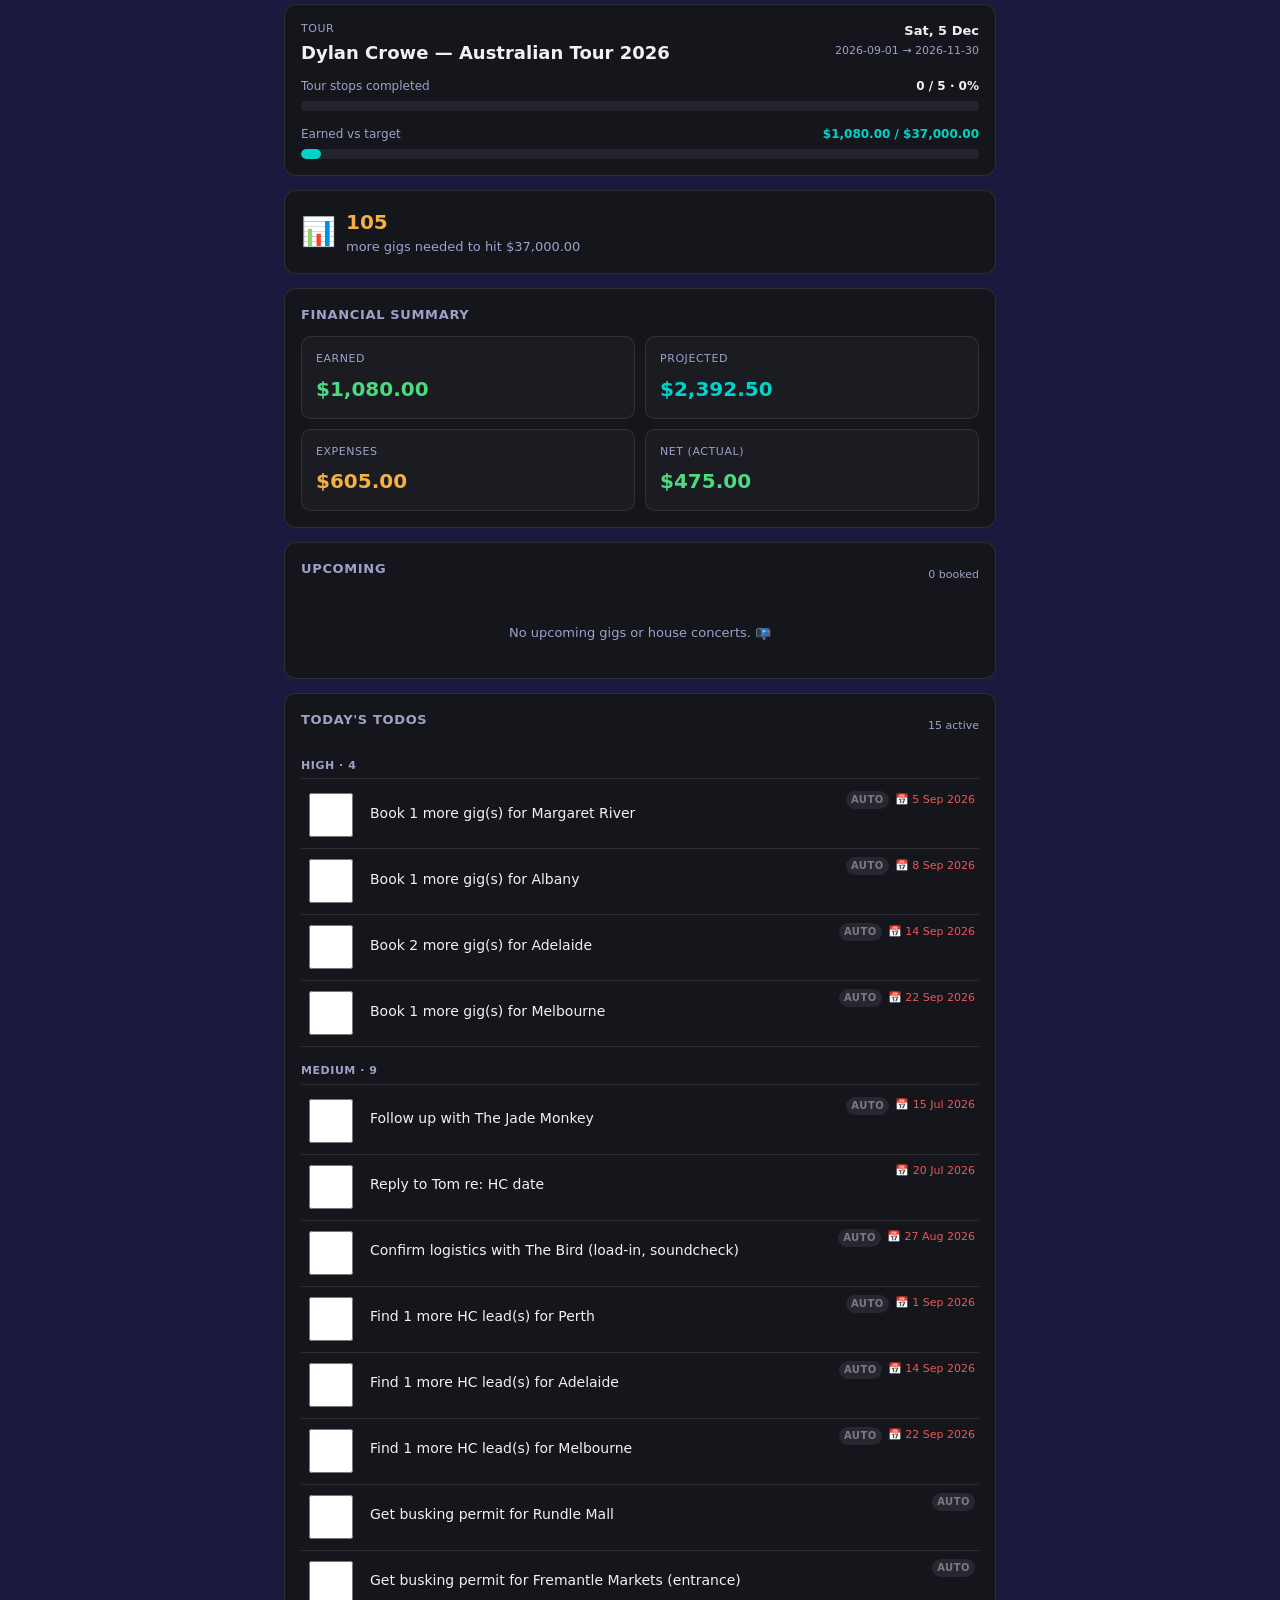
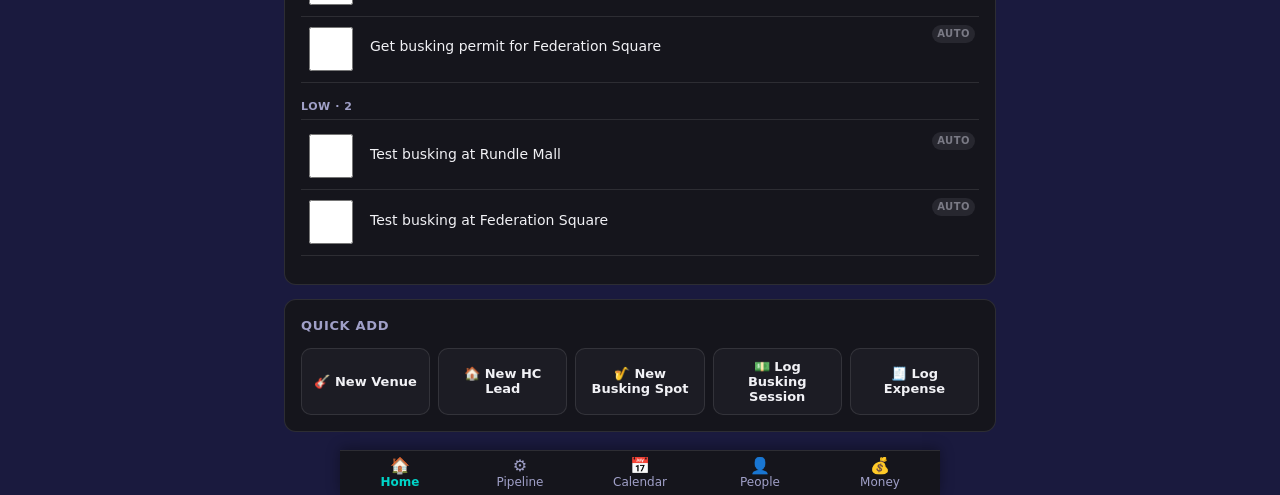
==== commit 38d23523: "Add cache-bust query params to all CSS/JS to force browser refresh" ====
--- a/dashboard/index.html
+++ b/dashboard/index.html
@@ -4,14 +4,14 @@
   <meta charset="UTF-8">
   <meta name="viewport" content="width=device-width, initial-scale=1.0">
   <title>Dylan Crowe Music — Tour OS v4</title>
-  <link rel="stylesheet" href="./css/tokens.css">
-  <link rel="stylesheet" href="./css/base.css">
-  <link rel="stylesheet" href="./css/components.css">
+  <link rel="stylesheet" href="./css/tokens.css?v=4">
+  <link rel="stylesheet" href="./css/base.css?v=4">
+  <link rel="stylesheet" href="./css/components.css?v=4">
 </head>
 <body>
   <div id="app"></div>
   <div id="modal-root"></div>
   <nav id="tab-bar"></nav>
-  <script type="module" src="./js/main.js"></script>
+  <script type="module" src="./js/main.js?v=4"></script>
 </body>
 </html>
--- a/dashboard/css/components.css
+++ b/dashboard/css/components.css
@@ -18,6 +18,23 @@
   justify-content: center;
   z-index: 1000;
   padding: var(--space-md);
+  opacity: 0;
+  transition: opacity 0.15s ease;
+}
+
+.modal-overlay.modal-open {
+  opacity: 1;
+}
+
+.modal-panel {
+  background: var(--bg-secondary);
+  border-radius: var(--radius-xl);
+  max-width: 560px;
+  width: 100%;
+  max-height: 90vh;
+  overflow-y: auto;
+  padding: var(--space-lg);
+  box-shadow: 0 12px 40px rgba(0, 0, 0, 0.5);
 }
 
 .modal {
